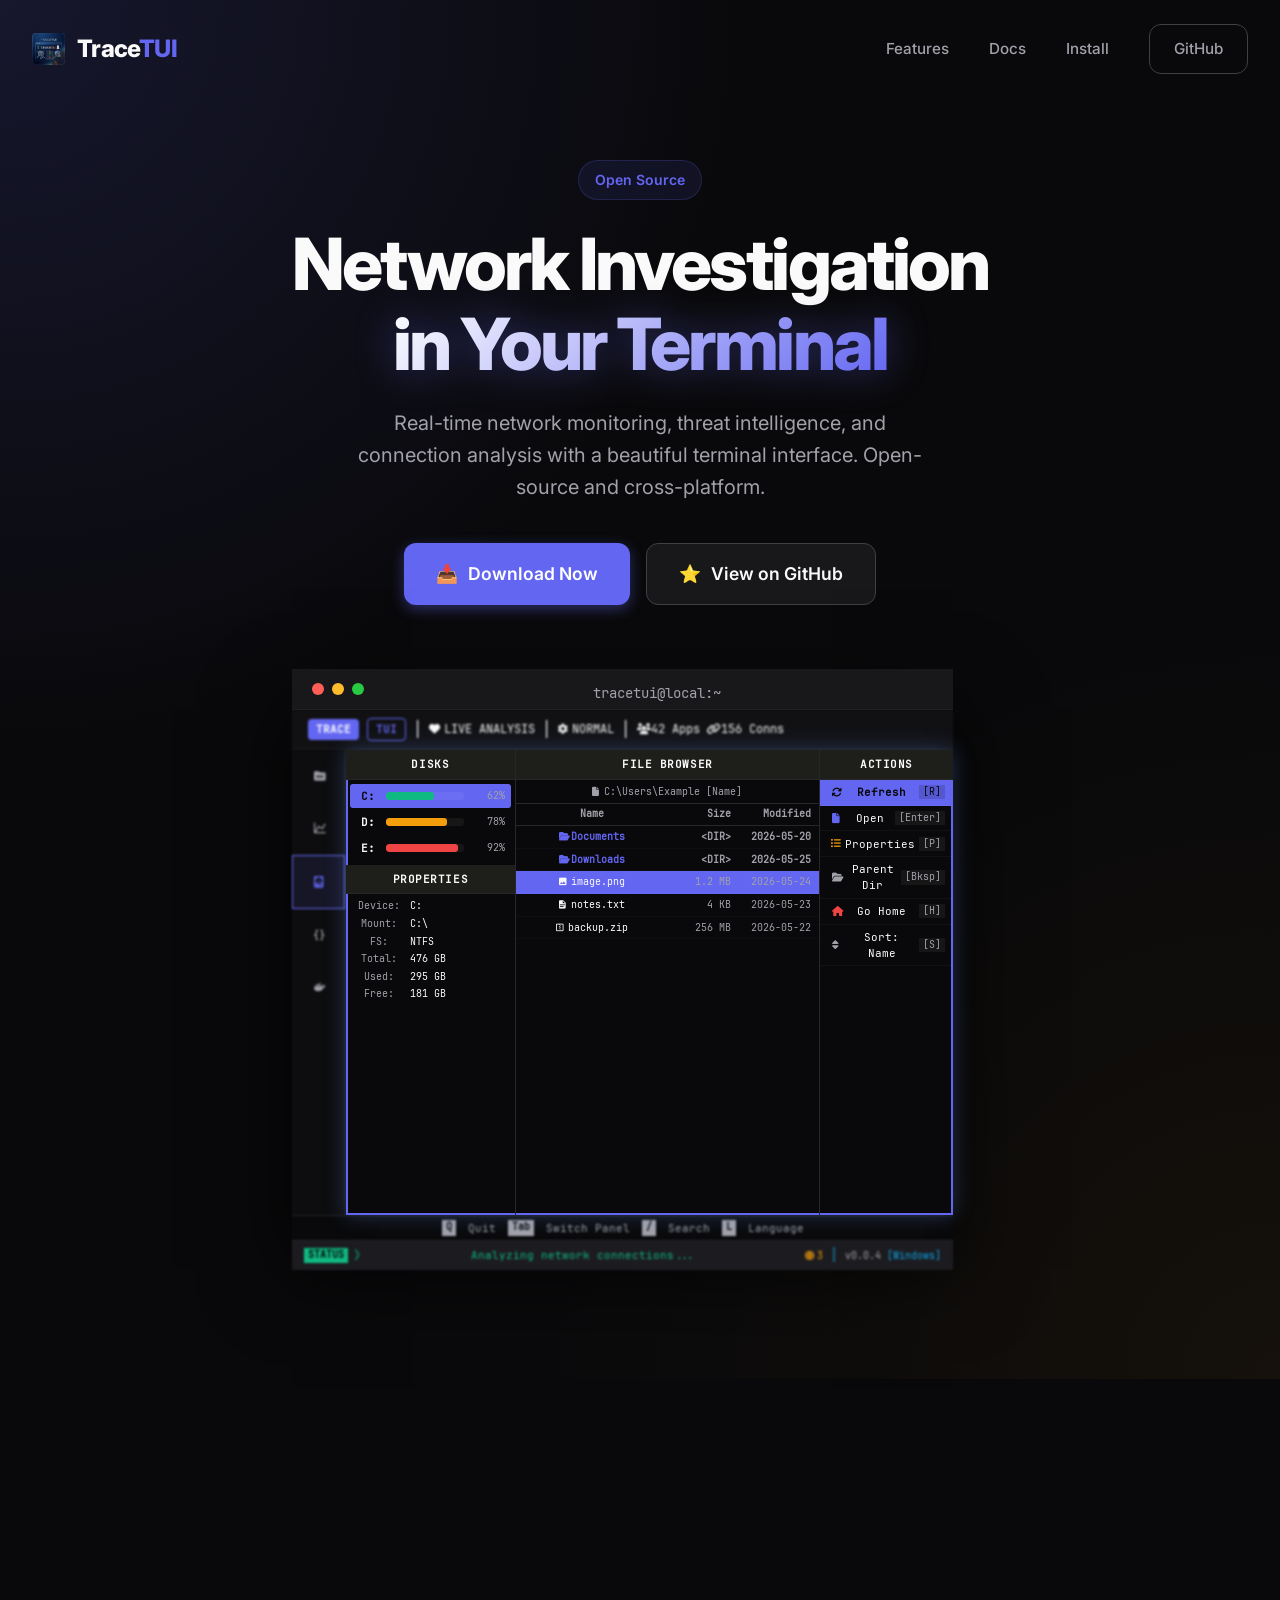
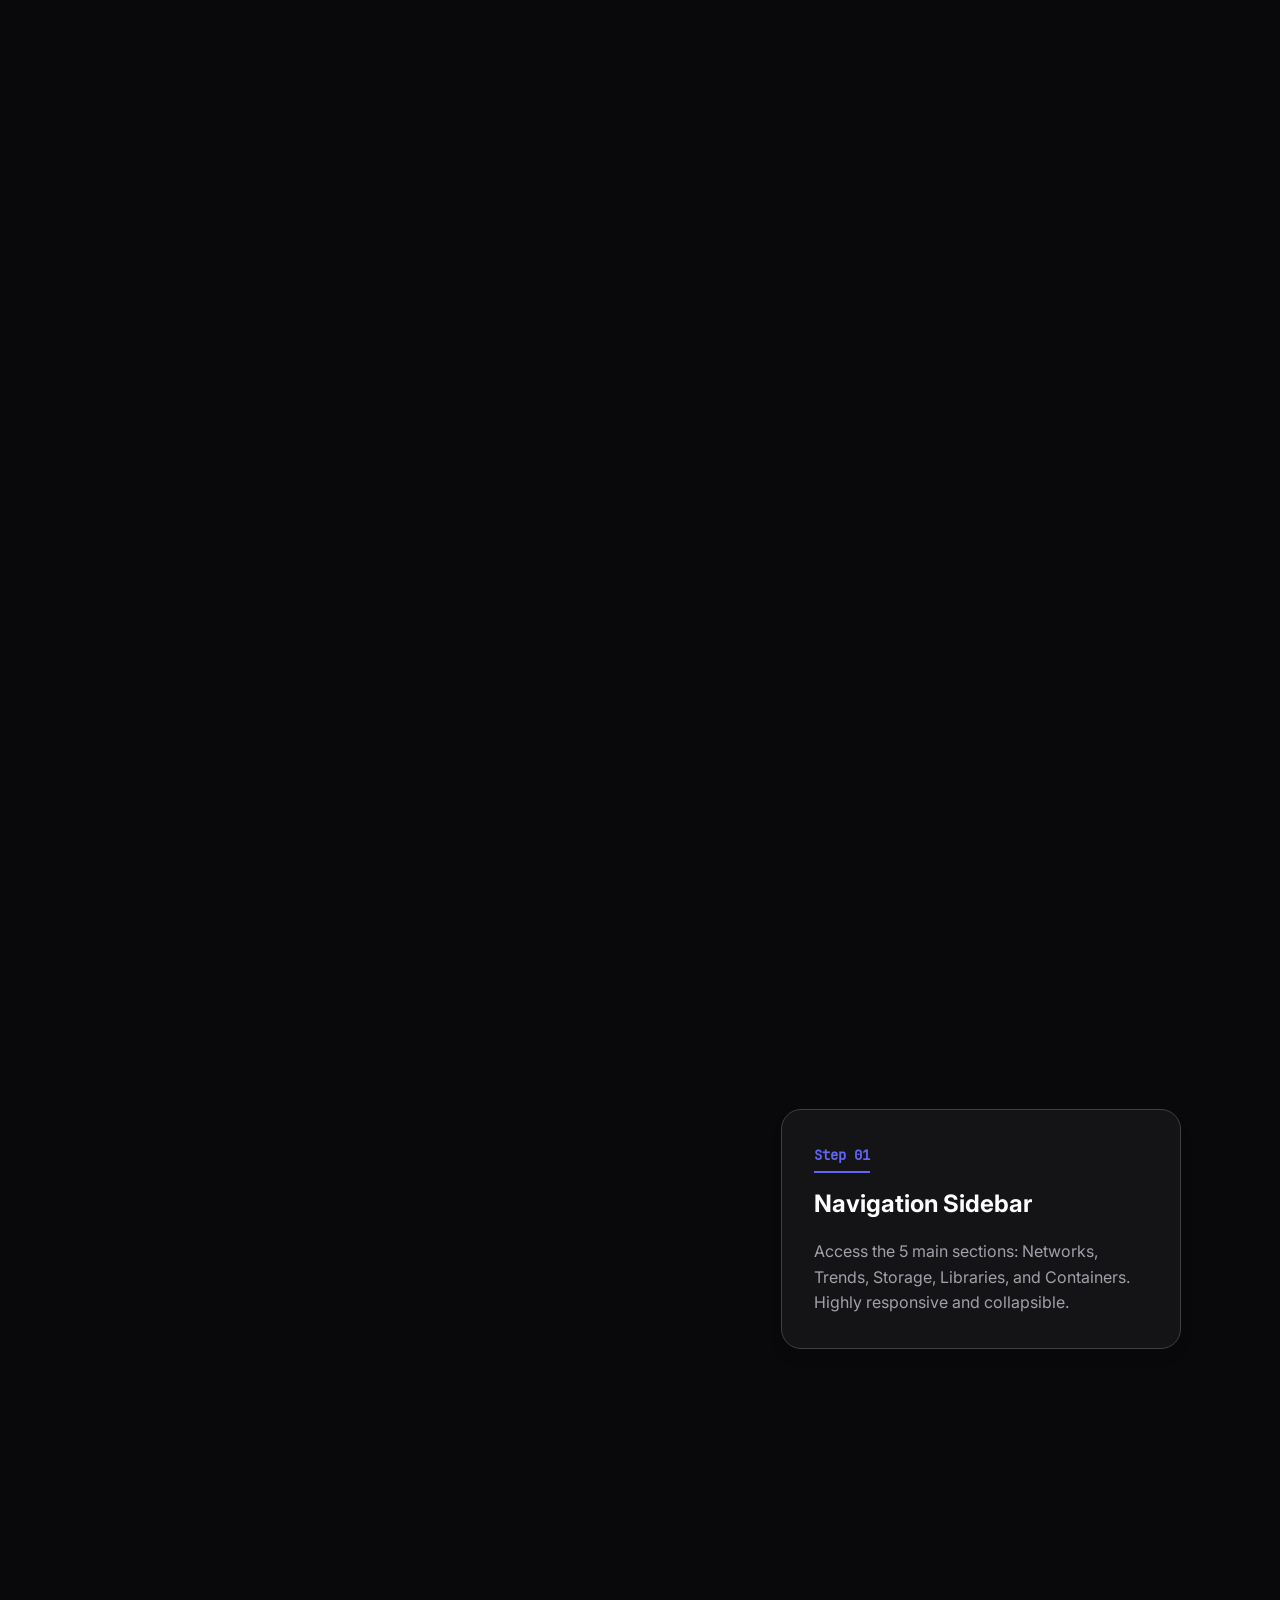
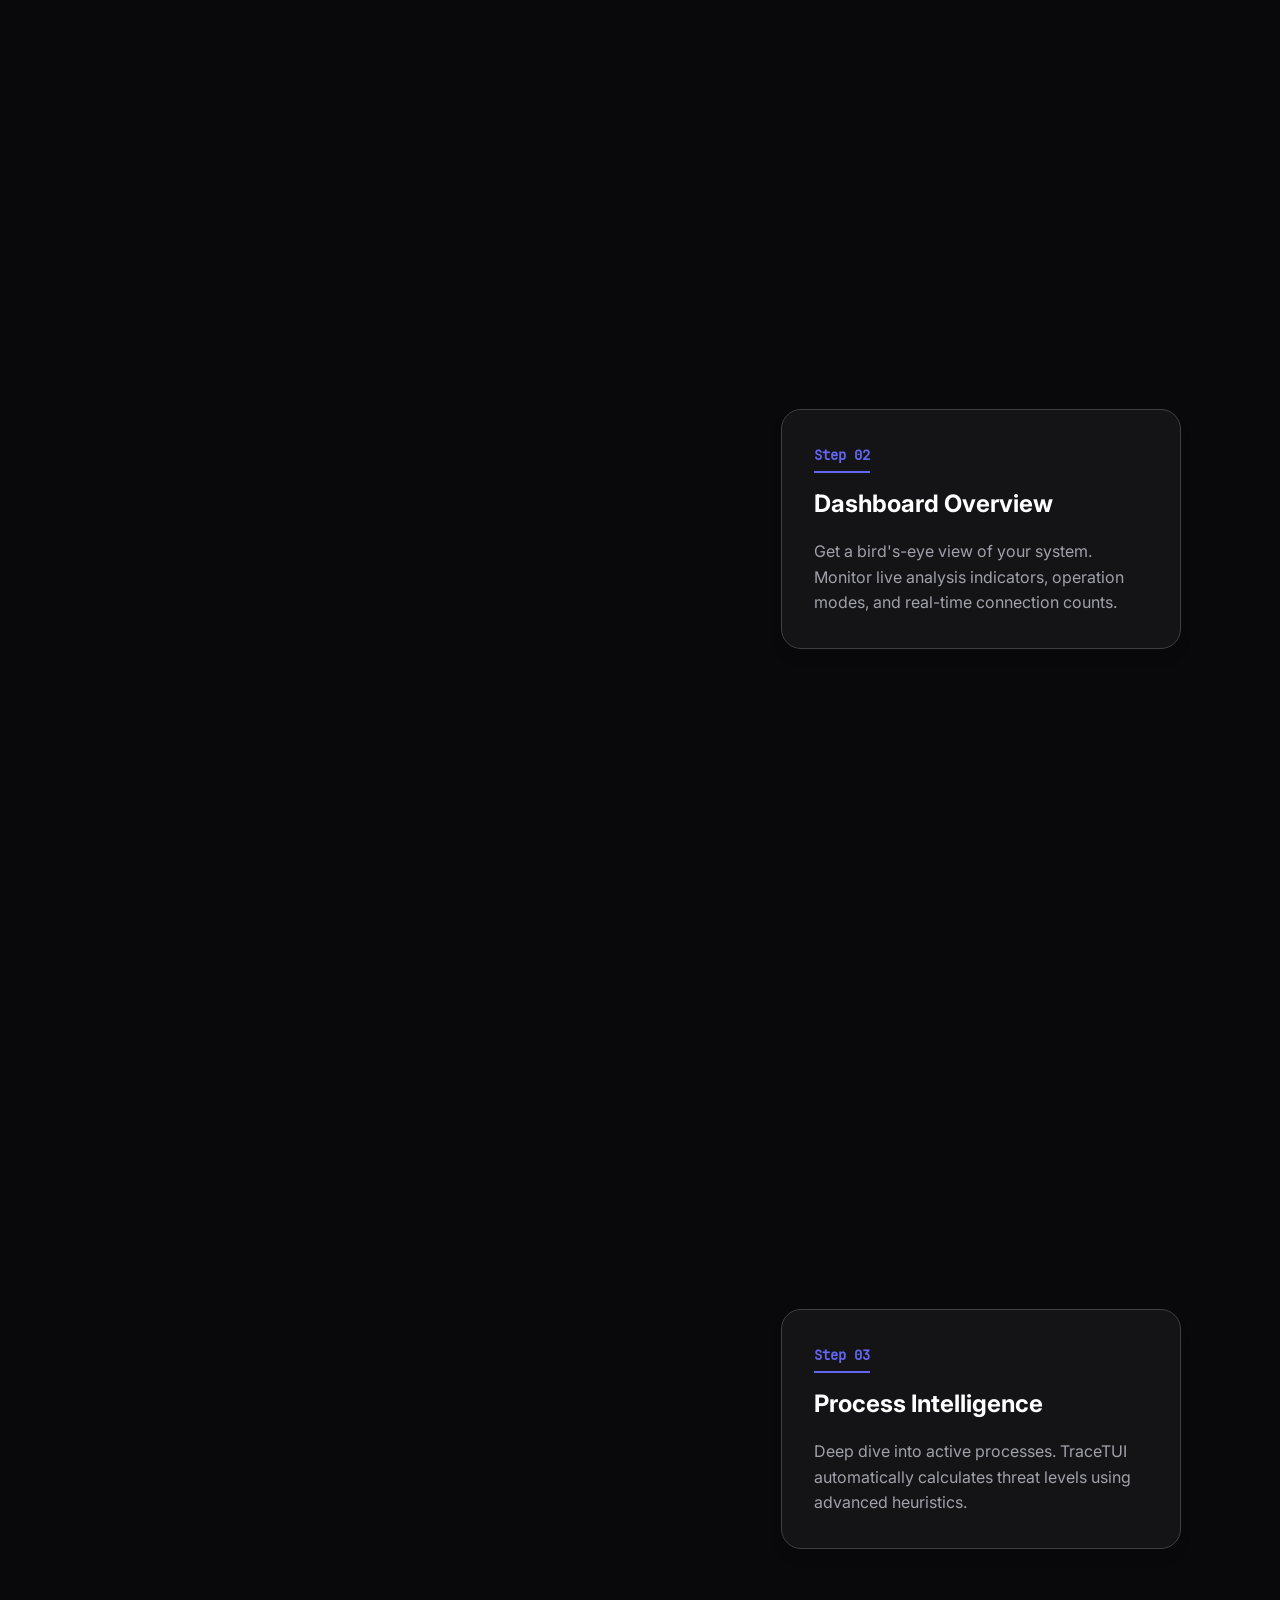
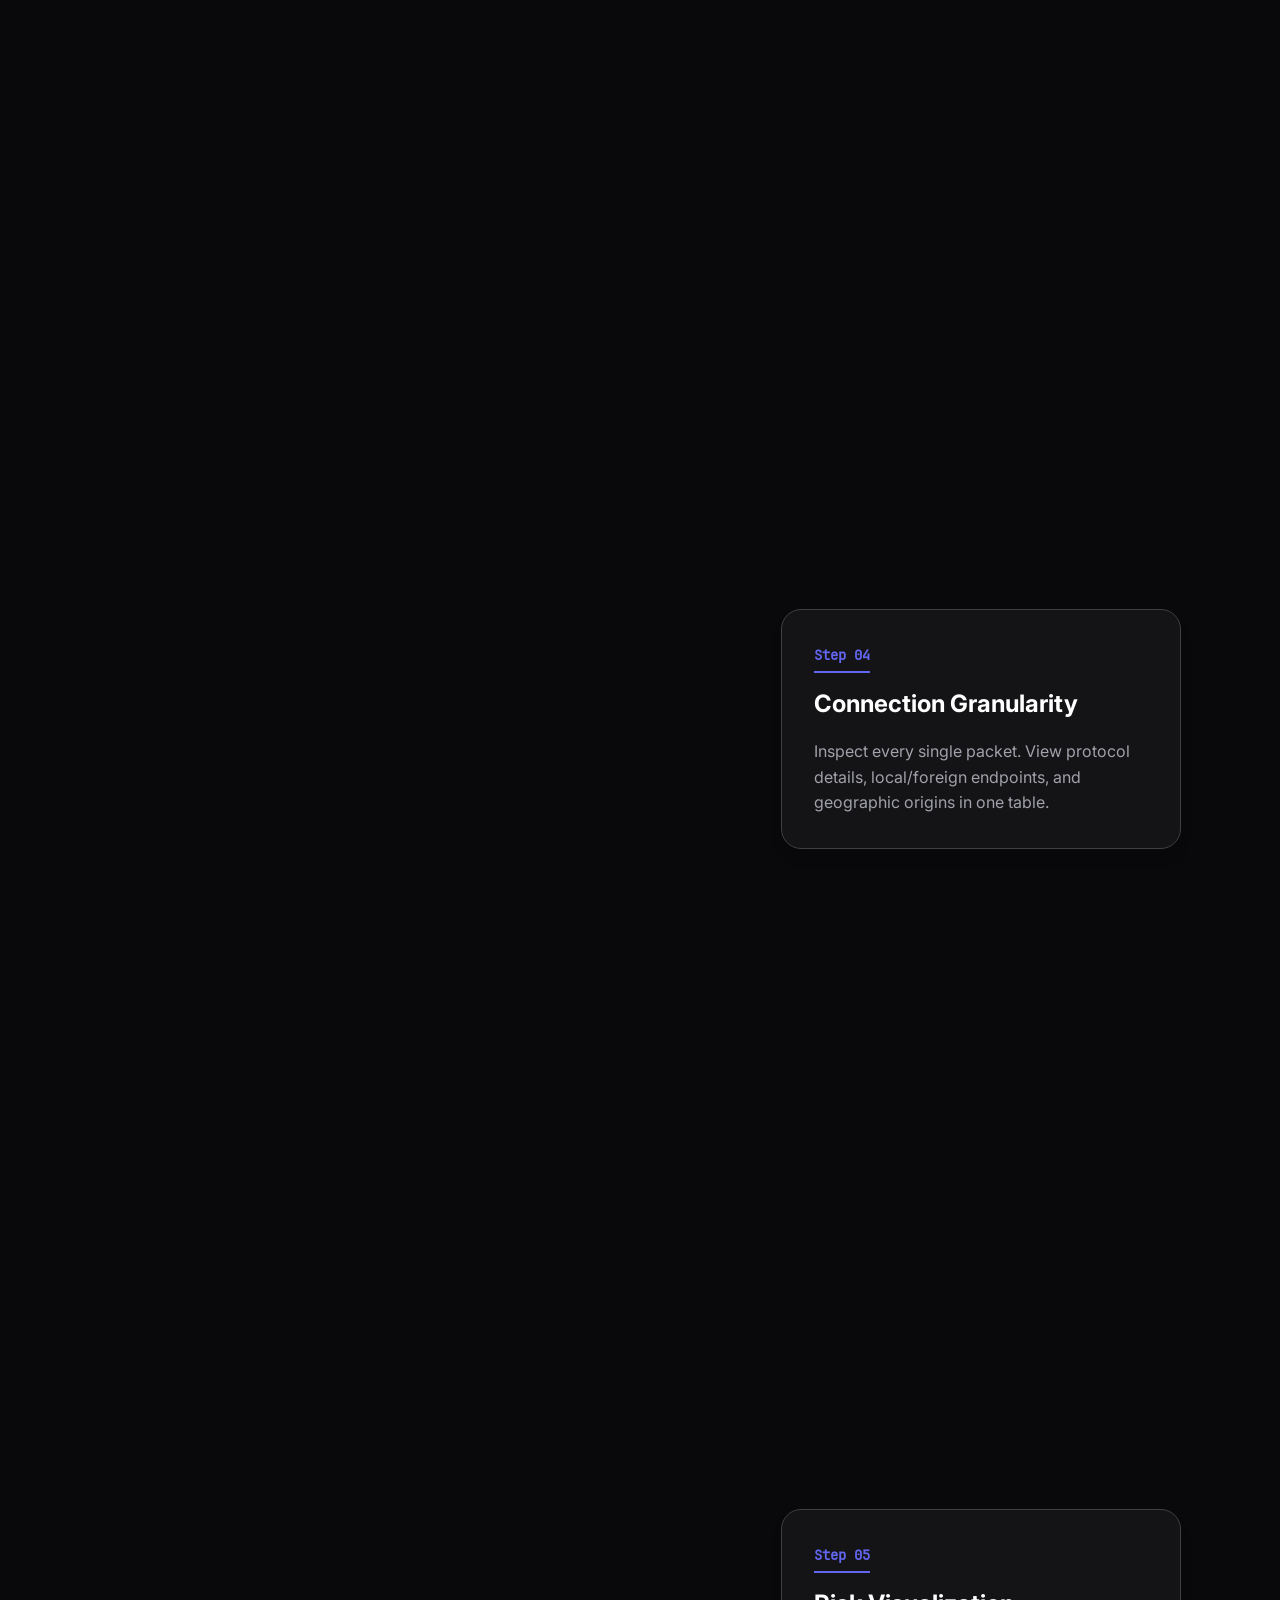
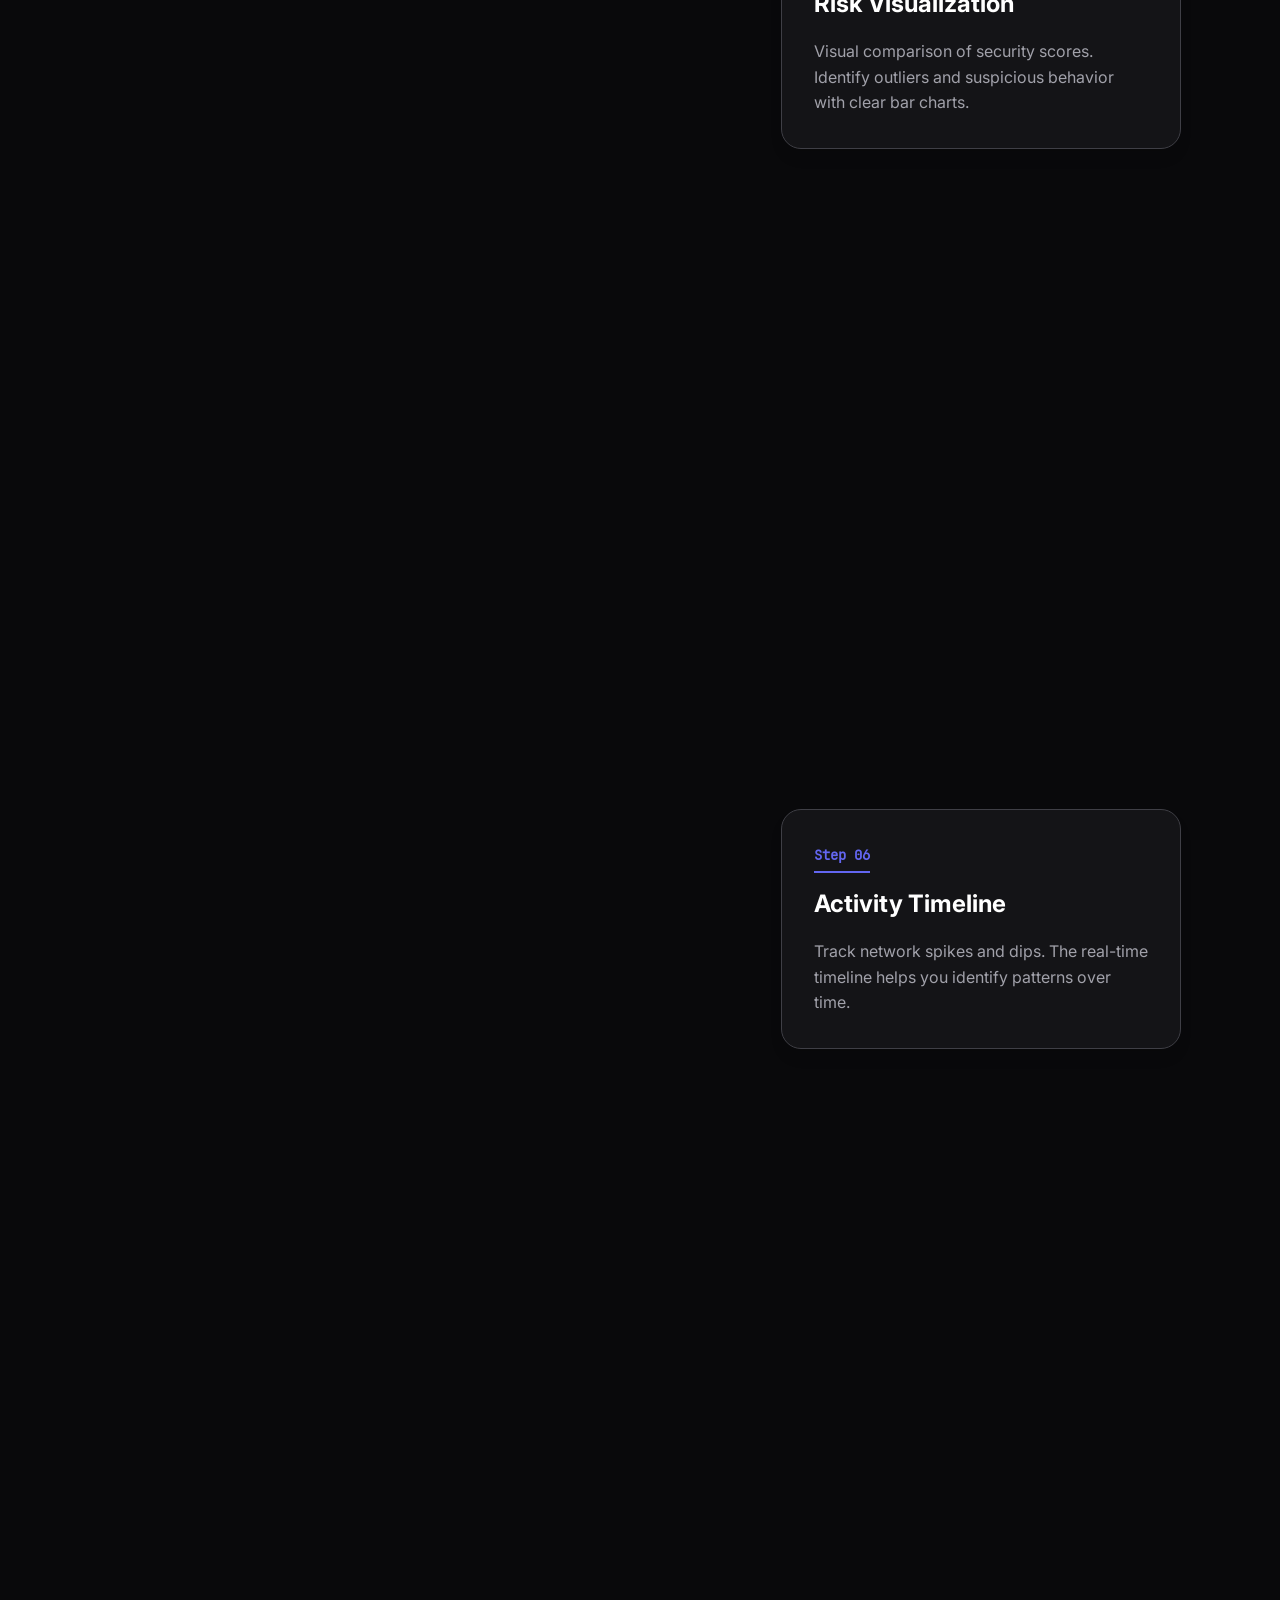
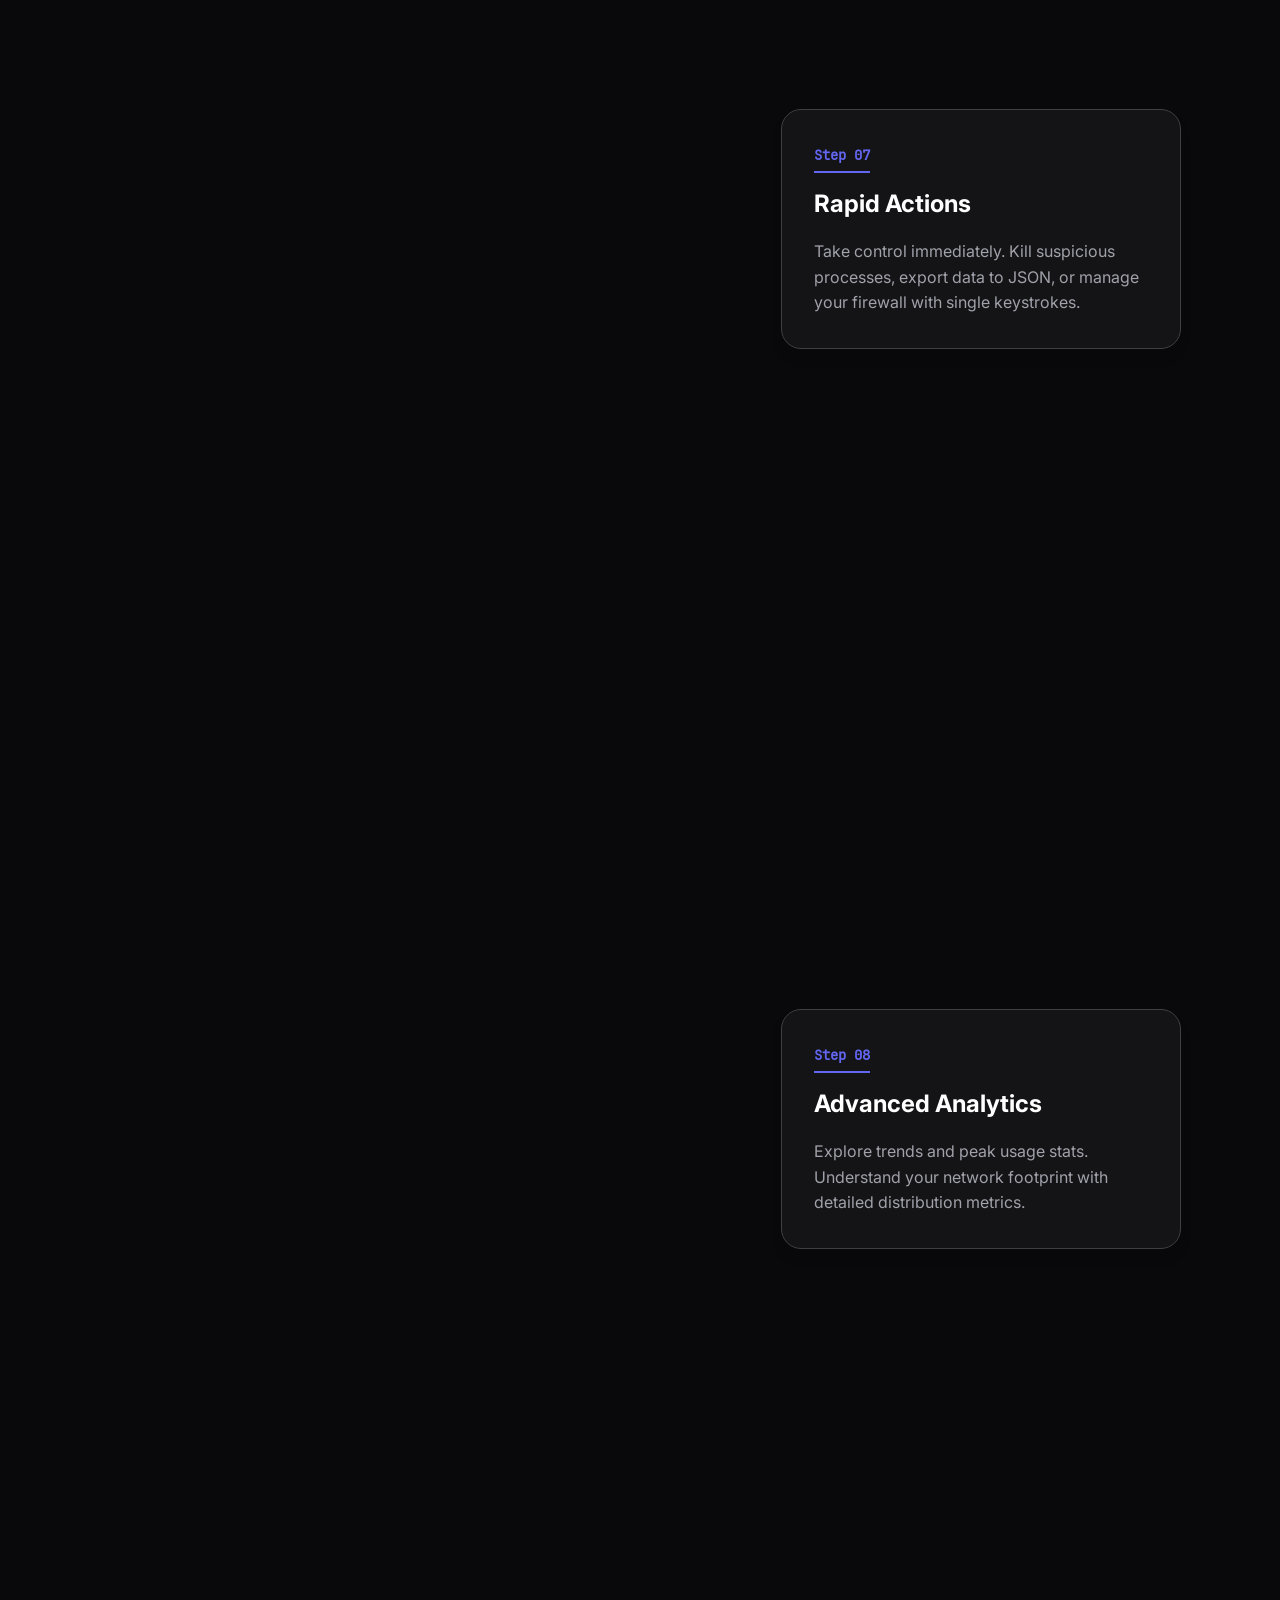
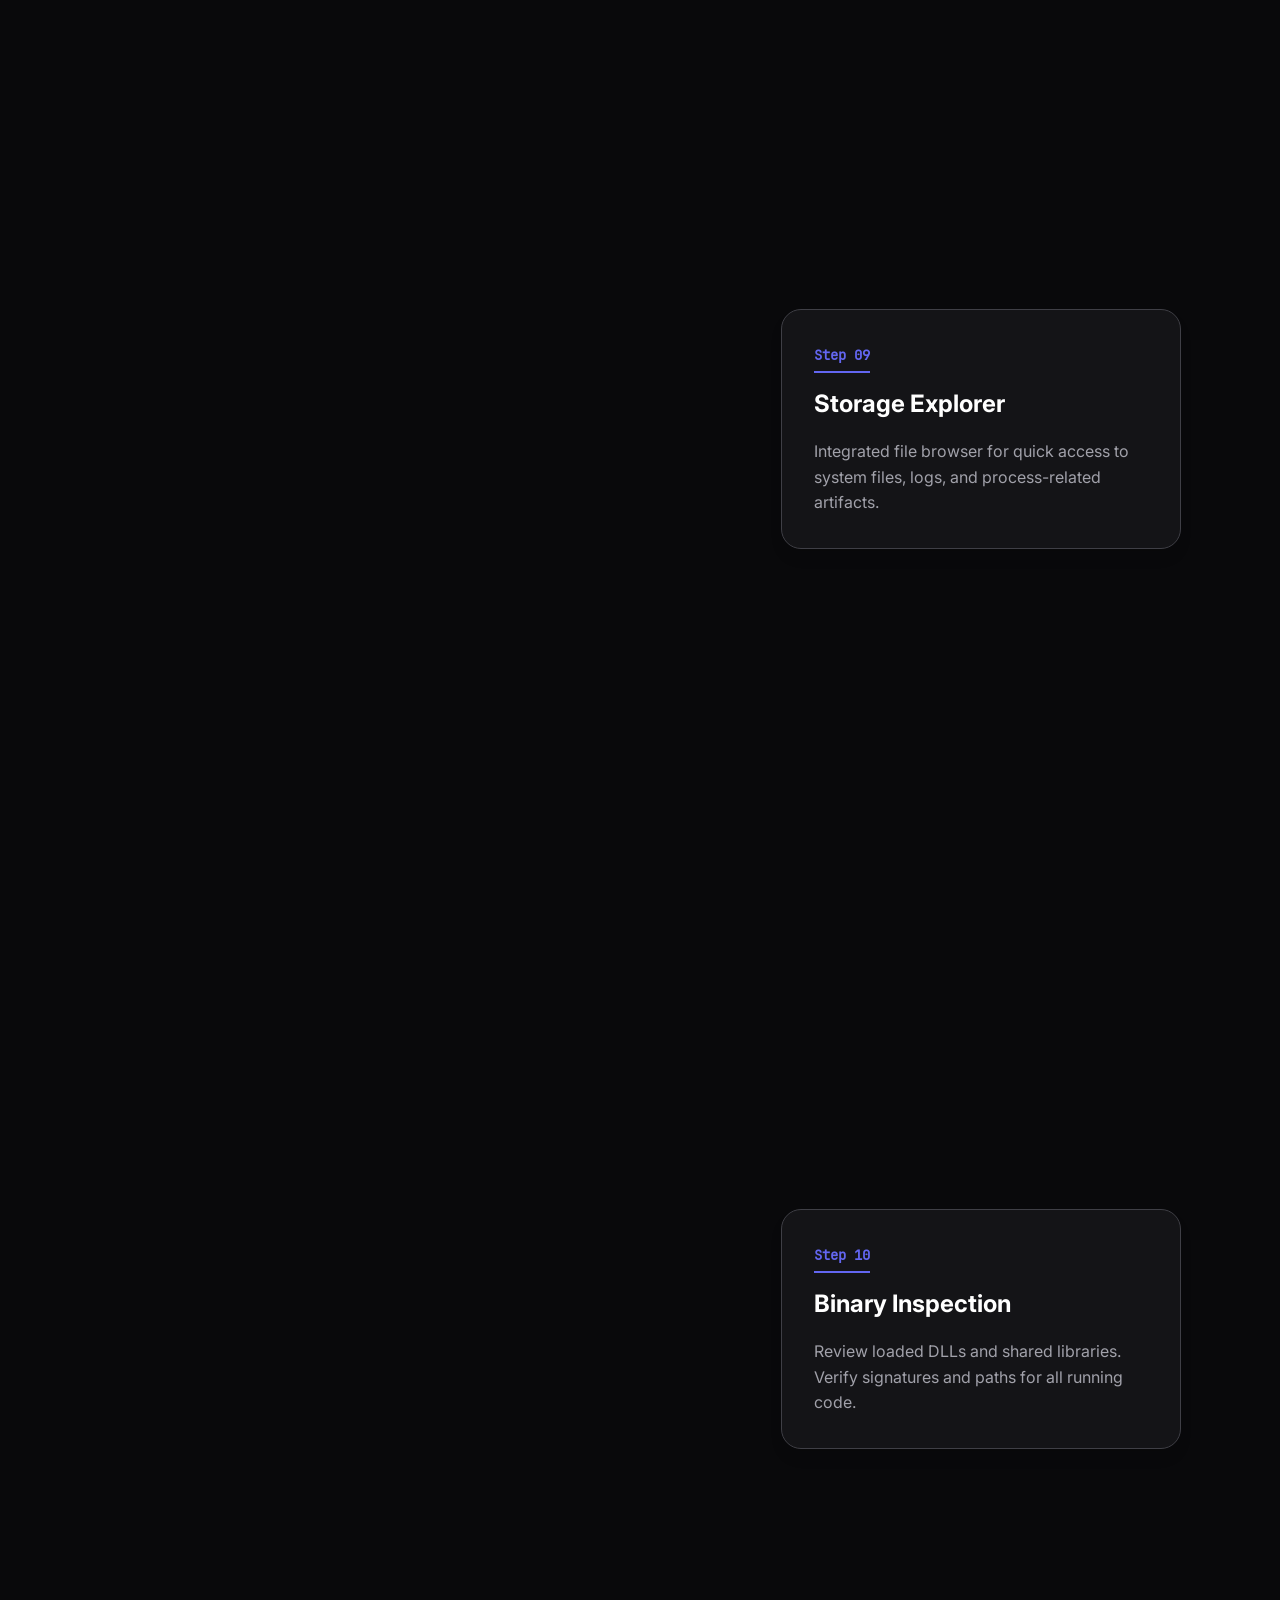
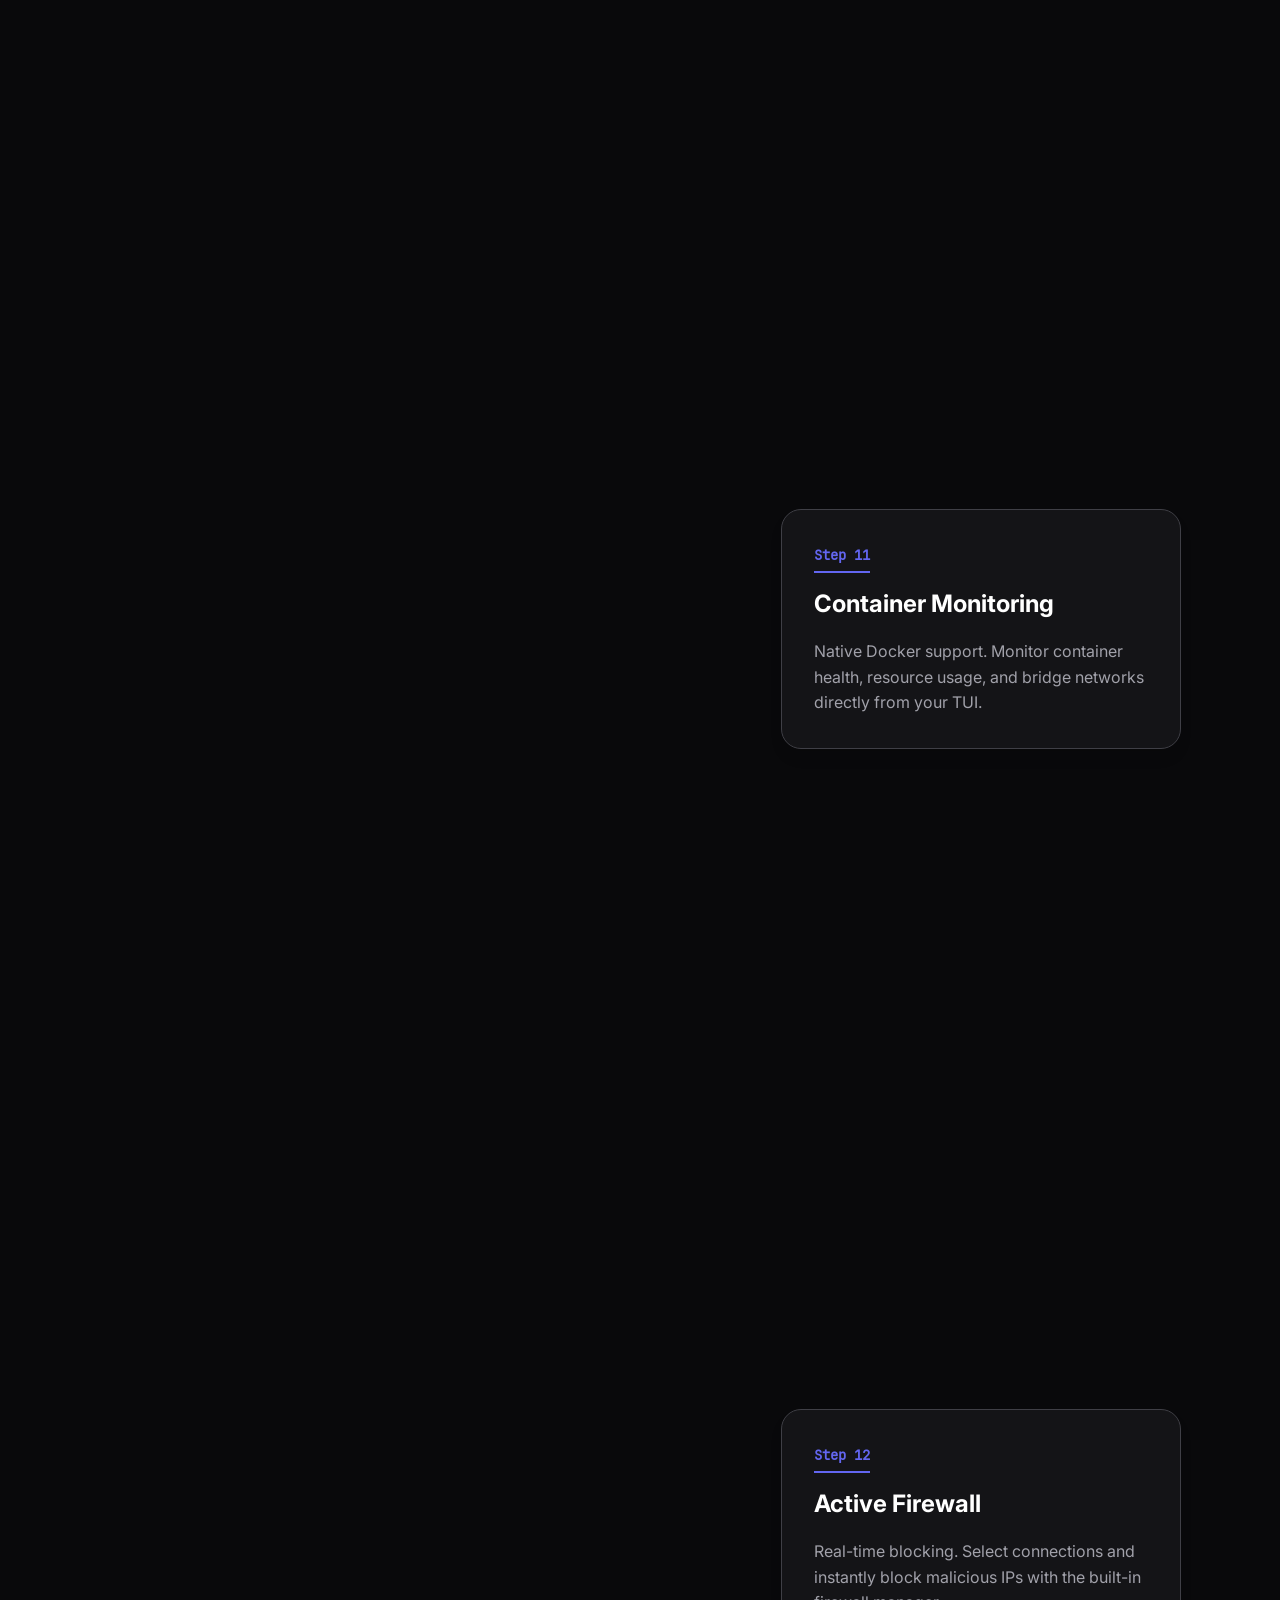
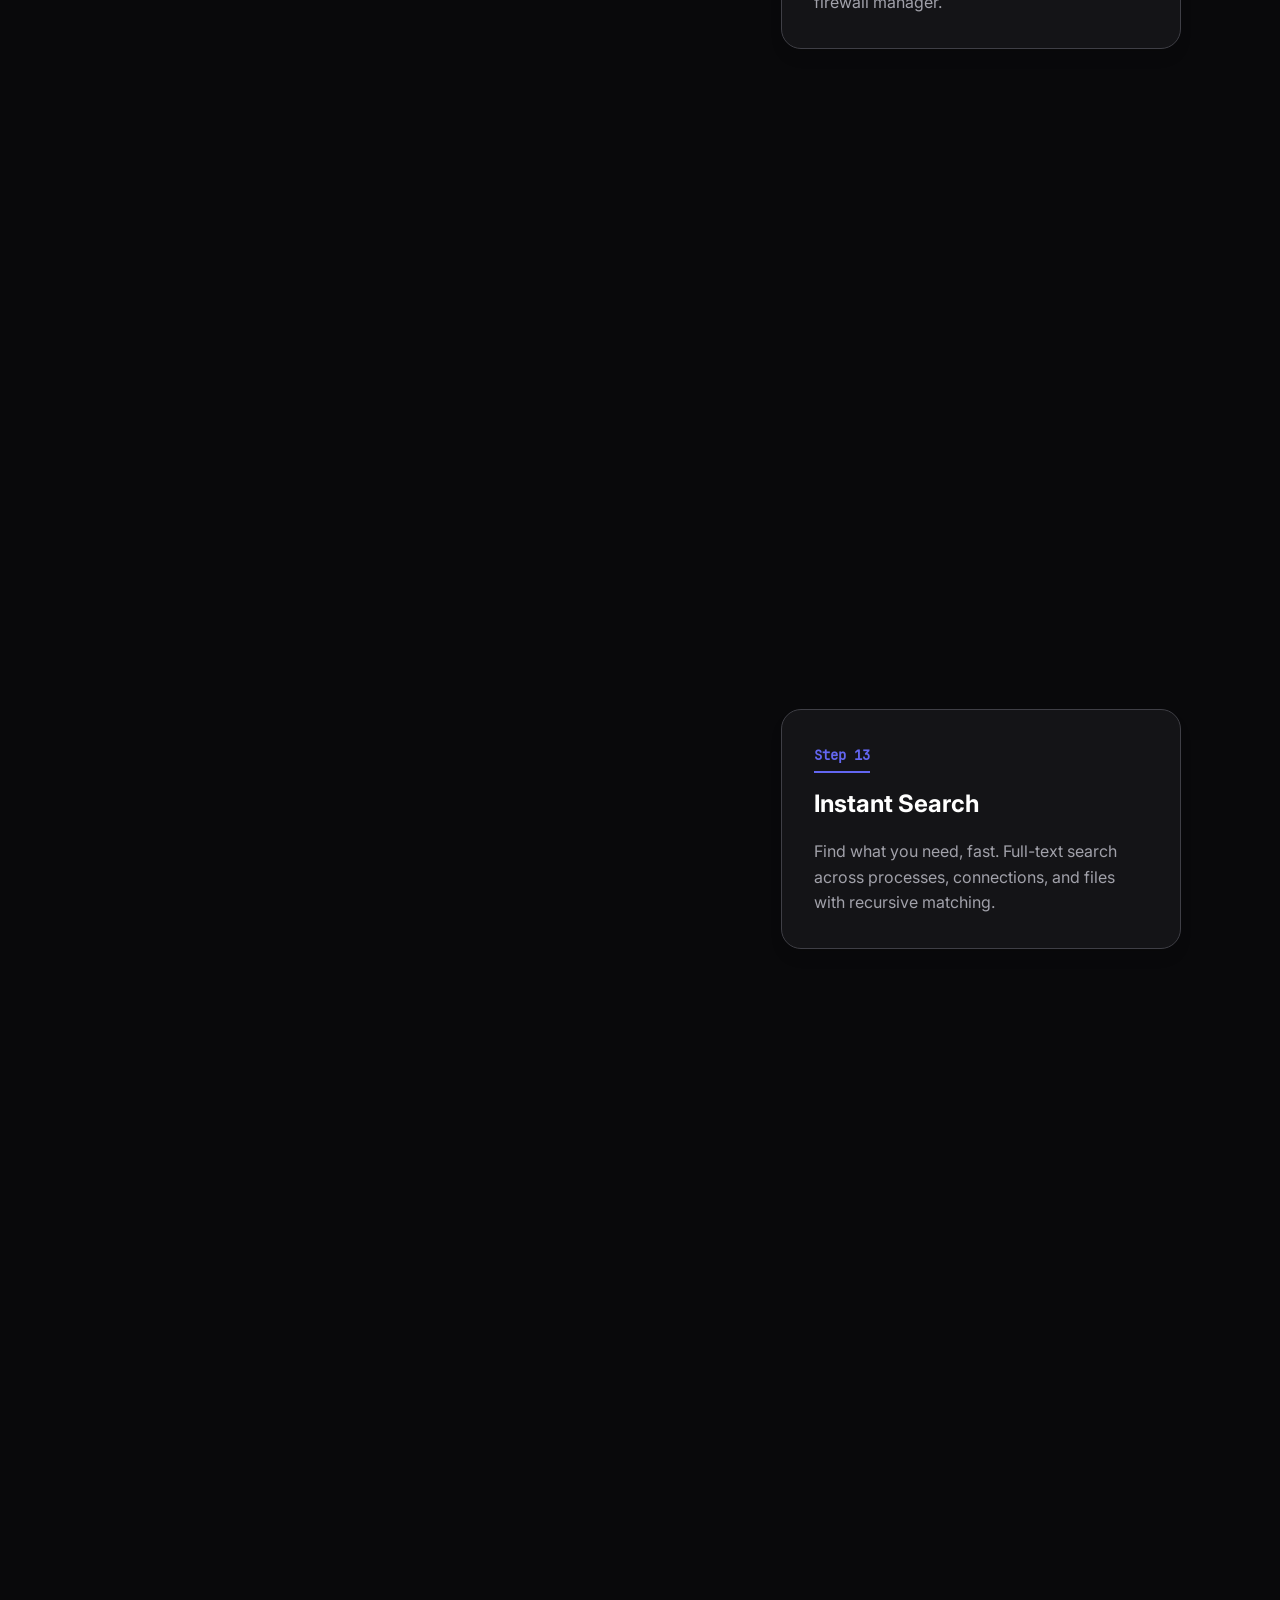
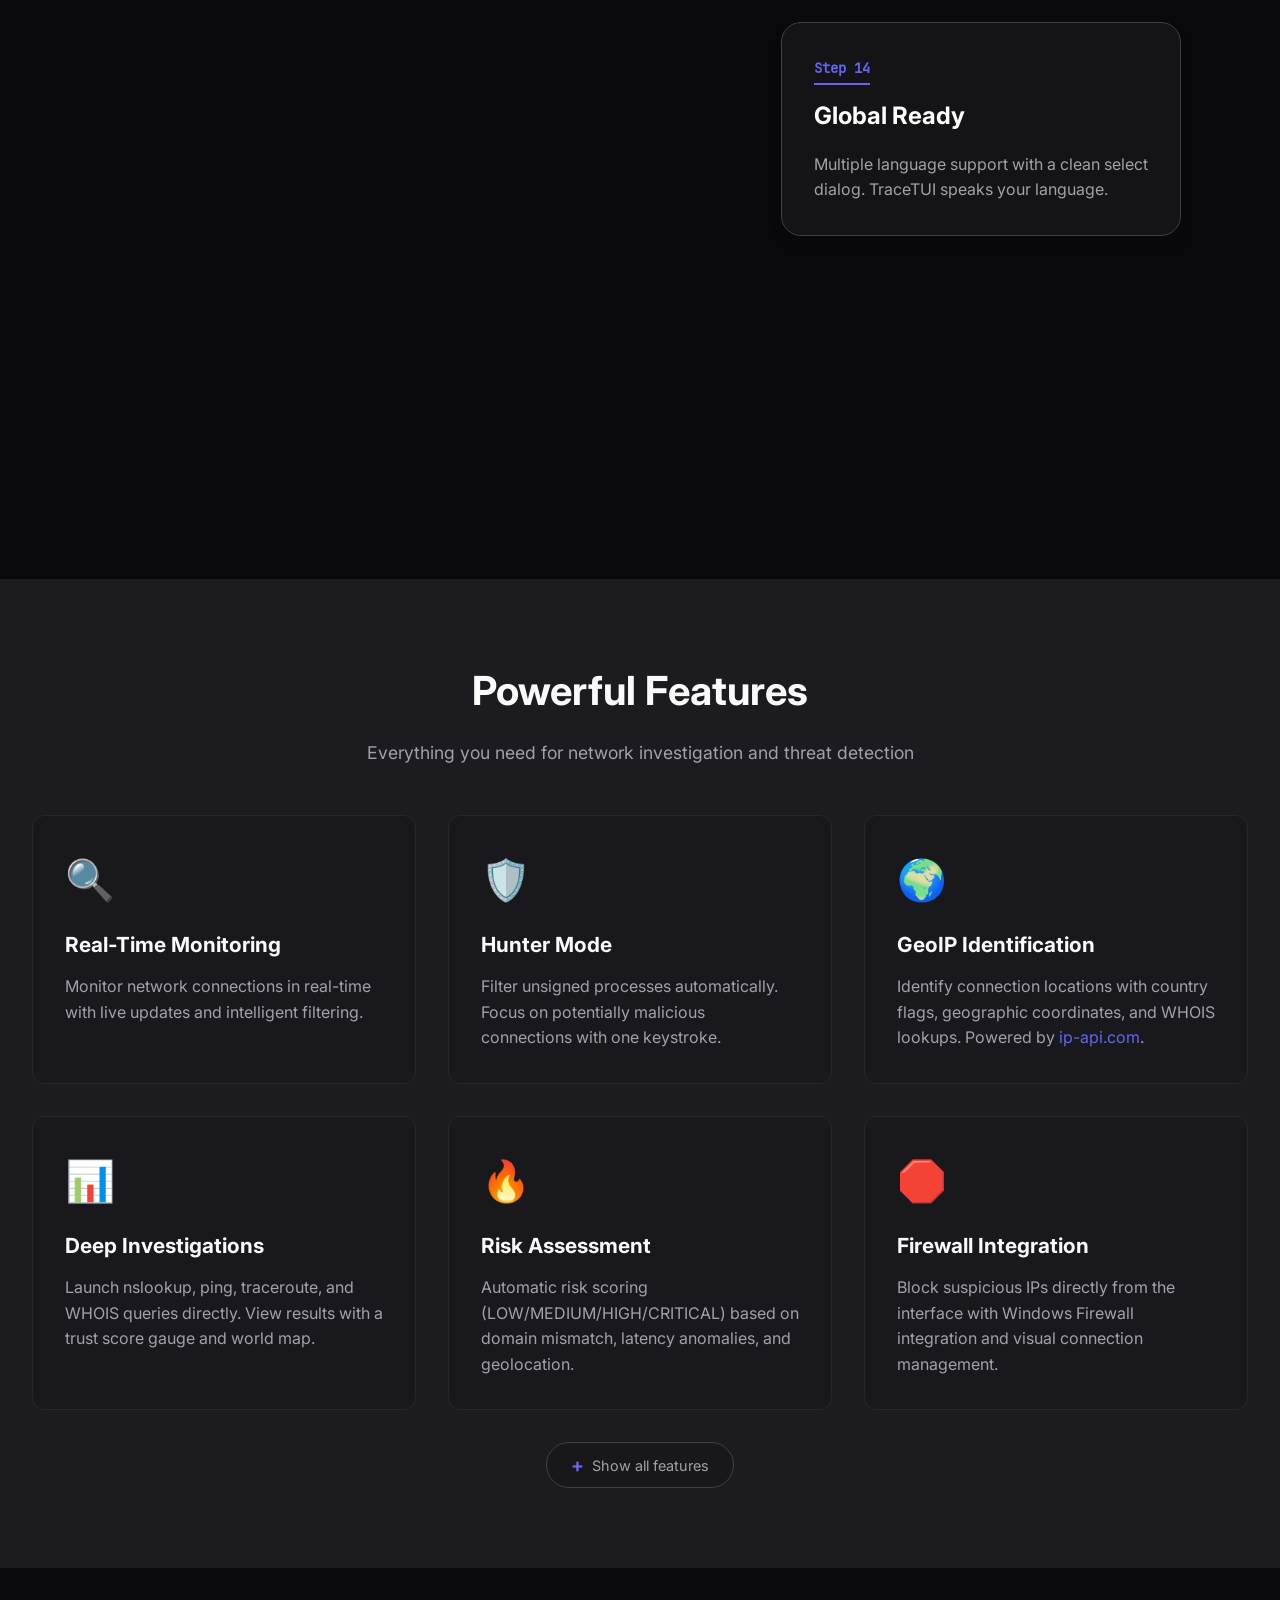
==== docs/index.html @ 441729ab "💄: Updated web" ====
<!DOCTYPE html>
<html lang="en">
<head>
    <meta charset="UTF-8">
    <meta name="viewport" content="width=device-width, initial-scale=1.0">
    <title>TraceTUI - Modern Network Investigation Tool</title>
    <meta name="description" content="TraceTUI: Open-source terminal-based network monitoring and threat investigation tool with real-time analysis">
    <link rel="icon" type="image/png" href="assets/tracetuiicon.png">
    <link rel="preconnect" href="https://fonts.googleapis.com">
    <link rel="preconnect" href="https://fonts.gstatic.com" crossorigin>
    <link href="https://fonts.googleapis.com/css2?family=Inter:wght@400;600;700&family=JetBrains+Mono:wght@400;700&display=swap" rel="stylesheet">
    <link rel="stylesheet" href="css/style.css">
</head>
<body>
    <!-- Navigation -->
    <nav class="navbar" id="navbar">
        <div class="nav-container">
            <div class="logo">
                <img src="assets/tracetuiicon.png" alt="TraceTUI" class="logo-img">
                <span class="logo-text">Trace<span class="accent">TUI</span></span>
            </div>
            <ul class="nav-links">
                <li><a href="#features">Features</a></li>
                <li><a href="#docs">Docs</a></li>
                <li><a href="#install">Install</a></li>
                <li><a href="https://github.com/AcoranGonzalezMoray/TraceTUI" class="btn btn-outline" target="_blank">GitHub</a></li>
            </ul>
            <button class="mobile-menu-btn" id="mobileMenuBtn" aria-label="Toggle menu">
                <span></span>
                <span></span>
                <span></span>
            </button>
        </div>
    </nav>

    <!-- Hero Section -->
    <section class="hero" id="hero">
        <div class="container">
            <div class="hero-text">
                <div class="badge">Open Source</div>
                <h1 class="hero-title">
                    Network Investigation<br>
                    <span class="accent">in Your Terminal</span>
                </h1>
                <p class="hero-subtitle">
                    Real-time network monitoring, threat intelligence, and connection analysis 
                    with a beautiful terminal interface. Open-source and cross-platform.
                </p>
                <div class="hero-buttons">
                    <a href="#install" class="btn btn-primary btn-lg">
                        <span>📥</span> Download Now
                    </a>
                    <a href="https://github.com/AcoranGonzalezMoray/TraceTUI" class="btn btn-secondary btn-lg" target="_blank">
                        <span>⭐</span> View on GitHub
                    </a>
                </div>
            </div>
            <div class="hero-terminal">
                <div class="terminal-window" id="terminalWindow">
                    <div class="terminal-header-dots">
                        <span class="dot-close"></span>
                        <span class="dot-minimize"></span>
                        <span class="dot-maximize"></span>
                        <span class="terminal-title-text">tracetui@local:~</span>
                    </div>
                    <div class="tui-app" id="tuiApp">
                        <div class="step-indicator" id="stepIndicator">
                            <span class="step-num" id="stepNum">01</span>
                            <span class="step-sep">/</span>
                            <span class="step-total">15</span>
                            <span class="step-label" id="stepLabel">Dashboard Overview</span>
                            <div class="step-dots" id="stepDots"></div>
                        </div>
                        <!-- HEADER -->
                        <div class="tui-header" id="tuiHeader" data-paused="false" data-hunter="false">
                            <span class="header-chip header-trace">TRACE</span>
                            <span class="header-chip header-tui">TUI</span>
                            <span class="header-sep">│</span>
                            <span class="header-dot" id="headerDot">&#xf004;</span>
                            <span class="header-live" id="headerLive">LIVE ANALYSIS</span>
                            <span class="header-sep">│</span>
                            <span class="header-mode" id="headerMode">󰒓 NORMAL</span>
                            <span class="header-sep">│</span>
                            <span class="header-counts">&#xf0c0; 42 Apps  &#xf0c1; 156 Conns</span>
                        </div>
                        <!-- SEARCH BAR - between header and body (matches Rust TUI) -->
                        <div class="search-overlay" id="searchOverlay">
                            <div class="search-bar">
                                <span class="search-chip">◎ SEARCH</span>
                                <span class="search-query">firefox</span>
                                <span class="search-cursor">█</span>
                                <span class="search-count">(3 matches)</span>
                            </div>
                        </div>
                        <!-- MAIN 3-COLUMN LAYOUT -->
                        <div class="tui-body" id="tuiBody" data-active-nav="main">
                            <!-- NAV SIDEBAR (collapsible with M key) -->
                            <div class="tui-nav-sidebar" id="tuiNavSidebar">
                                <div class="nav-item nav-selected" data-nav="main">
                                    <span class="nav-icon nf nf-oct-hub"></span>
                                    <span class="nav-label">Main</span>
                                </div>
                                <div class="nav-item" data-nav="trends">
                                    <span class="nav-icon nf nf-md-chart_areaspline"></span>
                                    <span class="nav-label">Trends</span>
                                </div>
                                <div class="nav-item" data-nav="storage">
                                    <span class="nav-icon nf nf-fa-hdd_o"></span>
                                    <span class="nav-label">Storage</span>
                                </div>
                                <div class="nav-item" data-nav="libraries">
                                    <span class="nav-icon nf nf-cod-library"></span>
                                    <span class="nav-label">Libraries</span>
                                </div>
                                <div class="nav-item" data-nav="containers">
                                    <span class="nav-icon nf nf-md-docker"></span>
                                    <span class="nav-label">Containers</span>
                                </div>
                            </div>
                            <div class="tui-content-area">
                                <!-- ===== MAIN VIEW (3-panel IDE layout) ===== -->
                                <div class="nav-view nav-view-main">
                                    <div class="tui-panel tui-left" id="tuiLeft">
                                        <div class="panel-titlebar">󰲚 PROCESSES (5)</div>
                                    <div class="proc-list">
                                        <div class="proc-loading">
                                            <div class="proc-empty-icon">󱈸</div>
                                            <div class="proc-empty-msg">No active connections</div>
                                            <div class="proc-empty-hint">Press <span class="proc-empty-key">R</span> to refresh</div>
                                        </div>
                                        <div class="proc-items">
                                            <div class="proc-item selected-proc">
                                                <span class="proc-sel">▎</span>
                                                <span class="proc-name">myapp.exe</span>
                                                <div class="proc-sub">
                                                    <span class="proc-conns">12 conns</span>
                                                    <span class="proc-sep">│</span>
                                                    <span class="proc-risk-icon risk-low">󰄬</span>
                                                    <span class="proc-risk-badge risk-low-bg">LOW</span>
                                                </div>
                                            </div>
                                            <div class="proc-item">
                                                <span class="proc-sel">  </span>
                                                <span class="proc-name">browser.exe</span>
                                                <div class="proc-sub">
                                                    <span class="proc-conns">24 conns</span>
                                                    <span class="proc-sep">│</span>
                                                    <span class="proc-risk-icon risk-med">󰒓</span>
                                                    <span class="proc-risk-badge risk-med-bg">MEDIUM</span>
                                                </div>
                                            </div>
                                            <div class="proc-item">
                                                <span class="proc-sel">  </span>
                                                <span class="proc-name">svchost.exe</span>
                                                <div class="proc-sub">
                                                    <span class="proc-conns">8 conns</span>
                                                    <span class="proc-sep">│</span>
                                                    <span class="proc-risk-icon risk-critical">󰈸</span>
                                                    <span class="proc-risk-badge risk-critical-bg">CRITICAL</span>
                                                </div>
                                            </div>
                                            <div class="proc-item">
                                                <span class="proc-sel">  </span>
                                                <span class="proc-name">chat.exe</span>
                                                <div class="proc-sub">
                                                    <span class="proc-conns">6 conns</span>
                                                    <span class="proc-sep">│</span>
                                                    <span class="proc-risk-icon risk-high">󰀪</span>
                                                    <span class="proc-risk-badge risk-high-bg">HIGH</span>
                                                </div>
                                            </div>
                                            <div class="proc-item">
                                                <span class="proc-sel">  </span>
                                                <span class="proc-name">player.exe</span>
                                                <div class="proc-sub">
                                                    <span class="proc-conns">3 conns</span>
                                                    <span class="proc-sep">│</span>
                                                    <span class="proc-risk-icon risk-low">󰄬</span>
                                                    <span class="proc-risk-badge risk-low-bg">LOW</span>
                                                </div>
                                            </div>
                                        </div>
                                    </div>
                                    </div>
                                    <div class="tui-panel tui-center" id="tuiCenter">
                                        <div class="panel-titlebar">󰰍 PROCESS INFO</div>
                                        <div class="center-loading">
                                            <div class="center-loading-line"><span class="center-loading-spinner">⠋</span> <span class="center-loading-msg">Analyzing network connections...</span></div>
                                            <div class="center-loading-sub">   Please wait, this may take a few seconds.</div>
                                        </div>
                                        <div class="center-info">
                                            <div class="info-grid">
                                                <div class="info-left">
                                                    <div class="info-row"><span class="info-lbl">󰙅 Process:</span><span class="info-val">myapp.exe</span></div>
                                                    <div class="info-row"><span class="info-lbl">󱔗 PID:</span><span class="info-val">1243</span></div>
                                                    <div class="info-row"><span class="info-lbl"> Risk:</span><span class="proc-risk-badge risk-low-bg">LOW</span></div>
                                                    <div class="info-row"><span class="info-lbl">󰄬 Signature:</span><span class="info-val sig-ok">󰄬 Signed</span></div>
                                                </div>
                                                <div class="info-right">
                                                    <div class="gauge-row">
                                                        <span class="gauge-lbl">CPU 12.4%</span>
                                                        <div class="gauge-track"><div class="gauge-fill gauge-cpu" style="width:12%"></div></div>
                                                    </div>
                                                    <div class="gauge-row">
                                                        <span class="gauge-lbl">MEM 256.0 MB</span>
                                                        <div class="gauge-track"><div class="gauge-fill gauge-mem" style="width:26%"></div></div>
                                                    </div>
                                                    <div class="sparkline-row">
                                                        <span class="gauge-lbl">CPU HISTORY</span>
                                                        <div class="sparkline-track">
                                                            <span class="spark-bar" style="height:20%"></span>
                                                            <span class="spark-bar" style="height:45%"></span>
                                                            <span class="spark-bar" style="height:12%"></span>
                                                            <span class="spark-bar" style="height:60%"></span>
                                                            <span class="spark-bar" style="height:30%"></span>
                                                            <span class="spark-bar" style="height:80%"></span>
                                                            <span class="spark-bar" style="height:55%"></span>
                                                            <span class="spark-bar" style="height:25%"></span>
                                                            <span class="spark-bar" style="height:40%"></span>
                                                            <span class="spark-bar" style="height:10%"></span>
                                                        </div>
                                                    </div>
                                                </div>
                                            </div>
                                            <div class="info-path">
                                                <span class="info-lbl">󰉋 Path:</span>
                                                <span class="info-val path-val">C:\Program Files\Example\myapp.exe</span>
                                            </div>
                                        </div>
                                        <div class="center-tabs" id="centerTabs">
                                            <span class="tab tab-active" data-tab="1">▎[1] Connections</span>
                                            <span class="tab" data-tab="2">[2] Risk Overview</span>
                                            <span class="tab" data-tab="3">[3] Timeline</span>
                                        </div>
                                        <div class="conn-table term-view" data-view="connections">
                                            <div class="conn-header-row">
                                                <span class="conn-c-ind"></span>
                                                <span class="conn-c-proto">Proto</span>
                                                <span class="conn-c-local">Local</span>
                                                <span class="conn-c-foreign">Foreign</span>
                                                <span class="conn-c-state">State</span>
                                                <span class="conn-c-location">Location</span>
                                            </div>
                                            <div class="conn-row conn-selected">
                                                <span class="conn-c-ind"><span class="conn-enter">ENTER ↵</span></span>
                                                <span class="conn-c-proto"><span class="conn-proto-badge proto-tcp">TCP</span></span>
                                                <span class="conn-c-local"><span class="addr-local">127.0.0.1:8080</span></span>
                                                <span class="conn-c-foreign"><span class="addr-foreign">203.0.113.10:443</span></span>
                                                <span class="conn-c-state"><span class="state-est">ESTABLISHED</span></span>
                                                <span class="conn-c-location"><span class="addr-loc">Mountain View, US</span></span>
                                            </div>
                                            <div class="conn-row">
                                                <span class="conn-c-ind"></span>
                                                <span class="conn-c-proto"><span class="conn-proto-badge proto-udp">UDP</span></span>
                                                <span class="conn-c-local"><span class="addr-local">192.168.1.15:54321</span></span>
                                                <span class="conn-c-foreign"><span class="addr-foreign">203.0.113.53:53</span></span>
                                                <span class="conn-c-state"><span class="state-idle">IDLE</span></span>
                                                <span class="conn-c-location"><span class="addr-loc">Northbrook, US</span></span>
                                            </div>
                                            <div class="conn-row">
                                                <span class="conn-c-ind"></span>
                                                <span class="conn-c-proto"><span class="conn-proto-badge proto-tcp">TCP</span></span>
                                                <span class="conn-c-local"><span class="addr-local">0.0.0.0:80</span></span>
                                                <span class="conn-c-foreign"><span class="addr-foreign">203.0.113.50:443</span></span>
                                                <span class="conn-c-state"><span class="state-est">ESTABLISHED</span></span>
                                                <span class="conn-c-location"><span class="addr-loc">Unknown</span></span>
                                            </div>
                                        </div>
                                        <div class="term-view risk-view" data-view="risk">
                                            <div class="risk-chart-border">
                                                <div class="risk-chart-title"> RISK OVERVIEW </div>
                                                <div class="risk-chart-inner">
                                                    <div class="risk-col">
                                                        <div class="risk-col-bars">
                                                            <div class="risk-bar-seg fill-low"></div>
                                                        </div>
                                                        <span class="risk-col-lbl">myapp.exe</span>
                                                        <span class="risk-col-val risk-col-val-low">LOW</span>
                                                    </div>
                                                    <div class="risk-col">
                                                        <div class="risk-col-bars">
                                                            <div class="risk-bar-seg fill-med"></div>
                                                            <div class="risk-bar-seg fill-med"></div>
                                                        </div>
                                                        <span class="risk-col-lbl">browser.exe</span>
                                                        <span class="risk-col-val risk-col-val-med">MEDIUM</span>
                                                    </div>
                                                    <div class="risk-col">
                                                        <div class="risk-col-bars">
                                                            <div class="risk-bar-seg fill-critical"></div>
                                                            <div class="risk-bar-seg fill-critical"></div>
                                                            <div class="risk-bar-seg fill-critical"></div>
                                                            <div class="risk-bar-seg fill-critical"></div>
                                                        </div>
                                                        <span class="risk-col-lbl">svchost.exe</span>
                                                        <span class="risk-col-val risk-col-val-critical">CRITICAL</span>
                                                    </div>
                                                    <div class="risk-col">
                                                        <div class="risk-col-bars">
                                                            <div class="risk-bar-seg fill-high"></div>
                                                            <div class="risk-bar-seg fill-high"></div>
                                                            <div class="risk-bar-seg fill-high"></div>
                                                        </div>
                                                        <span class="risk-col-lbl">chat.exe</span>
                                                        <span class="risk-col-val risk-col-val-high">HIGH</span>
                                                    </div>
                                                    <div class="risk-col">
                                                        <div class="risk-col-bars">
                                                            <div class="risk-bar-seg fill-low"></div>
                                                        </div>
                                                        <span class="risk-col-lbl">player.exe</span>
                                                        <span class="risk-col-val risk-col-val-low">LOW</span>
                                                    </div>
                                                </div>
                                            </div>
                                        </div>
                                        <div class="term-view timeline-view" data-view="timeline">
                                            <div class="timeline-title"> CONNECTION TIMELINE </div>
                                            <div class="timeline-chart">
                                                <svg viewBox="0 0 200 80" class="timeline-svg">
                                                    <polyline points="0,70 10,65 20,60 30,40 40,35 50,50 60,30 70,25 80,20 90,15 100,30 110,25 120,35 130,20 140,10 150,15 160,25 170,30 180,20 190,10 200,5"
                                                        fill="none" stroke="#6495ed" stroke-width="1.5" vector-effect="non-scaling-stroke"/>
                                                    <polyline points="0,70 10,68 20,65 30,55 40,50 50,60 60,45 70,40 80,35 90,30 100,45 110,40 120,50 130,35 140,25 150,30 160,40 170,45 180,35 190,25 200,20"
                                                        fill="none" stroke="#32cd32" stroke-width="1" vector-effect="non-scaling-stroke" opacity="0.6"/>
                                                </svg>
                                                <div class="timeline-labels">
                                                    <span>0s</span><span>30s</span><span>60s</span><span>90s</span><span>120s</span>
                                                </div>
                                            </div>
                                        </div>
                                    </div>
                                    <div class="tui-panel tui-right" id="tuiRight">
                                        <div class="panel-titlebar">󰬒 ACTIONS</div>
                                        <div class="action-list">
                                            <div class="action-item action-selected">
                                                <span class="act-icon act-primary">󰑐</span>
                                                <span class="act-label">Pause/Resume</span>
                                                <span class="act-key">[R]</span>
                                            </div>
                                            <div class="action-item">
                                                <span class="act-icon act-danger">󰆐</span>
                                                <span class="act-label">Kill Process</span>
                                                <span class="act-key">[X]</span>
                                            </div>
                                            <div class="action-item">
                                                <span class="act-icon act-danger">󰱝</span>
                                                <span class="act-label">Kill All Conns</span>
                                                <span class="act-key">[-]</span>
                                            </div>
                                            <div class="action-item">
                                                <span class="act-icon act-dim">󰖟</span>
                                                <span class="act-label">Search Online</span>
                                                <span class="act-key">[G]</span>
                                            </div>
                                            <div class="action-item">
                                                <span class="act-icon act-dim">󰅍</span>
                                                <span class="act-label">Copy Path</span>
                                                <span class="act-key">[C]</span>
                                            </div>
                                            <div class="action-item">
                                                <span class="act-icon act-dim">󰒈</span>
                                                <span class="act-label">Export JSON</span>
                                                <span class="act-key">[S]</span>
                                            </div>
                                            <div class="action-item">
                                                <span class="act-icon act-warn">󰈸</span>
                                                <span class="act-label">Filter High Risk</span>
                                                <span class="act-key">[F]</span>
                                            </div>
                                            <div class="action-item">
                                                <span class="act-icon act-success">󰒓</span>
                                                <span class="act-label">Hunter Mode</span>
                                                <span class="act-key">[H]</span>
                                            </div>
                                            <div class="action-item">
                                                <span class="act-icon act-danger">󰒘</span>
                                                <span class="act-label">Firewall Manager</span>
                                                <span class="act-key">[B]</span>
                                            </div>
                                            <div class="action-item">
                                                <span class="act-icon act-dim">󰗎</span>
                                                <span class="act-label">Language</span>
                                                <span class="act-key">[L]</span>
                                            </div>
                                        </div>
                                        <div class="icon-section">
                                            <div class="panel-titlebar">ℹ APP ICON</div>
                                            <div class="icon-display">🦊</div>
                                        </div>
                                    </div>
                                </div>
                                <!-- ===== TRENDS VIEW ===== -->
                                <div class="nav-view nav-view-trends" id="navViewTrends">
                                    <div class="panel-titlebar">󰄪 TRENDS &amp; ANALYTICS</div>
                                    <div class="trends-kpi-row">
                                        <div class="kpi-card"><span class="kpi-icon kpi-primary">▲</span><span class="kpi-val">156</span><span class="kpi-lbl">Connections</span></div>
                                        <div class="kpi-card"><span class="kpi-icon kpi-success">◆</span><span class="kpi-val">312</span><span class="kpi-lbl">Peak</span></div>
                                        <div class="kpi-card"><span class="kpi-icon kpi-warning">◈</span><span class="kpi-val">24.5%</span><span class="kpi-lbl">CPU</span></div>
                                        <div class="kpi-card"><span class="kpi-icon kpi-dim">▣</span><span class="kpi-val">1,024 MB</span><span class="kpi-lbl">Memory</span></div>
                                        <div class="kpi-card"><span class="kpi-icon kpi-danger">⚠</span><span class="kpi-val">3</span><span class="kpi-lbl">High Risk</span></div>
                                    </div>
                                    <div class="trends-sparkline-row">
                                        <div class="trends-spark-col"><div class="panel-titlebar">CPU HISTORY ─ 24.5%</div><div class="spark-stats"><span>Min: 2.1%</span><span>Avg: 18.7%</span><span>Max: 89.3%</span></div><div class="sparkline-track"><span class="spark-bar" style="height:10%"></span><span class="spark-bar" style="height:30%"></span><span class="spark-bar" style="height:60%"></span><span class="spark-bar" style="height:20%"></span><span class="spark-bar" style="height:80%"></span><span class="spark-bar" style="height:45%"></span><span class="spark-bar" style="height:25%"></span><span class="spark-bar" style="height:90%"></span><span class="spark-bar" style="height:35%"></span><span class="spark-bar" style="height:40%"></span></div></div>
                                        <div class="trends-spark-col"><div class="panel-titlebar">CONN COUNT ─ 156 active</div><div class="spark-stats"><span>Min: 45</span><span>Avg: 142</span><span>Max: 312</span></div><div class="sparkline-track"><span class="spark-bar" style="height:20%"></span><span class="spark-bar" style="height:50%"></span><span class="spark-bar" style="height:80%"></span><span class="spark-bar" style="height:60%"></span><span class="spark-bar" style="height:100%"></span><span class="spark-bar" style="height:40%"></span><span class="spark-bar" style="height:70%"></span><span class="spark-bar" style="height:90%"></span><span class="spark-bar" style="height:55%"></span><span class="spark-bar" style="height:30%"></span></div></div>
                                    </div>
                                    <div class="trends-mid-row">
                                        <div class="trends-dist-col"><div class="panel-titlebar">RISK DISTRIBUTION</div><div class="dist-list"><div class="dist-row"><span class="dist-lbl risk-critical">Critical</span><div class="dist-bar-track"><div class="dist-bar dist-danger" style="width:10%"></div></div><span class="dist-pct">10% (1)</span></div><div class="dist-row"><span class="dist-lbl risk-high">High</span><div class="dist-bar-track"><div class="dist-bar dist-danger" style="width:20%"></div></div><span class="dist-pct">20% (2)</span></div><div class="dist-row"><span class="dist-lbl risk-med">Medium</span><div class="dist-bar-track"><div class="dist-bar dist-warning" style="width:30%"></div></div><span class="dist-pct">30% (3)</span></div><div class="dist-row"><span class="dist-lbl risk-low">Low</span><div class="dist-bar-track"><div class="dist-bar dist-success" style="width:40%"></div></div><span class="dist-pct">40% (4)</span></div><div class="dist-row"><span class="dist-lbl risk-low">Safe</span><div class="dist-bar-track"><div class="dist-bar dist-primary" style="width:0%"></div></div><span class="dist-pct">0% (0)</span></div></div></div>
                                        <div class="trends-top-col"><div class="panel-titlebar">TOP PROCESSES (CPU)</div><div class="top-list"><div class="top-row"><span class="top-name">svchost.exe</span><div class="top-bar-track"><div class="top-bar" style="width:100%"></div></div><span class="top-pct">89.3%</span></div><div class="top-row"><span class="top-name">browser.exe</span><div class="top-bar-track"><div class="top-bar" style="width:65%"></div></div><span class="top-pct">58.1%</span></div><div class="top-row"><span class="top-name">myapp.exe</span><div class="top-bar-track"><div class="top-bar" style="width:14%"></div></div><span class="top-pct">12.4%</span></div></div></div>
                                        <div class="trends-top-col"><div class="panel-titlebar">TOP PROCESSES (MEM)</div><div class="top-list"><div class="top-row"><span class="top-name">browser.exe</span><div class="top-bar-track"><div class="top-bar" style="width:100%"></div></div><span class="top-pct">512 MB</span></div><div class="top-row"><span class="top-name">svchost.exe</span><div class="top-bar-track"><div class="top-bar" style="width:60%"></div></div><span class="top-pct">256 MB</span></div><div class="top-row"><span class="top-name">myapp.exe</span><div class="top-bar-track"><div class="top-bar" style="width:15%"></div></div><span class="top-pct">64 MB</span></div></div></div>
                                    </div>
                                    <div class="trends-bottom-row">
                                        <div class="trends-protocol-col"><div class="panel-titlebar">PROTOCOLS</div><div class="dist-list"><div class="dist-row"><span class="dist-lbl">TCP</span><div class="dist-bar-track"><div class="dist-bar dist-success" style="width:70%"></div></div><span class="dist-pct">109</span></div><div class="dist-row"><span class="dist-lbl">UDP</span><div class="dist-bar-track"><div class="dist-bar dist-warning" style="width:30%"></div></div><span class="dist-pct">47</span></div></div></div>
                                        <div class="trends-country-col"><div class="panel-titlebar">DESTINATIONS (Top 5)</div><div class="dist-list"><div class="dist-row"><span class="dist-lbl">US</span><div class="dist-bar-track"><div class="dist-bar dist-warning" style="width:100%"></div></div><span class="dist-pct">64</span></div><div class="dist-row"><span class="dist-lbl">DE</span><div class="dist-bar-track"><div class="dist-bar dist-warning" style="width:35%"></div></div><span class="dist-pct">22</span></div><div class="dist-row"><span class="dist-lbl">Unknown</span><div class="dist-bar-track"><div class="dist-bar dist-dim" style="width:25%"></div></div><span class="dist-pct">16</span></div><div class="dist-row"><span class="dist-lbl">JP</span><div class="dist-bar-track"><div class="dist-bar dist-warning" style="width:20%"></div></div><span class="dist-pct">13</span></div><div class="dist-row"><span class="dist-lbl">GB</span><div class="dist-bar-track"><div class="dist-bar dist-warning" style="width:18%"></div></div><span class="dist-pct">11</span></div></div></div>
                                    </div>
                                </div>
                                <!-- ===== STORAGE VIEW ===== -->
                                <div class="nav-view nav-view-storage" id="navViewStorage">
                                    <div class="storage-col storage-disks-col">
                                        <div class="panel-titlebar">DISKS</div>
                                        <div class="disk-list">
                                            <div class="disk-item disk-selected"><span class="disk-dev">C:</span><div class="disk-bar-track"><div class="disk-bar-fill disk-ok" style="width:62%"></div></div><span class="disk-pct">62%</span></div>
                                            <div class="disk-item"><span class="disk-dev">D:</span><div class="disk-bar-track"><div class="disk-bar-fill disk-warn" style="width:78%"></div></div><span class="disk-pct">78%</span></div>
                                            <div class="disk-item"><span class="disk-dev">E:</span><div class="disk-bar-track"><div class="disk-bar-fill disk-danger" style="width:92%"></div></div><span class="disk-pct">92%</span></div>
                                        </div>
                                        <div class="panel-titlebar">PROPERTIES</div>
                                        <div class="disk-props">
                                            <div class="prop-row"><span class="prop-lbl">Device:</span><span class="prop-val">C:</span></div>
                                            <div class="prop-row"><span class="prop-lbl">Mount:</span><span class="prop-val">C:\</span></div>
                                            <div class="prop-row"><span class="prop-lbl">FS:</span><span class="prop-val">NTFS</span></div>
                                            <div class="prop-row"><span class="prop-lbl">Total:</span><span class="prop-val">476 GB</span></div>
                                            <div class="prop-row"><span class="prop-lbl">Used:</span><span class="prop-val">295 GB</span></div>
                                            <div class="prop-row"><span class="prop-lbl">Free:</span><span class="prop-val">181 GB</span></div>
                                        </div>
                                    </div>
                                    <div class="storage-col storage-browser-col">
                                        <div class="panel-titlebar">FILE BROWSER</div>
                                        <div class="fb-header">&#xf15b; C:\Users\Example [Name]</div>
                                        <div class="fb-table">
                                            <div class="fb-header-row"><span class="fb-c-name">Name</span><span class="fb-c-size">Size</span><span class="fb-c-mod">Modified</span></div>
                                            <div class="fb-row fb-dir"><span class="fb-c-name">&#xf07c; Documents</span><span class="fb-c-size">&lt;DIR&gt;</span><span class="fb-c-mod">2026-05-20</span></div>
                                            <div class="fb-row fb-dir"><span class="fb-c-name">&#xf07c; Downloads</span><span class="fb-c-size">&lt;DIR&gt;</span><span class="fb-c-mod">2026-05-25</span></div>
                                            <div class="fb-row fb-file fb-selected"><span class="fb-c-name">&#xf02e9; image.png</span><span class="fb-c-size">1.2 MB</span><span class="fb-c-mod">2026-05-24</span></div>
                                            <div class="fb-row fb-file"><span class="fb-c-name">&#xf0219; notes.txt</span><span class="fb-c-size">4 KB</span><span class="fb-c-mod">2026-05-23</span></div>
                                            <div class="fb-row fb-file"><span class="fb-c-name">&#xf0ffa; backup.zip</span><span class="fb-c-size">256 MB</span><span class="fb-c-mod">2026-05-22</span></div>
                                        </div>
                                    </div>
                                    <div class="storage-col storage-actions-col">
                                        <div class="panel-titlebar">ACTIONS</div>
                                        <div class="action-list">
                                            <div class="action-item action-selected"><span class="act-icon act-success">&#xf021;</span><span class="act-label">Refresh</span><span class="act-key">[R]</span></div>
                                            <div class="action-item"><span class="act-icon act-primary">&#xf15b;</span><span class="act-label">Open</span><span class="act-key">[Enter]</span></div>
                                            <div class="action-item"><span class="act-icon act-warn">&#xf0ca;</span><span class="act-label">Properties</span><span class="act-key">[P]</span></div>
                                            <div class="action-item"><span class="act-icon act-dim">&#xf07c;</span><span class="act-label">Parent Dir</span><span class="act-key">[Bksp]</span></div>
                                            <div class="action-item"><span class="act-icon act-danger">&#xf015;</span><span class="act-label">Go Home</span><span class="act-key">[H]</span></div>
                                            <div class="action-item"><span class="act-icon act-dim">&#xf0dc;</span><span class="act-label">Sort: Name</span><span class="act-key">[S]</span></div>
                                        </div>
                                    </div>
                                </div>
                                <!-- ===== LIBRARIES VIEW ===== -->
                                <div class="nav-view nav-view-libraries" id="navViewLibraries">
                                    <div class="lib-col lib-proc-col">
                                        <div class="panel-titlebar">PROCESSES</div>
                                        <div class="lib-proc-list">
                                            <div class="lib-proc lib-selected"><span class="lib-proc-name">myapp.exe</span><span class="lib-proc-cnt">14</span><span class="lib-proc-threat">0</span></div>
                                            <div class="lib-proc"><span class="lib-proc-name">browser.exe</span><span class="lib-proc-cnt">32</span><span class="lib-proc-threat">2</span></div>
                                            <div class="lib-proc"><span class="lib-proc-name">svchost.exe</span><span class="lib-proc-cnt">28</span><span class="lib-proc-threat">1</span></div>
                                            <div class="lib-proc"><span class="lib-proc-name">chat.exe</span><span class="lib-proc-cnt">8</span><span class="lib-proc-threat">0</span></div>
                                        </div>
                                    </div>
                                    <div class="lib-col lib-table-col">
                                        <div class="panel-titlebar">LOADED LIBRARIES</div>
                                        <div class="lib-tbl">
                                            <div class="lib-tbl-hdr"><span style="flex:1">Name</span><span style="width:60px">Size</span><span style="width:72px">Origin</span><span style="width:64px">Sign</span><span style="width:88px">Risk</span></div>
                                            <div class="lib-tbl-row" style="background:var(--primary);color:var(--background);font-weight:700"><span style="flex:1">▶ ntdll.dll</span><span style="width:60px">1.8MB</span><span style="width:72px">System</span><span style="width:64px">✔Signed</span><span style="width:88px">Safe</span></div>
                                            <div class="lib-tbl-row"><span style="flex:1">kernel32.dll</span><span style="width:60px">1.2MB</span><span style="width:72px">System</span><span style="width:64px">✔Signed</span><span style="width:88px">Safe</span></div>
                                            <div class="lib-tbl-row"><span style="flex:1">ws2_32.dll</span><span style="width:60px">0.6MB</span><span style="width:72px">System</span><span style="width:64px">✔Signed</span><span style="width:88px">Safe</span></div>
                                            <div class="lib-tbl-row"><span style="flex:1">libcurl.dll</span><span style="width:60px">4.2MB</span><span style="width:72px">ProgramFiles</span><span style="width:64px">✔Signed</span><span style="width:88px">Safe</span></div>
                                            <div class="lib-tbl-row"><span style="flex:1">unstable.dll</span><span style="width:60px">0.8MB</span><span style="width:72px">UserSpace</span><span style="width:64px">✗Unsign</span><span style="width:88px;color:var(--warning)">Suspicious</span></div>
                                        </div>
                                    </div>
                                    <div class="lib-col lib-actions-col">
                                        <div class="panel-titlebar">ACTIONS</div>
                                        <div class="action-list">
                                            <div class="action-item action-selected"><span class="act-icon act-primary">&#xf0350;</span><span class="act-label">Refresh</span><span class="act-key">[R]</span></div>
                                            <div class="action-item"><span class="act-icon act-warn">&#xf0493;</span><span class="act-label">Filter Risk</span><span class="act-key">[F]</span></div>
                                            <div class="action-item"><span class="act-icon act-dim">&#xf014d;</span><span class="act-label">Copy Path</span><span class="act-key">[Enter]</span></div>
                                            <div class="action-item"><span class="act-icon act-dim">&#xf0488;</span><span class="act-label">Export JSON</span><span class="act-key">[J]</span></div>
                                            <div class="action-item"><span class="act-icon act-dim">&#xf0238;</span><span class="act-label">Export CSV</span><span class="act-key">[C]</span></div>
                                            <div class="action-item"><span class="act-icon act-dim">&#xf0109;</span><span class="act-label">Hash Info</span><span class="act-key">[H]</span></div>
                                            <div class="action-item"><span class="act-icon act-primary">&#xf0214;</span><span class="act-label">View Binary</span><span class="act-key">[V]</span></div>
                                        </div>
                                    </div>
                                </div>
                                <!-- ===== CONTAINERS VIEW ===== -->
                                <div class="nav-view nav-view-containers" id="navViewContainers">
                                    <div class="lib-col lib-proc-col" style="width:34%">
                                        <div class="panel-titlebar">CONTAINERS (4)</div>
                                        <div style="padding:3px 8px;font-size:0.65rem;">▶ <span style="color:var(--success);font-weight:700">2</span>  ■ <span style="color:var(--danger);font-weight:700">1</span>  ⏸ <span style="color:var(--warning);font-weight:700">1</span>  / 4 total</div>
                                        <div style="display:flex;padding:3px 8px;font-size:0.6rem;color:var(--text-dim);font-weight:600;border-bottom:1px solid var(--border)">
                                            <span style="width:72px">State</span><span style="flex:1">Name</span><span style="width:90px">Image</span>
                                        </div>
                                        <div style="display:flex;padding:4px 8px;font-size:0.65rem;background:var(--primary);color:var(--background);font-weight:700">
                                            <span style="width:72px"><span style="color:var(--success)">▶</span> RUN  </span><span style="flex:1"><span style="color:var(--success)">●</span> web-app</span><span style="width:90px">nginx:latest</span>
                                        </div>
                                        <div style="display:flex;padding:4px 8px;font-size:0.65rem;">
                                            <span style="width:72px"><span style="color:var(--success)">▶</span> RUN  </span><span style="flex:1"><span style="color:var(--warning)">●</span> api-server</span><span style="width:90px">node:18</span>
                                        </div>
                                        <div style="display:flex;padding:4px 8px;font-size:0.65rem;">
                                            <span style="width:72px"><span style="color:var(--warning)">⏸</span> PAUSE </span><span style="flex:1"><span style="color:var(--success)">●</span> cache-db</span><span style="width:90px">redis:7</span>
                                        </div>
                                        <div style="display:flex;padding:4px 8px;font-size:0.65rem;">
                                            <span style="width:72px"><span style="color:var(--danger)">■</span> STOP </span><span style="flex:1"><span style="color:var(--text-dim)">○</span> old-service</span><span style="width:90px">ubuntu:22</span>
                                        </div>
                                    </div>
                                    <div class="lib-col lib-table-col" style="width:43%">
                                        <div class="panel-titlebar">DETAILS</div>
                                        <div style="padding:4px 8px;font-size:0.65rem;border-bottom:1px solid var(--border)">
                                            <div><span style="color:var(--success);font-weight:700">▶ RUN</span></div>
                                            <div><span style="color:var(--text-dim)">Name:</span> <span style="font-weight:700">web-app</span></div>
                                            <div><span style="color:var(--text-dim)">ID:</span> <span style="color:var(--text-dim)">a1b2c3d4e5f6</span></div>
                                            <div><span style="color:var(--text-dim)">Image:</span> <span style="color:var(--secondary)">nginx:latest</span></div>
                                            <div><span style="color:var(--text-dim)">Ports:</span> <span style="color:var(--primary)">0.0.0.0:80->80/tcp</span></div>
                                            <div><span style="color:var(--text-dim)">Networks:</span> bridge</div>
                                        </div>
                                        <div style="display:flex;padding:4px 8px;gap:4px;border-bottom:1px solid var(--border)">
                                            <div style="flex:1;border:1px solid var(--border);border-radius:4px;padding:2px">
                                                <div style="font-size:0.6rem;color:var(--danger)">CPU</div>
                                                <div style="font-size:0.7rem;font-weight:700">23.5%</div>
                                                <div class="gauge-track" style="margin-top:2px"><div class="gauge-fill gauge-cpu" style="width:24%"></div></div>
                                            </div>
                                            <div style="flex:1;border:1px solid var(--border);border-radius:4px;padding:2px">
                                                <div style="font-size:0.6rem;color:var(--primary)">MEM</div>
                                                <div style="font-size:0.7rem;font-weight:700">45.2% (256MB)</div>
                                                <div class="gauge-track" style="margin-top:2px"><div class="gauge-fill gauge-mem" style="width:45%"></div></div>
                                            </div>
                                        </div>
                                        <div style="padding:4px 8px;font-size:0.65rem">
                                            <div><span style="color:var(--text-dim)">Running for:</span> <span style="color:var(--primary);font-weight:700">3 days 12h</span></div>
                                            <div><span style="color:var(--text-dim)">Created:</span> 2026-05-22</div>
                                            <div><span style="color:var(--text-dim)">Net I/O:</span> 1.2GB / 45MB</div>
                                            <div><span style="color:var(--text-dim)">Block I/O:</span> 256MB / 128MB</div>
                                            <div><span style="color:var(--text-dim)">PIDs:</span> 12</div>
                                        </div>
                                    </div>
                                    <div class="lib-col lib-actions-col" style="width:23%">
                                        <div class="panel-titlebar">ACTIONS</div>
                                        <div class="action-list">
                                            <div class="action-item action-selected"><span class="act-icon act-dim">&#xf021;</span><span class="act-label">Refresh</span><span class="act-key">[R]</span></div>
                                            <div class="action-item"><span class="act-icon act-dim">&#xf022;</span><span class="act-label">Logs</span><span class="act-key">[V]</span></div>
                                            <div class="action-item"><span class="act-icon act-dim">&#xe795;</span><span class="act-label">Console</span><span class="act-key">[C]</span></div>
                                            <div class="action-item"><span class="act-icon act-success">&#xf04b;</span><span class="act-label">Start</span><span class="act-key">[S]</span></div>
                                            <div class="action-item"><span class="act-icon act-danger">&#xf04d;</span><span class="act-label">Stop</span><span class="act-key">[T]</span></div>
                                            <div class="action-item"><span class="act-icon act-warn">&#xf021;</span><span class="act-label">Restart</span><span class="act-key">[E]</span></div>
                                            <div class="action-item"><span class="act-icon act-primary">&#xf04c;</span><span class="act-label">Pause</span><span class="act-key">[P]</span></div>
                                        </div>
                                        <div style="border-top:1px solid var(--border);margin-top:4px">
                                            <div class="panel-titlebar" style="font-size:0.65rem">DOCKER <span style="color:var(--success);font-weight:700">● ON</span></div>
                                            <div class="action-list">
                                                <div class="action-item"><span class="act-icon act-success">&#xf011;</span><span class="act-label">Start Docker</span><span class="act-key">[N]</span></div>
                                                <div class="action-item"><span class="act-icon act-danger">&#xf04d;</span><span class="act-label">Stop Docker</span><span class="act-key">[O]</span></div>
                                                <div class="action-item"><span class="act-icon act-dim">&#xe28b;</span><span class="act-label">Hub Search</span><span class="act-key">[H]</span></div>
                                            </div>
                                        </div>
                                    </div>
                                </div>
                            </div>
                        </div>
                        <!-- FIREWALL MODE LAYOUT (replaces tui-body) -->
                        <div class="firewall-layout" id="firewallLayout">
                            <div class="fw-col fw-col-left">
                                <div class="panel-titlebar">◈ myapp.exe CONNS (12)</div>
                                <div class="fw-list">
                                    <div class="fw-item fw-selected"><span class="fw-cb fw-checked">[x]</span><span class="fw-addr">203.0.113.10:443</span><div class="fw-sub"><span class="fw-proto">TCP</span><span class="fw-state">ESTABLISHED</span></div></div>
                                    <div class="fw-item"><span class="fw-cb">[ ]</span><span class="fw-addr">203.0.113.53:53</span><div class="fw-sub"><span class="fw-proto">UDP</span><span class="fw-state">IDLE</span></div></div>
                                    <div class="fw-item"><span class="fw-cb">[ ]</span><span class="fw-addr">203.0.113.50:443</span><div class="fw-sub"><span class="fw-proto">TCP</span><span class="fw-state">ESTABLISHED</span></div></div>
                                </div>
                                <div class="fw-hint">1 checked  [Enter/Space]</div>
                            </div>
                            <div class="fw-col fw-col-mid">
                                <div class="panel-titlebar">⚡ BLOCKED IPS (2)</div>
                                <div class="fw-list">
                                    <div class="fw-item fw-selected fw-blocked"><span class="fw-cb">[ ]</span><span class="fw-addr fw-danger-ip">203.0.113.50</span></div>
                                    <div class="fw-item fw-blocked"><span class="fw-cb">[x]</span><span class="fw-addr fw-danger-ip">203.0.113.99</span></div>
                                </div>
                                <div class="fw-hint">1 blocked</div>
                            </div>
                            <div class="fw-col fw-col-right">
                                <div class="panel-titlebar">⚙ FIREWALL</div>
                                <div class="fw-actions">
                                    <div class="fw-act"><span class="act-icon act-primary">&#xf012d;</span><span class="act-label">Select/Deselect</span><span class="act-key">[Space]</span></div>
                                    <div class="fw-act fw-act-sel"><span class="act-icon act-danger">&#xf0498;</span><span class="act-label">Block Connection(s)</span><span class="act-key">[B]</span></div>
                                    <div class="fw-act"><span class="act-icon act-success">&#xf0141;</span><span class="act-label">Unblock IP(s)</span><span class="act-key">[U]</span></div>
                                    <div class="fw-act"><span class="act-icon act-dim">&#xf0a48;</span><span class="act-label">Exit Firewall</span><span class="act-key">[Esc]</span></div>
                                </div>
                            </div>
                        </div>
                        <!-- LANGUAGE DIALOG -->
                        <div class="lang-overlay" id="langOverlay">
                            <div class="lang-dialog">
                                <div class="lang-title">ℹ SELECT LANGUAGE</div>
                                <div class="lang-list">
                                    <div class="lang-item lang-sel"><span class="lang-sel-ind">▎</span><span class="lang-flag">🇬🇧</span><span>English</span><span class="lang-check">✓</span></div>
                                    <div class="lang-item"><span class="lang-flag">🇪🇸</span><span>Español</span></div>
                                    <div class="lang-item"><span class="lang-flag">🇫🇷</span><span>Français</span></div>
                                    <div class="lang-item"><span class="lang-flag">🇩🇪</span><span>Deutsch</span></div>
                                    <div class="lang-item"><span class="lang-flag">🇮🇹</span><span>Italiano</span></div>
                                </div>
                                <div class="lang-hint"><span class="hint-key">↑</span><span class="hint-key">↓</span><span> Navigate  </span><span class="hint-key">Enter</span><span> Select  </span><span class="hint-key">Esc</span><span> Close</span></div>
                            </div>
                        </div>
                        <!-- INVESTIGATION VIEW - full-body connection analysis (press Enter on a connection) -->
                        <div class="investigation-view" id="investigationView">
                            <div class="inv-grid">
                                <div class="inv-left">
                                    <div class="panel-titlebar">󰩠 203.0.113.10:443</div>
                                    <div class="inv-scroll">
                                        <div class="inv-row"><span class="inv-lbl">Domain:</span><span class="inv-val">example.com</span></div>
                                        <div class="inv-row"><span class="inv-lbl">IP:</span><span class="inv-val">203.0.113.10</span></div>
                                        <div class="inv-row"><span class="inv-lbl">Port:</span><span class="inv-val">443</span></div>
                                        <div class="inv-row"><span class="inv-lbl">Org:</span><span class="inv-val">Example Corp</span></div>
                                        <div class="inv-row"><span class="inv-lbl">ISP:</span><span class="inv-val">Example ISP</span></div>
                                        <div class="inv-row"><span class="inv-lbl">Location:</span><span class="inv-val">🇺🇸 Mountain View, US</span></div>
                                        <div class="inv-row"><span class="inv-lbl">Latency:</span><span class="inv-val">12 ms</span></div>
                                        <div class="inv-row"><span class="inv-lbl">Region:</span><span class="inv-val">California</span></div>
                                        <div class="inv-row"><span class="inv-lbl">ZIP:</span><span class="inv-val">94043</span></div>
                                        <div class="inv-row"><span class="inv-lbl">Timezone:</span><span class="inv-val">America/Los_Angeles</span></div>
                                        <div class="inv-row"><span class="inv-lbl">AS:</span><span class="inv-val">AS15169 Example Corp</span></div>
                                        <div class="inv-divider"></div>
                                        <div class="panel-titlebar">◈ WHOIS OWNERSHIP</div>
                                        <div class="inv-whois">Registrar: MarkMonitor Inc.
Created: 1997-09-15
Expires: 2028-09-14
Org: Example Corp
Nameservers: ns1.example.com
ns2.example.com
ns3.example.com
Domain: example.com
Status: clientDeleteProhibited</div>
                                    </div>
                                </div>
                                <div class="inv-center">
                                    <div class="panel-titlebar">◈ TRUST SCORE (HIGHER IS RISKIER)</div>
                                    <div class="trust-section">
                                        <div class="trust-gauge-wrap">
                                            <svg viewBox="0 0 120 120" class="trust-gauge-svg">
                                                <circle cx="60" cy="60" r="50" fill="none" stroke="rgba(255,255,255,0.05)" stroke-width="10"/>
                                                <circle cx="60" cy="60" r="50" fill="none" stroke="#32cd32" stroke-width="10" stroke-dasharray="314" stroke-dashoffset="283" stroke-linecap="round" transform="rotate(-90 60 60)"/>
                                                <text x="60" y="55" text-anchor="middle" fill="#f0f8ff" font-size="22" font-weight="700" font-family="JetBrains Mono, monospace">10%</text>
                                                <text x="60" y="72" text-anchor="middle" fill="#32cd32" font-size="8" font-weight="600" font-family="JetBrains Mono, monospace">LOW RISK</text>
                                            </svg>
                                        </div>
                                        <div class="sec-remarks">
                                            <div class="panel-titlebar">⚠ SECURITY REMARKS</div>
                                            <div class="sec-item sec-good"><span class="sec-icon">✓</span> Domain matches certificate</div>
                                            <div class="sec-item sec-good"><span class="sec-icon">✓</span> Known legitimate service</div>
                                            <div class="sec-item sec-good"><span class="sec-icon">✓</span> Direct connection</div>
                                            <div class="sec-item sec-good"><span class="sec-icon">✓</span> Low latency (12ms)</div>
                                        </div>
                                    </div>
                                    <div class="inv-divider"></div>
                                    <div class="panel-titlebar">◈ NETWORK ROUTE</div>
                                    <div class="route-list">
                                        <div class="route-item"><span class="route-hop-num">1</span><span class="route-ip">192.168.1.1</span><span class="route-loc">Local Gateway</span><span class="route-ms">1ms</span></div>
                                        <div class="route-item"><span class="route-hop-num">2</span><span class="route-ip">72.14.237.1</span><span class="route-loc">ISP Edge</span><span class="route-ms">8ms</span></div>
                                        <div class="route-item"><span class="route-hop-num">3</span><span class="route-ip">108.170.242.1</span><span class="route-loc">Google Backbone</span><span class="route-ms">11ms</span></div>
                                        <div class="route-item route-dest"><span class="route-hop-num">4</span><span class="route-ip">203.0.113.10</span><span class="route-loc">Destination</span><span class="route-ms">12ms</span></div>
                                    </div>
                                </div>
                                <div class="inv-right">
                                    <div class="panel-titlebar">󰬒 ACTIONS</div>
                                    <div class="action-list">
                                        <div class="action-item action-selected">
                                            <span class="act-icon act-primary">📍</span>
                                            <span class="act-label">Locate on Map</span>
                                            <span class="act-key">[Enter]</span>
                                        </div>
                                        <div class="action-item">
                                            <span class="act-icon act-dim">󰩈</span>
                                            <span class="act-label">Close Report</span>
                                            <span class="act-key">[Esc/Q]</span>
                                        </div>
                                    </div>
                                    <div class="icon-section">
                                        <div class="panel-titlebar">󰰍 APP ICON</div>
                                        <div class="icon-display">🦊</div>
                                    </div>
                                </div>
                            </div>
                            <div class="inv-hintbar">
                                <span class="hint-key">Esc/Q</span><span class="hint-label"> Close  </span>
                                <span class="hint-key">Enter</span><span class="hint-label"> View Map  </span>
                                <span class="hint-key">Tab</span><span class="hint-label"> Switch Section</span>
                            </div>
                        </div>
                        <!-- MAP VIEW - network route map overlay -->
                        <div class="map-view" id="mapView">
                            <div class="panel-titlebar">◈ NETWORK ROUTE MAP</div>
                            <div class="map-body">
                                <svg viewBox="-180 -90 360 180" class="map-svg">
                                    <line x1="-180" y1="0" x2="180" y2="0" stroke="rgba(255,255,255,0.04)" stroke-width="0.3"/>
                                    <line x1="0" y1="-90" x2="0" y2="90" stroke="rgba(255,255,255,0.04)" stroke-width="0.3"/>
                                    <path d="M-130,20 Q-120,10 -100,15 Q-80,20 -75,30 Q-70,40 -80,45 Q-95,50 -110,45 Q-125,40 -130,30 Z" fill="rgba(100,149,237,0.15)" stroke="rgba(100,149,237,0.4)" stroke-width="0.3"/>
                                    <path d="M-85,10 Q-70,5 -50,8 Q-40,10 -35,20 Q-30,30 -40,35 Q-55,38 -70,35 Q-80,30 -85,20 Z" fill="rgba(100,149,237,0.15)" stroke="rgba(100,149,237,0.4)" stroke-width="0.3"/>
                                    <path d="M-10,35 Q0,30 15,32 Q25,35 30,45 Q25,55 10,55 Q0,55 -5,45 Z" fill="rgba(100,149,237,0.15)" stroke="rgba(100,149,237,0.4)" stroke-width="0.3"/>
                                    <path d="M15,-10 Q25,-20 40,-25 Q55,-28 65,-22 Q70,-15 60,-5 Q45,0 30,-2 Z" fill="rgba(100,149,237,0.15)" stroke="rgba(100,149,237,0.4)" stroke-width="0.3"/>
                                    <path d="M60,10 Q70,5 85,8 Q95,12 100,20 Q95,30 85,30 Q70,28 60,20 Z" fill="rgba(100,149,237,0.15)" stroke="rgba(100,149,237,0.4)" stroke-width="0.3"/>
                                    <path d="M100,-20 Q110,-30 125,-35 Q140,-38 150,-30 Q155,-20 145,-10 Q130,-5 115,-8 Z" fill="rgba(100,149,237,0.15)" stroke="rgba(100,149,237,0.4)" stroke-width="0.3"/>
                                    <path d="M130,10 Q140,8 155,12 Q165,18 160,25 Q150,30 140,28 Q130,22 130,15 Z" fill="rgba(100,149,237,0.15)" stroke="rgba(100,149,237,0.4)" stroke-width="0.3"/>
                                    <path d="M-80,-25 Q-70,-30 -55,-32 Q-40,-30 -35,-22 Q-38,-15 -50,-12 Q-65,-14 -75,-18 Z" fill="rgba(100,149,237,0.15)" stroke="rgba(100,149,237,0.4)" stroke-width="0.3"/>
                                    <!-- Route: from user (~ -80,40) through hop (~ -50,25) to destination (~ 20,45) -->
                                    <polyline points="-80,40 -50,25 20,45" fill="none" stroke="#ffa500" stroke-width="1.2" stroke-dasharray="3,2" vector-effect="non-scaling-stroke"/>
                                    <!-- Lat/Lon labels -->
                                    <text x="-175" y="-82" fill="rgba(255,255,255,0.15)" font-size="4" font-family="JetBrains Mono, monospace">90°N</text>
                                    <text x="-175" y="85" fill="rgba(255,255,255,0.15)" font-size="4" font-family="JetBrains Mono, monospace">90°S</text>
                                    <text x="-175" y="3" fill="rgba(255,255,255,0.15)" font-size="4" font-family="JetBrains Mono, monospace">0°</text>
                                </svg>
                            </div>
                            <div class="map-legend">
                                <span class="legend-dot dot-you"></span> You
                                <span class="legend-sep">│</span>
                                <span class="legend-dot dot-hop"></span> Hop
                                <span class="legend-sep">│</span>
                                <span class="legend-dot dot-dest"></span> Destination
                            </div>
                            <div class="inv-hintbar">
                                <span class="hint-key">Esc/Q</span><span class="hint-label"> Close  </span>
                                <span class="hint-key">←</span><span class="hint-key">→</span><span class="hint-label"> Pan</span>
                            </div>
                        </div>
                        <!-- HINT BAR -->
                        <div class="tui-hintbar" id="tuiHintbar">
                            <span class="hint-key">Q</span><span class="hint-label"> Quit</span>
                            <span class="hint-key">Tab</span><span class="hint-label"> Switch Panel</span>
                            <span class="hint-key">/</span><span class="hint-label"> Search</span>
                            <span class="hint-key">L</span><span class="hint-label"> Language</span>
                        </div>
                        <!-- HINT BAR (firewall mode) -->
                        <div class="tui-hintbar fw-hintbar" id="fwHintbar">
                            <span class="hint-key">Esc/Q</span><span class="hint-label"> Exit  </span>
                            <span class="hint-key">Tab</span><span class="hint-label"> Switch  </span>
                            <span class="hint-key">Enter</span><span class="hint-label"> Execute</span>
                        </div>
                        <!-- STATUS BAR -->
                        <div class="tui-statusbar" id="tuiStatusbar">
                            <span class="status-chip">STATUS</span>
                            <span class="status-arrow">⟫</span>
                            <span class="status-msg">Analyzing network connections...</span>
                            <span class="status-geo" id="statusGeo">&#xf0ac; 3</span>
                            <span class="status-sep">│</span>
                            <span class="status-version">v0.0.4</span>
                            <span class="status-os">[Windows]</span>
                        </div>
                    </div>
                </div>
            </div>
        </div>
    </section>

    <!-- Scrollytelling Tour Section -->
    <section class="tour-section" id="tourSection">
        <div class="tour-container">
            <!-- Sticky Terminal Container -->
            <div class="sticky-wrapper" id="stickyWrapper">
                <!-- The terminal will be moved here by JS during scroll, or we can clone it. 
                     For a smoother experience, we'll keep the terminal in the hero and let JS handle its movement. -->
            </div>

            <!-- Tour Steps -->
            <div class="tour-steps" id="tourSteps">
                <div class="tour-step" data-step="0">
                    <div class="step-card">
                        <span class="step-num">Step 01</span>
                        <h3>Navigation Sidebar</h3>
                        <p>Access the 5 main sections: Networks, Trends, Storage, Libraries, and Containers. Highly responsive and collapsible.</p>
                    </div>
                </div>
                <div class="tour-step" data-step="1">
                    <div class="step-card">
                        <span class="step-num">Step 02</span>
                        <h3>Dashboard Overview</h3>
                        <p>Get a bird's-eye view of your system. Monitor live analysis indicators, operation modes, and real-time connection counts.</p>
                    </div>
                </div>
                <div class="tour-step" data-step="2">
                    <div class="step-card">
                        <span class="step-num">Step 03</span>
                        <h3>Process Intelligence</h3>
                        <p>Deep dive into active processes. TraceTUI automatically calculates threat levels using advanced heuristics.</p>
                    </div>
                </div>
                <div class="tour-step" data-step="3">
                    <div class="step-card">
                        <span class="step-num">Step 04</span>
                        <h3>Connection Granularity</h3>
                        <p>Inspect every single packet. View protocol details, local/foreign endpoints, and geographic origins in one table.</p>
                    </div>
                </div>
                <div class="tour-step" data-step="4">
                    <div class="step-card">
                        <span class="step-num">Step 05</span>
                        <h3>Risk Visualization</h3>
                        <p>Visual comparison of security scores. Identify outliers and suspicious behavior with clear bar charts.</p>
                    </div>
                </div>
                <div class="tour-step" data-step="5">
                    <div class="step-card">
                        <span class="step-num">Step 06</span>
                        <h3>Activity Timeline</h3>
                        <p>Track network spikes and dips. The real-time timeline helps you identify patterns over time.</p>
                    </div>
                </div>
                <div class="tour-step" data-step="6">
                    <div class="step-card">
                        <span class="step-num">Step 07</span>
                        <h3>Rapid Actions</h3>
                        <p>Take control immediately. Kill suspicious processes, export data to JSON, or manage your firewall with single keystrokes.</p>
                    </div>
                </div>
                <div class="tour-step" data-step="7">
                    <div class="step-card">
                        <span class="step-num">Step 08</span>
                        <h3>Advanced Analytics</h3>
                        <p>Explore trends and peak usage stats. Understand your network footprint with detailed distribution metrics.</p>
                    </div>
                </div>
                <div class="tour-step" data-step="8">
                    <div class="step-card">
                        <span class="step-num">Step 09</span>
                        <h3>Storage Explorer</h3>
                        <p>Integrated file browser for quick access to system files, logs, and process-related artifacts.</p>
                    </div>
                </div>
                <div class="tour-step" data-step="9">
                    <div class="step-card">
                        <span class="step-num">Step 10</span>
                        <h3>Binary Inspection</h3>
                        <p>Review loaded DLLs and shared libraries. Verify signatures and paths for all running code.</p>
                    </div>
                </div>
                <div class="tour-step" data-step="10">
                    <div class="step-card">
                        <span class="step-num">Step 11</span>
                        <h3>Container Monitoring</h3>
                        <p>Native Docker support. Monitor container health, resource usage, and bridge networks directly from your TUI.</p>
                    </div>
                </div>
                <div class="tour-step" data-step="11">
                    <div class="step-card">
                        <span class="step-num">Step 12</span>
                        <h3>Active Firewall</h3>
                        <p>Real-time blocking. Select connections and instantly block malicious IPs with the built-in firewall manager.</p>
                    </div>
                </div>
                <div class="tour-step" data-step="12">
                    <div class="step-card">
                        <span class="step-num">Step 13</span>
                        <h3>Instant Search</h3>
                        <p>Find what you need, fast. Full-text search across processes, connections, and files with recursive matching.</p>
                    </div>
                </div>
                <div class="tour-step" data-step="13">
                    <div class="step-card">
                        <span class="step-num">Step 14</span>
                        <h3>Global Ready</h3>
                        <p>Multiple language support with a clean select dialog. TraceTUI speaks your language.</p>
                    </div>
                </div>
                <div class="tour-step" data-step="15">
                    <div class="step-card">
                        <span class="step-num">Step 16</span>
                        <h3>System Trends</h3>
                        <p>Analyze performance metrics over time. Monitor CPU spikes, memory leaks, and connection peaks with real-time sparklines.</p>
                    </div>
                </div>
                <div class="tour-step" data-step="16">
                    <div class="step-card">
                        <span class="step-num">Step 17</span>
                        <h3>Storage Deep-Dive</h3>
                        <p>Browse system files and logs. Inspect process-related artifacts and configuration files directly from the TUI.</p>
                    </div>
                </div>
                <div class="tour-step" data-step="17">
                    <div class="step-card">
                        <span class="step-num">Step 18</span>
                        <h3>DOCKER Monitoring</h3>
                        <p>Native container support. Check health status, resource allocation, and bridge networks for all local containers.</p>
                    </div>
                </div>
            </div>
        </div>
    </section>

    <!-- Features Section -->
    <section class="features" id="features">
        <div class="container">
            <div class="section-header">
                <h2 class="section-title">Powerful Features</h2>
                <p class="section-subtitle">Everything you need for network investigation and threat detection</p>
            </div>
            <div class="features-grid">
                <div class="feature-card" data-aos="fade-up">
                    <div class="feature-icon">🔍</div>
                    <h3>Real-Time Monitoring</h3>
                    <p>Monitor network connections in real-time with live updates and intelligent filtering.</p>
                </div>
                <div class="feature-card" data-aos="fade-up" data-aos-delay="100">
                    <div class="feature-icon">🛡️</div>
                    <h3>Hunter Mode</h3>
                    <p>Filter unsigned processes automatically. Focus on potentially malicious connections with one keystroke.</p>
                </div>
                <div class="feature-card" data-aos="fade-up" data-aos-delay="200">
                    <div class="feature-icon">🌍</div>
                    <h3>GeoIP Identification</h3>
                    <p>Identify connection locations with country flags, geographic coordinates, and WHOIS lookups. Powered by <a href="https://ip-api.com" target="_blank" style="color:var(--primary)">ip-api.com</a>.</p>
                </div>
                <div class="feature-card" data-aos="fade-up" data-aos-delay="300">
                    <div class="feature-icon">📊</div>
                    <h3>Deep Investigations</h3>
                    <p>Launch nslookup, ping, traceroute, and WHOIS queries directly. View results with a trust score gauge and world map.</p>
                </div>
                <div class="feature-card" data-aos="fade-up" data-aos-delay="400">
                    <div class="feature-icon">🔥</div>
                    <h3>Risk Assessment</h3>
                    <p>Automatic risk scoring (LOW/MEDIUM/HIGH/CRITICAL) based on domain mismatch, latency anomalies, and geolocation.</p>
                </div>
                <div class="feature-card" data-aos="fade-up" data-aos-delay="500">
                    <div class="feature-icon">🛑</div>
                    <h3>Firewall Integration</h3>
                    <p>Block suspicious IPs directly from the interface with Windows Firewall integration and visual connection management.</p>
                </div>
            </div>
            <div class="features-extra" id="featuresExtra">
                <div class="features-grid">
                    <div class="feature-card" data-aos="fade-up">
                        <div class="feature-icon">📈</div>
                        <h3>Trends &amp; Analytics</h3>
                        <p>Track CPU history, connection peaks, and memory usage with real-time sparklines. Visualize risk distribution across all processes.</p>
                    </div>
                    <div class="feature-card" data-aos="fade-up" data-aos-delay="100">
                        <div class="feature-icon">💾</div>
                        <h3>Storage Explorer</h3>
                        <p>Browse disk usage, inspect process-related files, and navigate the file system with an integrated file browser and properties panel.</p>
                    </div>
                    <div class="feature-card" data-aos="fade-up" data-aos-delay="200">
                        <div class="feature-icon">📚</div>
                        <h3>Library Inspection</h3>
                        <p>Review loaded DLLs and shared libraries per process. Verify digital signatures and detect unsigned or suspicious binaries.</p>
                    </div>
                    <div class="feature-card" data-aos="fade-up" data-aos-delay="300">
                        <div class="feature-icon">🐳</div>
                        <h3>Container Monitoring</h3>
                        <p>Native Docker support with health checks, resource usage, and bridge network monitoring directly from the terminal interface.</p>
                    </div>
                </div>
            </div>
            <button class="features-toggle" id="featuresToggle" aria-label="Show more features">
                <span class="toggle-icon" id="toggleIcon">+</span>
                <span class="toggle-text" id="toggleText">Show all features</span>
            </button>
        </div>
    </section>

    <!-- Documentation Section -->
    <section class="docs" id="docs">
        <div class="container">
            <div class="section-header">
                <h2 class="section-title">Documentation</h2>
                <p class="section-subtitle">Everything you need to master TraceTUI</p>
            </div>
            <div class="docs-grid">
                <a href="https://github.com/AcoranGonzalezMoray/TraceTUI" target="_blank" class="doc-card">
                    <div class="doc-icon">📖</div>
                    <h3>Getting Started</h3>
                    <p>Learn how to install and run TraceTUI in minutes.</p>
                    <span class="doc-link">Read →</span>
                </a>
                <a href="https://github.com/AcoranGonzalezMoray/TraceTUI" target="_blank" class="doc-card">
                    <div class="doc-icon">⌨️</div>
                    <h3>Keyboard Shortcuts</h3>
                    <p>Master the keyboard commands for efficient navigation.</p>
                    <span class="doc-link">Read →</span>
                </a>
                <a href="https://github.com/AcoranGonzalezMoray/TraceTUI" target="_blank" class="doc-card">
                    <div class="doc-icon">🔧</div>
                    <h3>Configuration</h3>
                    <p>Customize TraceTUI with themes and settings.</p>
                    <span class="doc-link">Read →</span>
                </a>
                <a href="https://github.com/AcoranGonzalezMoray/TraceTUI" target="_blank" class="doc-card">
                    <div class="doc-icon">🔬</div>
                    <h3>Architecture</h3>
                    <p>Understand the internals and extend TraceTUI.</p>
                    <span class="doc-link">Read →</span>
                </a>
            </div>
        </div>
    </section>

    <!-- Installation Section -->
    <section class="install" id="install">
        <div class="container">
            <div class="section-header">
                <h2 class="section-title">Quick Install</h2>
                <p class="section-subtitle">Get TraceTUI running in seconds</p>
            </div>
            <div class="download-row">
                <a href="download.html?platform=windows" class="dl-btn dl-btn-win">
                    <span class="dl-btn-icon">⊞</span>
                    <span class="dl-btn-title">Download for Windows</span>
                    <span class="dl-btn-sub">tracetui-x86_64-pc-windows-gnu.zip</span>
                </a>
                <a href="download.html?platform=linux" class="dl-btn dl-btn-linux">
                    <span class="dl-btn-icon">🐧</span>
                    <span class="dl-btn-title">Download for Linux</span>
                    <span class="dl-btn-sub">tracetui-x86_64-unknown-linux-gnu.tar.gz</span>
                </a>
            </div>
            <div class="update-note" style="margin-top:1.5rem;max-width:720px;margin-left:auto;margin-right:auto">
                <span class="note-icon">✓</span>
                <div class="note-text">
                    <strong>Already installed?</strong> Just run <code>tracetui</code> in your terminal — it checks for updates automatically on every launch. The install script is only needed for first-time setup.
                </div>
            </div>
        </div>
    </section>

    <!-- CTA Section -->
    <section class="cta">
        <div class="container">
            <div class="cta-content">
                <h2>Ready to Investigate?</h2>
                <p>Join security professionals using TraceTUI for network analysis.</p>
                <div class="cta-buttons">
                    <a href="https://github.com/AcoranGonzalezMoray/TraceTUI" class="btn btn-primary btn-lg" target="_blank">
                        ⭐ Star on GitHub
                    </a>
                    <a href="#install" class="btn btn-secondary btn-lg">
                        📥 Download Now
                    </a>
                </div>
            </div>
        </div>
    </section>

    <!-- Footer -->
    <footer class="footer">
        <div class="container">
            <div class="footer-grid">
                <div class="footer-brand">
                    <div class="logo">
                        <img src="assets/tracetuiicon.png" alt="TraceTUI" class="logo-img">
                        <span class="logo-text">Trace<span class="accent">TUI</span></span>
                    </div>
                    <p>Modern terminal-based network investigation tool. Open-source and cross-platform.</p>
                </div>
                <div class="footer-links">
                    <h4>Product</h4>
                    <ul>
                        <li><a href="#features">Features</a></li>
                        <li><a href="#docs">Documentation</a></li>
                        <li><a href="#install">Download</a></li>
                    </ul>
                </div>
                <div class="footer-links">
                    <h4>Community</h4>
                    <ul>
                        <li><a href="https://github.com/AcoranGonzalezMoray/TraceTUI">GitHub</a></li>
                    </ul>
                </div>
                <div class="footer-links">
                    <h4>Legal</h4>
                    <ul>
                        <li><a href="#">MIT License</a></li>
                    </ul>
                </div>
            </div>
            <div class="footer-bottom">
                <p>&copy; 2026 TraceTUI. Open-source under MIT License.</p>
            </div>
        </div>
    </footer>

    <script src="js/main.js"></script>
</body>
</html>
---- docs/css/style.css ----
/* TraceTUI Landing Page - Exact TUI Match */

:root {
    --primary: #6366f1;
    --primary-glow: rgba(99, 102, 241, 0.5);
    --primary-dark: #4f46e5;
    --secondary: #64748b;
    --primary-glow: rgba(99, 102, 241, 0.4);
    --secondary: #0ea5e9;
    --accent: #f59e0b;
    --success: #10b981;
    --danger: #ef4444;
    --warning: #f59e0b;
    --background: #09090b;
    --background-raised: #18181b;
    --background-light: #1c1c20;
    --terminal-bg: #09090b;
    --card-bg: rgba(24, 24, 27, 0.6);
    --border: #27272a;
    --border-bright: #3f3f46;
    --text-main: #fafafa;
    --text-dim: #a1a1aa;
    --font-sans: 'Inter', system-ui, sans-serif;
    --font-mono: 'NerdFont', 'JetBrains Mono', monospace;
    --transition-fast: 0.2s cubic-bezier(0.16, 1, 0.3, 1);
    --transition-slow: 0.6s cubic-bezier(0.16, 1, 0.3, 1);
    --shadow-lg: 0 10px 15px -3px rgba(0, 0, 0, 0.1), 0 4px 6px -2px rgba(0, 0, 0, 0.05);
    --shadow-2xl: 0 25px 50px -12px rgba(0, 0, 0, 0.25);
    --term-w: min(85vw, 1200px);
}

/* Nerd Font for UI icons */
@font-face {
    font-family: 'NerdFont';
    src: url('../assets/fonts/JetBrainsMonoNerdFont-Regular.ttf') format('truetype');
    font-display: swap;
}

@media (min-width: 1400px) {
    :root { --term-w: 1100px; }
}

* {
    margin: 0;
    padding: 0;
    box-sizing: border-box;
}

html {
    scroll-behavior: smooth;
    scroll-padding-top: 80px;
}

body {
    font-family: var(--font-sans);
    background: var(--background);
    color: var(--text-main);
    line-height: 1.6;
    overflow-x: hidden;
    -webkit-font-smoothing: antialiased;
}

/* Animations */
@keyframes fadeInUp {
    from { opacity: 0; transform: translateY(30px); }
    to { opacity: 1; transform: translateY(0); }
}

@keyframes fadeInRight {
    from { opacity: 0; transform: translateX(30px); }
    to { opacity: 1; transform: translateX(0); }
}

@keyframes float {
    0%, 100% { transform: translateY(0); }
    50% { transform: translateY(-10px); }
}

@keyframes pulse {
    0%, 100% { opacity: 1; transform: scale(1); }
    50% { opacity: 0.5; transform: scale(0.9); }
}

@keyframes glow {
    0%, 100% { box-shadow: 0 0 20px var(--primary-glow); }
    50% { box-shadow: 0 0 40px var(--primary-glow); }
}

/* Navigation */
.navbar {
    position: fixed;
    top: 0;
    left: 0;
    right: 0;
    z-index: 1000;
    padding: 1.5rem 0;
    transition: var(--transition-fast);
}

.navbar.scrolled {
    background: rgba(9, 9, 11, 0.7);
    backdrop-filter: blur(12px);
    border-bottom: 1px solid var(--border);
    padding: 1rem 0;
}

.nav-container {
    max-width: 1280px;
    margin: 0 auto;
    padding: 0 32px;
    display: flex;
    justify-content: space-between;
    align-items: center;
}

.logo {
    display: flex;
    align-items: center;
    gap: 12px;
    font-size: 1.5rem;
    font-weight: 800;
    color: var(--text-main);
    letter-spacing: -0.025em;
}

.logo-img {
    height: 32px;
    width: auto;
}

.logo-text .accent {
    color: var(--primary);
}

.nav-links {
    display: flex;
    list-style: none;
    gap: 2.5rem;
    align-items: center;
}

.nav-links a {
    color: var(--text-dim);
    font-weight: 500;
    font-size: 0.95rem;
    transition: var(--transition-fast);
}

.nav-links a:hover {
    color: var(--text-main);
}

/* Buttons */
.btn {
    display: inline-flex;
    align-items: center;
    justify-content: center;
    gap: 10px;
    padding: 12px 24px;
    border-radius: 12px;
    font-weight: 600;
    cursor: pointer;
    transition: var(--transition-fast);
    border: none;
    font-size: 0.95rem;
    white-space: nowrap;
}

.btn-primary {
    background: var(--primary);
    color: white;
    box-shadow: 0 4px 14px 0 var(--primary-glow);
}

.btn-primary:hover {
    background: var(--primary-dark);
    transform: translateY(-2px);
    box-shadow: 0 6px 20px 0 var(--primary-glow);
}

.btn-secondary {
    background: var(--background-raised);
    color: var(--text-main);
    border: 1px solid var(--border-bright);
}

.btn-secondary:hover {
    background: #27272a;
    border-color: var(--primary);
    transform: translateY(-2px);
}

.btn-outline {
    background: transparent;
    color: var(--text-main);
    border: 1px solid var(--border-bright);
}

.btn-outline:hover {
    border-color: var(--primary);
    background: rgba(99, 102, 241, 0.05);
}

.btn-lg {
    padding: 16px 32px;
    font-size: 1.1rem;
}

/* Hero Section */
.hero {
    min-height: 100vh;
    display: flex;
    align-items: center;
    padding: 160px 0 100px;
    background: 
        radial-gradient(circle at top left, rgba(99, 102, 241, 0.15), transparent 40%),
        radial-gradient(circle at bottom right, rgba(245, 158, 11, 0.05), transparent 40%);
    position: relative;
    z-index: 10;
}

.container {
    max-width: 1280px;
    margin: 0 auto;
    padding: 0 32px;
}

.hero .container {
    display: flex;
    flex-direction: column;
    align-items: center;
    text-align: center;
    gap: 64px;
}

.hero-text {
    max-width: 800px;
    animation: fadeInUp 0.8s ease-out;
}

.badge {
    display: inline-flex;
    align-items: center;
    padding: 8px 16px;
    background: rgba(99, 102, 241, 0.1);
    color: var(--primary);
    border-radius: 9999px;
    font-size: 0.875rem;
    font-weight: 600;
    margin-bottom: 24px;
    border: 1px solid rgba(99, 102, 241, 0.2);
}

.hero-title {
    font-size: 4.5rem;
    font-weight: 800;
    line-height: 1.1;
    margin-bottom: 24px;
    letter-spacing: -0.04em;
}

.hero-title .accent {
    background: linear-gradient(135deg, #fff, var(--primary));
    -webkit-background-clip: text;
    background-clip: text;
    -webkit-text-fill-color: transparent;
    filter: drop-shadow(0 0 20px var(--primary-glow));
}

.hero-subtitle {
    font-size: 1.25rem;
    color: var(--text-dim);
    margin-bottom: 40px;
    max-width: 600px;
    margin-left: auto;
    margin-right: auto;
}

.hero-buttons {
    display: flex;
    gap: 16px;
    justify-content: center;
}

.hero-terminal {
    width: 100%;
    max-width: var(--term-w);
    perspective: 1000px;
}

/* Terminal Window */
.terminal-window {
    width: 95%;
    max-width: 1400px;
    height: 560px;
    margin-bottom: 50px;
    box-shadow: 0 40px 80px rgba(0,0,0,0.8);
    position: relative;
    z-index: 1000;
    animation: fadeInUp 1s cubic-bezier(0.16, 1, 0.3, 1) 0.2s backwards;
    position: relative;
}

.terminal-header-dots {
    background: #18181b;
    padding: 14px 20px;
    display: flex;
    align-items: center;
    gap: 8px;
    border-bottom: 1px solid var(--border);
}

.terminal-header-dots span {
    width: 12px;
    height: 12px;
    border-radius: 50%;
}

.dot-close { background: #ff5f57; }
.dot-minimize { background: #ffbd2e; }
.dot-maximize { background: #28ca42; }

.terminal-title-text {
    color: var(--text-dim);
    font-size: 0.85rem;
    font-family: var(--font-mono);
    margin-left: 8px;
    flex: 1;
}

/* TUI App Mockup - Refined for Premium Feel */
.tui-app {
    font-family: var(--font-mono);
    font-size: 0.75rem;
    line-height: 1.5;
    display: flex;
    flex-direction: column;
    background: var(--terminal-bg);
    position: relative;
    height: 100%;
    border-radius: 0 0 16px 16px;
}

.tui-header {
    display: flex;
    align-items: center;
    padding: 8px 16px;
    gap: 8px;
    background: #111114;
    border-bottom: 1px solid var(--border);
    flex-shrink: 0;
    min-height: 40px;
}

.header-chip {
    font-weight: 700;
    padding: 2px 8px;
    font-size: 0.7rem;
    border-radius: 4px;
}

.header-trace { background: var(--primary); color: white; }
.header-tui { color: var(--primary); border: 1px solid var(--primary); }

.tui-body {
    display: flex;
    flex: 1;
    min-height: 0;
}

.tui-nav-sidebar {
    display: flex;
    flex-direction: column;
    width: 54px;
    border-right: 1px solid var(--border);
    background: #09090b;
    transition: width 0.3s ease;
    overflow: hidden;
}



.nav-item {
    display: flex;
    align-items: center;
    justify-content: center;
    padding: 16px 0;
    cursor: pointer;
    color: var(--text-dim);
    transition: var(--transition-fast);
}

.nav-item .nav-label {
    display: none; /* Hide labels as requested */
}

.nav-icon {
    font-size: 0.85rem;
}

.nav-item:hover { color: var(--text-main); background: rgba(255,255,255,0.03); }
.nav-item.nav-selected { color: var(--primary); background: rgba(99, 102, 241, 0.1); border-left: 2px solid var(--primary); }

.tui-content-area {
    flex: 1;
    display: flex;
    flex-direction: column;
    min-width: 0;
}

.nav-view { display: none; flex: 1; }
.tui-body[data-active-nav="main"] .nav-view-main,
.tui-body[data-active-nav="trends"] .nav-view-trends,
.tui-body[data-active-nav="storage"] .nav-view-storage,
.tui-body[data-active-nav="libraries"] .nav-view-libraries,
.tui-body[data-active-nav="containers"] .nav-view-containers {
    display: flex;
}

.nav-view-main { flex-direction: row; }
.nav-view-main .tui-panel { display: flex; flex-direction: column; border-right: 1px solid var(--border); }
.nav-view-main .tui-left { width: 25%; }
.nav-view-main .tui-center { flex: 1; }
.nav-view-main .tui-right { width: 25%; border-right: none; }

/* New Scrollytelling Tour Styles */
.tour-section {
    position: relative;
    padding: 0;
    margin-top: 100px;
    height: 4000vh; /* Extremely long to avoid any overlap */
}

.tour-container {
    position: relative;
    display: flex;
    flex-direction: column;
    align-items: center;
}

.sticky-wrapper {
    position: sticky;
    top: 50%;
    transform: translateY(-50%);
    width: 100%;
    z-index: 50;
    height: 100vh;
    display: flex;
    align-items: center;
    justify-content: center;
    pointer-events: none;
}

.sticky-wrapper .terminal-window {
    pointer-events: auto;
    transition: var(--transition-slow);
}

.tour-steps {
    width: 100%;
    position: relative;
    z-index: 60;
}

.tour-step {
    height: 100vh;
    display: flex;
    align-items: center;
    justify-content: center;
    padding: 0 20px;
    opacity: 0;
    transition: var(--transition-slow);
    transform: translateY(40px);
    pointer-events: none;
}

.tour-step.active {
    opacity: 1;
    transform: translateY(0);
}

.step-card {
    background: rgba(24, 24, 27, 0.8);
    backdrop-filter: blur(16px);
    border: 1px solid var(--border-bright);
    padding: 32px;
    border-radius: 20px;
    max-width: 400px;
    width: 100%;
    box-shadow: var(--shadow-lg);
    text-align: left;
    /* Position cards to the side on desktop, center on mobile */
    margin-left: 55%; 
}

@media (max-width: 1200px) {
    .step-card {
        margin-left: 0;
        background: rgba(24, 24, 27, 0.9);
        border: 2px solid var(--primary);
    }
}

.step-card .step-num {
    display: inline-block;
    color: var(--primary);
    font-family: var(--font-mono);
    font-weight: 700;
    font-size: 0.875rem;
    margin-bottom: 12px;
    padding-bottom: 4px;
    border-bottom: 2px solid var(--primary);
}

.step-card h3 {
    font-size: 1.5rem;
    font-weight: 700;
    margin-bottom: 16px;
    color: white;
}

.step-card p {
    color: var(--text-dim);
    font-size: 1rem;
    line-height: 1.6;
}

/* Highlighting Utility Classes - Recursive Branch Reset */
.tui-app.guide-active .tui-header,
.tui-app.guide-active .tui-nav-sidebar,
.tui-app.guide-active .tui-content-area,
.tui-app.guide-active .tui-panel,
.tui-app.guide-active .nav-view,
.tui-app.guide-active .tui-left,
.tui-app.guide-active .tui-center,
.tui-app.guide-active .tui-right {
    opacity: 0.15;
    filter: blur(2px) grayscale(80%);
    transition: all 0.5s ease;
    pointer-events: none;
}

/* Branch Reset: Ensure the path to the highlight is visible */
.tui-app.highlight-processes .tui-body,
.tui-app.highlight-processes .tui-content-area,
.tui-app.highlight-processes .nav-view-main,
.tui-app.highlight-center .tui-body,
.tui-app.highlight-center .tui-content-area,
.tui-app.highlight-center .nav-view-main,
.tui-app.highlight-risk .tui-body,
.tui-app.highlight-risk .tui-content-area,
.tui-app.highlight-risk .nav-view-main,
.tui-app.highlight-risk .tui-center,
.tui-app.highlight-timeline .tui-body,
.tui-app.highlight-timeline .tui-content-area,
.tui-app.highlight-timeline .nav-view-main,
.tui-app.highlight-timeline .tui-center,
.tui-app.highlight-actions .tui-body,
.tui-app.highlight-actions .tui-content-area,
.tui-app.highlight-actions .nav-view-main,
.tui-app.highlight-trends .tui-body,
.tui-app.highlight-trends .tui-content-area,
.tui-app.highlight-storage .tui-body,
.tui-app.highlight-storage .tui-content-area,
.tui-app.highlight-libraries .tui-body,
.tui-app.highlight-libraries .tui-content-area,
.tui-app.highlight-containers .tui-body,
.tui-app.highlight-containers .tui-content-area {
    opacity: 1 !important;
    filter: none !important;
}

/* The actual Highlight targets */
.tui-app.highlight-header .tui-header,
.tui-app.highlight-nav-sidebar .tui-nav-sidebar,
.tui-app.highlight-processes .tui-left,
.tui-app.highlight-center .tui-center,
.tui-app.highlight-actions .tui-right,
.tui-app.highlight-trends .nav-view-trends,
.tui-app.highlight-storage .nav-view-storage,
.tui-app.highlight-libraries .nav-view-libraries,
.tui-app.highlight-containers .nav-view-containers {
    opacity: 1 !important;
    filter: none !important;
    z-index: 100;
    box-shadow: 0 0 0 2px var(--primary), 0 0 50px rgba(99, 102, 241, 0.7);
    background: #09090b !important;
    pointer-events: auto;
}

/* Precise highlights for Risk and Timeline within the center area */
.tui-app.highlight-risk .risk-view,
.tui-app.highlight-timeline .timeline-view {
    opacity: 1 !important;
    filter: none !important;
    display: block !important;
    box-shadow: 0 0 20px var(--primary-glow);
    background: rgba(255, 255, 255, 0.02);
    border-radius: 4px;
}

/* Fullscreen Overlays Highlighting */
.tui-app.highlight-search .search-overlay,
.tui-app.highlight-language .lang-overlay,
.tui-app.highlight-investigation .investigation-view {
    opacity: 1 !important;
    filter: none !important;
    display: flex !important;
    z-index: 500;
}

/* Enhanced TUI Panels */
.panel-titlebar {
    background: #1e1e1e;
    color: var(--text-main);
    border-bottom: 1px solid var(--border);
    font-weight: 600;
    padding: 6px 12px;
    font-size: 0.7rem;
    letter-spacing: 0.05em;
}

.tui-nav-sidebar {
    background: #0d0d0f;
}

.nav-item.nav-selected {
    background: rgba(99, 102, 241, 0.1);
    border: 1px solid var(--primary);
}

/* Hide old guide sidebar elements */
.guide-overlay, .guide-sidebar {
    display: none !important;
}

/* Documentation Cards Modernization */
.docs-grid {
    display: grid;
    grid-template-columns: repeat(auto-fit, minmax(280px, 1fr));
    gap: 24px;
    margin-top: 48px;
}

.doc-card {
    background: var(--background-raised);
    border: 1px solid var(--border);
    padding: 32px;
    border-radius: 16px;
    transition: var(--transition-fast);
}

.doc-card:hover {
    border-color: var(--primary);
    transform: translateY(-4px);
    background: #1c1c20;
}

.doc-icon {
    font-size: 2rem;
    margin-bottom: 20px;
}

.doc-card h3 {
    margin-bottom: 12px;
    font-size: 1.25rem;
}

.doc-card p {
    color: var(--text-dim);
    font-size: 0.95rem;
}

/* ============================================
   TRENDS VIEW (NavView::TrendGraphs)
   ============================================ */
.nav-view-trends {
    flex-direction: column;
    padding: 0;
    border-top: none;
}

.trends-kpi-row {
    display: flex;
    gap: 4px;
    padding: 4px;
    border-bottom: 1px solid var(--border);
}

.kpi-card {
    flex: 1;
    display: flex;
    flex-direction: column;
    align-items: center;
    padding: 6px 4px;
    background: var(--card-bg);
    border: 1px solid var(--border);
    border-radius: 6px;
    gap: 2px;
}

.kpi-icon { font-size: 0.9rem; }
.kpi-primary { color: var(--primary); }
.kpi-success { color: var(--success); }
.kpi-warning { color: var(--warning); }
.kpi-danger { color: var(--danger); }
.kpi-dim { color: var(--text-dim); }

.kpi-val {
    font-size: 1rem;
    font-weight: 700;
    color: var(--text-main);
    font-family: var(--font-mono);
}

.kpi-lbl {
    font-size: 0.6rem;
    color: var(--text-dim);
    text-transform: uppercase;
    letter-spacing: 0.5px;
}

.trends-sparkline-row {
    display: flex;
    gap: 4px;
    padding: 4px;
    border-bottom: 1px solid var(--border);
}

.trends-spark-col {
    flex: 1;
    border: 1px solid var(--border);
    border-radius: 4px;
    overflow: hidden;
}

.spark-stats {
    display: flex;
    justify-content: space-between;
    padding: 2px 8px 4px;
    font-size: 0.6rem;
    color: var(--text-dim);
    font-family: var(--font-mono);
}

.trends-mid-row {
    display: flex;
    gap: 4px;
    padding: 4px;
    flex: 1;
    border-bottom: 1px solid var(--border);
}

.trends-dist-col {
    flex: 1;
    border: 1px solid var(--border);
    border-radius: 4px;
    overflow: hidden;
}

.trends-top-col {
    flex: 1;
    border: 1px solid var(--border);
    border-radius: 4px;
    overflow: hidden;
}

.dist-list {
    display: flex;
    flex-direction: column;
    padding: 4px 8px;
    gap: 3px;
}

.dist-row {
    display: flex;
    align-items: center;
    gap: 6px;
    font-size: 0.65rem;
}

.dist-lbl {
    width: 60px;
    color: var(--text-dim);
    flex-shrink: 0;
    font-family: var(--font-mono);
}

.dist-bar-track {
    flex: 1;
    height: 10px;
    background: rgba(255,255,255,0.05);
    border-radius: 3px;
    overflow: hidden;
}

.dist-bar {
    height: 100%;
    border-radius: 3px;
    transition: width 0.3s;
}

.dist-danger { background: var(--danger); }
.dist-warning { background: var(--warning); }
.dist-success { background: var(--success); }
.dist-primary { background: var(--primary); }
.dist-dim { background: var(--text-dim); }

.dist-pct {
    width: 35px;
    text-align: right;
    color: var(--text-dim);
    font-family: var(--font-mono);
    font-size: 0.6rem;
}

.top-list {
    display: flex;
    flex-direction: column;
    padding: 4px 8px;
    gap: 4px;
}

.top-row {
    display: flex;
    align-items: center;
    gap: 6px;
    font-size: 0.65rem;
}

.top-name {
    width: 80px;
    color: var(--text-main);
    overflow: hidden;
    text-overflow: ellipsis;
    white-space: nowrap;
}

.top-bar-track {
    flex: 1;
    height: 8px;
    background: rgba(255,255,255,0.05);
    border-radius: 3px;
    overflow: hidden;
}

.top-bar {
    height: 100%;
    background: var(--primary);
    border-radius: 3px;
    transition: width 0.3s;
}

.top-pct {
    width: 50px;
    text-align: right;
    color: var(--text-dim);
    font-family: var(--font-mono);
    font-size: 0.6rem;
}

.trends-bottom-row {
    display: flex;
    gap: 4px;
    padding: 4px;
}

.trends-protocol-col {
    flex: 1;
    border: 1px solid var(--border);
    border-radius: 4px;
    overflow: hidden;
}

.trends-country-col {
    flex: 1;
    border: 1px solid var(--border);
    border-radius: 4px;
    overflow: hidden;
}

/* ============================================
   STORAGE VIEW (NavView::Storage)
   ============================================ */
.nav-view-storage {
    flex-direction: row;
    border-top: none;
}

.storage-col {
    display: flex;
    flex-direction: column;
    border-right: 1px solid var(--border);
    overflow-y: auto;
}

.storage-disks-col {
    width: 28%;
    min-width: 0;
}

.storage-browser-col {
    flex: 1;
    min-width: 0;
}

.storage-actions-col {
    width: 22%;
    min-width: 0;
    border-right: none;
}

.disk-list {
    display: flex;
    flex-direction: column;
    padding: 4px;
    gap: 2px;
}

.disk-item {
    display: flex;
    align-items: center;
    gap: 6px;
    padding: 4px 6px;
    font-size: 0.68rem;
    cursor: pointer;
    border-radius: 3px;
}

.disk-item.disk-selected {
    background: var(--primary);
    color: var(--background);
}

.disk-dev {
    width: 24px;
    font-weight: 700;
    font-family: var(--font-mono);
}

.disk-bar-track {
    flex: 1;
    height: 8px;
    background: rgba(255,255,255,0.05);
    border-radius: 3px;
    overflow: hidden;
}

.disk-bar-fill {
    height: 100%;
    border-radius: 3px;
}

.disk-ok { background: var(--success); }
.disk-warn { background: var(--warning); }
.disk-danger { background: var(--danger); }

.disk-pct {
    width: 35px;
    text-align: right;
    font-family: var(--font-mono);
    font-size: 0.6rem;
    color: var(--text-dim);
}

.disk-props {
    display: flex;
    flex-direction: column;
    padding: 4px 8px;
    gap: 2px;
    font-size: 0.65rem;
}

.prop-row {
    display: flex;
    gap: 6px;
}

.prop-lbl {
    color: var(--text-dim);
    width: 50px;
    flex-shrink: 0;
}

.prop-val {
    color: var(--text-main);
    font-family: var(--font-mono);
}

.fb-header {
    padding: 4px 8px;
    font-size: 0.65rem;
    color: var(--text-dim);
    border-bottom: 1px solid var(--border);
    font-family: var(--font-mono);
}

.fb-table {
    display: flex;
    flex-direction: column;
    flex: 1;
}

.fb-header-row {
    display: flex;
    padding: 3px 8px;
    font-size: 0.62rem;
    color: var(--text-dim);
    border-bottom: 1px solid var(--border);
    font-weight: 600;
}

.fb-row {
    display: flex;
    padding: 3px 8px;
    font-size: 0.65rem;
    border-bottom: 1px solid rgba(255,255,255,0.02);
    cursor: pointer;
}

.fb-row.fb-selected {
    background: var(--primary);
    color: var(--background);
}

.fb-row.fb-dir { color: var(--primary); font-weight: 600; }
.fb-row.fb-file { color: var(--text-main); }

.fb-c-name { flex: 1; }
.fb-c-size { width: 70px; text-align: right; font-family: var(--font-mono); color: var(--text-dim); }
.fb-c-mod { width: 80px; text-align: right; font-family: var(--font-mono); color: var(--text-dim); }
.fb-icon { margin-right: 4px; }

/* ============================================
   LIBRARIES VIEW (NavView::LibraryInspection)
   ============================================ */
.nav-view-libraries {
    flex-direction: row;
    border-top: none;
}

.lib-col {
    display: flex;
    flex-direction: column;
    border-right: 1px solid var(--border);
    overflow-y: auto;
}

.lib-proc-col {
    width: 22%;
    min-width: 0;
}

.lib-table-col {
    flex: 1;
    min-width: 0;
}

.lib-actions-col {
    width: 22%;
    min-width: 0;
    border-right: none;
}

.lib-proc-list {
    display: flex;
    flex-direction: column;
}

.lib-proc {
    display: flex;
    align-items: center;
    gap: 6px;
    padding: 5px 8px;
    font-size: 0.65rem;
    border-bottom: 1px solid rgba(255,255,255,0.03);
    cursor: pointer;
}

.lib-proc.lib-selected {
    background: var(--primary);
    color: var(--background);
}

.lib-proc-name { flex: 1; font-weight: 600; }
.lib-proc-cnt { color: var(--text-dim); font-family: var(--font-mono); }
.lib-proc-threat { color: var(--danger); font-family: var(--font-mono); }

.lib-tbl {
    display: flex;
    flex-direction: column;
}

.lib-tbl-hdr {
    display: flex;
    padding: 3px 8px;
    font-size: 0.62rem;
    color: var(--text-dim);
    border-bottom: 1px solid var(--border);
    font-weight: 600;
}

.lib-tbl-row {
    display: flex;
    padding: 4px 8px;
    font-size: 0.65rem;
    border-bottom: 1px solid rgba(255,255,255,0.02);
    cursor: pointer;
}

.lib-tbl-row.lib-selected {
    background: var(--primary);
    color: var(--background);
}

.lib-c-name { flex: 2; overflow: hidden; text-overflow: ellipsis; }
.lib-c-size { width: 60px; text-align: right; font-family: var(--font-mono); }
.lib-c-origin { width: 80px; text-align: center; }
.lib-c-sign { width: 70px; text-align: center; }
.lib-c-risk { width: 60px; text-align: center; font-weight: 600; }

.lib-org-system { color: var(--success); }
.lib-org-prog { color: var(--text-main); }
.lib-org-temp { color: var(--danger); font-weight: 700; }

.lib-sig-ok { color: var(--success); }
.lib-sig-warn { color: var(--warning); font-weight: 600; }

.lib-risk-safe { color: var(--success); }
.lib-risk-susp { color: var(--warning); font-weight: 600; }

/* ============================================
   CONTAINERS VIEW (NavView::Containers)
   ============================================ */
.nav-view-containers {
    flex-direction: row;
    border-top: none;
}

.ct-col {
    display: flex;
    flex-direction: column;
    border-right: 1px solid var(--border);
    overflow-y: auto;
}

.ct-list-col {
    width: 30%;
    min-width: 0;
}

.ct-details-col {
    flex: 1;
    min-width: 0;
}

.ct-actions-col {
    width: 22%;
    min-width: 0;
    border-right: none;
}

.ct-summary {
    padding: 3px 8px;
    font-size: 0.62rem;
    color: var(--text-dim);
    font-family: var(--font-mono);
    border-bottom: 1px solid var(--border);
}

.ct-list {
    display: flex;
    flex-direction: column;
}

.ct-item {
    display: flex;
    align-items: center;
    gap: 6px;
    padding: 5px 8px;
    font-size: 0.65rem;
    border-bottom: 1px solid rgba(255,255,255,0.03);
    cursor: pointer;
}

.ct-item.ct-selected {
    background: var(--primary);
    color: var(--background);
}

.ct-state-badge {
    padding: 1px 5px;
    border-radius: 3px;
    font-size: 0.58rem;
    font-weight: 700;
    font-family: var(--font-mono);
    flex-shrink: 0;
}

.ct-running { background: rgba(50,205,50,0.2); color: var(--success); }
.ct-stopped { background: rgba(220,20,60,0.2); color: var(--danger); }
.ct-paused { background: rgba(255,215,0,0.2); color: var(--warning); }

.ct-name {
    flex: 1;
    overflow: hidden;
    text-overflow: ellipsis;
}

.ct-img {
    color: var(--text-dim);
    font-family: var(--font-mono);
    font-size: 0.6rem;
}

.ct-id-grid, .ct-rt-grid {
    display: flex;
    flex-direction: column;
    padding: 4px 8px;
    gap: 2px;
}

.ct-id-row, .ct-rt-row {
    display: flex;
    gap: 6px;
    font-size: 0.65rem;
}

.ct-id-lbl, .ct-rt-lbl {
    color: var(--text-dim);
    width: 60px;
    flex-shrink: 0;
}

.ct-id-val, .ct-rt-val {
    color: var(--text-main);
    font-family: var(--font-mono);
}

.ct-usage {
    padding: 2px 8px;
}

.ct-gauge-row {
    display: flex;
    align-items: center;
    gap: 8px;
    padding: 2px 0;
}

.ct-identity {
    border: 1px solid var(--success);
    border-radius: 4px;
    margin: 3px;
}
.panel-titlebar {
    background: #1e1e1b;
    color: var(--text-main);
    border-bottom: 1px solid var(--border);
    font-weight: 600;
    padding: 6px 12px;
    font-size: 0.7rem;
    letter-spacing: 0.05em;
    flex-shrink: 0;
}

/* Process List */
.proc-list {
    flex: 1;
    overflow-y: auto;
}

.proc-item {
    padding: 4px 8px;
    border-bottom: 1px solid rgba(255, 255, 255, 0.03);
    cursor: default;
}

.proc-item.selected-proc {
    background: var(--primary);
    color: var(--background);
}

.proc-sel {
    color: var(--primary);
    margin-right: 2px;
    font-size: 0.7rem;
}

.proc-item.selected-proc .proc-sel {
    color: var(--background);
}

.proc-name {
    color: var(--text-main);
    font-weight: 500;
    font-size: 0.72rem;
}

.proc-item.selected-proc .proc-name {
    color: var(--background);
    font-weight: 700;
}

.proc-sub {
    padding-left: 14px;
    font-size: 0.62rem;
    margin-top: 1px;
    display: flex;
    align-items: center;
    gap: 3px;
}

.proc-conns {
    color: var(--text-dim);
}

.proc-item.selected-proc .proc-conns {
    color: var(--background);
    opacity: 0.7;
}

.proc-sep {
    color: var(--secondary);
    font-size: 0.55rem;
}

.proc-item.selected-proc .proc-sep {
    color: var(--background);
    opacity: 0.5;
}

.proc-risk-icon {
    margin-right: 1px;
    font-size: 0.65rem;
}

.risk-low { color: var(--success); }
.risk-med { color: var(--warning); }
.risk-high { color: var(--danger); }
.risk-critical { color: var(--danger); }

.proc-item.selected-proc .proc-risk-icon {
    color: var(--background);
}

.proc-risk-badge {
    font-weight: 700;
    padding: 0 4px;
    font-size: 0.58rem;
    letter-spacing: 0.3px;
}

.risk-low-bg {
    color: var(--background);
    background: var(--success);
}

.risk-med-bg {
    color: var(--background);
    background: var(--warning);
}

.risk-high-bg {
    color: var(--background);
    background: var(--danger);
}

.risk-critical-bg {
    color: var(--background);
    background: var(--danger);
}

.proc-item.selected-proc .proc-risk-badge {
    color: var(--primary);
    background: var(--background);
}

/* Center Panel - Process Info */
.center-info {
    padding: 6px 8px;
    border-bottom: 1px solid var(--border);
    flex-shrink: 0;
}

.info-grid {
    display: grid;
    grid-template-columns: 55% 45%;
    gap: 4px;
}

.info-row {
    display: flex;
    align-items: center;
    gap: 4px;
    margin-bottom: 2px;
}

.info-lbl {
    color: var(--primary);
    font-weight: 700;
    font-size: 0.68rem;
    min-width: 40px;
}

.info-val {
    color: var(--text-main);
    font-size: 0.68rem;
}

.sig-ok {
    color: var(--success);
}

.gauge-row {
    display: flex;
    align-items: center;
    gap: 6px;
    margin-bottom: 4px;
}

.gauge-lbl {
    color: var(--text-dim);
    font-size: 0.62rem;
    min-width: 72px;
    flex-shrink: 0;
}

.gauge-track {
    flex: 1;
    height: 7px;
    background: rgba(255, 255, 255, 0.05);
    border-radius: 2px;
    overflow: hidden;
}

.gauge-fill {
    display: block;
    height: 100%;
    border-radius: 2px;
    transition: width 0.5s ease;
}

.gauge-cpu { background: var(--success); }
.gauge-mem { background: var(--primary); }

.sparkline-row {
    display: flex;
    align-items: center;
    gap: 6px;
    margin-bottom: 2px;
}

.sparkline-track {
    flex: 1;
    height: 24px;
    display: flex;
    align-items: flex-end;
    gap: 2px;
    background: rgba(255, 255, 255, 0.03);
    padding: 2px 0;
}

.spark-bar {
    flex: 1;
    background: var(--success);
    min-height: 2px;
    border-radius: 1px;
}

.info-path {
    padding: 4px 8px;
    border-top: 1px solid var(--border);
    display: flex;
    gap: 4px;
    align-items: center;
}

.path-val {
    color: var(--text-dim);
    font-size: 0.62rem;
    overflow: hidden;
    text-overflow: ellipsis;
    white-space: nowrap;
}

/* Tabs */
.center-tabs {
    display: flex;
    padding: 4px 8px;
    gap: 4px;
    background: var(--background-alt);
    border-bottom: 1px solid var(--border);
    flex-shrink: 0;
}

.tab {
    padding: 2px 6px;
    font-size: 0.62rem;
    color: var(--text-dim);
    cursor: default;
}

.tab-active {
    background: var(--primary);
    color: var(--background);
    font-weight: 700;
}

/* Connections Table */
.conn-table {
    flex: 1;
    padding: 2px 0;
    overflow-y: auto;
}

.conn-header-row {
    display: flex;
    padding: 2px 8px;
    font-size: 0.62rem;
    color: var(--secondary);
    font-weight: 600;
    border-bottom: 1px solid var(--border);
}

.conn-row {
    display: flex;
    padding: 3px 8px;
    font-size: 0.62rem;
    align-items: center;
}

.conn-selected {
    background: var(--primary);
}

.conn-c-ind {
    width: 48px;
    flex-shrink: 0;
}

.conn-enter {
    color: var(--background);
    font-weight: 700;
}

.conn-c-proto {
    width: 36px;
    flex-shrink: 0;
}

.conn-proto-badge {
    font-weight: 700;
    padding: 0 3px;
    font-size: 0.58rem;
}

.proto-tcp {
    background: var(--success);
    color: var(--background);
}

.proto-udp {
    background: var(--warning);
    color: var(--background);
}

.c-c-local,
.conn-c-local {
    flex: 1;
    min-width: 0;
    padding: 0 4px;
}

.addr-local {
    color: var(--primary);
    font-weight: 700;
    font-size: 0.62rem;
}

.conn-selected .addr-local {
    color: var(--background);
}

.conn-c-foreign {
    flex: 1;
    min-width: 0;
    padding: 0 4px;
}

.addr-foreign {
    color: var(--accent);
    font-size: 0.62rem;
}

.conn-selected .addr-foreign {
    color: var(--background);
}

.conn-c-state {
    width: 65px;
    flex-shrink: 0;
}

.conn-c-location {
    flex: 2;
    min-width: 0;
    padding: 0 4px;
}

.addr-loc {
    color: var(--text-dim);
    font-size: 0.58rem;
}

.conn-selected .addr-loc {
    color: var(--background);
    opacity: 0.8;
}

.state-est {
    color: var(--success);
    font-weight: 600;
}

.state-idle {
    color: var(--text-dim);
}

.conn-selected .state-est,
.conn-selected .state-idle {
    color: var(--background);
}

/* Right Panel - Actions */
.action-list {
    flex: 1;
    overflow-y: auto;
}

.action-item {
    display: flex;
    align-items: center;
    padding: 4px 8px;
    gap: 4px;
    border-bottom: 1px solid rgba(255, 255, 255, 0.03);
}

.action-item.action-selected {
    background: var(--primary);
    color: var(--background);
}

.act-icon {
    width: 16px;
    text-align: center;
    font-size: 0.7rem;
}

.act-primary { color: var(--primary); }
.act-danger { color: var(--danger); }
.act-dim { color: var(--text-dim); }
.act-warn { color: var(--warning); }
.act-success { color: var(--success); }
.act-accent { color: var(--accent); }

.action-item.action-selected .act-icon {
    color: var(--background);
}

.act-label {
    flex: 1;
    color: var(--text-main);
    font-size: 0.68rem;
}

.action-item.action-selected .act-label {
    color: var(--background);
    font-weight: 700;
}

.act-key {
    color: var(--text-dim);
    font-size: 0.6rem;
    background: rgba(255, 255, 255, 0.05);
    padding: 0 4px;
}

.action-item.action-selected .act-key {
    color: var(--background);
    background: rgba(0, 0, 0, 0.15);
}

/* Icon Section */
.icon-section {
    border-top: 1px solid var(--border);
}

.icon-display {
    padding: 8px;
    text-align: center;
    font-size: 2rem;
}

.nf, .nav-icon, .act-icon, .kpi-icon, .proc-risk-icon, .proc-empty-icon {
    font-family: 'NerdFont', 'JetBrains Mono', monospace !important;
    display: inline-block;
}

/* Fallback icons matching the actual TraceTUI app */
.nav-icon.nf-oct-hub::before { content: "\f0fb6"; } /* nf-mdi-home */
.nav-icon.nf-md-chart_areaspline::before { content: "\f012a"; } /* nf-mdi-chart_line */
.nav-icon.nf-fa-hdd_o::before { content: "\f02ca"; } /* nf-mdi-harddisk */
.nav-icon.nf-cod-library::before { content: "\f0169"; } /* nf-mdi-library */
.nav-icon.nf-md-docker::before { content: "\f0868"; } /* nf-mdi-docker */

/* Base Styles */
:root {
    --primary: #6366f1;
    --primary-dark: #4f46e5;
    --primary-glow: rgba(99, 102, 241, 0.4);
    --secondary: #0ea5e9;
    --accent: #f59e0b;
    --success: #10b981;
    --danger: #ef4444;
    --warning: #f59e0b;
    --background: #09090b;
    --background-raised: #18181b;
    --background-light: #1c1c20;
    --terminal-bg: #09090b;
    --card-bg: rgba(24, 24, 27, 0.6);
    --border: #27272a;
    --border-bright: #3f3f46;
    --text-main: #fafafa;
    --text-dim: #a1a1aa;
    --font-sans: 'Inter', system-ui, sans-serif;
    --font-mono: 'NerdFont', 'JetBrains Mono', monospace;
    --transition-fast: 0.2s cubic-bezier(0.16, 1, 0.3, 1);
    --transition-slow: 0.6s cubic-bezier(0.16, 1, 0.3, 1);
    --shadow-lg: 0 10px 15px -3px rgba(0, 0, 0, 0.1), 0 4px 6px -2px rgba(0, 0, 0, 0.05);
    --shadow-2xl: 0 25px 50px -12px rgba(0, 0, 0, 0.25);
}

/* Hint Bar */
.tui-hintbar {
    padding: 4px 15px;
    background: var(--background-alt);
    font-size: 0.68rem;
    color: var(--text-dim);
    display: flex;
    justify-content: center;
    gap: 12px;
    border-top: 1px solid var(--border);
    flex-shrink: 0;
    flex-wrap: wrap;
}

.hint-key {
    background: var(--text-dim);
    color: var(--background);
    padding: 0 4px;
    font-weight: 700;
    font-size: 0.62rem;
}

/* Status Bar */
.tui-statusbar {
    background: var(--background-light);
    padding: 5px 12px;
    display: flex;
    align-items: center;
    gap: 6px;
    border-top: 1px solid var(--border);
    flex-shrink: 0;
    min-height: 30px;
    flex-wrap: wrap;
}

.status-chip {
    background: var(--success);
    color: var(--background);
    font-weight: 700;
    padding: 0 4px;
    font-size: 0.62rem;
}

.status-arrow {
    color: var(--success);
    font-size: 0.7rem;
}

.status-msg {
    color: var(--success);
    flex: 1;
    font-size: 0.68rem;
    min-width: 80px;
}

.status-geo {
    color: var(--warning);
    font-size: 0.65rem;
}

.status-sep {
    color: var(--secondary);
    font-size: 0.6rem;
    margin: 0 2px;
}

.status-version {
    color: var(--text-dim);
    font-size: 0.65rem;
}

.status-os {
    color: var(--secondary);
    font-size: 0.65rem;
}

/* ============ TOUR SECTION ============ */
.tour-section {
    position: relative;
    height: 1500vh; /* Dramatically increased to prevent overlap */
    background: var(--background);
    pointer-events: none;
}

/* Guide Overlay - fixed on screen with terminal */
.guide-overlay {
    position: fixed;
    top: 0;
    left: 0;
    right: 0;
    bottom: 0;
    pointer-events: none;
    z-index: 200;
}

/* Sidebar with tour steps on the RIGHT of terminal */
.guide-sidebar {
    position: absolute;
    left: calc(50% + var(--term-w) / 2 + 6px);
    top: 50%;
    transform: translateY(-50%);
    width: 200px;
    z-index: 250;
    pointer-events: auto;
}

/* Narrower terminal at laptop widths so guide cards + sidebar fit alongside */
@media (min-width: 1300px) and (max-width: 1852px) {
    .guide-card,
    .guide-sidebar {
        display: block !important;
    }
    .guide-overlay {
        pointer-events: auto;
    }
}

/* Below 1300px: hide guide cards + sidebar */
@media (max-width: 1299px) {
    .guide-card,
    .guide-sidebar {
        display: none !important;
    }
    .guide-overlay {
        pointer-events: none;
    }
}

/* Step-indicator visible when guide is active and full guide is hidden */
@media (min-width: 969px) and (max-width: 1299px) {
    .guide-overlay.guide-visible .step-indicator {
        display: flex;
    }
}

/* Below 968px: hide guide overlay, terminal, and tour section (mobile) */
@media (max-width: 968px) {
    .guide-overlay {
        display: none !important;
    }
    .hero-terminal {
        display: none !important;
    }
    .tour-section {
        display: none !important;
    }
}

.guide-step-item {
    background: rgba(28, 28, 36, 0.75);
    backdrop-filter: blur(12px);
    -webkit-backdrop-filter: blur(12px);
    border: 1px solid var(--border);
    border-radius: 8px;
    padding: 8px 10px;
    margin-bottom: 6px;
    transition: all 0.4s ease;
    opacity: 0.35;
    position: relative;
    padding-left: 32px;
    cursor: default;
}

.guide-step-item.active-step {
    opacity: 1;
    border-color: var(--primary);
    box-shadow: 0 0 15px rgba(100, 149, 237, 0.2);
    background: rgba(28, 28, 36, 0.92);
}

.guide-step-dot {
    position: absolute;
    left: 8px;
    top: 10px;
    width: 8px;
    height: 8px;
    border-radius: 50%;
    background: var(--text-dim);
    transition: all 0.4s ease;
}

.guide-step-item.active-step .guide-step-dot {
    background: var(--primary);
    box-shadow: 0 0 6px var(--primary-glow);
}

.guide-step-num {
    font-family: var(--font-mono);
    font-size: 0.6rem;
    font-weight: 700;
    color: var(--text-dim);
    margin-bottom: 1px;
    letter-spacing: 1px;
}

.guide-step-item.active-step .guide-step-num {
    color: var(--primary);
}

.guide-step-label {
    font-size: 0.72rem;
    font-weight: 600;
    color: var(--text-dim);
    margin-bottom: 1px;
}

.guide-step-item.active-step .guide-step-label {
    color: var(--text-main);
}

.guide-step-desc {
    font-size: 0.62rem;
    color: var(--text-dim);
    line-height: 1.4;
    display: none;
}

.guide-step-item.active-step .guide-step-desc {
    display: block;
    margin-top: 3px;
}

/* Completed steps (before active) */
.guide-step-item.completed-step {
    opacity: 0.6;
}

.guide-step-item.completed-step .guide-step-dot {
    background: var(--success);
    box-shadow: 0 0 6px rgba(50, 205, 50, 0.3);
}

.guide-step-item.completed-step .guide-step-num {
    color: var(--success);
}

/* Guide cards pointing to terminal sections */
.guide-card {
    position: absolute;
    opacity: 0;
    transition: opacity 0.5s ease, transform 0.5s ease;
    max-width: 230px;
    pointer-events: auto;
    width: 210px;
}

.guide-card.active {
    opacity: 1;
}

/* Cards positioned with margin from terminal */
/* All left-side cards stacked at the same centered position */
.guide-card[data-guide="0"],
.guide-card[data-guide="1"],
.guide-card[data-guide="2"],
.guide-card[data-guide="3"],
.guide-card[data-guide="4"],
.guide-card[data-guide="5"],
.guide-card[data-guide="6"],
.guide-card[data-guide="7"],
.guide-card[data-guide="9"],
.guide-card[data-guide="10"] {
    top: 50%;
    left: max(16px, calc((100vw - var(--term-w)) / 2 - 218px));
    transform: translateY(calc(-50% - 6px));
}

.guide-card[data-guide="0"].active,
.guide-card[data-guide="1"].active,
.guide-card[data-guide="2"].active,
.guide-card[data-guide="3"].active,
.guide-card[data-guide="4"].active,
.guide-card[data-guide="5"].active,
.guide-card[data-guide="6"].active,
.guide-card[data-guide="7"].active,
.guide-card[data-guide="9"].active,
.guide-card[data-guide="10"].active {
    transform: translateY(-50%);
}

/* Centered below terminal with margin */
.guide-card[data-guide="8"] {
    bottom: 1.5vh;
    left: 50%;
    transform: translate(-50%, 10px);
}

.guide-card[data-guide="8"].active {
    transform: translate(-50%, 0);
}

.guide-arrow {
    position: absolute;
    width: 12px;
    height: 12px;
    background: var(--primary);
    border: 1px solid var(--primary);
    transform: rotate(45deg);
}

.guide-arrow-top {
    top: -6px;
    left: 50%;
    margin-left: -6px;
    border-right: none;
    border-bottom: none;
}

.guide-arrow-left {
    left: -6px;
    top: 50%;
    margin-top: -6px;
    border-right: none;
    border-bottom: none;
}

.guide-arrow-right {
    right: -8px;
    top: 50%;
    margin-top: -8px;
    width: 16px;
    height: 16px;
    border-left: none;
    border-top: none;
}

.guide-arrow-bottom {
    bottom: -6px;
    left: 50%;
    margin-left: -6px;
    border-left: none;
    border-top: none;
}

.guide-content {
    background: var(--card-bg);
    border: 1px solid var(--border);
    border-radius: 10px;
    padding: 1.2rem;
    backdrop-filter: blur(16px);
    -webkit-backdrop-filter: blur(16px);
    box-shadow: var(--shadow-lg);
}

.guide-title {
    font-family: var(--font-mono);
    font-size: 0.85rem;
    font-weight: 700;
    color: var(--primary);
    margin-bottom: 0.5rem;
}

.guide-desc {
    font-size: 0.82rem;
    color: var(--text-dim);
    line-height: 1.6;
}

.guide-key {
    display: inline-block;
    background: var(--text-dim);
    color: var(--background);
    padding: 0 4px;
    font-weight: 700;
    font-size: 0.7rem;
    font-family: var(--font-mono);
    margin: 0 1px;
}

/* Step indicator - compact overlay for small laptop screens */
.step-indicator {
    display: none;
    position: absolute;
    bottom: 30px;
    right: 8px;
    z-index: 300;
    background: var(--background-light);
    border: 1px solid var(--primary);
    border-radius: 6px;
    padding: 2px 10px;
    font-family: var(--font-mono);
    font-size: 0.65rem;
    color: var(--text-main);
    align-items: center;
    gap: 6px;
    box-shadow: 0 0 12px rgba(100, 149, 237, 0.2);
    pointer-events: none;
    white-space: nowrap;
}

.step-num {
    color: var(--primary);
    font-weight: 700;
}

.step-sep {
    color: var(--secondary);
}

.step-total {
    color: var(--text-dim);
}

.step-label {
    color: var(--text-main);
    font-weight: 600;
    margin-left: 4px;
}

.step-dots {
    display: inline-flex;
    gap: 3px;
    margin-left: 6px;
}

.step-dot {
    width: 5px;
    height: 5px;
    border-radius: 50%;
    background: var(--text-dim);
    transition: background 0.3s ease;
}

.step-dot.active {
    background: var(--primary);
    box-shadow: 0 0 4px var(--primary-glow);
}

.step-dot.done {
    background: var(--success);
}

/* Fixed terminal state (via JS inline styles, fallback CSS) */
.hero-terminal.fixed-mode .terminal-window {
    position: fixed;
    top: 50%;
    left: 50%;
    transform: translate(-50%, -50%);
    z-index: 150;
    width: var(--term-w);
    transition: all 0.8s cubic-bezier(0.16, 1, 0.3, 1);
    box-shadow:
        0 0 40px rgba(100, 149, 237, 0.15),
        var(--shadow-lg);
}

/* Highlight sections during guide */
.tui-app.highlight-header .tui-header {
    box-shadow: inset 0 0 0 2px var(--primary), 0 0 20px rgba(100, 149, 237, 0.3);
    position: relative;
    z-index: 2;
}

.tui-app.highlight-processes .tui-left {
    box-shadow: inset 2px 0 0 0 var(--primary), inset -2px 0 0 0 var(--primary);
    position: relative;
    z-index: 2;
}

.tui-app.highlight-center .tui-center {
    box-shadow: inset 2px 0 0 0 var(--primary), inset -2px 0 0 0 var(--primary);
    position: relative;
    z-index: 2;
}

.tui-app.highlight-actions .tui-right {
    box-shadow: inset 2px 0 0 0 var(--primary), inset -2px 0 0 0 var(--primary);
    position: relative;
    z-index: 2;
}

.tui-app.highlight-nav-sidebar .tui-nav-sidebar {
    box-shadow: inset 2px 0 0 0 var(--primary), 2px 0 10px rgba(100, 149, 237, 0.3);
    position: relative;
    z-index: 2;
}

.tui-app.highlight-trends .nav-view-trends {
    box-shadow: inset 0 0 0 2px var(--primary), 0 0 20px rgba(100, 149, 237, 0.3);
    position: relative;
    z-index: 2;
}

.tui-app.highlight-storage .nav-view-storage {
    box-shadow: inset 0 0 0 2px var(--primary), 0 0 20px rgba(100, 149, 237, 0.3);
    position: relative;
    z-index: 2;
}

.tui-app.highlight-libraries .nav-view-libraries {
    box-shadow: inset 0 0 0 2px var(--primary), 0 0 20px rgba(100, 149, 237, 0.3);
    position: relative;
    z-index: 2;
}

.tui-app.highlight-containers .nav-view-containers {
    box-shadow: inset 0 0 0 2px var(--primary), 0 0 20px rgba(100, 149, 237, 0.3);
    position: relative;
    z-index: 2;
}

.tui-app.highlight-status .tui-statusbar {
    box-shadow: inset 0 -2px 0 0 var(--primary), 0 0 20px rgba(100, 149, 237, 0.3);
    position: relative;
    z-index: 2;
}

/* Dim non-highlighted sections during guide */
.tui-app.guide-active .tui-panel,
.tui-app.guide-active .tui-header,
.tui-app.guide-active .tui-hintbar,
.tui-app.guide-active .tui-statusbar {
    transition: opacity 0.4s ease, filter 0.4s ease;
}

.tui-app.guide-active.dim-others .tui-panel:not(.highlighted),
.tui-app.guide-active.dim-others .tui-header:not(.highlighted),
.tui-app.guide-active.dim-others .tui-hintbar:not(.highlighted),
.tui-app.guide-active.dim-others .tui-statusbar:not(.highlighted),
.tui-app.guide-active.dim-others .tui-nav-sidebar:not(.highlighted),
.tui-app.guide-active.dim-others .nav-view:not(.highlighted) {
    opacity: 0.2;
    filter: blur(1px);
}

/* Hero transition class */
.hero-terminal.transitioning .terminal-window {
    transition: all 0.8s cubic-bezier(0.16, 1, 0.3, 1);
}

/* ============ MISSING TUI STATE CLASSES ============ */

/* Default hidden: overlays, alternative layouts, and loading placeholders */
.firewall-layout,
.search-overlay,
.lang-overlay,
.investigation-view,
.map-view,
.fw-hintbar,
.inv-hintbar,
.proc-loading,
.center-loading {
    display: none;
}

/* Loading state: show loading, hide content */
.tui-app[data-term-state="loading"] .proc-loading { display: flex; }
.tui-app[data-term-state="loading"] .proc-items { display: none; }
.tui-app[data-term-state="loading"] .center-loading { display: flex; }
.tui-app[data-term-state="loading"] .center-info { display: none; }
.tui-app[data-term-state="loading"] .center-tabs { display: none; }
.tui-app[data-term-state="loading"] .conn-table,
.tui-app[data-term-state="loading"] .term-view { display: none !important; }
.tui-app[data-term-state="loading"] .action-list { opacity: 0.3; pointer-events: none; 
}

.proc-loading {
    flex: 1;
    flex-direction: column;
    align-items: center;
    justify-content: center;
    text-align: center;
    gap: 4px;
    min-height: 200px;
}

.proc-empty-icon {
    font-size: 1rem;
    color: var(--warning);
}

.proc-empty-msg {
    color: var(--text-dim);
    font-size: 0.72rem;
}

.proc-empty-hint {
    color: var(--text-dim);
    font-size: 0.68rem;
    margin-top: 2px;
}

.proc-empty-key {
    background: var(--warning);
    color: var(--background);
    font-weight: 700;
    padding: 0 4px;
}

.center-loading {
    flex: 1;
    flex-direction: column;
    align-items: center;
    justify-content: center;
    min-height: 200px;
}

.center-loading-line {
    font-size: 0.85rem;
}

.center-loading-spinner {
    color: var(--warning);
    font-weight: 700;
    animation: pulse 1.2s infinite;
}

.center-loading-msg {
    color: var(--warning);
    font-weight: 700;
}

.center-loading-sub {
    color: var(--text-dim);
    font-style: italic;
    font-size: 0.7rem;
    margin-top: 4px;
}

/* Risk bar fill colors */
.fill-low { background: var(--success); }
.fill-med { background: var(--warning); }
.fill-high { background: var(--danger); }
.fill-critical { background: var(--danger); }

/* Alternate views hidden by default */
.term-view[data-view="risk"],
.term-view[data-view="timeline"] {
    display: none;
}

/* Risk Overview — vertical bar chart matching Rust TUI BarChart */
.risk-chart-border {
    border: 1px solid var(--border);
    margin: 4px;
    flex: 1;
    display: flex;
    flex-direction: column;
}

.risk-chart-title {
    text-align: center;
    font-weight: 700;
    color: var(--primary);
    font-size: 0.62rem;
    padding: 2px 0;
    border-bottom: 1px solid var(--border);
    letter-spacing: 1px;
}

.risk-chart-inner {
    flex: 1;
    display: flex;
    align-items: flex-end;
    justify-content: space-around;
    padding: 6px 4px 4px;
    gap: 3px;
    min-height: 100px;
}

.risk-col {
    flex: 1;
    display: flex;
    flex-direction: column;
    align-items: center;
    min-width: 0;
    max-width: 60px;
}

.risk-col-bars {
    display: flex;
    flex-direction: column-reverse;
    align-items: center;
    width: 100%;
    gap: 1px;
    flex: 1;
    justify-content: flex-start;
    min-height: 60px;
}

.risk-bar-seg {
    width: 70%;
    min-height: 12px;
    border-radius: 1px;
    flex-shrink: 0;
}

.risk-col-lbl {
    font-size: 0.5rem;
    color: var(--text-dim);
    margin-top: 3px;
    text-align: center;
    overflow: hidden;
    text-overflow: ellipsis;
    max-width: 100%;
    white-space: nowrap;
    line-height: 1.2;
}

.risk-col-val {
    font-size: 0.5rem;
    font-weight: 700;
    padding: 0 3px;
    margin-top: 1px;
    line-height: 1.2;
}

.risk-col-val-low { color: var(--success); }
.risk-col-val-med { color: var(--warning); }
.risk-col-val-high { color: var(--danger); }
.risk-col-val-critical { color: var(--danger); }

/* State-based visibility toggling via data-term-state */
.tui-app[data-term-state="risk"] .term-view { display: none !important; }
.tui-app[data-term-state="risk"] .term-view[data-view="risk"] { display: block !important; }
.tui-app[data-term-state="timeline"] .term-view { display: none !important; }
.tui-app[data-term-state="timeline"] .term-view[data-view="timeline"] { display: block !important; }
.tui-app[data-term-state="firewall"] .firewall-layout { display: grid; }
.tui-app[data-term-state="firewall"] .tui-body { display: none; }
.tui-app[data-term-state="firewall"] .tui-hintbar { display: none; }
.tui-app[data-term-state="firewall"] .fw-hintbar { display: flex; }
.tui-app[data-term-state="search"] .search-overlay { display: flex; }
.tui-app[data-term-state="language"] .lang-overlay { display: flex; }
.tui-app[data-term-state="investigation"] .investigation-view { display: block; }
.tui-app[data-term-state="investigation"] .tui-body { display: none; }
.tui-app[data-term-state="investigation"] .tui-hintbar { display: none; }
.tui-app[data-term-state="investigation"] .inv-hintbar { display: flex; }
.tui-app[data-term-state="map"] .map-view { display: flex; }
.tui-app[data-term-state="map"] .tui-body { display: none; }
.tui-app[data-term-state="map"] .tui-hintbar { display: none; }
.tui-app[data-term-state="map"] .inv-hintbar { display: flex; }

/* Firewall Layout */
.firewall-layout {
    grid-template-columns: 1fr 1fr 1fr;
    min-height: 380px;
    border-top: 1px solid var(--border);
}

.fw-col {
    display: flex;
    flex-direction: column;
    border-right: 1px solid var(--border);
}

.fw-col:last-child { border-right: none; }

.fw-list {
    flex: 1;
    overflow-y: auto;
}

.fw-item {
    display: flex;
    flex-direction: column;
    padding: 3px 8px;
    font-size: 0.62rem;
    border-bottom: 1px solid rgba(255, 255, 255, 0.03);
}

.fw-item.fw-selected {
    background: var(--primary);
    color: var(--background);
}

.fw-cb {
    font-size: 0.6rem;
    color: var(--text-dim);
    margin-right: 4px;
}

.fw-item.fw-selected .fw-cb { color: var(--background); }
.fw-item.fw-selected .fw-addr { color: var(--background); }
.fw-item.fw-selected .fw-sub { color: var(--background); opacity: 0.7; }

.fw-cb.fw-checked { color: var(--success); }
.fw-item.fw-selected .fw-cb.fw-checked { color: var(--background); }

.fw-addr {
    color: var(--text-main);
    font-weight: 500;
}

.fw-addr.fw-danger-ip {
    color: var(--danger);
    font-weight: 700;
}

.fw-item.fw-selected .fw-addr.fw-danger-ip { color: var(--background); }

.fw-item.fw-blocked {
    border-left: 2px solid var(--danger);
}

.fw-sub {
    display: flex;
    gap: 6px;
    font-size: 0.58rem;
    color: var(--text-dim);
    padding-left: 14px;
    margin-top: 1px;
}

.fw-proto {
    padding: 0 3px;
    font-weight: 700;
    background: var(--text-dim);
    color: var(--background);
}

.fw-state {
    color: var(--text-dim);
}

.fw-hint {
    font-size: 0.6rem;
    color: var(--secondary);
    padding: 4px 8px;
    border-top: 1px solid var(--border);
}

/* Firewall actions column */
.fw-actions {
    flex: 1;
    display: flex;
    flex-direction: column;
}

.fw-act {
    display: flex;
    align-items: center;
    padding: 5px 8px;
    gap: 4px;
    border-bottom: 1px solid rgba(255, 255, 255, 0.03);
}

.fw-act.fw-act-sel {
    background: var(--primary);
    color: var(--background);
}

.fw-act .act-label {
    flex: 1;
    font-size: 0.68rem;
}

.fw-act .act-key {
    color: var(--text-dim);
    font-size: 0.6rem;
    background: rgba(255, 255, 255, 0.05);
    padding: 0 4px;
}

.fw-act.fw-act-sel .act-key {
    color: var(--background);
    background: rgba(0, 0, 0, 0.15);
}

/* Search Overlay - between header and body, centered 40% width (matches Rust TUI) */
.search-overlay {
    display: none;
    align-items: center;
    justify-content: center;
    padding: 2px 0;
    border-bottom: 1px solid var(--border);
    height: 22px;
    flex-shrink: 0;
}

.search-bar {
    display: flex;
    align-items: center;
    gap: 6px;
    border: 1px solid var(--primary);
    border-radius: 4px;
    padding: 0 8px;
    height: 18px;
    width: 40%;
    min-width: 160px;
    max-width: 360px;
    font-size: 0.65rem;
}

.search-chip {
    background: var(--primary);
    color: var(--background);
    font-weight: 700;
    padding: 0 3px;
    font-size: 0.6rem;
    flex-shrink: 0;
}

.search-query {
    color: var(--text-main);
    flex: 1;
    font-weight: 600;
}

.search-cursor {
    color: var(--text-main);
    animation: pulse 1s infinite;
}

.search-count {
    color: var(--success);
    font-size: 0.58rem;
    flex-shrink: 0;
}

/* Language Dialog - centered popup with gold border (matches Rust TUI) */
.lang-overlay {
    position: absolute;
    display: none;
    align-items: center;
    justify-content: center;
    inset: 0;
    z-index: 50;
}

.lang-dialog {
    background: var(--terminal-bg);
    border: 2px solid var(--warning);
    min-width: 200px;
    width: 40%;
    max-width: 380px;
    box-shadow: var(--shadow-lg);
}

.lang-title {
    color: var(--warning);
    font-weight: 700;
    padding: 4px 10px 2px;
    font-size: 0.7rem;
    border-bottom: 1px solid var(--warning);
    text-align: center;
}

.lang-list {
    display: flex;
    flex-direction: column;
    padding: 2px 0;
}

.lang-item {
    display: flex;
    align-items: center;
    gap: 6px;
    padding: 3px 10px;
    font-size: 0.68rem;
}

.lang-item.lang-sel {
    background: var(--primary);
    color: var(--background);
}

.lang-item .lang-sel-ind {
    display: none;
}

.lang-item.lang-sel .lang-sel-ind {
    display: inline;
    color: var(--background);
    margin-right: 2px;
}

.lang-flag {
    font-size: 0.85rem;
}

.lang-check {
    margin-left: auto;
    color: var(--success);
}

.lang-item.lang-sel .lang-check { color: var(--background); }

.lang-hint {
    padding: 4px 10px;
    font-size: 0.6rem;
    color: var(--text-dim);
    display: flex;
    gap: 4px;
    align-items: center;
    justify-content: center;
    border-top: 1px solid var(--border);
}

/* Investigation View — full-body connection analysis overlay */
.investigation-view {
    flex-direction: column;
    border-top: 1px solid var(--border);
    min-height: 520px;
}

.inv-grid {
    display: grid;
    grid-template-columns: 25% 50% 25%;
    flex: 1;
    min-height: 0;
}

.inv-left,
.inv-center,
.inv-right {
    display: flex;
    flex-direction: column;
    overflow: hidden;
}

.inv-left {
    border-right: 1px solid var(--border);
}

.inv-center {
    border-right: 1px solid var(--border);
}

.inv-scroll {
    flex: 1;
    overflow-y: auto;
    padding: 4px 0;
}

.inv-row {
    display: flex;
    align-items: center;
    gap: 6px;
    padding: 3px 8px;
    font-size: 0.65rem;
    border-bottom: 1px solid rgba(255, 255, 255, 0.03);
}

.inv-lbl {
    color: var(--primary);
    font-weight: 700;
    min-width: 80px;
    flex-shrink: 0;
    font-size: 0.62rem;
}

.inv-val {
    color: var(--text-main);
}

.inv-whois {
    padding: 6px 8px;
    font-size: 0.6rem;
    color: var(--text-dim);
    font-family: var(--font-mono);
    line-height: 1.6;
    white-space: pre-wrap;
    overflow-y: auto;
    flex: 1;
}

.inv-divider {
    height: 0;
    border-top: 1px solid var(--border);
    margin: 2px 0;
}

/* Trust score section */
.trust-section {
    flex: 1;
    display: flex;
    flex-direction: column;
    padding: 4px 0;
}

.trust-gauge-wrap {
    display: flex;
    align-items: center;
    justify-content: center;
    padding: 4px 0;
}

.trust-gauge-svg {
    width: 80px;
    height: 80px;
}

.sec-remarks {
    border-top: 1px solid var(--border);
    margin-top: auto;
}

.sec-item {
    display: flex;
    align-items: center;
    gap: 4px;
    padding: 2px 8px;
    font-size: 0.6rem;
    border-bottom: 1px solid rgba(255, 255, 255, 0.03);
}

.sec-icon {
    width: 12px;
    flex-shrink: 0;
    font-weight: 700;
}

.sec-good { color: var(--success); }
.sec-warn { color: var(--warning); }

/* Route list */
.route-list {
    flex: 1;
    overflow-y: auto;
    padding: 2px 0;
}

.route-item {
    display: flex;
    align-items: center;
    gap: 4px;
    padding: 3px 8px;
    font-size: 0.62rem;
    border-bottom: 1px solid rgba(255, 255, 255, 0.03);
}

.route-hop-num {
    color: var(--secondary);
    font-weight: 700;
    width: 12px;
    flex-shrink: 0;
    font-size: 0.58rem;
}

.route-ip {
    color: var(--accent);
    font-weight: 600;
    flex: 1;
    min-width: 0;
    font-family: var(--font-mono);
    font-size: 0.6rem;
}

.route-loc {
    color: var(--text-dim);
    font-size: 0.58rem;
    flex: 1;
    min-width: 0;
}

.route-ms {
    color: var(--success);
    font-size: 0.55rem;
    font-family: var(--font-mono);
    width: 28px;
    text-align: right;
    flex-shrink: 0;
}

.route-dest .route-ip {
    color: var(--success);
    font-weight: 700;
}

.route-dest .route-ms {
    color: var(--primary);
    font-weight: 700;
}

/* Investigation hint bar */
.inv-hintbar {
    display: none;
    padding: 4px 15px;
    background: var(--background-alt);
    font-size: 0.68rem;
    color: var(--text-dim);
    justify-content: center;
    gap: 12px;
    border-top: 1px solid var(--border);
    flex-shrink: 0;
    flex-wrap: wrap;
}

/* Map View — full-body network route map overlay */
.map-view {
    flex-direction: column;
    border-top: 1px solid var(--border);
    min-height: 380px;
}

.map-body {
    flex: 1;
    padding: 2px;
    min-height: 200px;
}

.map-svg {
    width: 100%;
    height: 100%;
    min-height: 200px;
}

.map-legend {
    display: flex;
    align-items: center;
    justify-content: center;
    gap: 8px;
    padding: 3px 8px;
    font-size: 0.6rem;
    color: var(--text-dim);
    border-top: 1px solid var(--border);
    font-family: var(--font-mono);
}

.legend-dot {
    display: inline-block;
    width: 6px;
    height: 6px;
    border-radius: 50%;
}

.dot-you { background: var(--success); }
.dot-hop { background: var(--accent); }
.dot-dest { background: var(--danger); }

.legend-sep {
    color: var(--secondary);
    font-size: 0.55rem;
}

/* Additional highlight classes for guide steps 3-10 */
.tui-app.highlight-risk .term-view[data-view="risk"] {
    box-shadow: inset 0 0 0 2px var(--primary), 0 0 20px rgba(100, 149, 237, 0.3);
    position: relative;
    z-index: 2;
}

.tui-app.highlight-timeline .term-view[data-view="timeline"] {
    box-shadow: inset 0 0 0 2px var(--primary), 0 0 20px rgba(100, 149, 237, 0.3);
    position: relative;
    z-index: 2;
}

.tui-app.highlight-firewall .firewall-layout {
    opacity: 1 !important;
    filter: none !important;
    box-shadow: inset 0 0 0 2px var(--primary), 0 0 20px rgba(100, 149, 237, 0.3);
    position: relative;
    z-index: 2;
}

.tui-app.highlight-search .search-overlay {
    box-shadow: inset 0 0 0 2px var(--primary), 0 0 20px rgba(100, 149, 237, 0.3);
}

.tui-app.highlight-language .lang-overlay {
    box-shadow: inset 0 0 0 2px var(--primary), 0 0 20px rgba(100, 149, 237, 0.3);
}

/* Ensure lang-overlay.overlay has higher z-index to not be blurred */
.tui-app.highlight-language .lang-dialog {
    box-shadow: inset 0 0 0 2px var(--primary), 0 0 20px rgba(100, 149, 237, 0.3), var(--shadow-lg);
}

.tui-app.highlight-investigation .investigation-view {
    box-shadow: inset 0 0 0 2px var(--primary), 0 0 20px rgba(100, 149, 237, 0.3);
    position: relative;
    z-index: 2;
}

.tui-app.highlight-map .map-view {
    box-shadow: inset 0 0 0 2px var(--primary), 0 0 20px rgba(100, 149, 237, 0.3);
    position: relative;
    z-index: 2;
}

/* Extend dim-others to new overlays */
.tui-app.guide-active.dim-others .firewall-layout:not(.highlighted),
.tui-app.guide-active.dim-others .search-overlay:not(.highlighted),
.tui-app.guide-active.dim-others .lang-overlay:not(.highlighted),
.tui-app.guide-active.dim-others .investigation-view:not(.highlighted),
.tui-app.guide-active.dim-others .map-view:not(.highlighted) {
    opacity: 0.2;
    filter: blur(1px);
    transition: opacity 0.4s ease, filter 0.4s ease;
}

/* ============ SECTIONS ============ */
section {
    padding: 80px 0;
}

.section-header {
    text-align: center;
    margin-bottom: 3rem;
}

.section-title {
    font-size: 2.5rem;
    font-weight: 700;
    margin-bottom: 1rem;
}

.section-subtitle {
    font-size: 1.1rem;
    color: var(--text-dim);
    max-width: 600px;
    margin: 0 auto;
}

a {
    text-decoration: none;
}

.mobile-menu-btn {
    display: none;
    flex-direction: column;
    gap: 5px;
    background: none;
    border: none;
    cursor: pointer;
    padding: 8px;
    z-index: 1001;
}

.mobile-menu-btn span {
    display: block;
    width: 24px;
    height: 2px;
    background: var(--text-main);
    border-radius: 2px;
    transition: var(--transition-fast);
}

.mobile-menu-btn.active span:nth-child(1) {
    transform: rotate(45deg) translate(5px, 5px);
}
.mobile-menu-btn.active span:nth-child(2) {
    opacity: 0;
}
.mobile-menu-btn.active span:nth-child(3) {
    transform: rotate(-45deg) translate(5px, -5px);
}

.features {
    background: var(--background-light);
}

.features-grid {
    grid-template-columns: repeat(auto-fit, minmax(300px, 1fr));
    gap: 2rem;
}

.features-extra {
    max-height: 0;
    overflow: hidden;
    transition: max-height 0.5s ease, opacity 0.4s ease;
    opacity: 0;
}

.features-extra.expanded {
    max-height: 800px;
    opacity: 1;
}

.features-extra .features-grid {
    margin-top: 2rem;
}

.features-toggle {
    display: flex;
    width: fit-content;
    align-items: center;
    justify-content: center;
    gap: 8px;
    margin: 2rem auto 0;
    padding: 10px 24px;
    background: var(--background-raised);
    border: 1px solid var(--border-bright);
    border-radius: 9999px;
    color: var(--text-dim);
    font-size: 0.9rem;
    cursor: pointer;
    transition: var(--transition-fast);
    font-family: var(--font-sans);
}

.features-toggle:hover {
    border-color: var(--primary);
    color: var(--text-main);
    background: rgba(99, 102, 241, 0.08);
}

.toggle-icon {
    font-size: 1.2rem;
    font-weight: 700;
    color: var(--primary);
    transition: transform 0.3s ease;
}

.features-toggle.expanded .toggle-icon {
    transform: rotate(45deg);
}

.feature-card {
    background: var(--card-bg);
    padding: 2rem;
    border-radius: 12px;
    border: 1px solid var(--border);
    transition: var(--transition);
    animation: fadeInUp 0.6s ease;
}

.feature-card:hover {
    transform: translateY(-5px);
    box-shadow: var(--shadow-lg);
    border-color: var(--primary);
}

.feature-icon {
    font-size: 2.5rem;
    margin-bottom: 1rem;
}

.feature-card h3 {
    font-size: 1.3rem;
    margin-bottom: 0.8rem;
    color: var(--text-main);
}

.feature-card p {
    color: var(--text-dim);
    line-height: 1.6;
}

.features-grid {
    display: grid;
    grid-template-columns: repeat(auto-fit, minmax(300px, 1fr));
    gap: 2rem;
}

.feature-card {
    background: var(--card-bg);
    padding: 2rem;
    border-radius: 12px;
    border: 1px solid var(--border);
    transition: var(--transition);
    animation: fadeInUp 0.6s ease;
}

.feature-card:hover {
    transform: translateY(-5px);
    box-shadow: var(--shadow-lg);
    border-color: var(--primary);
}

.feature-icon {
    font-size: 2.5rem;
    margin-bottom: 1rem;
}

.feature-card h3 {
    font-size: 1.3rem;
    margin-bottom: 0.8rem;
    color: var(--text-main);
}

.feature-card p {
    color: var(--text-dim);
    line-height: 1.6;
}

.docs-grid {
    display: grid;
    grid-template-columns: repeat(auto-fit, minmax(250px, 1fr));
    gap: 2rem;
}

.doc-card {
    background: var(--card-bg);
    padding: 2rem;
    border-radius: 12px;
    border: 1px solid var(--border);
    transition: var(--transition);
    display: block;
}

.doc-card:hover {
    transform: translateY(-5px);
    box-shadow: var(--shadow);
    border-color: var(--primary);
}

.doc-icon {
    font-size: 2rem;
    margin-bottom: 1rem;
}

.doc-card h3 {
    font-size: 1.2rem;
    margin-bottom: 0.8rem;
    color: var(--text-main);
}

.doc-card p {
    color: var(--text-dim);
    margin-bottom: 1rem;
    font-size: 0.95rem;
}

.doc-link {
    color: var(--primary);
    font-weight: 600;
    font-size: 0.9rem;
}

.install {
    background: var(--background-light);
}

.install-options {
    display: grid;
    grid-template-columns: repeat(auto-fit, minmax(300px, 1fr));
    gap: 2rem;
}

.install-card {
    background: var(--card-bg);
    padding: 2rem;
    border-radius: 12px;
    border: 1px solid var(--border);
}

.install-card h3 {
    font-size: 1.3rem;
    margin-bottom: 1rem;
    color: var(--text-main);
}

.code-block {
    background: var(--terminal-bg);
    border-radius: 8px;
    overflow: hidden;
    margin-top: 1rem;
    border: 1px solid var(--border);
}

.code-header {
    background: var(--background-light);
    padding: 8px 15px;
    display: flex;
    justify-content: space-between;
    align-items: center;
    border-bottom: 1px solid var(--border);
    font-family: var(--font-mono);
    font-size: 0.85rem;
    color: var(--text-dim);
}

.copy-btn {
    background: transparent;
    border: 1px solid var(--border);
    color: var(--text-dim);
    padding: 4px 10px;
    border-radius: 4px;
    cursor: pointer;
    font-size: 0.8rem;
    transition: var(--transition);
}

.copy-btn:hover {
    border-color: var(--primary);
    color: var(--primary);
}

.code-block pre {
    padding: 15px;
    margin: 0;
    font-family: var(--font-mono);
    font-size: 0.9rem;
    color: var(--success);
    overflow-x: auto;
}

.platform-badges {
    display: flex;
    gap: 10px;
    margin-top: 1rem;
    flex-wrap: wrap;
}

.badge-platform {
    display: inline-block;
    padding: 8px 16px;
    background: var(--terminal-bg);
    border: 1px solid var(--border);
    border-radius: 6px;
    color: var(--text-dim);
    font-size: 0.9rem;
    transition: var(--transition);
}

.badge-platform:hover {
    border-color: var(--primary);
    color: var(--primary);
}

/* CTA Section */
.cta {
    background: linear-gradient(135deg, rgba(100, 101, 237, 0.2) 0%, rgba(255, 165, 0, 0.1) 100%);
    text-align: center;
    padding: 100px 0;
}

.cta-content h2 {
    font-size: 2.5rem;
    margin-bottom: 1rem;
}

.cta-content p {
    font-size: 1.1rem;
    color: var(--text-dim);
    margin-bottom: 2rem;
}

.cta-buttons {
    display: flex;
    gap: 1rem;
    justify-content: center;
}

/* Footer */
.footer {
    background: var(--background-light);
    padding: 60px 0 30px;
    border-top: 1px solid var(--border);
}

.footer-grid {
    display: grid;
    grid-template-columns: 2fr 1fr 1fr 1fr;
    gap: 3rem;
    margin-bottom: 3rem;
}

.footer-brand p {
    color: var(--text-dim);
    margin-top: 1rem;
    font-size: 0.95rem;
}

.footer-links h4 {
    color: var(--text-main);
    margin-bottom: 1rem;
    font-size: 1rem;
}

.footer-links ul {
    list-style: none;
}

.footer-links li {
    margin-bottom: 8px;
}

.footer-links a {
    color: var(--text-dim);
    font-size: 0.9rem;
}

.footer-links a:hover {
    color: var(--primary);
}

.footer-bottom {
    text-align: center;
    padding-top: 2rem;
    border-top: 1px solid var(--border);
    color: var(--text-dim);
    font-size: 0.9rem;
}

/* Animations */
@keyframes fadeInUp {
    from {
        opacity: 0;
        transform: translateY(30px);
    }
    to {
        opacity: 1;
        transform: translateY(0);
    }
}

@keyframes fadeInRight {
    from {
        opacity: 0;
        transform: translateX(30px);
    }
    to {
        opacity: 1;
        transform: translateX(0);
    }
}

.fade-in {
    animation: fadeInUp 0.8s ease;
}

[data-aos] {
    opacity: 0;
    transition: opacity 0.6s ease, transform 0.6s ease;
}

[data-aos="fade-up"].aos-animate {
    opacity: 1;
    transform: translateY(0);
}

[data-aos="fade-up"] {
    transform: translateY(30px);
}

/* Responsive */
@media (max-width: 968px) {
    .hero .container {
        grid-template-columns: 1fr;
        text-align: center;
    }

    .hero-text {
        order: 2;
    }

    .hero-terminal {
        order: 1;
    }

    .hero-buttons {
        justify-content: center;
    }

    .tui-body {
        grid-template-columns: 1fr;
    }

    .tui-panel {
        border-right: none !important;
        border-bottom: 1px solid var(--border);
    }

    .footer-grid {
        grid-template-columns: repeat(2, 1fr);
    }

    .guide-card {
        max-width: 200px;
    }
}

/* Download buttons on landing page */
.download-row {
    display: flex;
    gap: 1.5rem;
    justify-content: center;
    margin-bottom: 3rem;
    flex-wrap: wrap;
}

.dl-btn {
    display: flex;
    flex-direction: column;
    align-items: center;
    gap: 6px;
    padding: 1.5rem 2.5rem;
    border-radius: 14px;
    background: var(--card-bg);
    border: 1px solid var(--border);
    transition: var(--transition);
    text-decoration: none;
    min-width: 260px;
    backdrop-filter: blur(12px);
}

.dl-btn:hover {
    transform: translateY(-4px);
    box-shadow: var(--shadow-lg);
}

.dl-btn-win:hover {
    border-color: var(--primary);
    box-shadow: 0 0 30px rgba(100, 149, 237, 0.2), var(--shadow-lg);
}

.dl-btn-linux:hover {
    border-color: var(--accent);
    box-shadow: 0 0 30px rgba(255, 165, 0, 0.2), var(--shadow-lg);
}

.dl-btn-icon {
    font-size: 2rem;
    line-height: 1;
}

.dl-btn-win .dl-btn-icon { color: var(--primary); }
.dl-btn-linux .dl-btn-icon { color: var(--accent); }

.dl-btn-title {
    font-size: 1.1rem;
    font-weight: 700;
    color: var(--text-main);
}

.dl-btn-sub {
    font-size: 0.75rem;
    color: var(--text-dim);
    font-family: var(--font-mono);
}

@media (max-width: 600px) {
    .dl-btn {
        min-width: 100%;
        padding: 1.2rem 1.5rem;
    }
}

/* Download page styles */
.download-hero {
    min-height: 100vh;
    display: flex;
    align-items: center;
    justify-content: center;
    padding: 120px 20px 80px;
    background:
        radial-gradient(circle at 30% 30%, rgba(100, 149, 237, 0.12) 0%, transparent 50%),
        var(--background);
}

.download-container {
    max-width: 720px;
    width: 100%;
    text-align: center;
}

.download-badge {
    display: inline-flex;
    align-items: center;
    gap: 8px;
    padding: 8px 18px;
    background: rgba(100, 149, 237, 0.15);
    border: 1px solid rgba(100, 149, 237, 0.3);
    border-radius: 20px;
    font-family: var(--font-mono);
    font-size: 0.85rem;
    color: var(--primary);
    margin-bottom: 1.5rem;
}

.download-title {
    font-size: 2.2rem;
    font-weight: 700;
    margin-bottom: 0.8rem;
    line-height: 1.3;
}

.download-subtitle {
    color: var(--text-dim);
    font-size: 1.05rem;
    margin-bottom: 2rem;
}

.download-countdown {
    display: flex;
    align-items: center;
    justify-content: center;
    gap: 12px;
    margin-bottom: 2.5rem;
    font-family: var(--font-mono);
}

.countdown-ring {
    width: 48px;
    height: 48px;
    border: 3px solid var(--border);
    border-top-color: var(--primary);
    border-radius: 50%;
    animation: spin 1s linear infinite;
}

@keyframes spin {
    to { transform: rotate(360deg); }
}

.countdown-text {
    font-size: 1.2rem;
    color: var(--text-dim);
}

.countdown-text strong {
    color: var(--primary);
    font-size: 1.4rem;
}

.download-link-fallback {
    margin-top: -1.5rem;
    margin-bottom: 3rem;
    font-size: 0.85rem;
    color: var(--text-dim);
}

.download-link-fallback a {
    color: var(--primary);
}

.download-card {
    background: var(--card-bg);
    border: 1px solid var(--border);
    border-radius: 12px;
    padding: 2rem;
    text-align: left;
    margin-bottom: 1.5rem;
    backdrop-filter: blur(12px);
}

.download-card h3 {
    font-size: 1.1rem;
    font-weight: 700;
    color: var(--text-main);
    margin-bottom: 1rem;
    display: flex;
    align-items: center;
    gap: 8px;
}

.download-card h3 .dl-icon {
    color: var(--primary);
}

.download-card ol {
    padding-left: 1.2rem;
    color: var(--text-dim);
    font-size: 0.95rem;
    line-height: 2;
}

.download-card ol li::marker {
    color: var(--primary);
    font-weight: 700;
}

.download-card code {
    background: var(--background-light);
    padding: 1px 6px;
    border-radius: 4px;
    font-family: var(--font-mono);
    font-size: 0.85rem;
    color: var(--success);
    border: 1px solid var(--border);
}

.download-card .dl-script {
    display: inline-block;
    background: var(--background-alt);
    color: var(--accent);
    padding: 0 6px;
    border-radius: 4px;
    font-family: var(--font-mono);
    font-size: 0.85rem;
    border: 1px solid var(--border);
}

/* CLI installation tab styles */
.cli-tabs {
    display: flex;
    gap: 4px;
    margin-bottom: 1rem;
    border-bottom: 1px solid var(--border);
    padding-bottom: 0;
}

.cli-tab {
    background: transparent;
    border: 1px solid var(--border);
    border-bottom: none;
    color: var(--text-dim);
    padding: 0.5rem 1.2rem;
    border-radius: 8px 8px 0 0;
    cursor: pointer;
    font-family: var(--font-mono);
    font-size: 0.85rem;
    transition: var(--transition);
    position: relative;
    top: 1px;
}

.cli-tab:hover {
    color: var(--text-main);
    background: rgba(100, 149, 237, 0.08);
}

.cli-tab.active {
    color: var(--primary);
    background: var(--card-bg);
    border-color: var(--border-bright);
    font-weight: 600;
}

.cli-code {
    background: var(--background-alt);
    border: 1px solid var(--border);
    border-radius: 0 0 10px 10px;
    padding: 1.2rem;
    position: relative;
}

.cli-code pre {
    margin: 0;
    padding: 0;
    overflow-x: auto;
    font-family: var(--font-mono);
    font-size: 0.82rem;
    line-height: 1.7;
    color: var(--text-main);
    white-space: pre;
}

.cli-code #copyBtn {
    position: absolute;
    top: 0.8rem;
    right: 0.8rem;
}

.download-card .btn-sm {
    padding: 0.3rem 0.8rem;
    font-size: 0.8rem;
    border-radius: 6px;
}

.update-note {
    background: rgba(50, 205, 50, 0.08);
    border: 1px solid rgba(50, 205, 50, 0.25);
    border-radius: 10px;
    padding: 1.2rem 1.5rem;
    display: flex;
    align-items: flex-start;
    gap: 12px;
    text-align: left;
}

.update-note .note-icon {
    font-size: 1.3rem;
    flex-shrink: 0;
    margin-top: 2px;
}

.update-note .note-text {
    color: var(--text-dim);
    font-size: 0.9rem;
    line-height: 1.6;
}

.update-note .note-text strong {
    color: var(--success);
}

@media (max-width: 768px) {
    .nav-links {
        display: none;
        position: absolute;
        top: 100%;
        left: 0;
        right: 0;
        background: var(--background-light);
        flex-direction: column;
        padding: 1rem;
        border-top: 1px solid var(--border);
    }

    .nav-links.active {
        display: flex;
    }

    .mobile-menu-btn {
        display: flex;
    }

    .hero-title {
        font-size: 2.5rem;
    }

    .hero-buttons {
        flex-direction: column;
    }

    .features-grid, .docs-grid, .install-options {
        grid-template-columns: 1fr;
    }

    .footer-grid {
        grid-template-columns: 1fr;
    }

    .cta-buttons {
        flex-direction: column;
        align-items: center;
    }

    .guide-card {
        max-width: 160px;
        font-size: 0.8rem;
    }

    .guide-card[data-guide="0"],
    .guide-card[data-guide="1"],
    .guide-card[data-guide="2"],
    .guide-card[data-guide="3"],
    .guide-card[data-guide="4"],
    .guide-card[data-guide="5"],
    .guide-card[data-guide="6"],
    .guide-card[data-guide="7"],
    .guide-card[data-guide="9"],
    .guide-card[data-guide="10"] { left: 2%; }
    .guide-card[data-guide="8"] { bottom: 3%; }

    .firewall-layout {
        grid-template-columns: 1fr;
    }
}
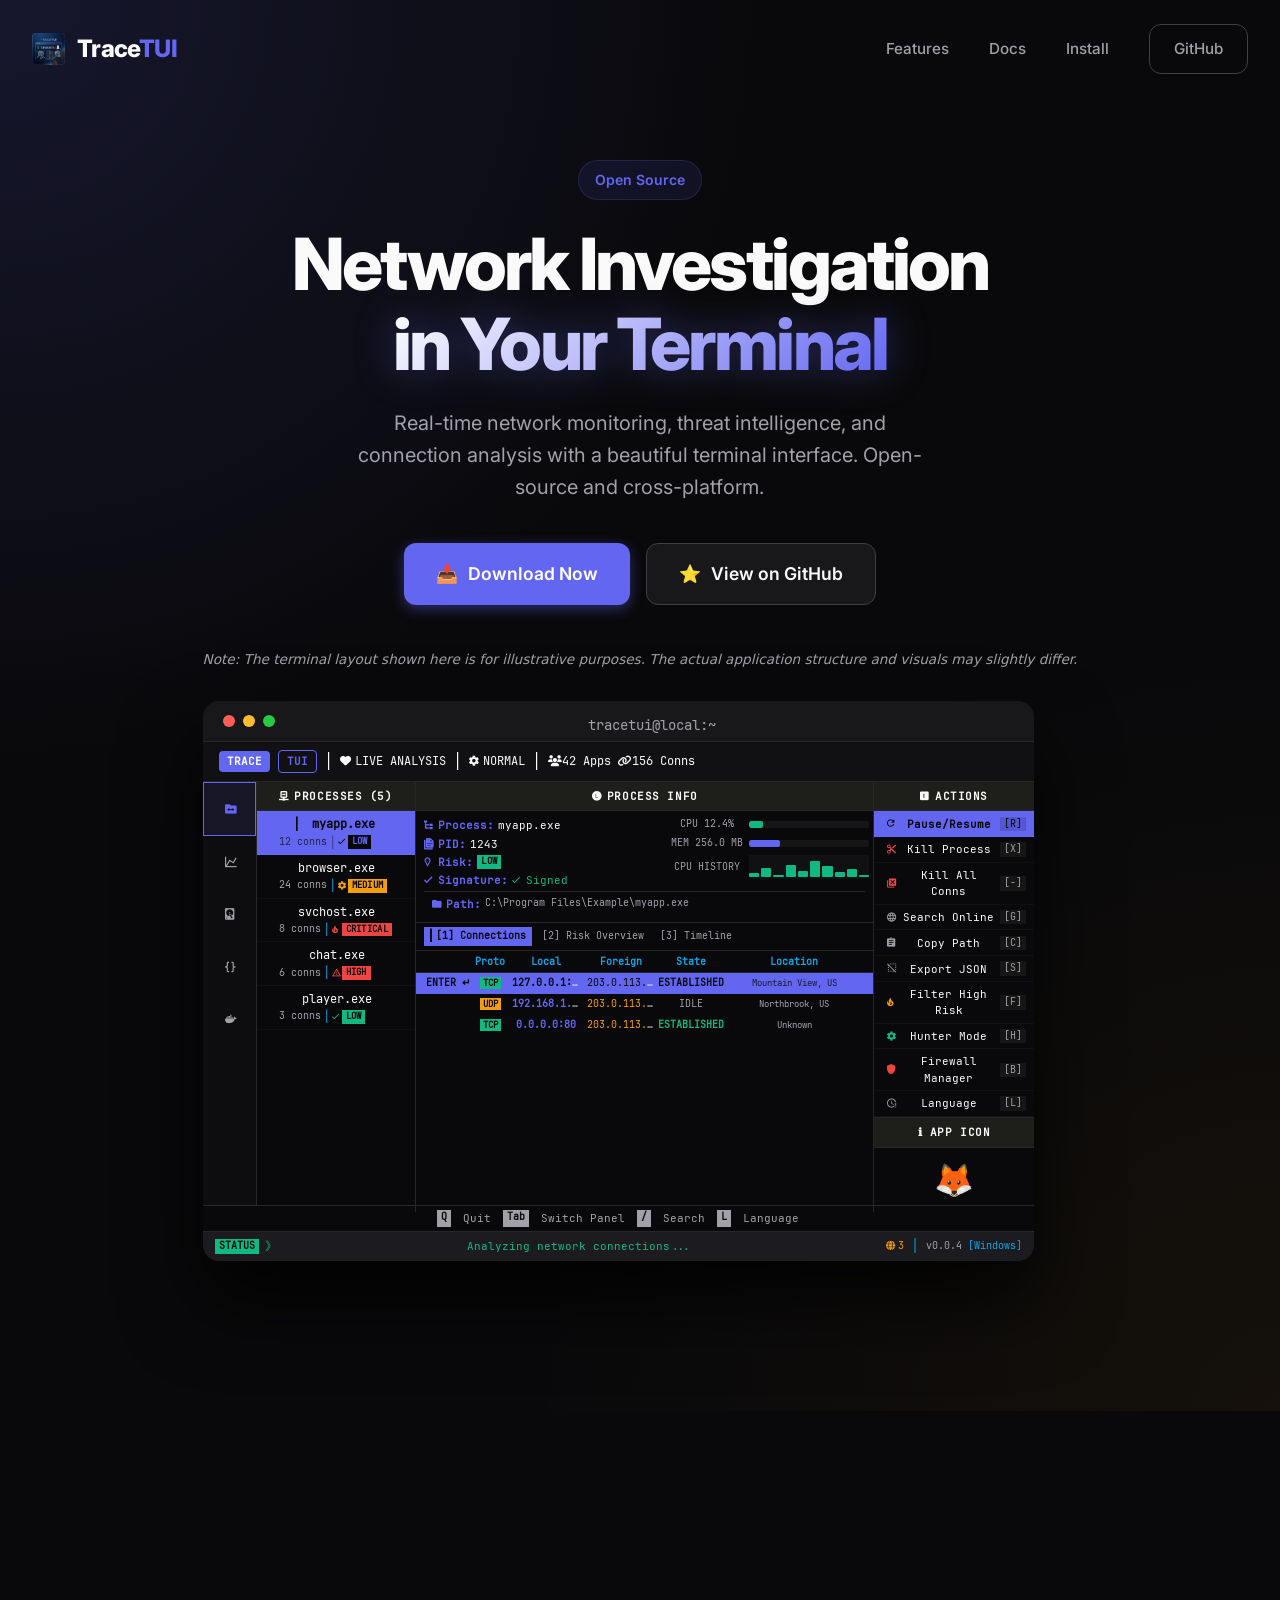
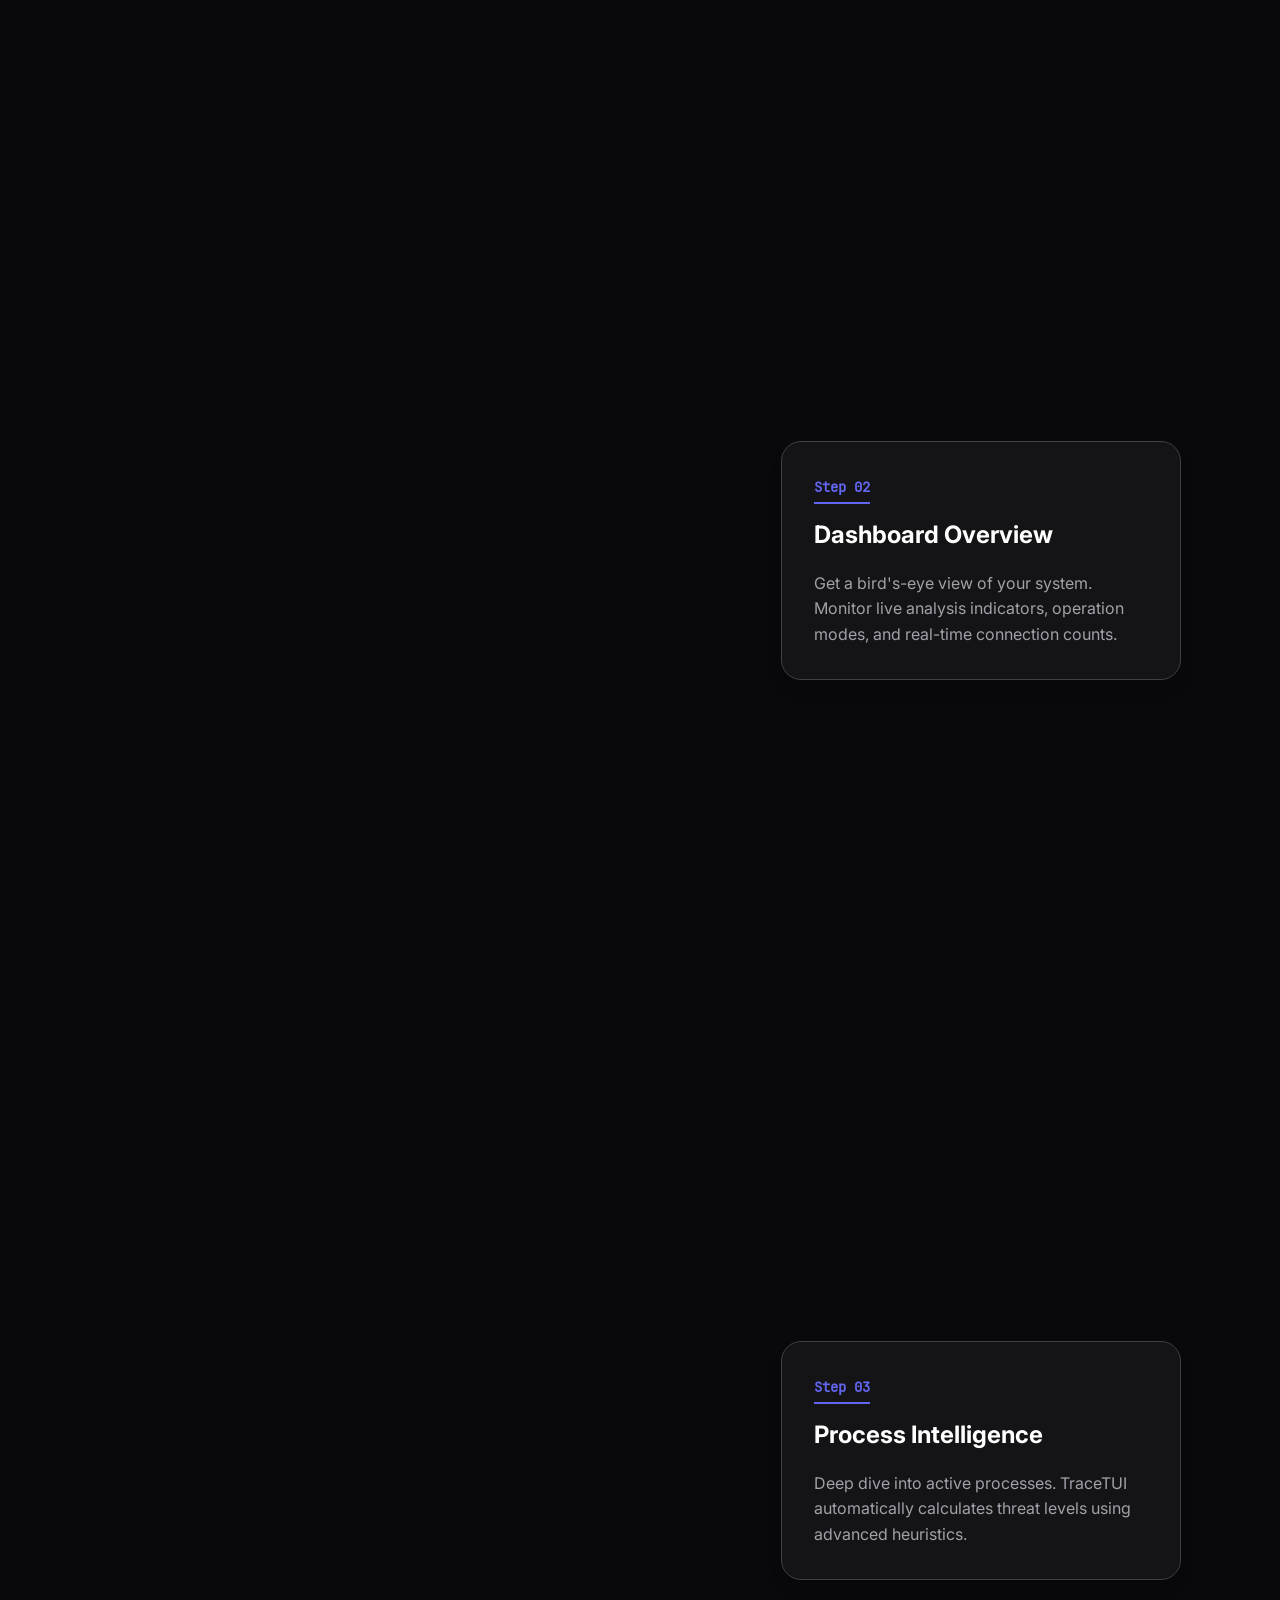
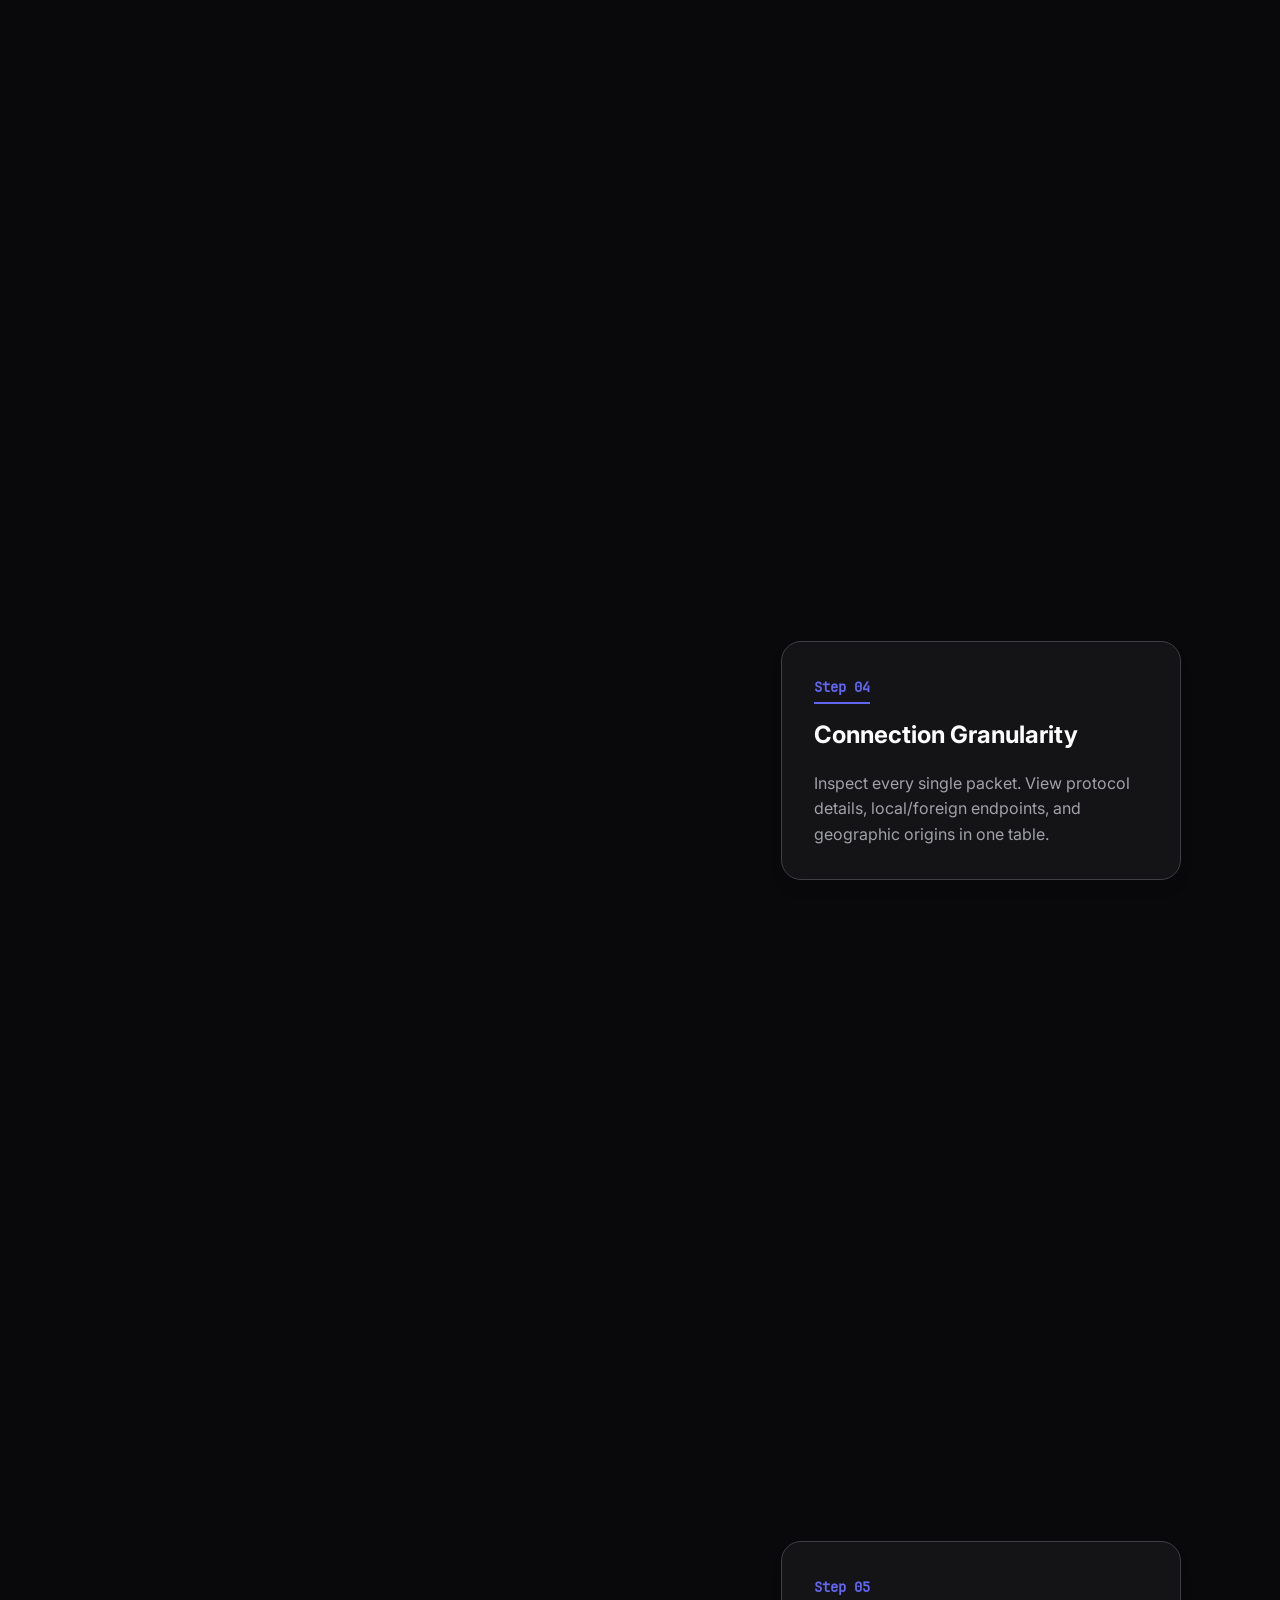
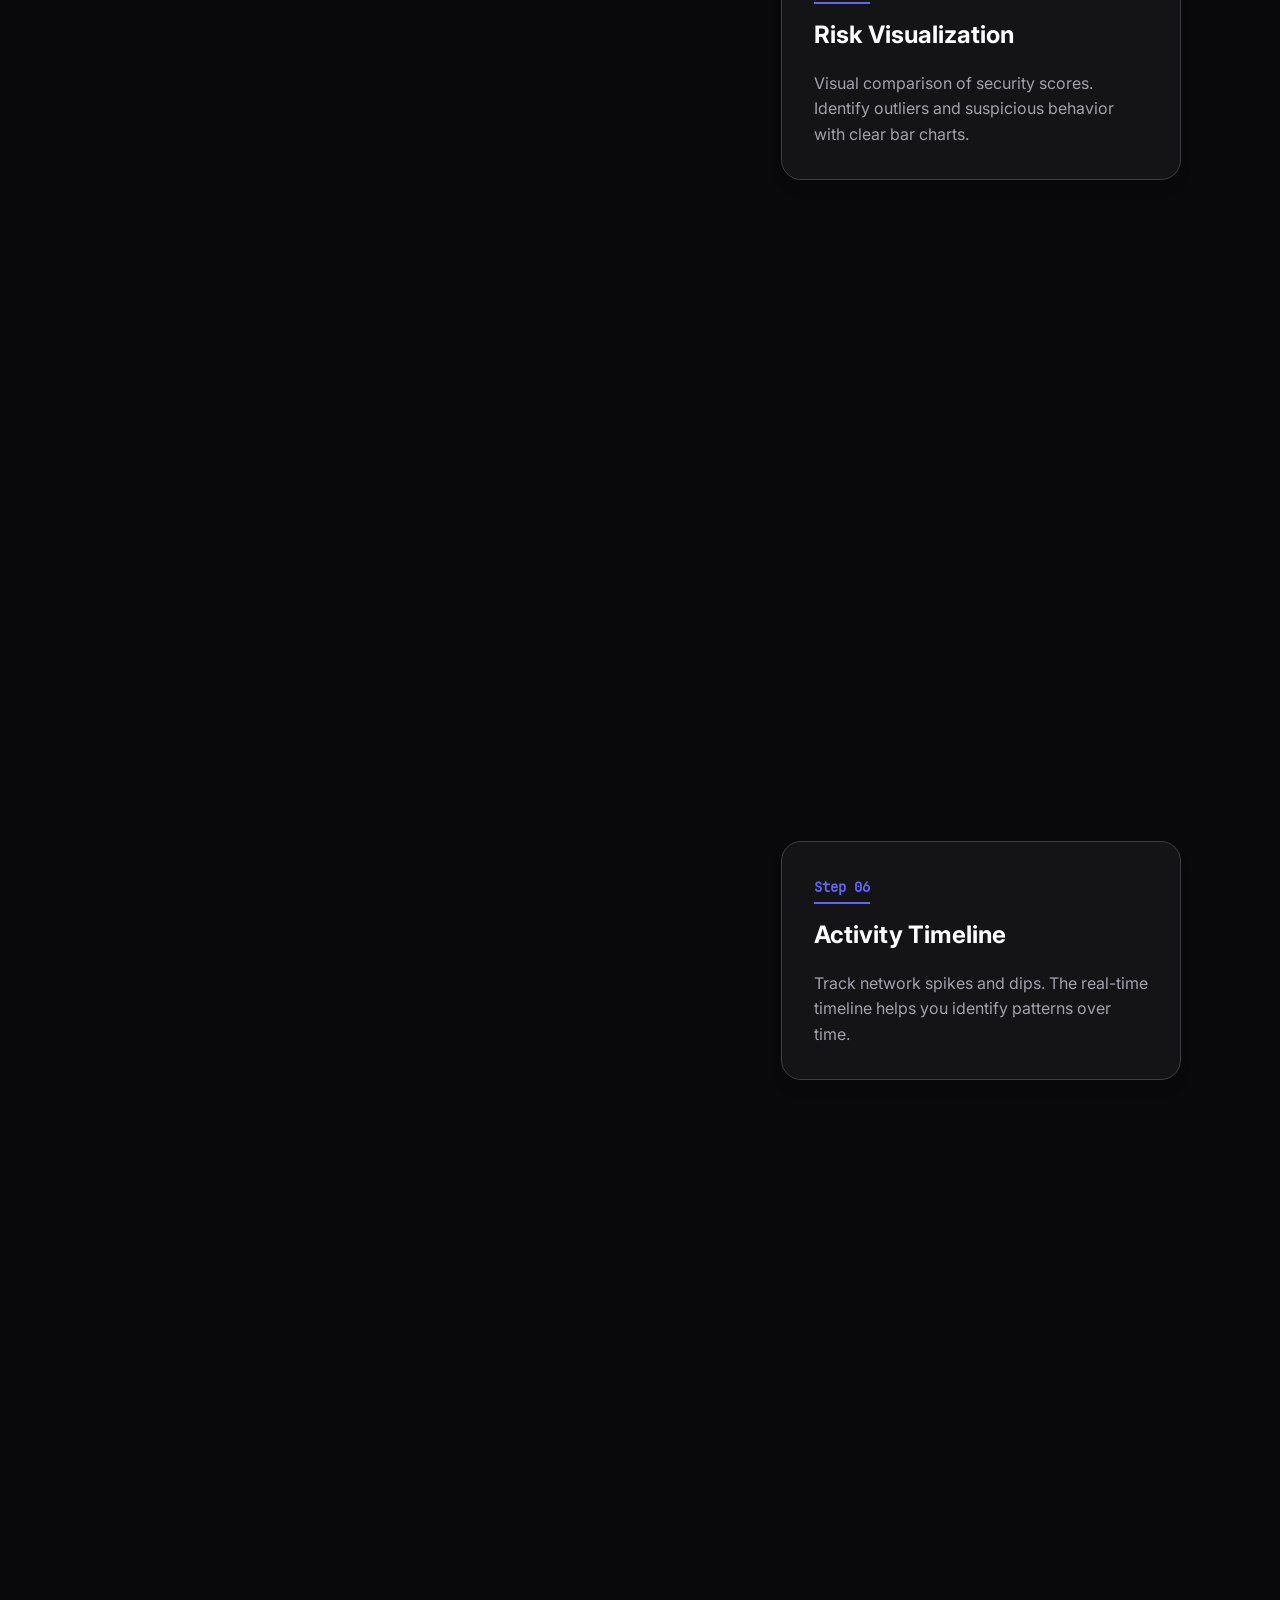
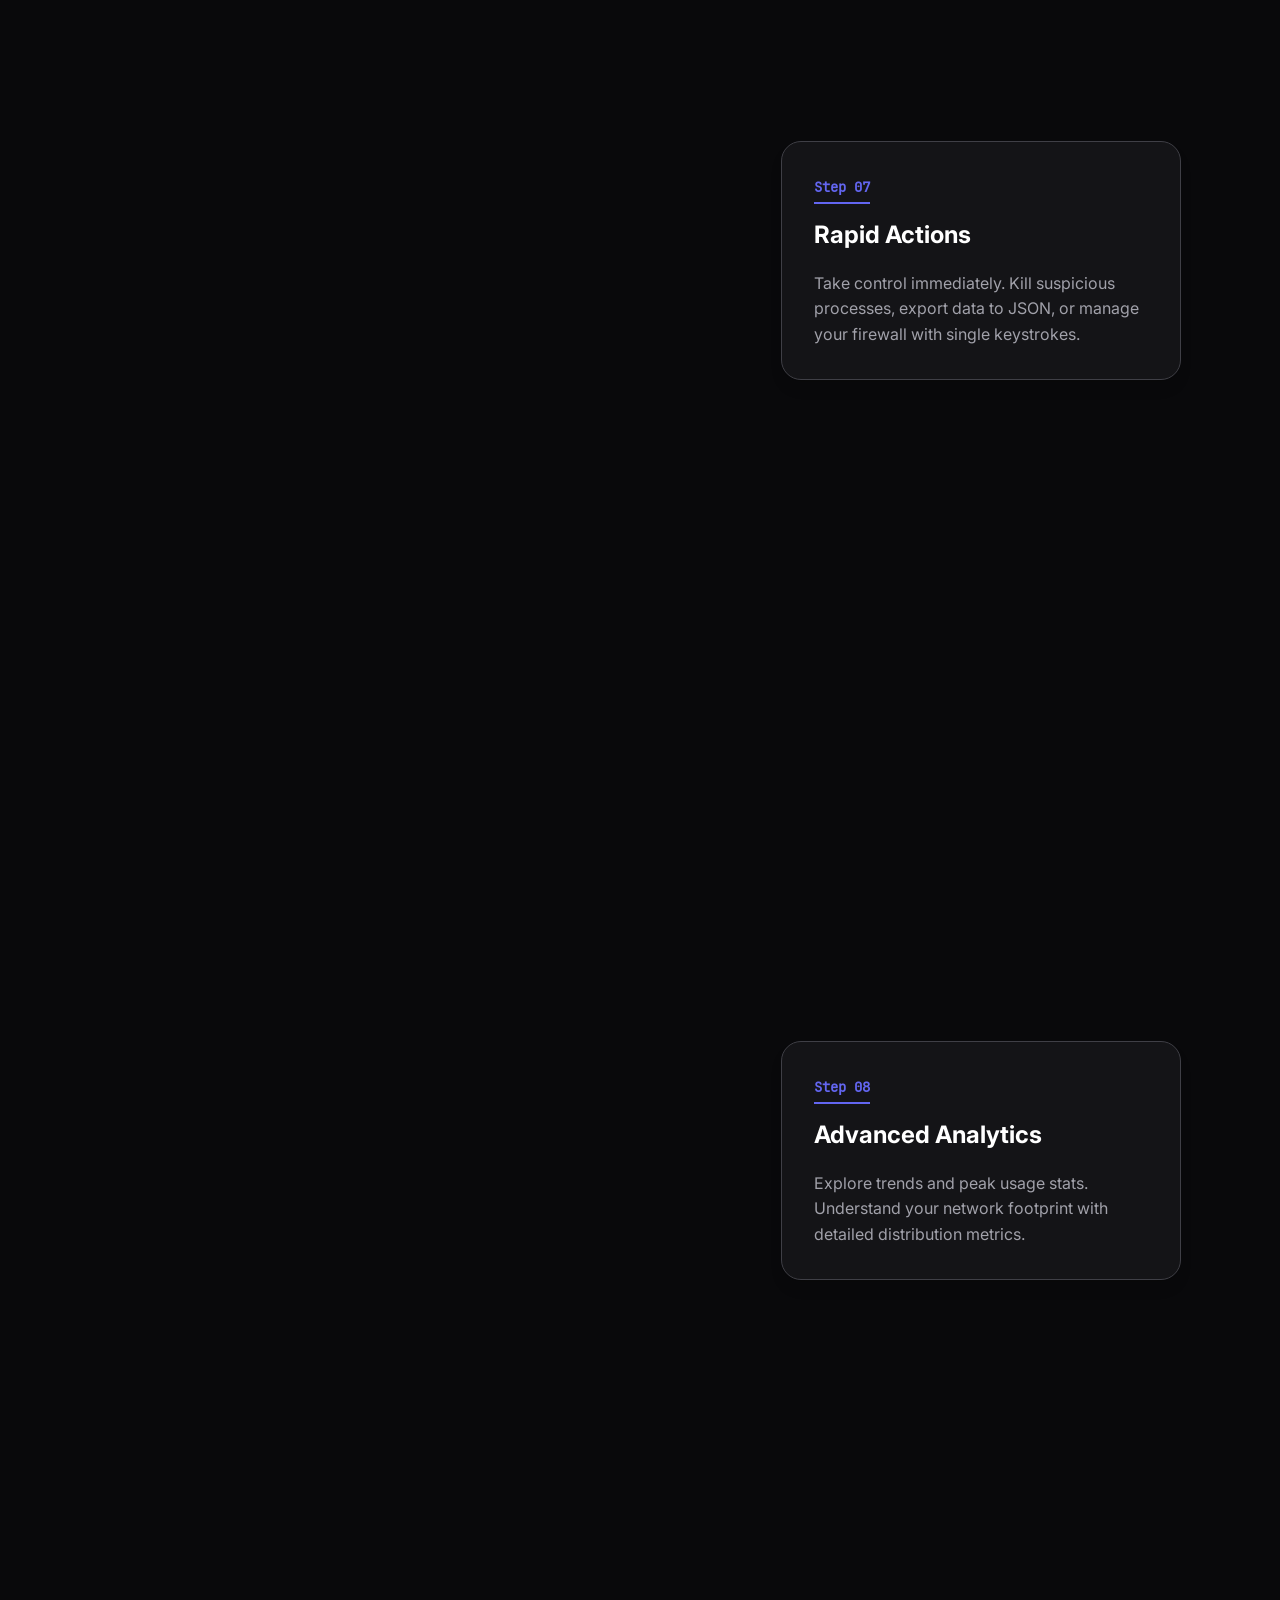
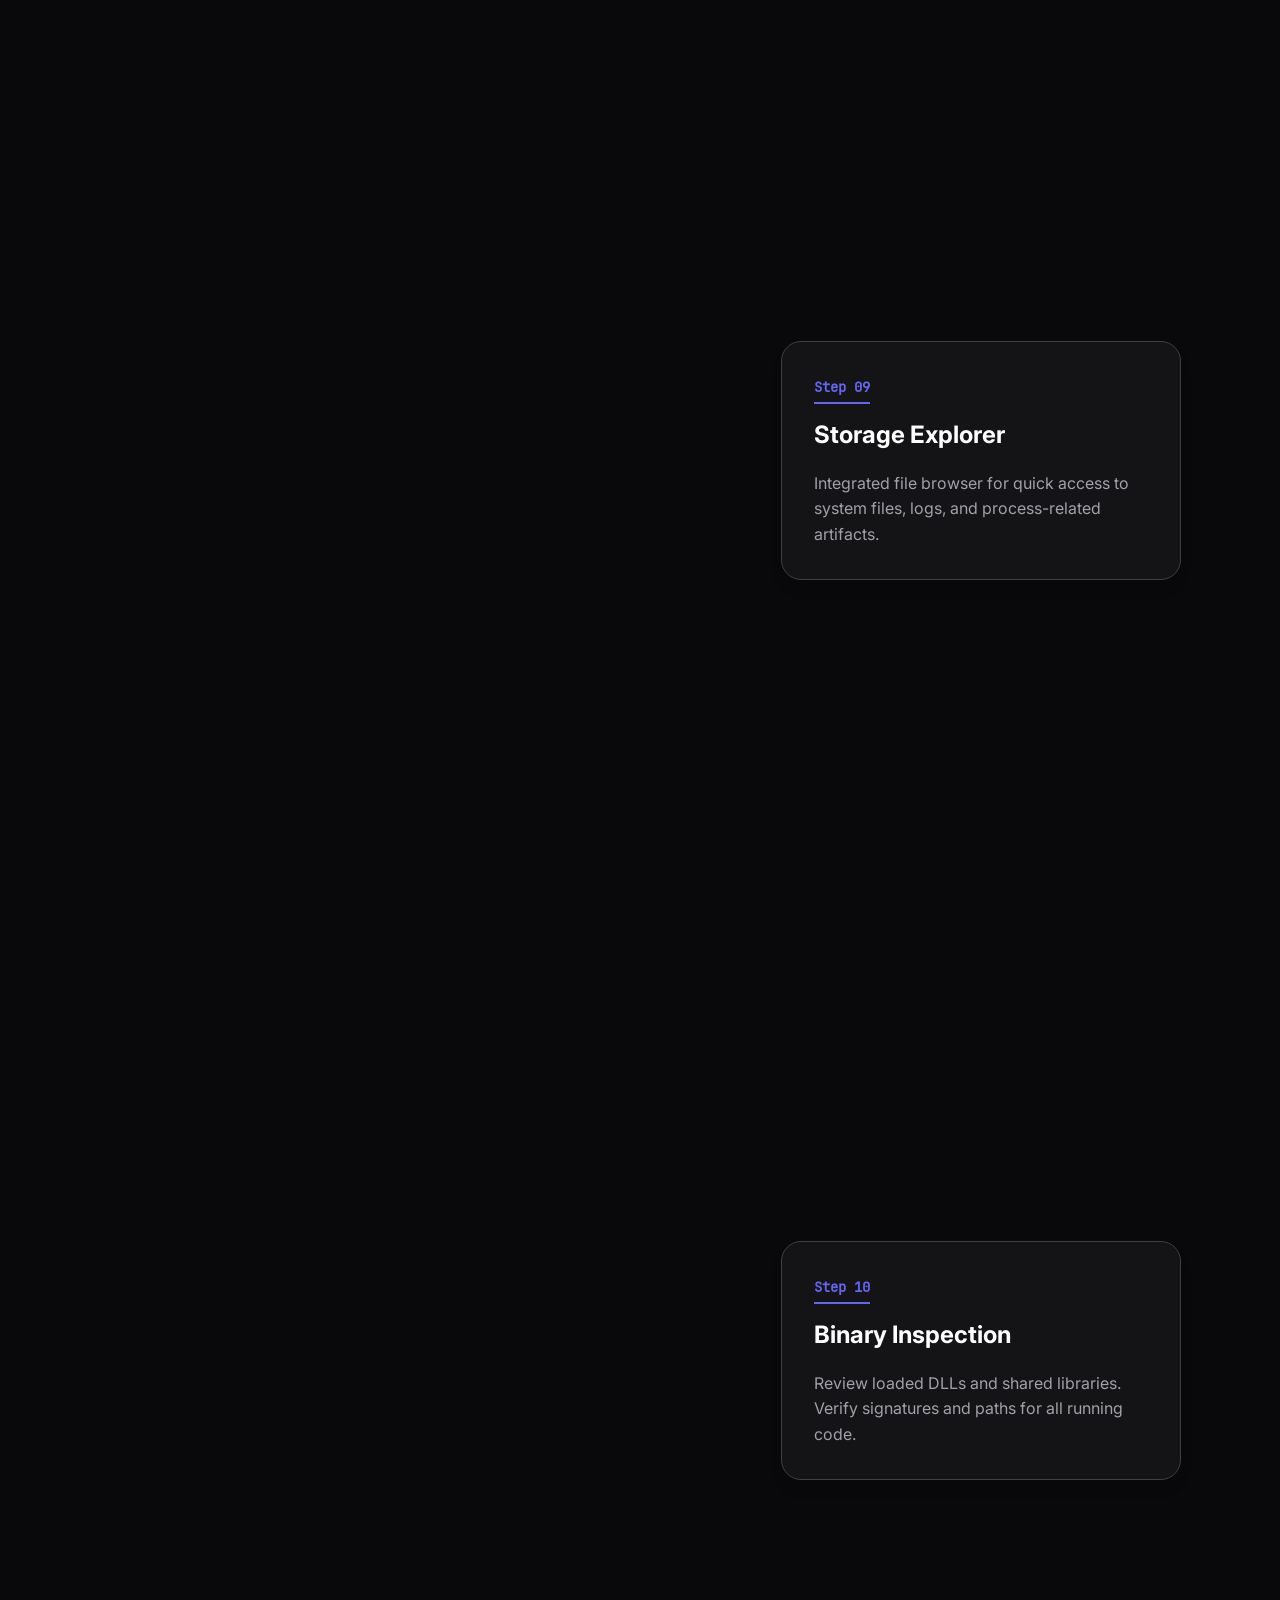
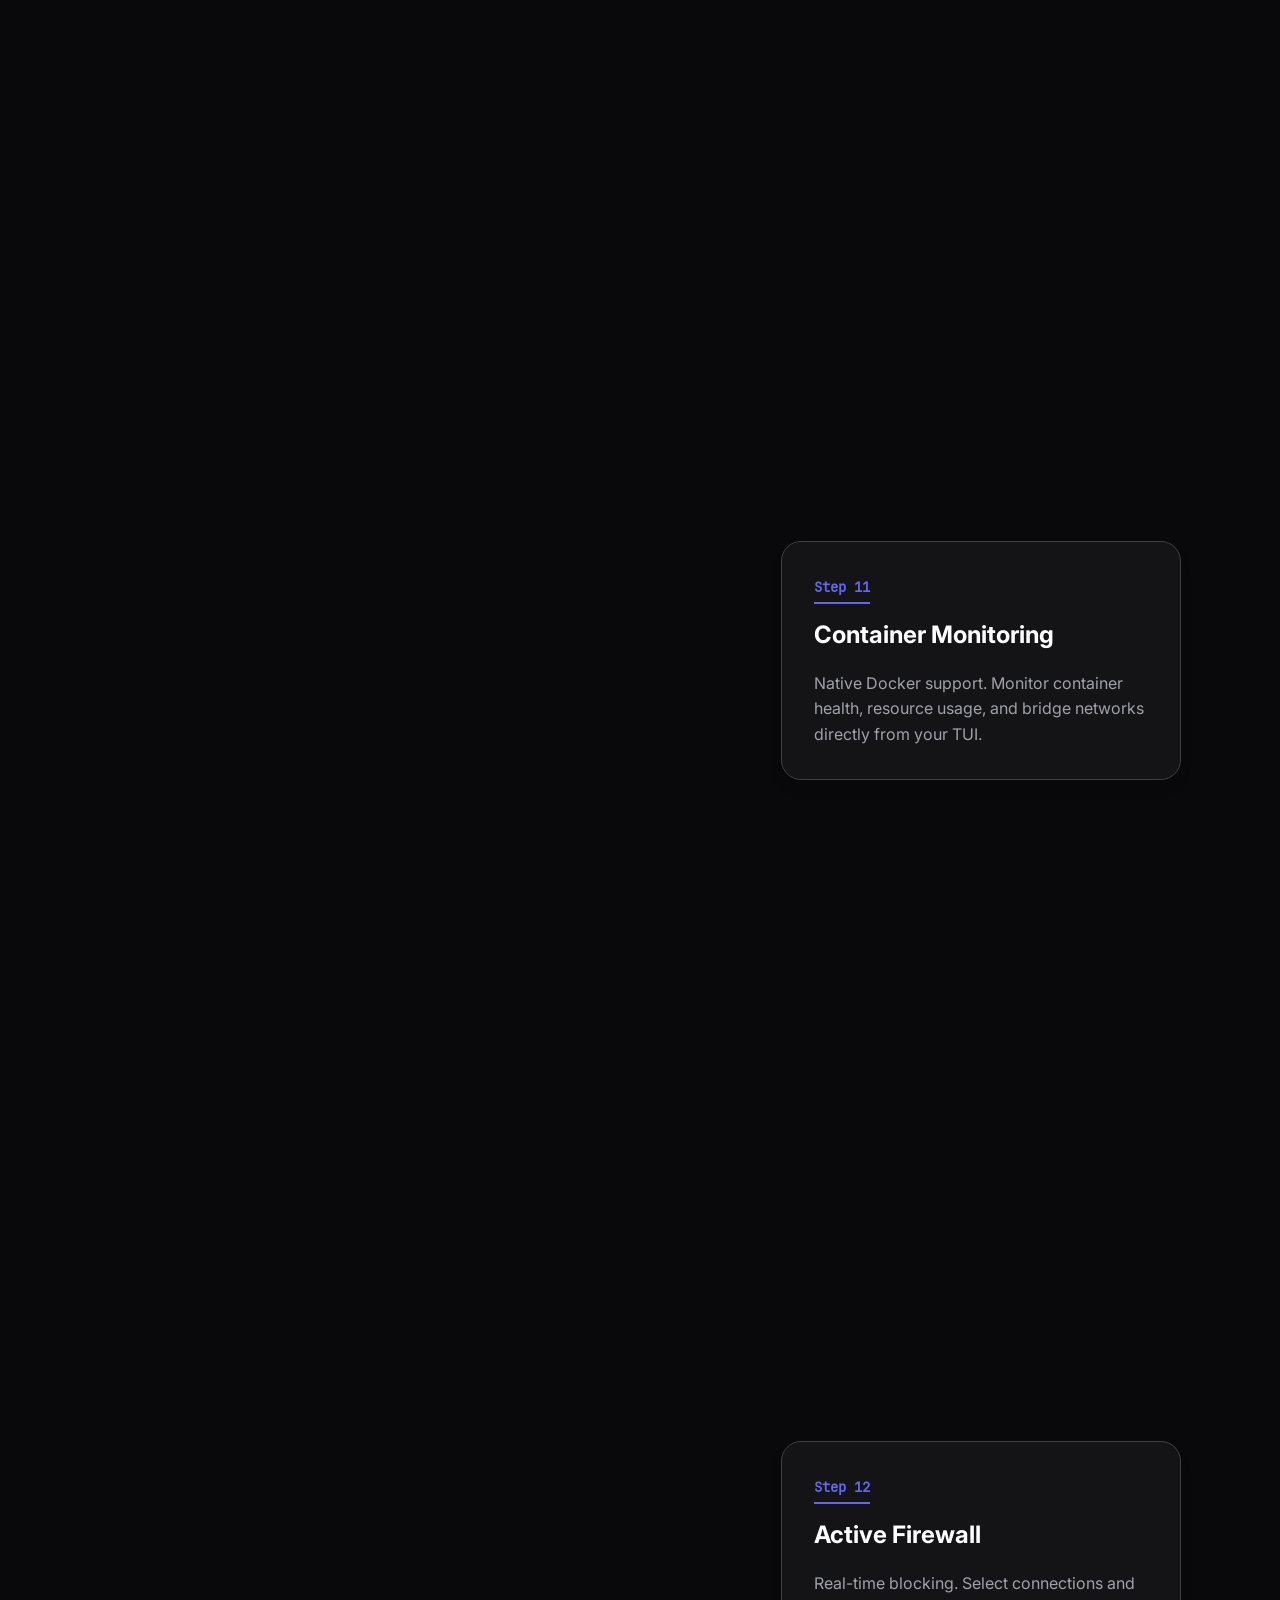
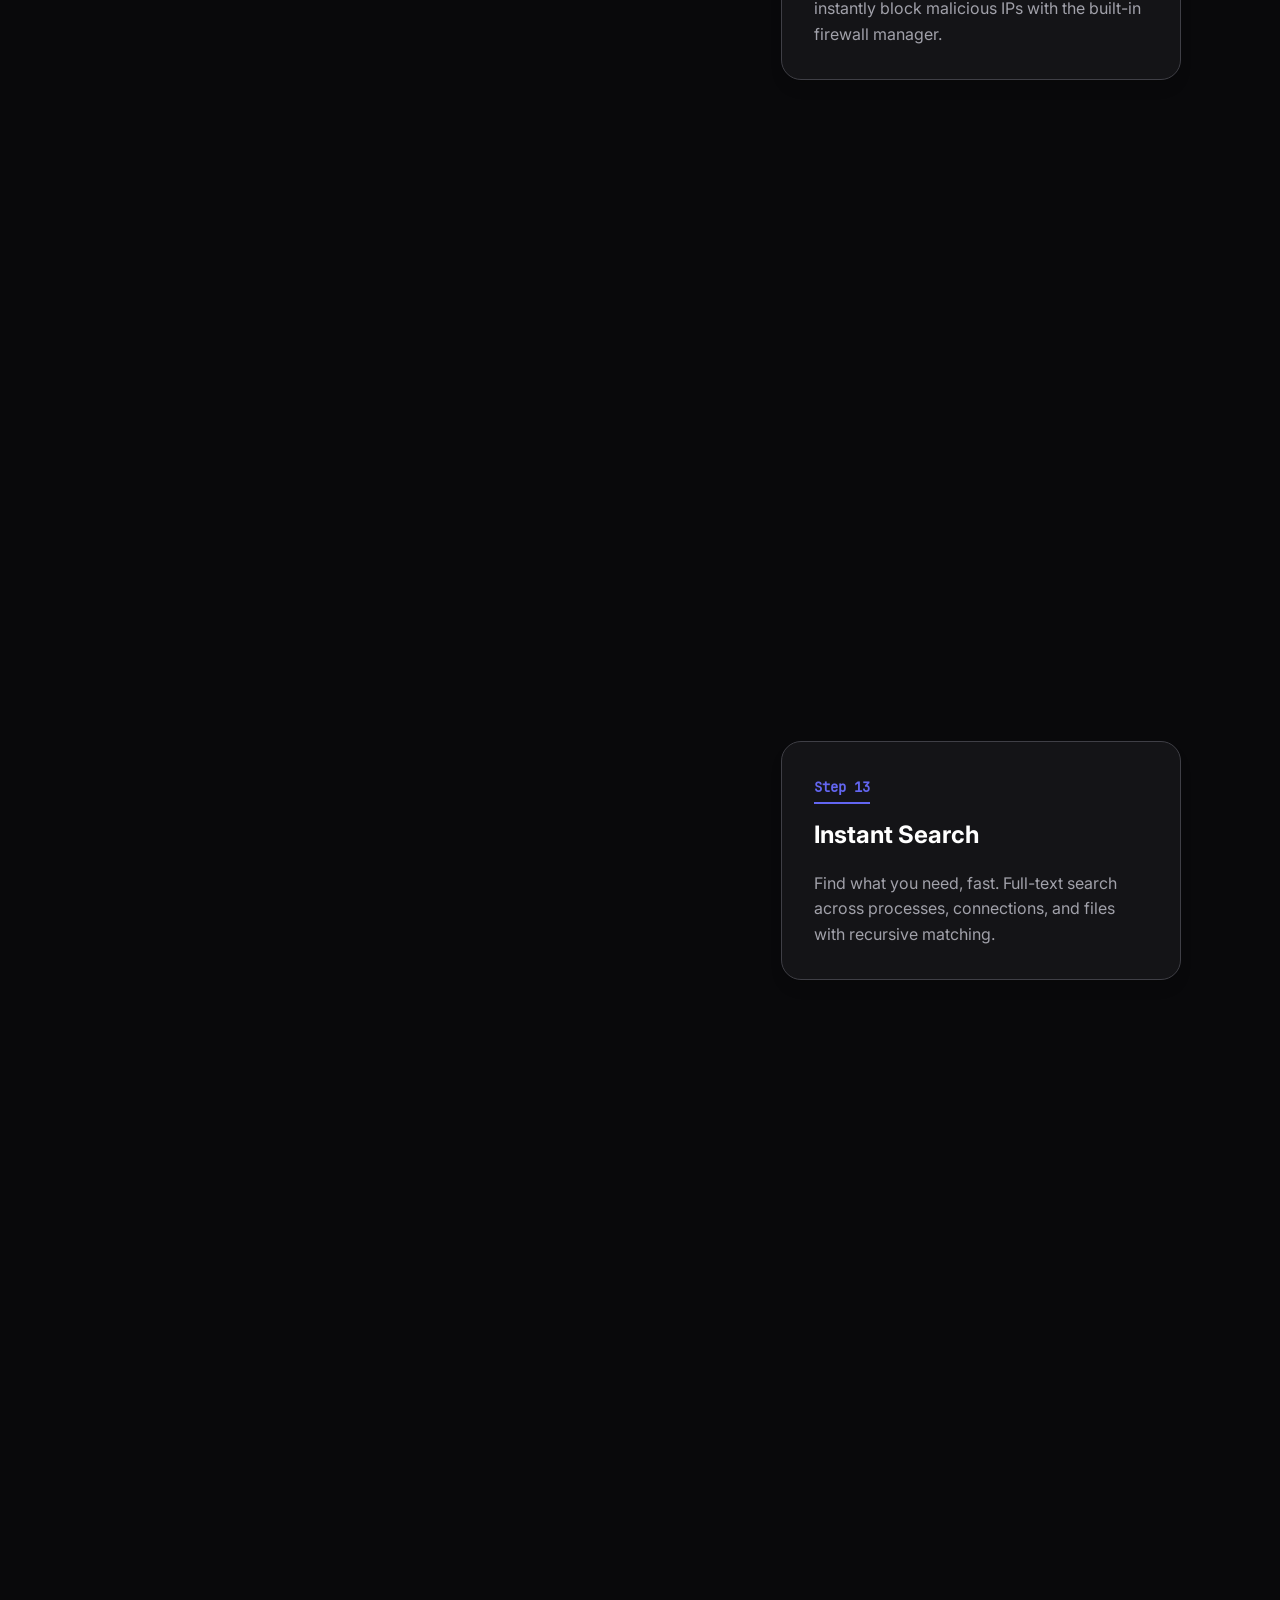
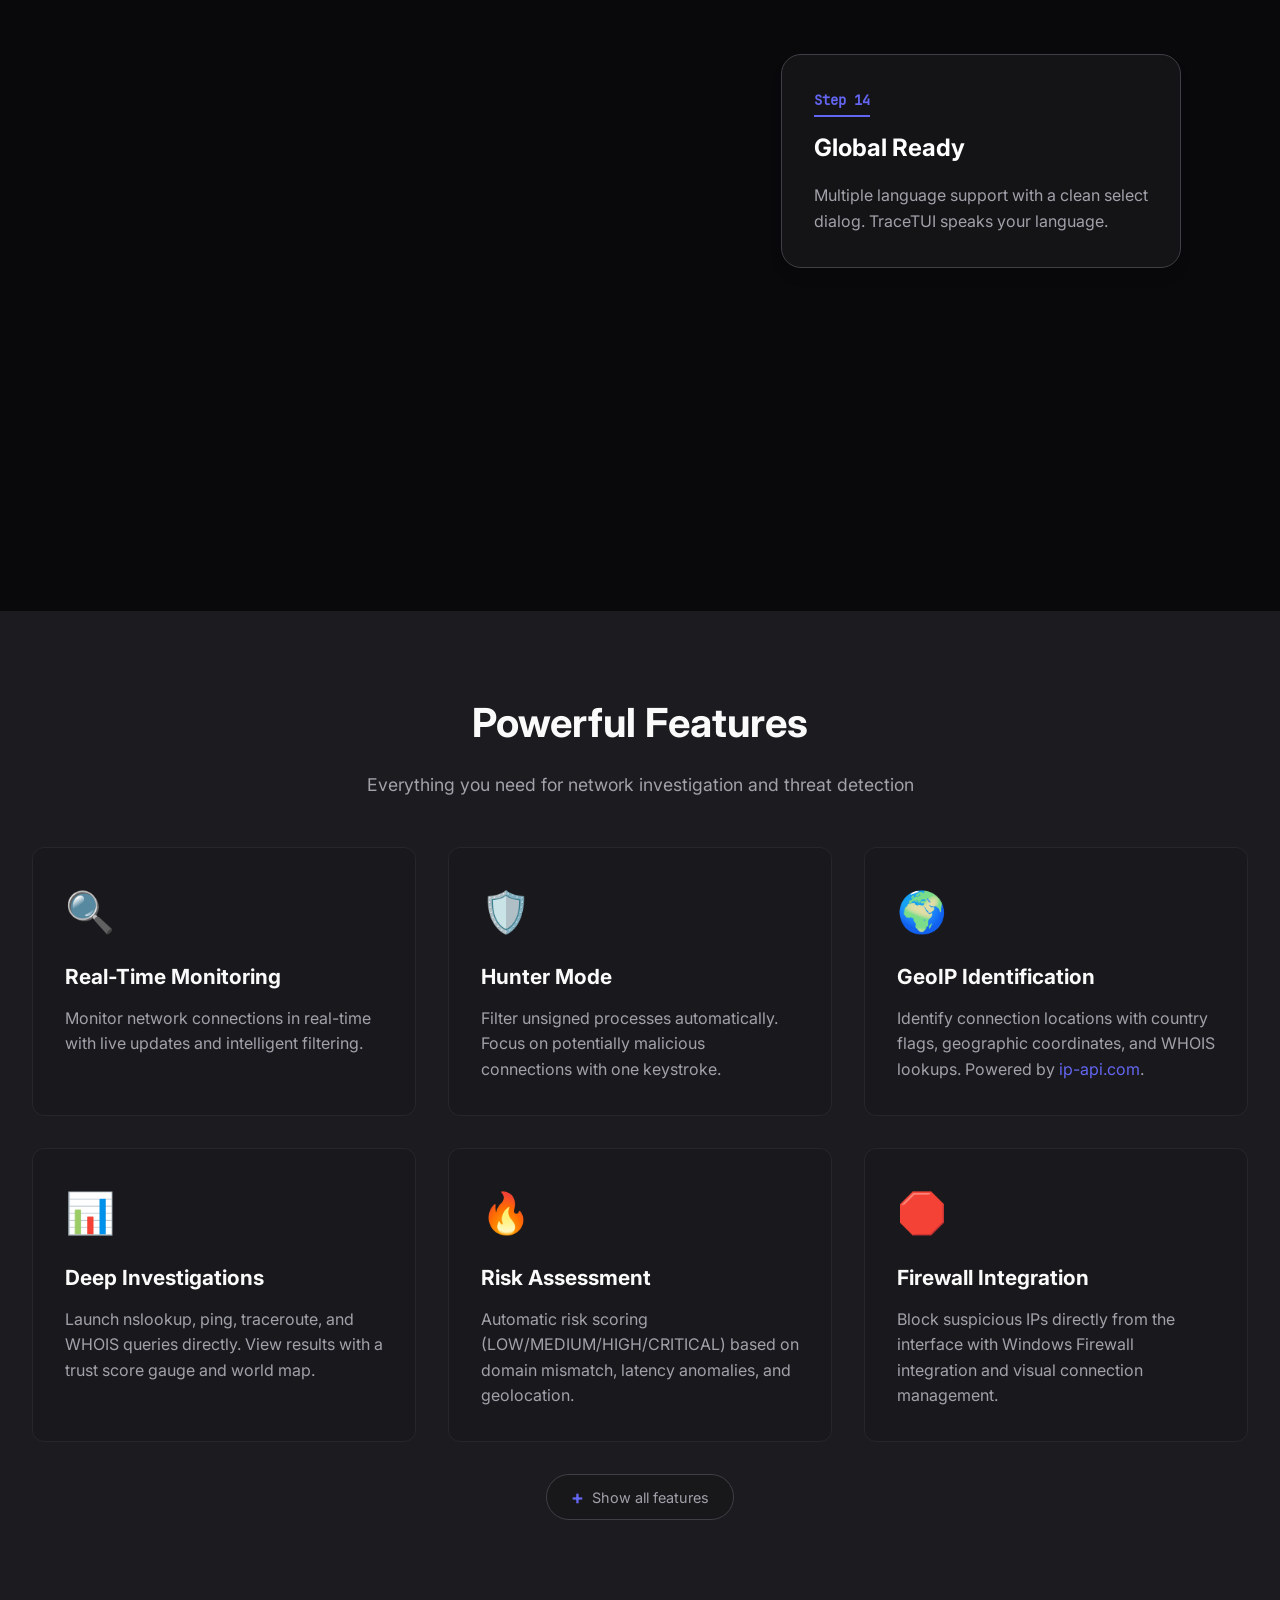
==== commit 9b32aa55: "💄: add landing page documentation and assets with interactive TUI preview" ====
--- a/docs/index.html
+++ b/docs/index.html
@@ -752,6 +752,9 @@
                         </div>
                     </div>
                 </div>
+                <div class="terminal-note" style="font-size: 0.85rem; color: var(--text-dim); text-align: center; margin-top: -20px; margin-bottom: 30px; font-style: italic;">
+                    Note: The terminal layout shown here is for illustrative purposes. The actual application structure and visuals may slightly differ.
+                </div>
             </div>
         </div>
     </section>
@@ -865,28 +868,6 @@
                         <p>Multiple language support with a clean select dialog. TraceTUI speaks your language.</p>
                     </div>
                 </div>
-                <div class="tour-step" data-step="15">
-                    <div class="step-card">
-                        <span class="step-num">Step 16</span>
-                        <h3>System Trends</h3>
-                        <p>Analyze performance metrics over time. Monitor CPU spikes, memory leaks, and connection peaks with real-time sparklines.</p>
-                    </div>
-                </div>
-                <div class="tour-step" data-step="16">
-                    <div class="step-card">
-                        <span class="step-num">Step 17</span>
-                        <h3>Storage Deep-Dive</h3>
-                        <p>Browse system files and logs. Inspect process-related artifacts and configuration files directly from the TUI.</p>
-                    </div>
-                </div>
-                <div class="tour-step" data-step="17">
-                    <div class="step-card">
-                        <span class="step-num">Step 18</span>
-                        <h3>DOCKER Monitoring</h3>
-                        <p>Native container support. Check health status, resource allocation, and bridge networks for all local containers.</p>
-                    </div>
-                </div>
-            </div>
         </div>
     </section>
 
@@ -1005,7 +986,7 @@
             </div>
             <div class="download-row">
                 <a href="download.html?platform=windows" class="dl-btn dl-btn-win">
-                    <span class="dl-btn-icon">⊞</span>
+                    <span class="dl-btn-icon"><svg viewBox="0 0 88 88" fill="currentColor" style="width: 1em; height: 1em; display: inline-block; vertical-align: middle;"><path d="M0 12.4l35.68-4.86v33.91H0V12.4zm0 33.1h35.68v33.9L0 74.55V45.5zM39.69 6.84L88 0v41.45H39.69V6.84zm0 38.61H88V88L39.69 81.16V45.45z"/></svg></span>
                     <span class="dl-btn-title">Download for Windows</span>
                     <span class="dl-btn-sub">tracetui-x86_64-pc-windows-gnu.zip</span>
                 </a>
@@ -1070,7 +1051,7 @@
                 <div class="footer-links">
                     <h4>Legal</h4>
                     <ul>
-                        <li><a href="#">MIT License</a></li>
+                        <li><a href="https://github.com/AcoranGonzalezMoray/TraceTUI/blob/main/LICENSE" target="_blank">MIT License</a></li>
                     </ul>
                 </div>
             </div>
--- a/docs/css/style.css
+++ b/docs/css/style.css
@@ -37,7 +37,9 @@
 }
 
 @media (min-width: 1400px) {
-    :root { --term-w: 1100px; }
+    :root {
+        --term-w: 1100px;
+    }
 }
 
 * {
@@ -62,28 +64,65 @@
 
 /* Animations */
 @keyframes fadeInUp {
-    from { opacity: 0; transform: translateY(30px); }
-    to { opacity: 1; transform: translateY(0); }
+    from {
+        opacity: 0;
+        transform: translateY(30px);
+    }
+
+    to {
+        opacity: 1;
+        transform: translateY(0);
+    }
 }
 
 @keyframes fadeInRight {
-    from { opacity: 0; transform: translateX(30px); }
-    to { opacity: 1; transform: translateX(0); }
+    from {
+        opacity: 0;
+        transform: translateX(30px);
+    }
+
+    to {
+        opacity: 1;
+        transform: translateX(0);
+    }
 }
 
 @keyframes float {
-    0%, 100% { transform: translateY(0); }
-    50% { transform: translateY(-10px); }
+
+    0%,
+    100% {
+        transform: translateY(0);
+    }
+
+    50% {
+        transform: translateY(-10px);
+    }
 }
 
 @keyframes pulse {
-    0%, 100% { opacity: 1; transform: scale(1); }
-    50% { opacity: 0.5; transform: scale(0.9); }
+
+    0%,
+    100% {
+        opacity: 1;
+        transform: scale(1);
+    }
+
+    50% {
+        opacity: 0.5;
+        transform: scale(0.9);
+    }
 }
 
 @keyframes glow {
-    0%, 100% { box-shadow: 0 0 20px var(--primary-glow); }
-    50% { box-shadow: 0 0 40px var(--primary-glow); }
+
+    0%,
+    100% {
+        box-shadow: 0 0 20px var(--primary-glow);
+    }
+
+    50% {
+        box-shadow: 0 0 40px var(--primary-glow);
+    }
 }
 
 /* Navigation */
@@ -212,7 +251,7 @@
     display: flex;
     align-items: center;
     padding: 160px 0 100px;
-    background: 
+    background:
         radial-gradient(circle at top left, rgba(99, 102, 241, 0.15), transparent 40%),
         radial-gradient(circle at bottom right, rgba(245, 158, 11, 0.05), transparent 40%);
     position: relative;
@@ -294,11 +333,14 @@
     max-width: 1400px;
     height: 560px;
     margin-bottom: 50px;
-    box-shadow: 0 40px 80px rgba(0,0,0,0.8);
+    box-shadow: 0 40px 80px rgba(0, 0, 0, 0.8);
     position: relative;
     z-index: 1000;
     animation: fadeInUp 1s cubic-bezier(0.16, 1, 0.3, 1) 0.2s backwards;
-    position: relative;
+    border-radius: 16px;
+    overflow: hidden;
+    display: flex;
+    flex-direction: column;
 }
 
 .terminal-header-dots {
@@ -316,9 +358,17 @@
     border-radius: 50%;
 }
 
-.dot-close { background: #ff5f57; }
-.dot-minimize { background: #ffbd2e; }
-.dot-maximize { background: #28ca42; }
+.dot-close {
+    background: #ff5f57;
+}
+
+.dot-minimize {
+    background: #ffbd2e;
+}
+
+.dot-maximize {
+    background: #28ca42;
+}
 
 .terminal-title-text {
     color: var(--text-dim);
@@ -337,7 +387,8 @@
     flex-direction: column;
     background: var(--terminal-bg);
     position: relative;
-    height: 100%;
+    flex: 1;
+    min-height: 0;
     border-radius: 0 0 16px 16px;
 }
 
@@ -359,8 +410,15 @@
     border-radius: 4px;
 }
 
-.header-trace { background: var(--primary); color: white; }
-.header-tui { color: var(--primary); border: 1px solid var(--primary); }
+.header-trace {
+    background: var(--primary);
+    color: white;
+}
+
+.header-tui {
+    color: var(--primary);
+    border: 1px solid var(--primary);
+}
 
 .tui-body {
     display: flex;
@@ -391,15 +449,24 @@
 }
 
 .nav-item .nav-label {
-    display: none; /* Hide labels as requested */
+    display: none;
+    /* Hide labels as requested */
 }
 
 .nav-icon {
     font-size: 0.85rem;
 }
 
-.nav-item:hover { color: var(--text-main); background: rgba(255,255,255,0.03); }
-.nav-item.nav-selected { color: var(--primary); background: rgba(99, 102, 241, 0.1); border-left: 2px solid var(--primary); }
+.nav-item:hover {
+    color: var(--text-main);
+    background: rgba(255, 255, 255, 0.03);
+}
+
+.nav-item.nav-selected {
+    color: var(--primary);
+    background: rgba(99, 102, 241, 0.1);
+    border-left: 2px solid var(--primary);
+}
 
 .tui-content-area {
     flex: 1;
@@ -408,7 +475,11 @@
     min-width: 0;
 }
 
-.nav-view { display: none; flex: 1; }
+.nav-view {
+    display: none;
+    flex: 1;
+}
+
 .tui-body[data-active-nav="main"] .nav-view-main,
 .tui-body[data-active-nav="trends"] .nav-view-trends,
 .tui-body[data-active-nav="storage"] .nav-view-storage,
@@ -417,18 +488,36 @@
     display: flex;
 }
 
-.nav-view-main { flex-direction: row; }
-.nav-view-main .tui-panel { display: flex; flex-direction: column; border-right: 1px solid var(--border); }
-.nav-view-main .tui-left { width: 25%; }
-.nav-view-main .tui-center { flex: 1; }
-.nav-view-main .tui-right { width: 25%; border-right: none; }
+.nav-view-main {
+    flex-direction: row;
+}
+
+.nav-view-main .tui-panel {
+    display: flex;
+    flex-direction: column;
+    border-right: 1px solid var(--border);
+}
+
+.nav-view-main .tui-left {
+    width: 25%;
+}
+
+.nav-view-main .tui-center {
+    flex: 1;
+}
+
+.nav-view-main .tui-right {
+    width: 25%;
+    border-right: none;
+}
 
 /* New Scrollytelling Tour Styles */
 .tour-section {
     position: relative;
     padding: 0;
     margin-top: 100px;
-    height: 4000vh; /* Extremely long to avoid any overlap */
+    height: 4000vh;
+    /* Extremely long to avoid any overlap */
 }
 
 .tour-container {
@@ -490,7 +579,7 @@
     box-shadow: var(--shadow-lg);
     text-align: left;
     /* Position cards to the side on desktop, center on mobile */
-    margin-left: 55%; 
+    margin-left: 55%;
 }
 
 @media (max-width: 1200px) {
@@ -597,6 +686,13 @@
     box-shadow: 0 0 20px var(--primary-glow);
     background: rgba(255, 255, 255, 0.02);
     border-radius: 4px;
+    height: 100% !important;
+    flex: 1 !important;
+}
+
+.tui-app.highlight-risk .conn-table,
+.tui-app.highlight-timeline .conn-table {
+    display: none !important;
 }
 
 /* Fullscreen Overlays Highlighting */
@@ -630,7 +726,8 @@
 }
 
 /* Hide old guide sidebar elements */
-.guide-overlay, .guide-sidebar {
+.guide-overlay,
+.guide-sidebar {
     display: none !important;
 }
 
@@ -699,12 +796,29 @@
     gap: 2px;
 }
 
-.kpi-icon { font-size: 0.9rem; }
-.kpi-primary { color: var(--primary); }
-.kpi-success { color: var(--success); }
-.kpi-warning { color: var(--warning); }
-.kpi-danger { color: var(--danger); }
-.kpi-dim { color: var(--text-dim); }
+.kpi-icon {
+    font-size: 0.9rem;
+}
+
+.kpi-primary {
+    color: var(--primary);
+}
+
+.kpi-success {
+    color: var(--success);
+}
+
+.kpi-warning {
+    color: var(--warning);
+}
+
+.kpi-danger {
+    color: var(--danger);
+}
+
+.kpi-dim {
+    color: var(--text-dim);
+}
 
 .kpi-val {
     font-size: 1rem;
@@ -762,7 +876,6 @@
     flex: 1;
     border: 1px solid var(--border);
     border-radius: 4px;
-    overflow: hidden;
 }
 
 .dist-list {
@@ -789,7 +902,7 @@
 .dist-bar-track {
     flex: 1;
     height: 10px;
-    background: rgba(255,255,255,0.05);
+    background: rgba(255, 255, 255, 0.05);
     border-radius: 3px;
     overflow: hidden;
 }
@@ -800,11 +913,25 @@
     transition: width 0.3s;
 }
 
-.dist-danger { background: var(--danger); }
-.dist-warning { background: var(--warning); }
-.dist-success { background: var(--success); }
-.dist-primary { background: var(--primary); }
-.dist-dim { background: var(--text-dim); }
+.dist-danger {
+    background: var(--danger);
+}
+
+.dist-warning {
+    background: var(--warning);
+}
+
+.dist-success {
+    background: var(--success);
+}
+
+.dist-primary {
+    background: var(--primary);
+}
+
+.dist-dim {
+    background: var(--text-dim);
+}
 
 .dist-pct {
     width: 35px;
@@ -839,7 +966,7 @@
 .top-bar-track {
     flex: 1;
     height: 8px;
-    background: rgba(255,255,255,0.05);
+    background: rgba(255, 255, 255, 0.05);
     border-radius: 3px;
     overflow: hidden;
 }
@@ -941,7 +1068,7 @@
 .disk-bar-track {
     flex: 1;
     height: 8px;
-    background: rgba(255,255,255,0.05);
+    background: rgba(255, 255, 255, 0.05);
     border-radius: 3px;
     overflow: hidden;
 }
@@ -951,9 +1078,17 @@
     border-radius: 3px;
 }
 
-.disk-ok { background: var(--success); }
-.disk-warn { background: var(--warning); }
-.disk-danger { background: var(--danger); }
+.disk-ok {
+    background: var(--success);
+}
+
+.disk-warn {
+    background: var(--warning);
+}
+
+.disk-danger {
+    background: var(--danger);
+}
 
 .disk-pct {
     width: 35px;
@@ -1014,7 +1149,7 @@
     display: flex;
     padding: 3px 8px;
     font-size: 0.65rem;
-    border-bottom: 1px solid rgba(255,255,255,0.02);
+    border-bottom: 1px solid rgba(255, 255, 255, 0.02);
     cursor: pointer;
 }
 
@@ -1023,13 +1158,36 @@
     color: var(--background);
 }
 
-.fb-row.fb-dir { color: var(--primary); font-weight: 600; }
-.fb-row.fb-file { color: var(--text-main); }
-
-.fb-c-name { flex: 1; }
-.fb-c-size { width: 70px; text-align: right; font-family: var(--font-mono); color: var(--text-dim); }
-.fb-c-mod { width: 80px; text-align: right; font-family: var(--font-mono); color: var(--text-dim); }
-.fb-icon { margin-right: 4px; }
+.fb-row.fb-dir {
+    color: var(--primary);
+    font-weight: 600;
+}
+
+.fb-row.fb-file {
+    color: var(--text-main);
+}
+
+.fb-c-name {
+    flex: 1;
+}
+
+.fb-c-size {
+    width: 70px;
+    text-align: right;
+    font-family: var(--font-mono);
+    color: var(--text-dim);
+}
+
+.fb-c-mod {
+    width: 80px;
+    text-align: right;
+    font-family: var(--font-mono);
+    color: var(--text-dim);
+}
+
+.fb-icon {
+    margin-right: 4px;
+}
 
 /* ============================================
    LIBRARIES VIEW (NavView::LibraryInspection)
@@ -1073,7 +1231,7 @@
     gap: 6px;
     padding: 5px 8px;
     font-size: 0.65rem;
-    border-bottom: 1px solid rgba(255,255,255,0.03);
+    border-bottom: 1px solid rgba(255, 255, 255, 0.03);
     cursor: pointer;
 }
 
@@ -1082,9 +1240,20 @@
     color: var(--background);
 }
 
-.lib-proc-name { flex: 1; font-weight: 600; }
-.lib-proc-cnt { color: var(--text-dim); font-family: var(--font-mono); }
-.lib-proc-threat { color: var(--danger); font-family: var(--font-mono); }
+.lib-proc-name {
+    flex: 1;
+    font-weight: 600;
+}
+
+.lib-proc-cnt {
+    color: var(--text-dim);
+    font-family: var(--font-mono);
+}
+
+.lib-proc-threat {
+    color: var(--danger);
+    font-family: var(--font-mono);
+}
 
 .lib-tbl {
     display: flex;
@@ -1104,7 +1273,7 @@
     display: flex;
     padding: 4px 8px;
     font-size: 0.65rem;
-    border-bottom: 1px solid rgba(255,255,255,0.02);
+    border-bottom: 1px solid rgba(255, 255, 255, 0.02);
     cursor: pointer;
 }
 
@@ -1113,21 +1282,64 @@
     color: var(--background);
 }
 
-.lib-c-name { flex: 2; overflow: hidden; text-overflow: ellipsis; }
-.lib-c-size { width: 60px; text-align: right; font-family: var(--font-mono); }
-.lib-c-origin { width: 80px; text-align: center; }
-.lib-c-sign { width: 70px; text-align: center; }
-.lib-c-risk { width: 60px; text-align: center; font-weight: 600; }
-
-.lib-org-system { color: var(--success); }
-.lib-org-prog { color: var(--text-main); }
-.lib-org-temp { color: var(--danger); font-weight: 700; }
-
-.lib-sig-ok { color: var(--success); }
-.lib-sig-warn { color: var(--warning); font-weight: 600; }
-
-.lib-risk-safe { color: var(--success); }
-.lib-risk-susp { color: var(--warning); font-weight: 600; }
+.lib-c-name {
+    flex: 2;
+    overflow: hidden;
+    text-overflow: ellipsis;
+}
+
+.lib-c-size {
+    width: 60px;
+    text-align: right;
+    font-family: var(--font-mono);
+}
+
+.lib-c-origin {
+    width: 80px;
+    text-align: center;
+}
+
+.lib-c-sign {
+    width: 70px;
+    text-align: center;
+}
+
+.lib-c-risk {
+    width: 60px;
+    text-align: center;
+    font-weight: 600;
+}
+
+.lib-org-system {
+    color: var(--success);
+}
+
+.lib-org-prog {
+    color: var(--text-main);
+}
+
+.lib-org-temp {
+    color: var(--danger);
+    font-weight: 700;
+}
+
+.lib-sig-ok {
+    color: var(--success);
+}
+
+.lib-sig-warn {
+    color: var(--warning);
+    font-weight: 600;
+}
+
+.lib-risk-safe {
+    color: var(--success);
+}
+
+.lib-risk-susp {
+    color: var(--warning);
+    font-weight: 600;
+}
 
 /* ============================================
    CONTAINERS VIEW (NavView::Containers)
@@ -1179,7 +1391,7 @@
     gap: 6px;
     padding: 5px 8px;
     font-size: 0.65rem;
-    border-bottom: 1px solid rgba(255,255,255,0.03);
+    border-bottom: 1px solid rgba(255, 255, 255, 0.03);
     cursor: pointer;
 }
 
@@ -1197,9 +1409,20 @@
     flex-shrink: 0;
 }
 
-.ct-running { background: rgba(50,205,50,0.2); color: var(--success); }
-.ct-stopped { background: rgba(220,20,60,0.2); color: var(--danger); }
-.ct-paused { background: rgba(255,215,0,0.2); color: var(--warning); }
+.ct-running {
+    background: rgba(50, 205, 50, 0.2);
+    color: var(--success);
+}
+
+.ct-stopped {
+    background: rgba(220, 20, 60, 0.2);
+    color: var(--danger);
+}
+
+.ct-paused {
+    background: rgba(255, 215, 0, 0.2);
+    color: var(--warning);
+}
 
 .ct-name {
     flex: 1;
@@ -1213,26 +1436,30 @@
     font-size: 0.6rem;
 }
 
-.ct-id-grid, .ct-rt-grid {
+.ct-id-grid,
+.ct-rt-grid {
     display: flex;
     flex-direction: column;
     padding: 4px 8px;
     gap: 2px;
 }
 
-.ct-id-row, .ct-rt-row {
+.ct-id-row,
+.ct-rt-row {
     display: flex;
     gap: 6px;
     font-size: 0.65rem;
 }
 
-.ct-id-lbl, .ct-rt-lbl {
+.ct-id-lbl,
+.ct-rt-lbl {
     color: var(--text-dim);
     width: 60px;
     flex-shrink: 0;
 }
 
-.ct-id-val, .ct-rt-val {
+.ct-id-val,
+.ct-rt-val {
     color: var(--text-main);
     font-family: var(--font-mono);
 }
@@ -1253,6 +1480,7 @@
     border-radius: 4px;
     margin: 3px;
 }
+
 .panel-titlebar {
     background: #1e1e1b;
     color: var(--text-main);
@@ -1335,10 +1563,21 @@
     font-size: 0.65rem;
 }
 
-.risk-low { color: var(--success); }
-.risk-med { color: var(--warning); }
-.risk-high { color: var(--danger); }
-.risk-critical { color: var(--danger); }
+.risk-low {
+    color: var(--success);
+}
+
+.risk-med {
+    color: var(--warning);
+}
+
+.risk-high {
+    color: var(--danger);
+}
+
+.risk-critical {
+    color: var(--danger);
+}
 
 .proc-item.selected-proc .proc-risk-icon {
     color: var(--background);
@@ -1441,8 +1680,13 @@
     transition: width 0.5s ease;
 }
 
-.gauge-cpu { background: var(--success); }
-.gauge-mem { background: var(--primary); }
+.gauge-cpu {
+    background: var(--success);
+}
+
+.gauge-mem {
+    background: var(--primary);
+}
 
 .sparkline-row {
     display: flex;
@@ -1512,6 +1756,7 @@
     flex: 1;
     padding: 2px 0;
     overflow-y: auto;
+    overflow-x: auto;
 }
 
 .conn-header-row {
@@ -1570,6 +1815,9 @@
     flex: 1;
     min-width: 0;
     padding: 0 4px;
+    white-space: nowrap;
+    overflow: hidden;
+    text-overflow: ellipsis;
 }
 
 .addr-local {
@@ -1586,6 +1834,9 @@
     flex: 1;
     min-width: 0;
     padding: 0 4px;
+    white-space: nowrap;
+    overflow: hidden;
+    text-overflow: ellipsis;
 }
 
 .addr-foreign {
@@ -1606,6 +1857,9 @@
     flex: 2;
     min-width: 0;
     padding: 0 4px;
+    white-space: nowrap;
+    overflow: hidden;
+    text-overflow: ellipsis;
 }
 
 .addr-loc {
@@ -1657,12 +1911,29 @@
     font-size: 0.7rem;
 }
 
-.act-primary { color: var(--primary); }
-.act-danger { color: var(--danger); }
-.act-dim { color: var(--text-dim); }
-.act-warn { color: var(--warning); }
-.act-success { color: var(--success); }
-.act-accent { color: var(--accent); }
+.act-primary {
+    color: var(--primary);
+}
+
+.act-danger {
+    color: var(--danger);
+}
+
+.act-dim {
+    color: var(--text-dim);
+}
+
+.act-warn {
+    color: var(--warning);
+}
+
+.act-success {
+    color: var(--success);
+}
+
+.act-accent {
+    color: var(--accent);
+}
 
 .action-item.action-selected .act-icon {
     color: var(--background);
@@ -1702,17 +1973,42 @@
     font-size: 2rem;
 }
 
-.nf, .nav-icon, .act-icon, .kpi-icon, .proc-risk-icon, .proc-empty-icon {
+.nf,
+.nav-icon,
+.act-icon,
+.kpi-icon,
+.proc-risk-icon,
+.proc-empty-icon {
     font-family: 'NerdFont', 'JetBrains Mono', monospace !important;
     display: inline-block;
 }
 
 /* Fallback icons matching the actual TraceTUI app */
-.nav-icon.nf-oct-hub::before { content: "\f0fb6"; } /* nf-mdi-home */
-.nav-icon.nf-md-chart_areaspline::before { content: "\f012a"; } /* nf-mdi-chart_line */
-.nav-icon.nf-fa-hdd_o::before { content: "\f02ca"; } /* nf-mdi-harddisk */
-.nav-icon.nf-cod-library::before { content: "\f0169"; } /* nf-mdi-library */
-.nav-icon.nf-md-docker::before { content: "\f0868"; } /* nf-mdi-docker */
+.nav-icon.nf-oct-hub::before {
+    content: "\f0fb6";
+}
+
+/* nf-mdi-home */
+.nav-icon.nf-md-chart_areaspline::before {
+    content: "\f012a";
+}
+
+/* nf-mdi-chart_line */
+.nav-icon.nf-fa-hdd_o::before {
+    content: "\f02ca";
+}
+
+/* nf-mdi-harddisk */
+.nav-icon.nf-cod-library::before {
+    content: "\f0169";
+}
+
+/* nf-mdi-library */
+.nav-icon.nf-md-docker::before {
+    content: "\f0868";
+}
+
+/* nf-mdi-docker */
 
 /* Base Styles */
 :root {
@@ -1820,7 +2116,8 @@
 /* ============ TOUR SECTION ============ */
 .tour-section {
     position: relative;
-    height: 1500vh; /* Dramatically increased to prevent overlap */
+    height: 1500vh;
+    /* Dramatically increased to prevent overlap */
     background: var(--background);
     pointer-events: none;
 }
@@ -1849,10 +2146,12 @@
 
 /* Narrower terminal at laptop widths so guide cards + sidebar fit alongside */
 @media (min-width: 1300px) and (max-width: 1852px) {
+
     .guide-card,
     .guide-sidebar {
         display: block !important;
     }
+
     .guide-overlay {
         pointer-events: auto;
     }
@@ -1860,10 +2159,12 @@
 
 /* Below 1300px: hide guide cards + sidebar */
 @media (max-width: 1299px) {
+
     .guide-card,
     .guide-sidebar {
         display: none !important;
     }
+
     .guide-overlay {
         pointer-events: none;
     }
@@ -1881,9 +2182,11 @@
     .guide-overlay {
         display: none !important;
     }
+
     .hero-terminal {
         display: none !important;
     }
+
     .tour-section {
         display: none !important;
     }
@@ -2287,14 +2590,34 @@
 }
 
 /* Loading state: show loading, hide content */
-.tui-app[data-term-state="loading"] .proc-loading { display: flex; }
-.tui-app[data-term-state="loading"] .proc-items { display: none; }
-.tui-app[data-term-state="loading"] .center-loading { display: flex; }
-.tui-app[data-term-state="loading"] .center-info { display: none; }
-.tui-app[data-term-state="loading"] .center-tabs { display: none; }
+.tui-app[data-term-state="loading"] .proc-loading {
+    display: flex;
+}
+
+.tui-app[data-term-state="loading"] .proc-items {
+    display: none;
+}
+
+.tui-app[data-term-state="loading"] .center-loading {
+    display: flex;
+}
+
+.tui-app[data-term-state="loading"] .center-info {
+    display: none;
+}
+
+.tui-app[data-term-state="loading"] .center-tabs {
+    display: none;
+}
+
 .tui-app[data-term-state="loading"] .conn-table,
-.tui-app[data-term-state="loading"] .term-view { display: none !important; }
-.tui-app[data-term-state="loading"] .action-list { opacity: 0.3; pointer-events: none; 
+.tui-app[data-term-state="loading"] .term-view {
+    display: none !important;
+}
+
+.tui-app[data-term-state="loading"] .action-list {
+    opacity: 0.3;
+    pointer-events: none;
 }
 
 .proc-loading {
@@ -2361,10 +2684,21 @@
 }
 
 /* Risk bar fill colors */
-.fill-low { background: var(--success); }
-.fill-med { background: var(--warning); }
-.fill-high { background: var(--danger); }
-.fill-critical { background: var(--danger); }
+.fill-low {
+    background: var(--success);
+}
+
+.fill-med {
+    background: var(--warning);
+}
+
+.fill-high {
+    background: var(--danger);
+}
+
+.fill-critical {
+    background: var(--danger);
+}
 
 /* Alternate views hidden by default */
 .term-view[data-view="risk"],
@@ -2374,6 +2708,7 @@
 
 /* Risk Overview — vertical bar chart matching Rust TUI BarChart */
 .risk-chart-border {
+    height: 100%;
     border: 1px solid var(--border);
     margin: 4px;
     flex: 1;
@@ -2448,30 +2783,94 @@
     line-height: 1.2;
 }
 
-.risk-col-val-low { color: var(--success); }
-.risk-col-val-med { color: var(--warning); }
-.risk-col-val-high { color: var(--danger); }
-.risk-col-val-critical { color: var(--danger); }
+.risk-col-val-low {
+    color: var(--success);
+}
+
+.risk-col-val-med {
+    color: var(--warning);
+}
+
+.risk-col-val-high {
+    color: var(--danger);
+}
+
+.risk-col-val-critical {
+    color: var(--danger);
+}
 
 /* State-based visibility toggling via data-term-state */
-.tui-app[data-term-state="risk"] .term-view { display: none !important; }
-.tui-app[data-term-state="risk"] .term-view[data-view="risk"] { display: block !important; }
-.tui-app[data-term-state="timeline"] .term-view { display: none !important; }
-.tui-app[data-term-state="timeline"] .term-view[data-view="timeline"] { display: block !important; }
-.tui-app[data-term-state="firewall"] .firewall-layout { display: grid; }
-.tui-app[data-term-state="firewall"] .tui-body { display: none; }
-.tui-app[data-term-state="firewall"] .tui-hintbar { display: none; }
-.tui-app[data-term-state="firewall"] .fw-hintbar { display: flex; }
-.tui-app[data-term-state="search"] .search-overlay { display: flex; }
-.tui-app[data-term-state="language"] .lang-overlay { display: flex; }
-.tui-app[data-term-state="investigation"] .investigation-view { display: block; }
-.tui-app[data-term-state="investigation"] .tui-body { display: none; }
-.tui-app[data-term-state="investigation"] .tui-hintbar { display: none; }
-.tui-app[data-term-state="investigation"] .inv-hintbar { display: flex; }
-.tui-app[data-term-state="map"] .map-view { display: flex; }
-.tui-app[data-term-state="map"] .tui-body { display: none; }
-.tui-app[data-term-state="map"] .tui-hintbar { display: none; }
-.tui-app[data-term-state="map"] .inv-hintbar { display: flex; }
+.tui-app[data-term-state="risk"] .term-view {
+    display: none !important;
+}
+
+.tui-app[data-term-state="risk"] .term-view[data-view="risk"] {
+    display: block !important;
+}
+
+.tui-app[data-term-state="timeline"] .term-view {
+    display: none !important;
+}
+
+.tui-app[data-term-state="timeline"] .term-view[data-view="timeline"] {
+    display: block !important;
+}
+
+.tui-app[data-term-state="firewall"] .firewall-layout {
+    display: grid;
+}
+
+.tui-app[data-term-state="firewall"] .tui-body {
+    display: none;
+}
+
+.tui-app[data-term-state="firewall"] .tui-hintbar {
+    display: none;
+}
+
+.tui-app[data-term-state="firewall"] .fw-hintbar {
+    display: flex;
+}
+
+.tui-app[data-term-state="search"] .search-overlay {
+    display: flex;
+}
+
+.tui-app[data-term-state="language"] .lang-overlay {
+    display: flex;
+}
+
+.tui-app[data-term-state="investigation"] .investigation-view {
+    display: block;
+}
+
+.tui-app[data-term-state="investigation"] .tui-body {
+    display: none;
+}
+
+.tui-app[data-term-state="investigation"] .tui-hintbar {
+    display: none;
+}
+
+.tui-app[data-term-state="investigation"] .inv-hintbar {
+    display: flex;
+}
+
+.tui-app[data-term-state="map"] .map-view {
+    display: flex;
+}
+
+.tui-app[data-term-state="map"] .tui-body {
+    display: none;
+}
+
+.tui-app[data-term-state="map"] .tui-hintbar {
+    display: none;
+}
+
+.tui-app[data-term-state="map"] .inv-hintbar {
+    display: flex;
+}
 
 /* Firewall Layout */
 .firewall-layout {
@@ -2486,7 +2885,9 @@
     border-right: 1px solid var(--border);
 }
 
-.fw-col:last-child { border-right: none; }
+.fw-col:last-child {
+    border-right: none;
+}
 
 .fw-list {
     flex: 1;
@@ -2512,12 +2913,26 @@
     margin-right: 4px;
 }
 
-.fw-item.fw-selected .fw-cb { color: var(--background); }
-.fw-item.fw-selected .fw-addr { color: var(--background); }
-.fw-item.fw-selected .fw-sub { color: var(--background); opacity: 0.7; }
-
-.fw-cb.fw-checked { color: var(--success); }
-.fw-item.fw-selected .fw-cb.fw-checked { color: var(--background); }
+.fw-item.fw-selected .fw-cb {
+    color: var(--background);
+}
+
+.fw-item.fw-selected .fw-addr {
+    color: var(--background);
+}
+
+.fw-item.fw-selected .fw-sub {
+    color: var(--background);
+    opacity: 0.7;
+}
+
+.fw-cb.fw-checked {
+    color: var(--success);
+}
+
+.fw-item.fw-selected .fw-cb.fw-checked {
+    color: var(--background);
+}
 
 .fw-addr {
     color: var(--text-main);
@@ -2529,7 +2944,9 @@
     font-weight: 700;
 }
 
-.fw-item.fw-selected .fw-addr.fw-danger-ip { color: var(--background); }
+.fw-item.fw-selected .fw-addr.fw-danger-ip {
+    color: var(--background);
+}
 
 .fw-item.fw-blocked {
     border-left: 2px solid var(--danger);
@@ -2716,7 +3133,9 @@
     color: var(--success);
 }
 
-.lang-item.lang-sel .lang-check { color: var(--background); }
+.lang-item.lang-sel .lang-check {
+    color: var(--background);
+}
 
 .lang-hint {
     padding: 4px 10px;
@@ -2843,8 +3262,13 @@
     font-weight: 700;
 }
 
-.sec-good { color: var(--success); }
-.sec-warn { color: var(--warning); }
+.sec-good {
+    color: var(--success);
+}
+
+.sec-warn {
+    color: var(--warning);
+}
 
 /* Route list */
 .route-list {
@@ -2957,9 +3381,17 @@
     border-radius: 50%;
 }
 
-.dot-you { background: var(--success); }
-.dot-hop { background: var(--accent); }
-.dot-dest { background: var(--danger); }
+.dot-you {
+    background: var(--success);
+}
+
+.dot-hop {
+    background: var(--accent);
+}
+
+.dot-dest {
+    background: var(--danger);
+}
 
 .legend-sep {
     color: var(--secondary);
@@ -3073,9 +3505,11 @@
 .mobile-menu-btn.active span:nth-child(1) {
     transform: rotate(45deg) translate(5px, 5px);
 }
+
 .mobile-menu-btn.active span:nth-child(2) {
     opacity: 0;
 }
+
 .mobile-menu-btn.active span:nth-child(3) {
     transform: rotate(-45deg) translate(5px, -5px);
 }
@@ -3424,6 +3858,7 @@
         opacity: 0;
         transform: translateY(30px);
     }
+
     to {
         opacity: 1;
         transform: translateY(0);
@@ -3435,6 +3870,7 @@
         opacity: 0;
         transform: translateX(30px);
     }
+
     to {
         opacity: 1;
         transform: translateX(0);
@@ -3540,8 +3976,13 @@
     line-height: 1;
 }
 
-.dl-btn-win .dl-btn-icon { color: var(--primary); }
-.dl-btn-linux .dl-btn-icon { color: var(--accent); }
+.dl-btn-win .dl-btn-icon {
+    color: var(--primary);
+}
+
+.dl-btn-linux .dl-btn-icon {
+    color: var(--accent);
+}
 
 .dl-btn-title {
     font-size: 1.1rem;
@@ -3626,7 +4067,9 @@
 }
 
 @keyframes spin {
-    to { transform: rotate(360deg); }
+    to {
+        transform: rotate(360deg);
+    }
 }
 
 .countdown-text {
@@ -3830,7 +4273,9 @@
         flex-direction: column;
     }
 
-    .features-grid, .docs-grid, .install-options {
+    .features-grid,
+    .docs-grid,
+    .install-options {
         grid-template-columns: 1fr;
     }
 
@@ -3857,10 +4302,15 @@
     .guide-card[data-guide="6"],
     .guide-card[data-guide="7"],
     .guide-card[data-guide="9"],
-    .guide-card[data-guide="10"] { left: 2%; }
-    .guide-card[data-guide="8"] { bottom: 3%; }
+    .guide-card[data-guide="10"] {
+        left: 2%;
+    }
+
+    .guide-card[data-guide="8"] {
+        bottom: 3%;
+    }
 
     .firewall-layout {
         grid-template-columns: 1fr;
     }
-}
+}
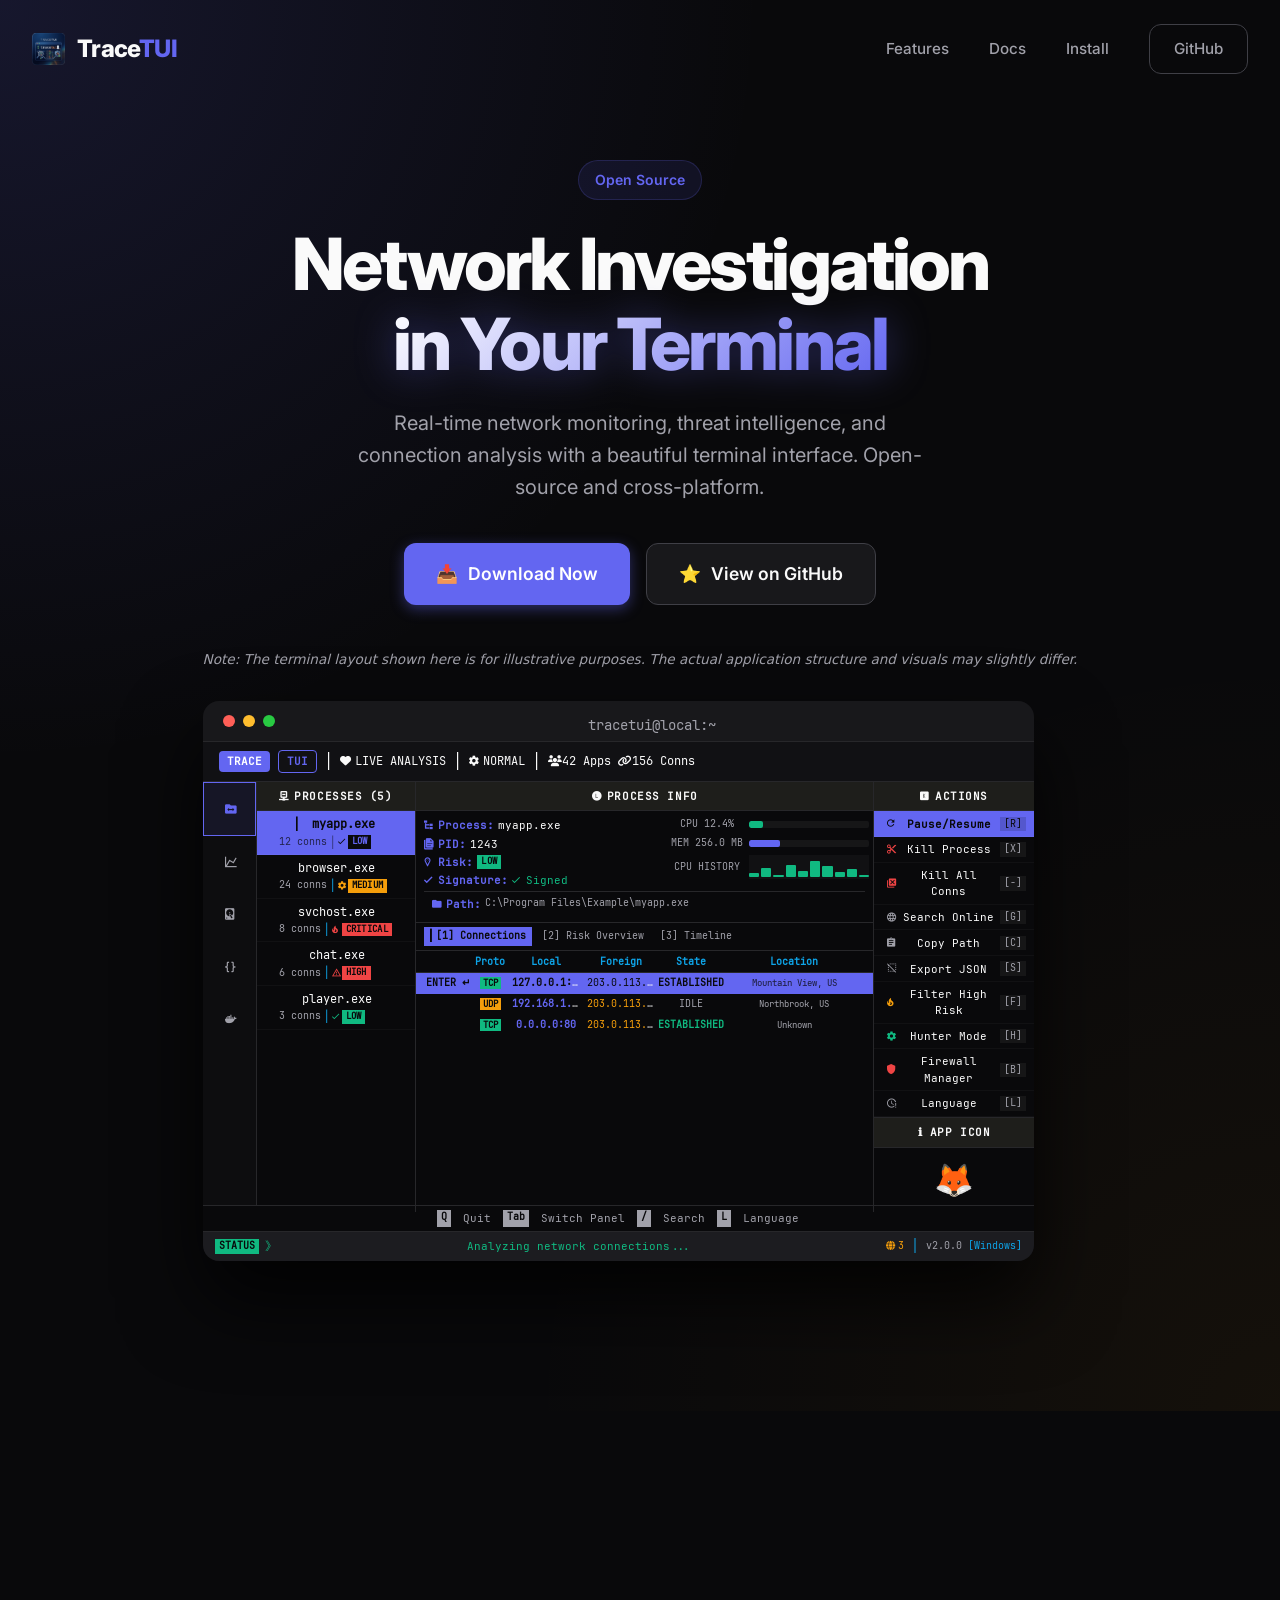
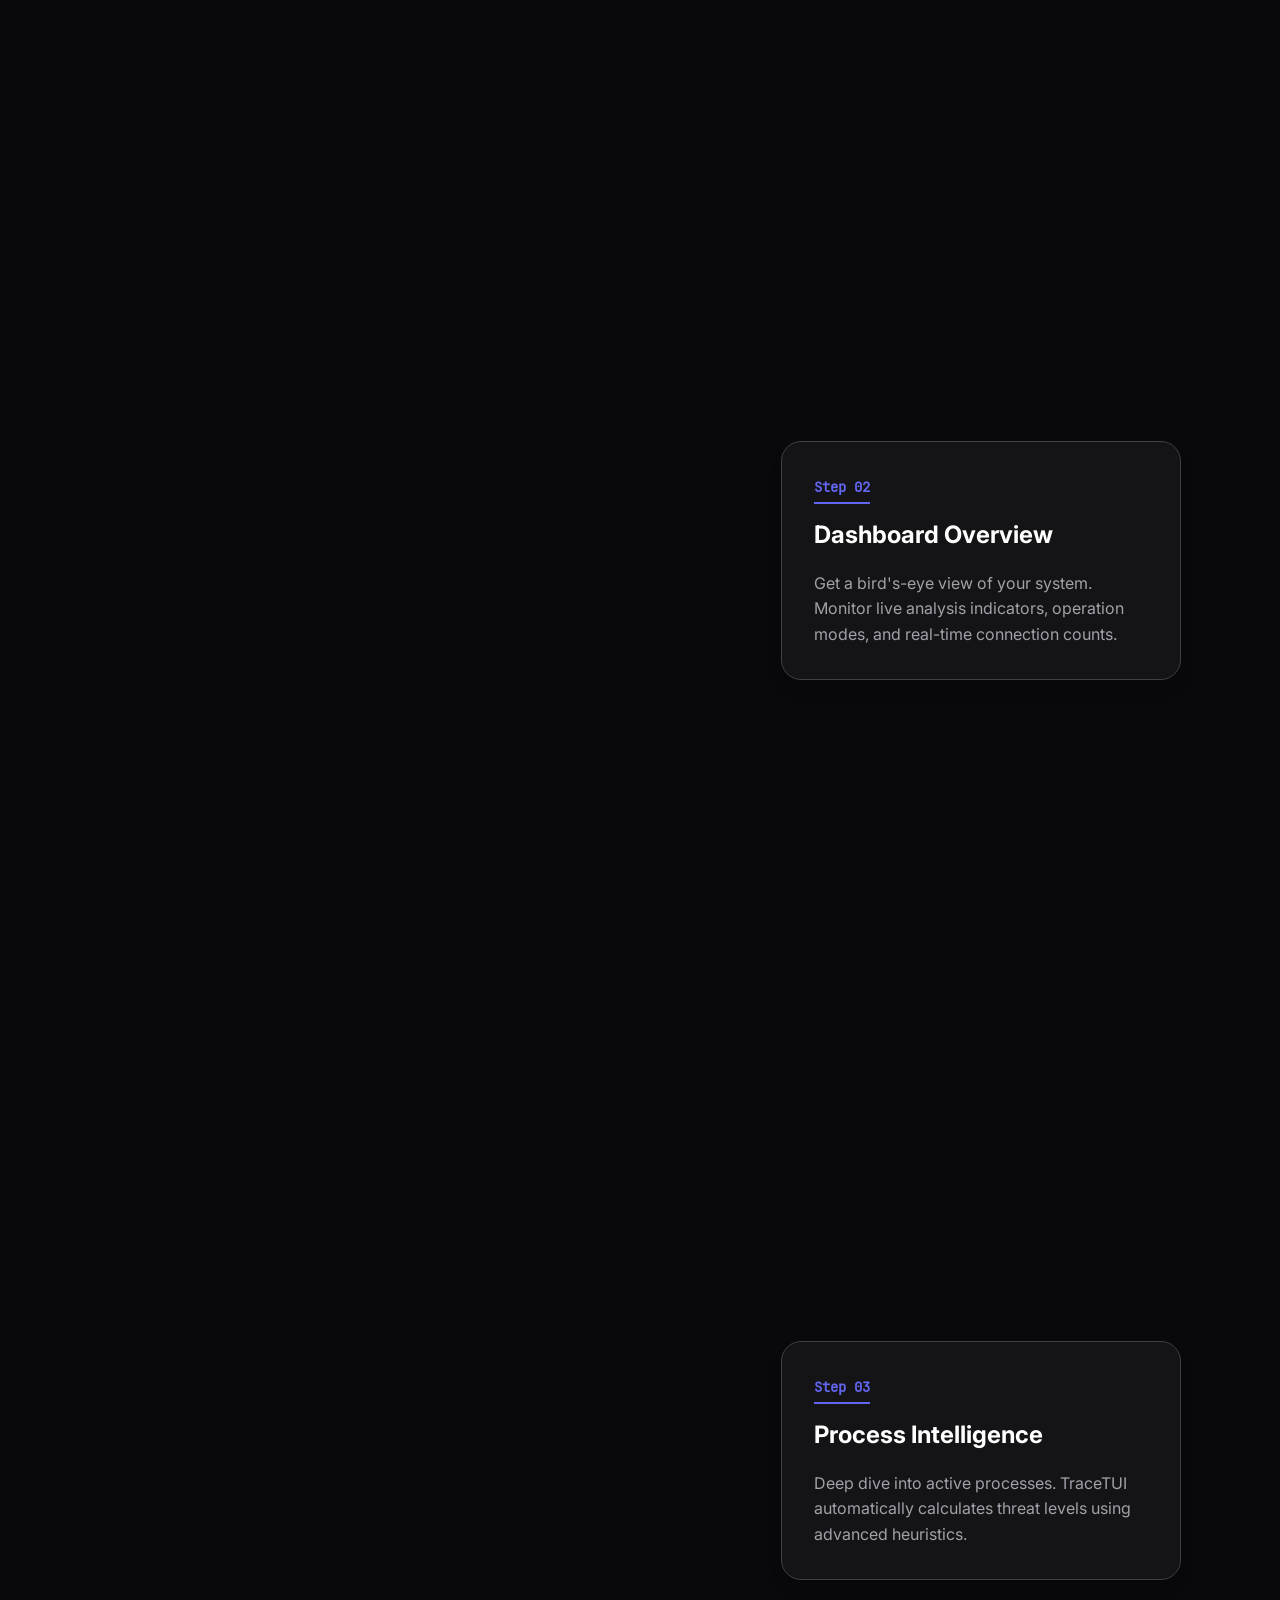
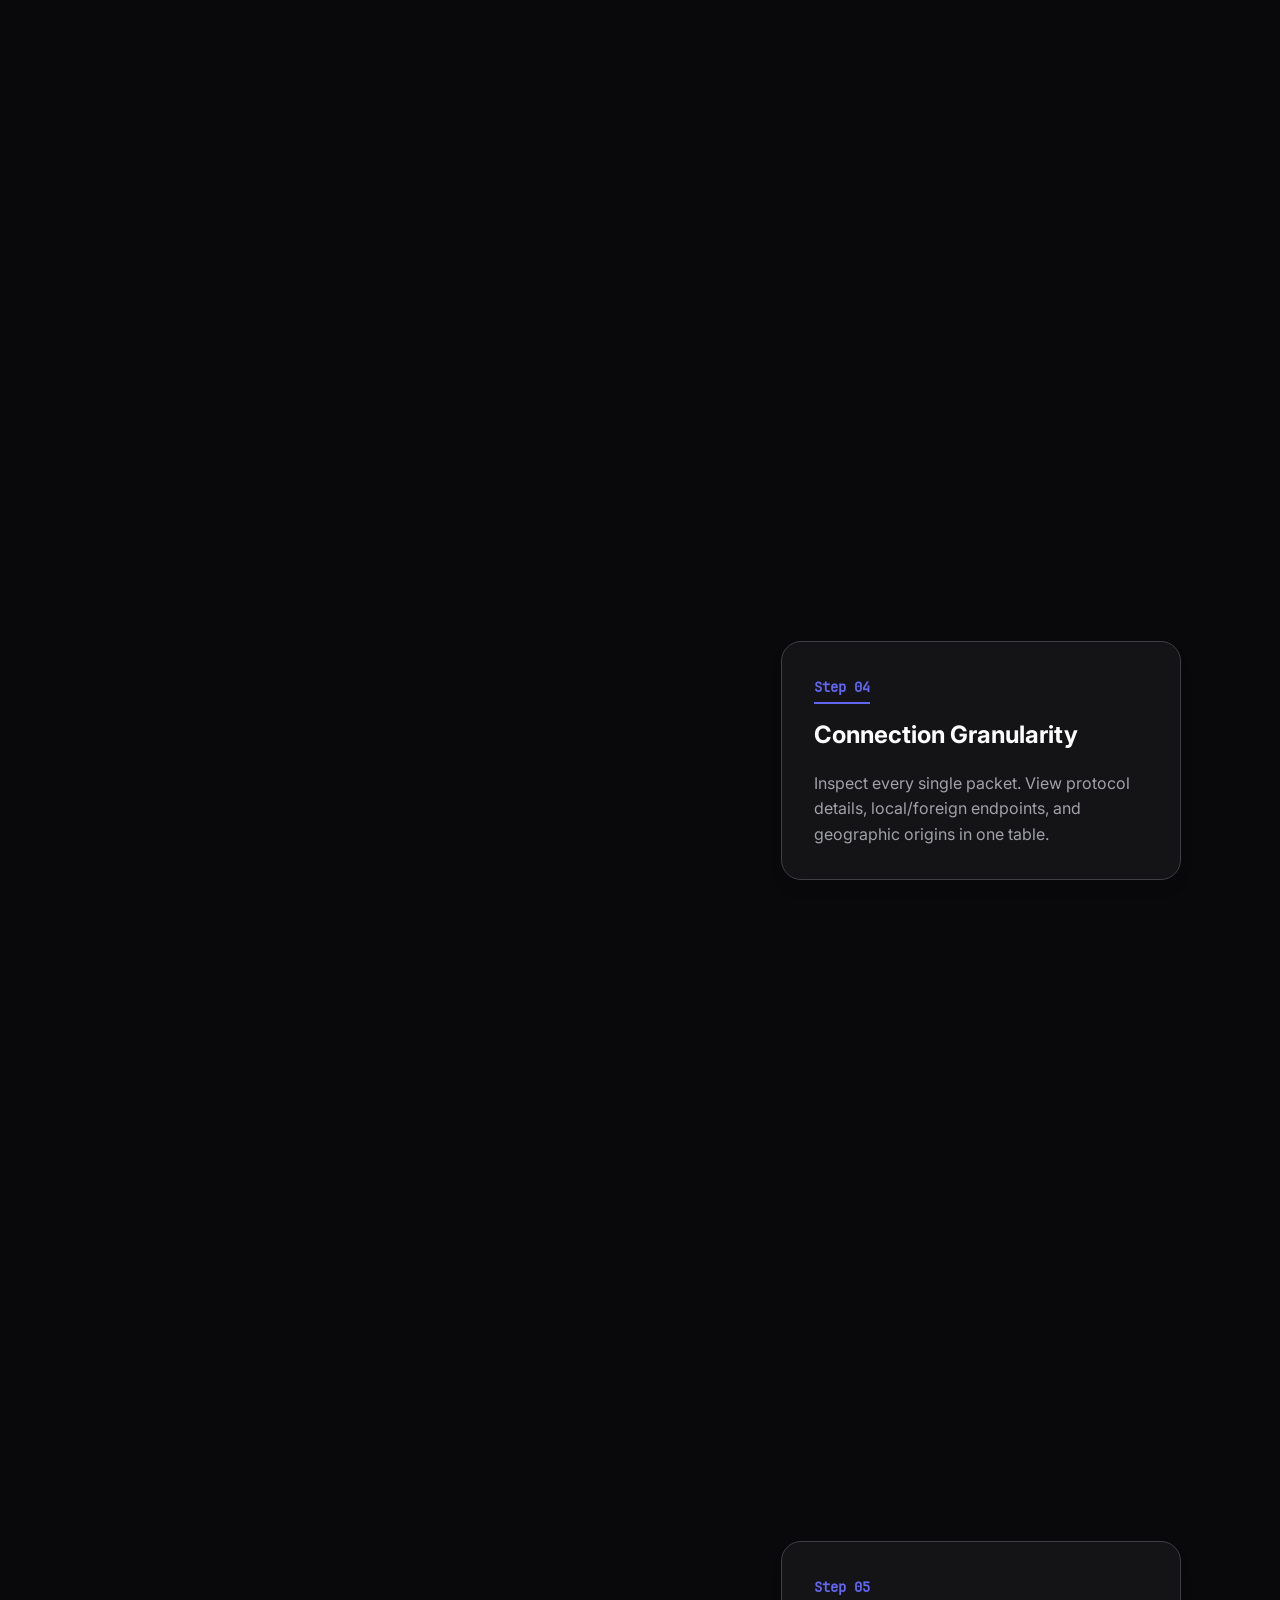
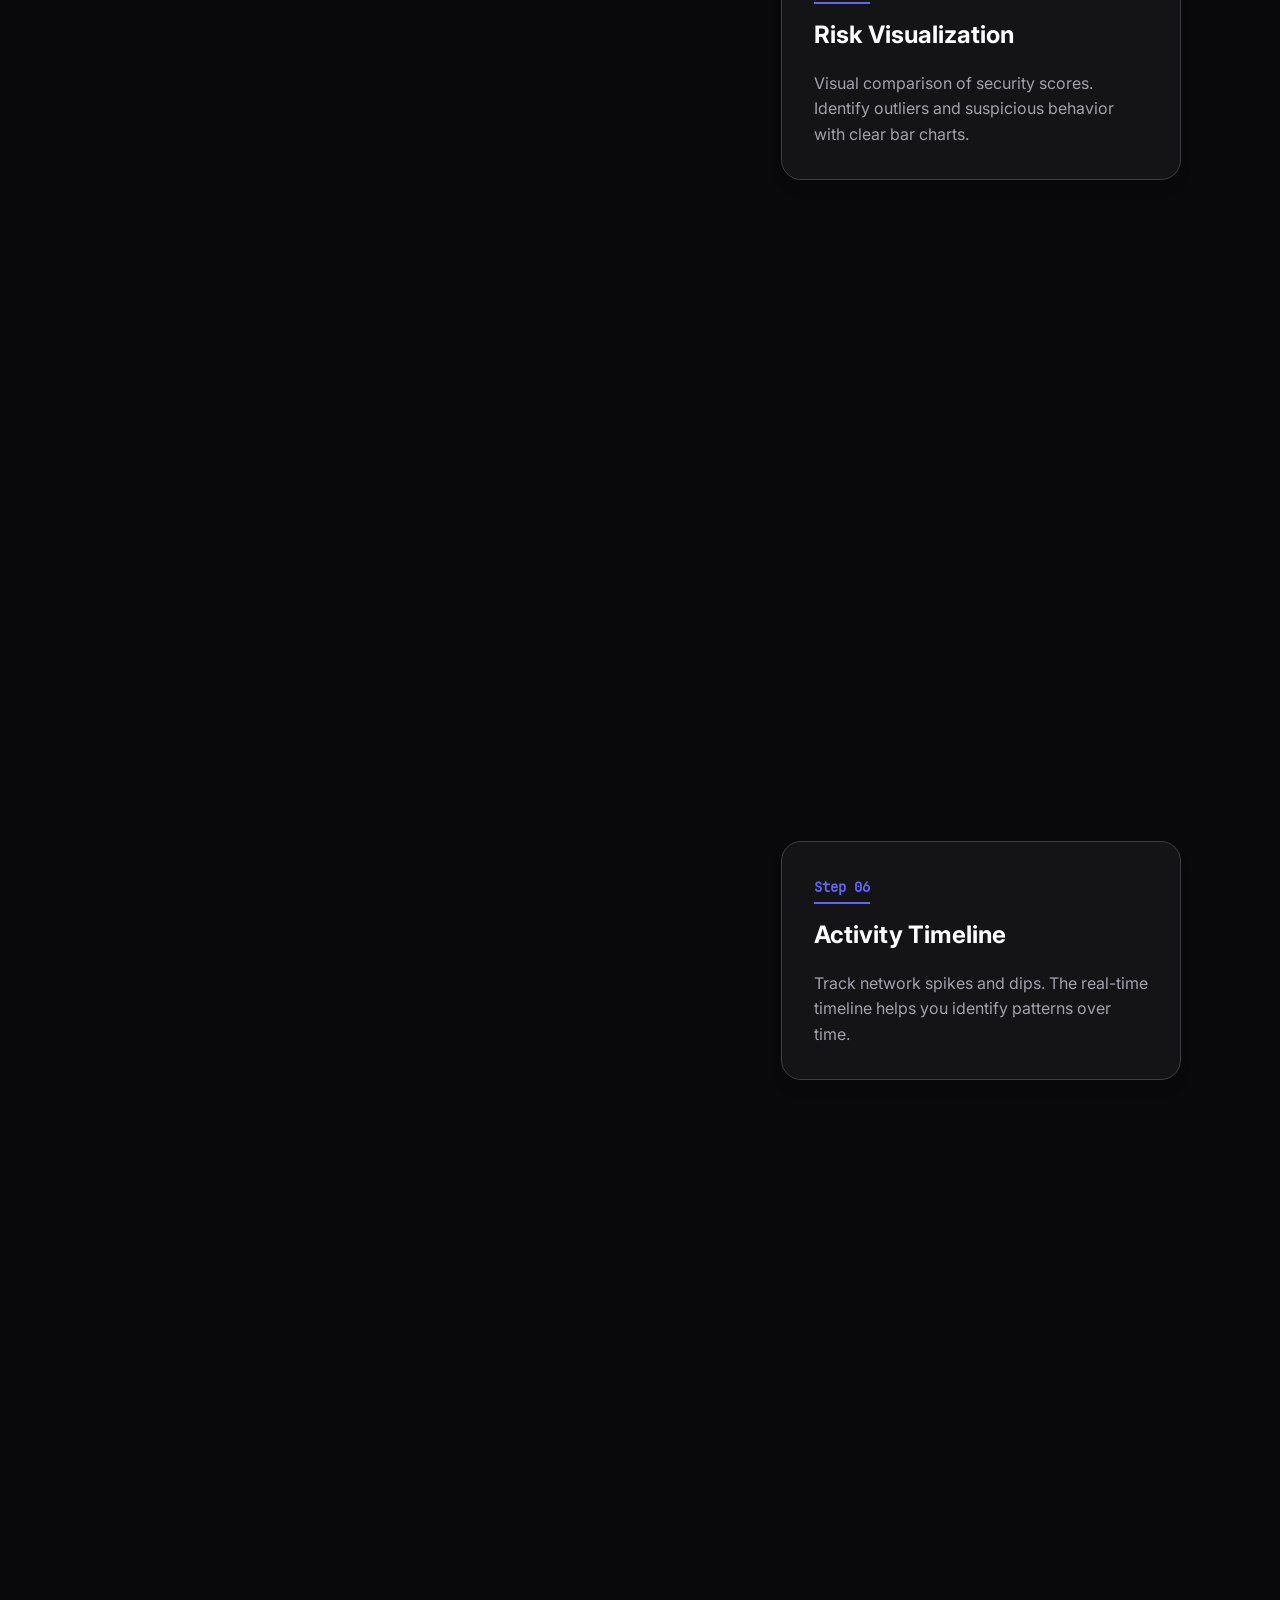
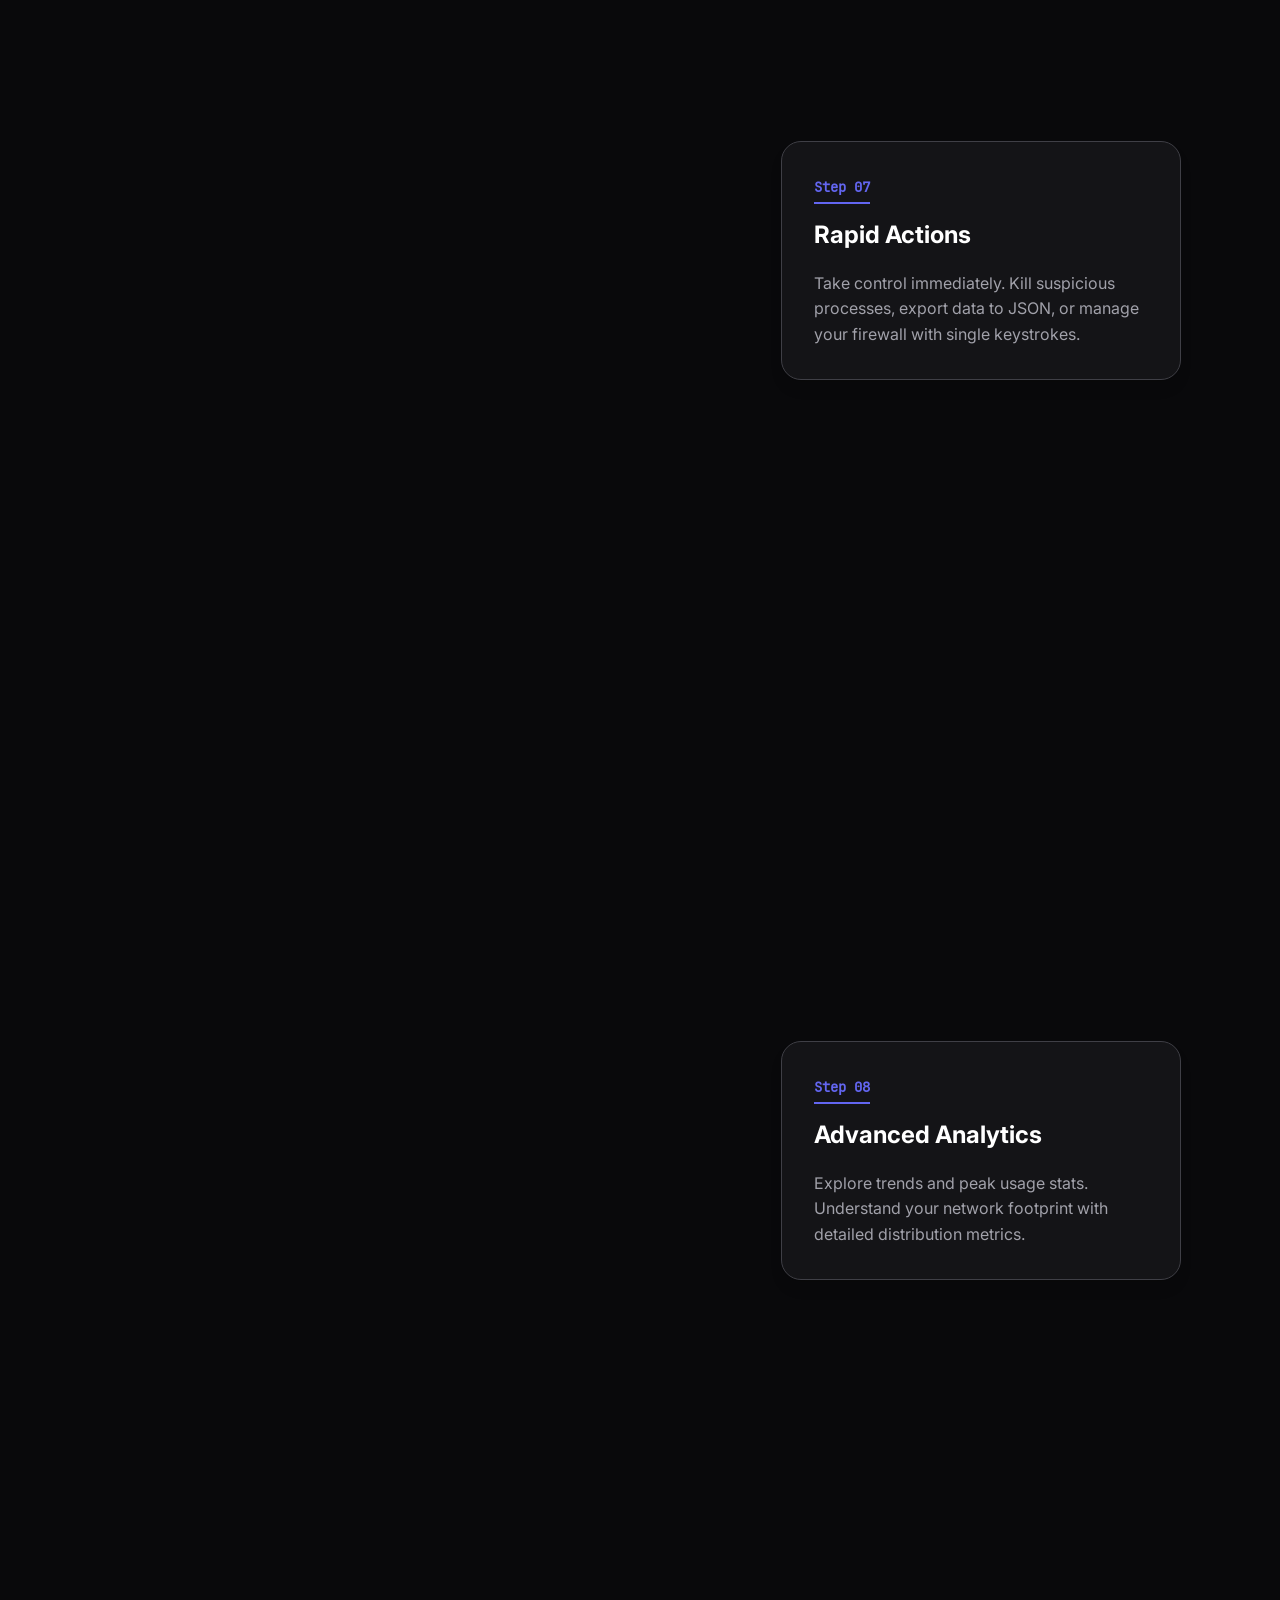
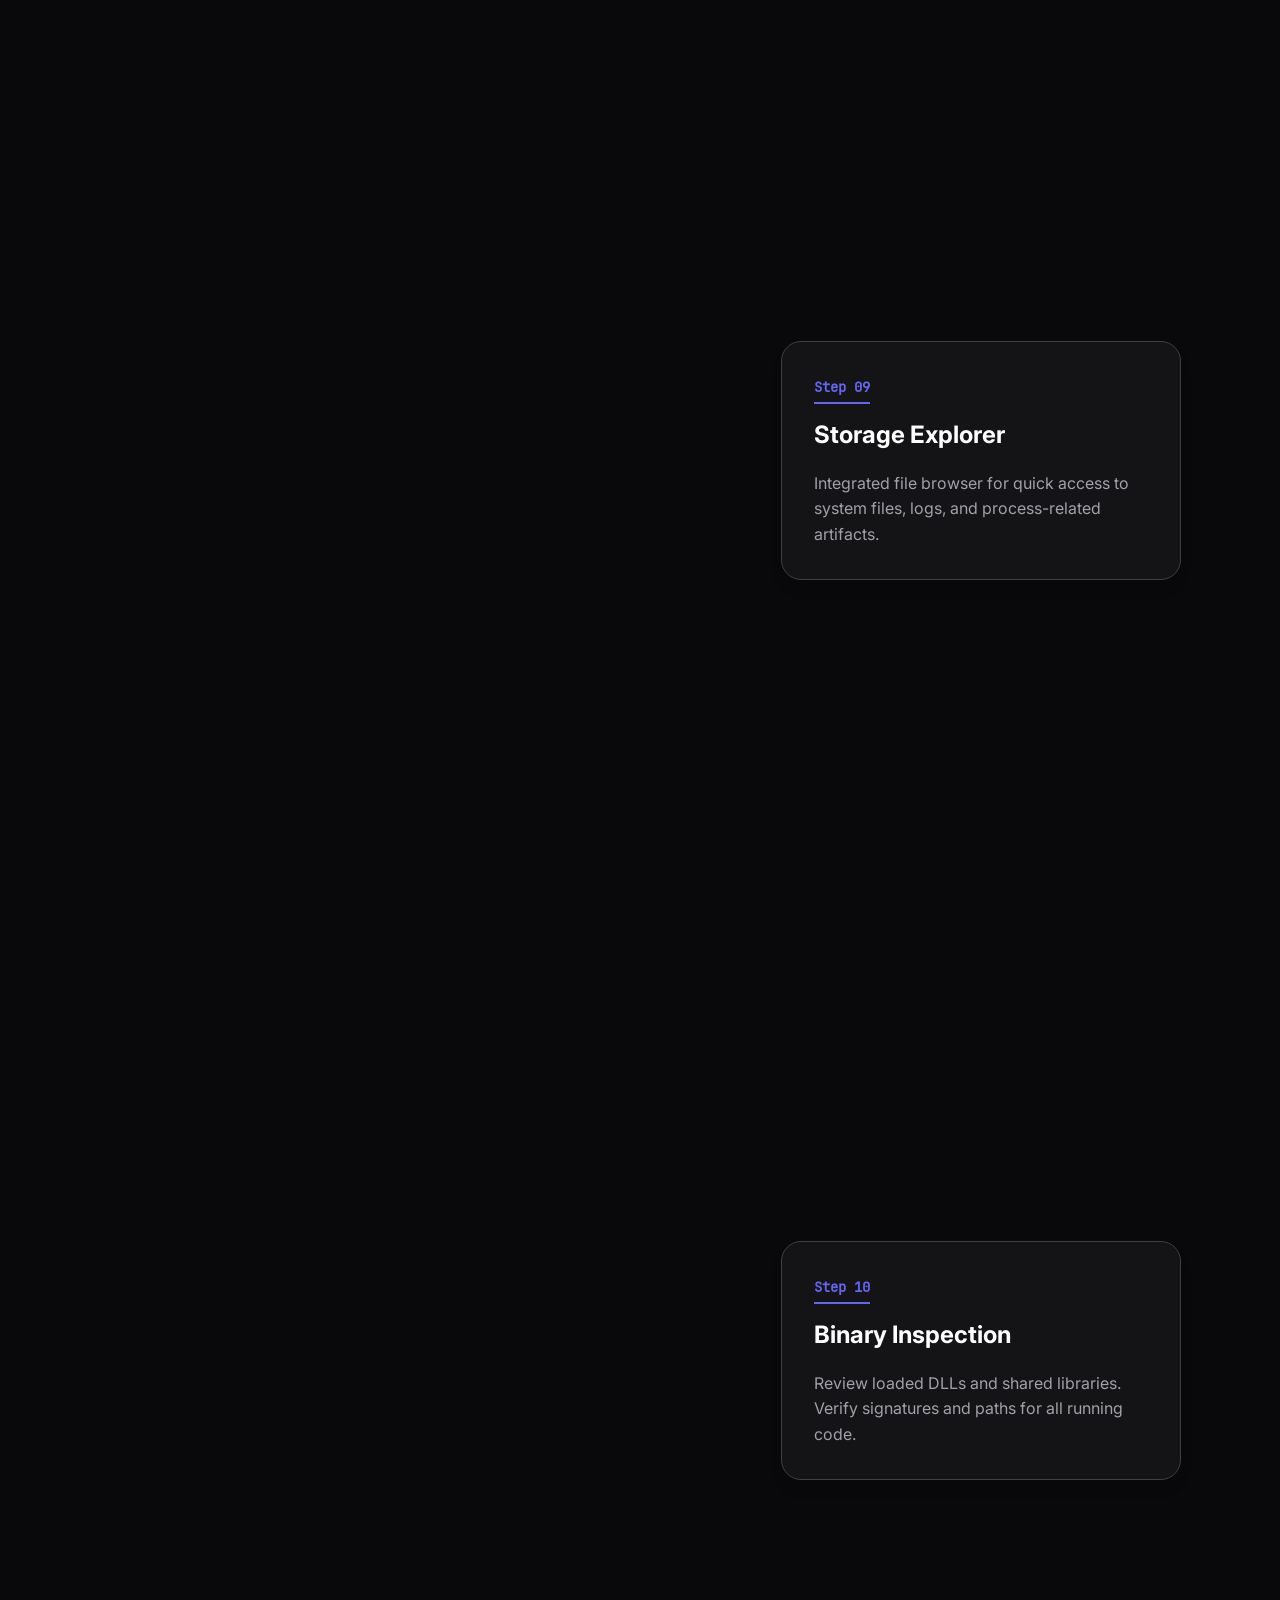
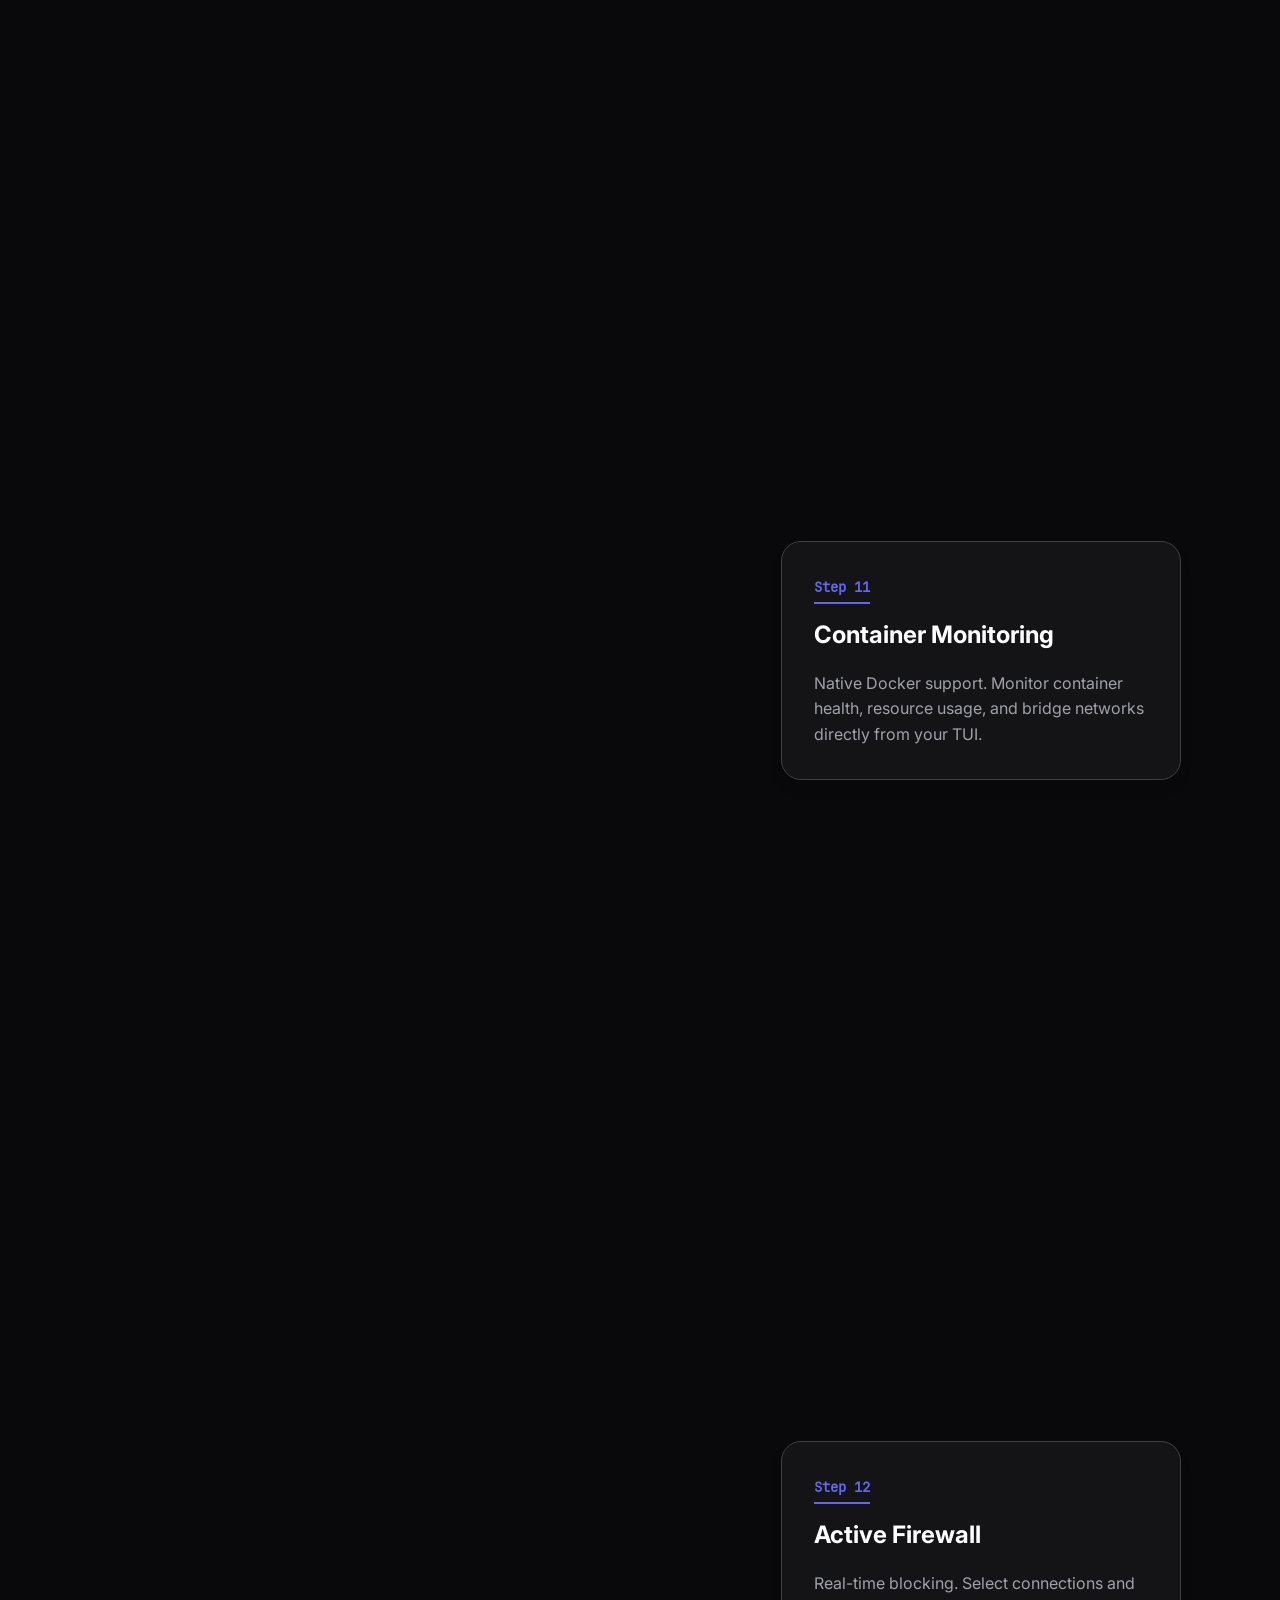
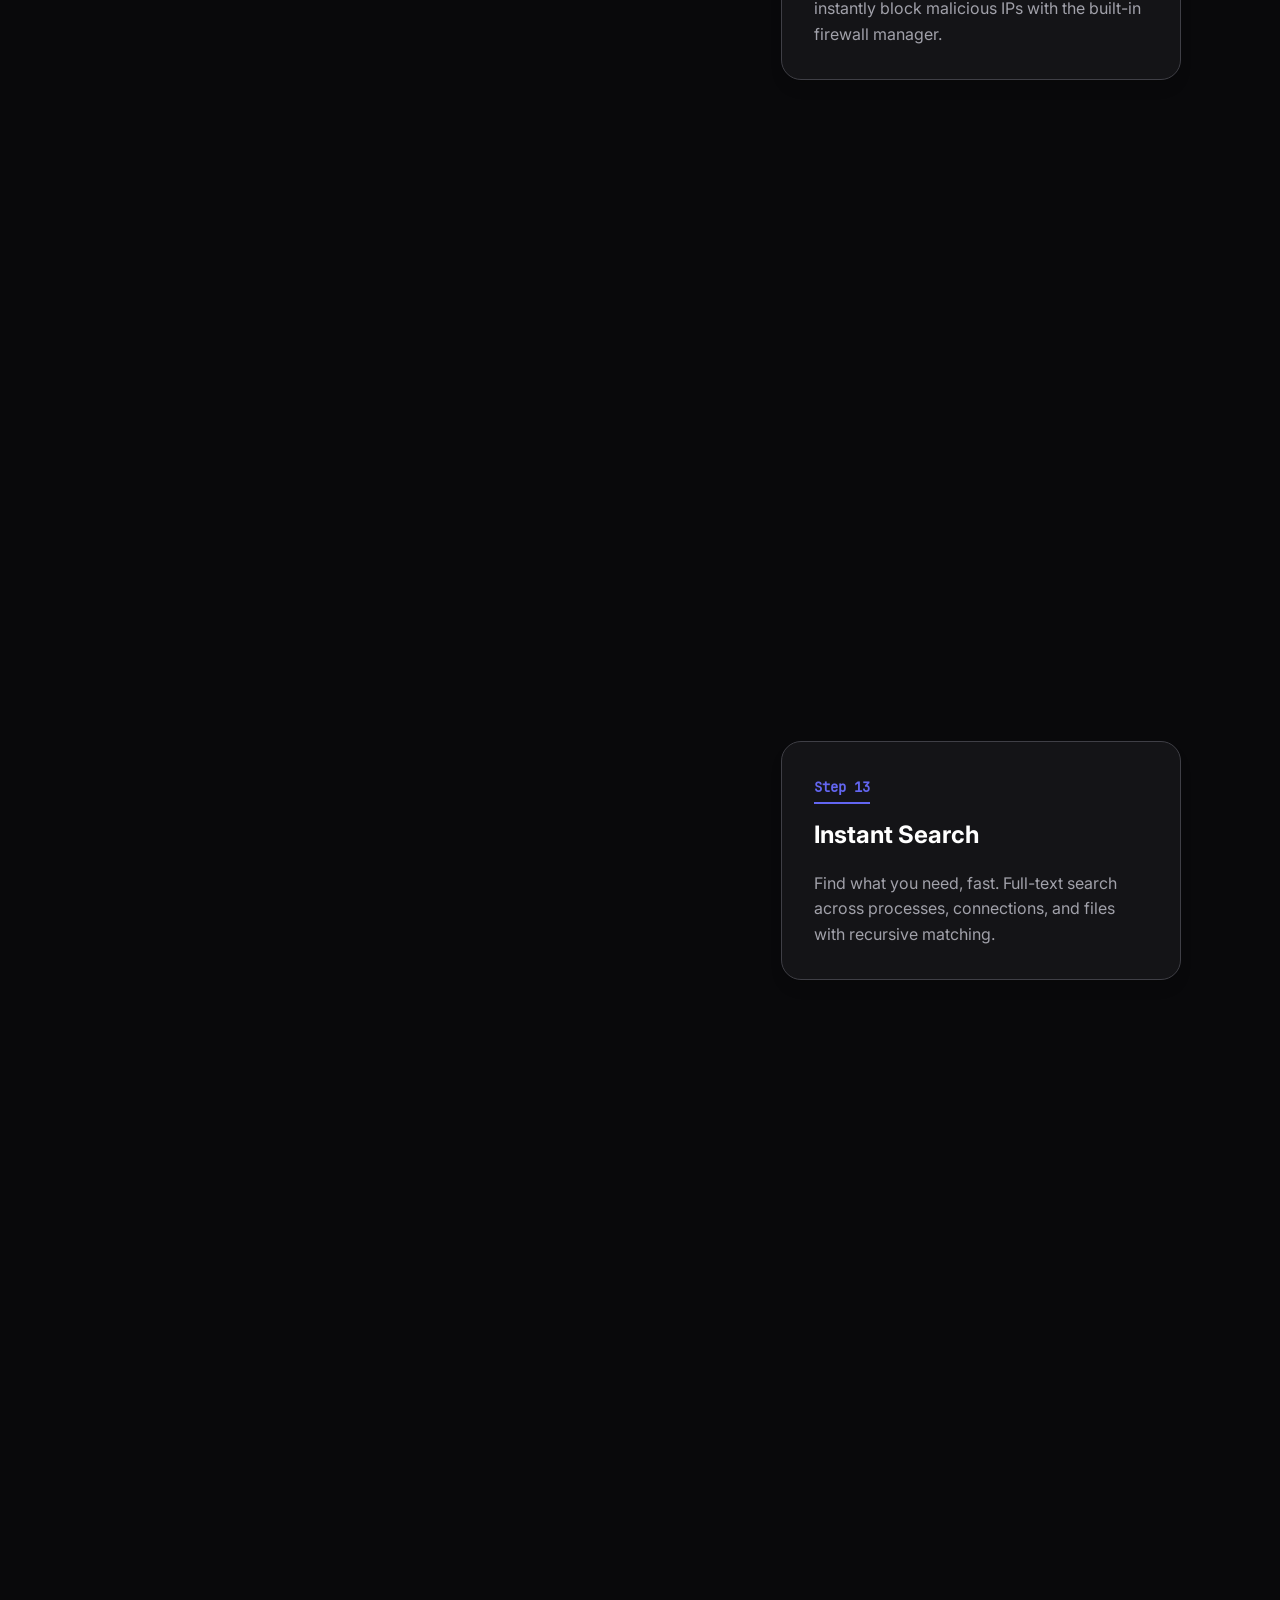
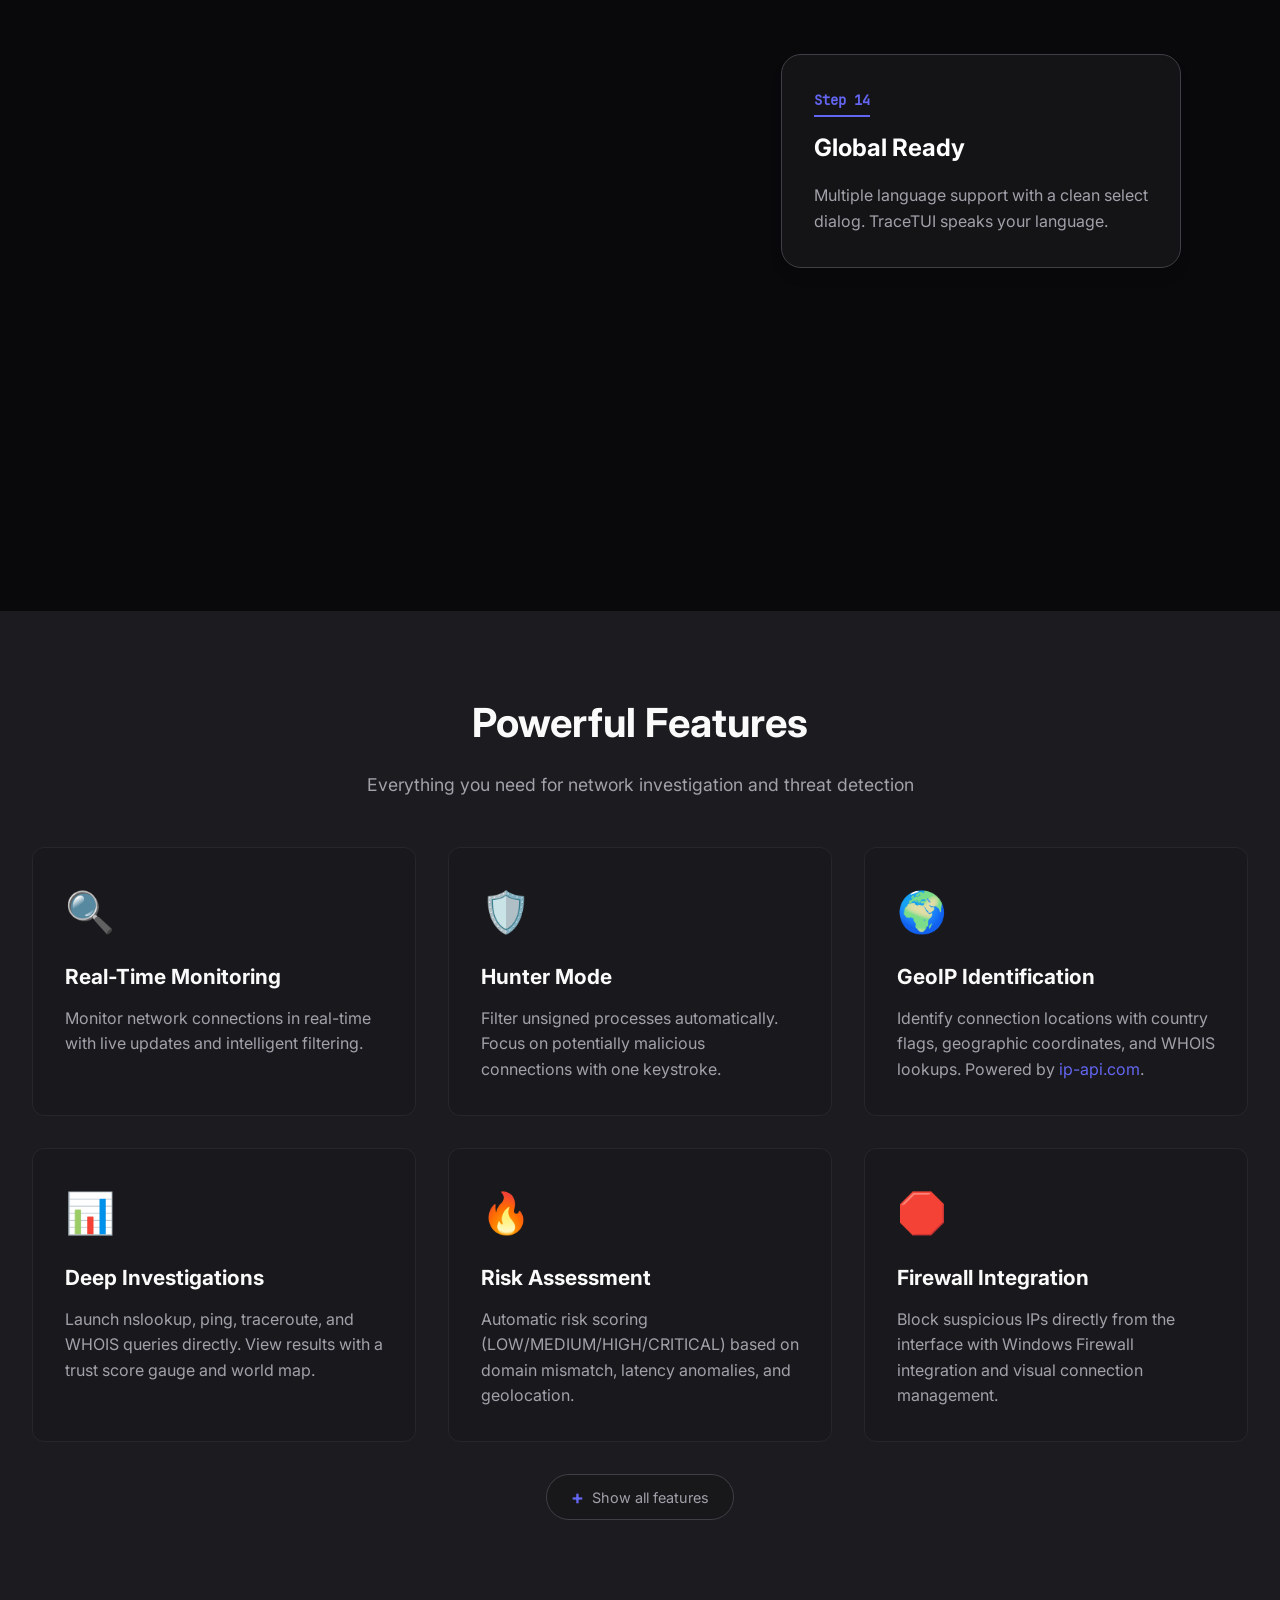
==== commit 20e9fe7f: "🐛: Fixed minors bugs in all sections" ====
--- a/docs/index.html
+++ b/docs/index.html
@@ -747,7 +747,7 @@
                             <span class="status-msg">Analyzing network connections...</span>
                             <span class="status-geo" id="statusGeo">&#xf0ac; 3</span>
                             <span class="status-sep">│</span>
-                            <span class="status-version">v0.0.4</span>
+                            <span class="status-version">v2.0.0</span>
                             <span class="status-os">[Windows]</span>
                         </div>
                     </div>
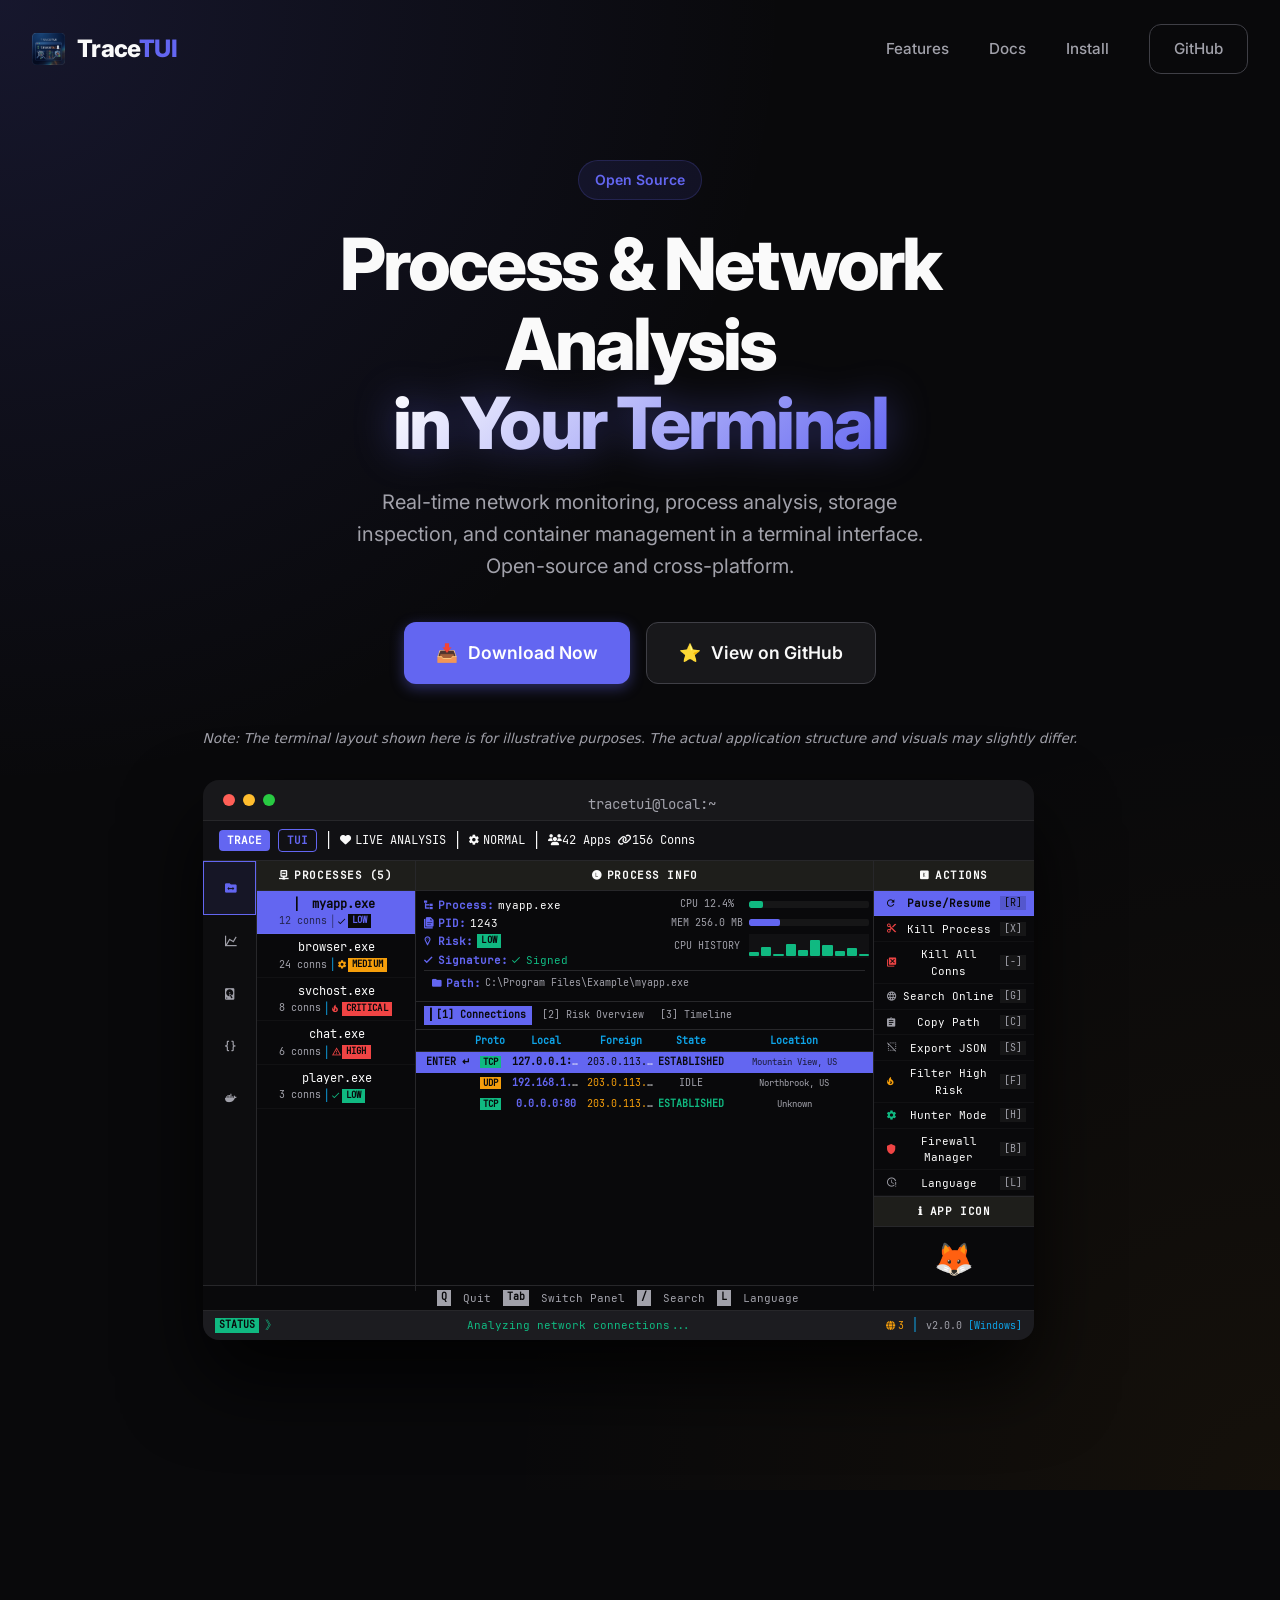
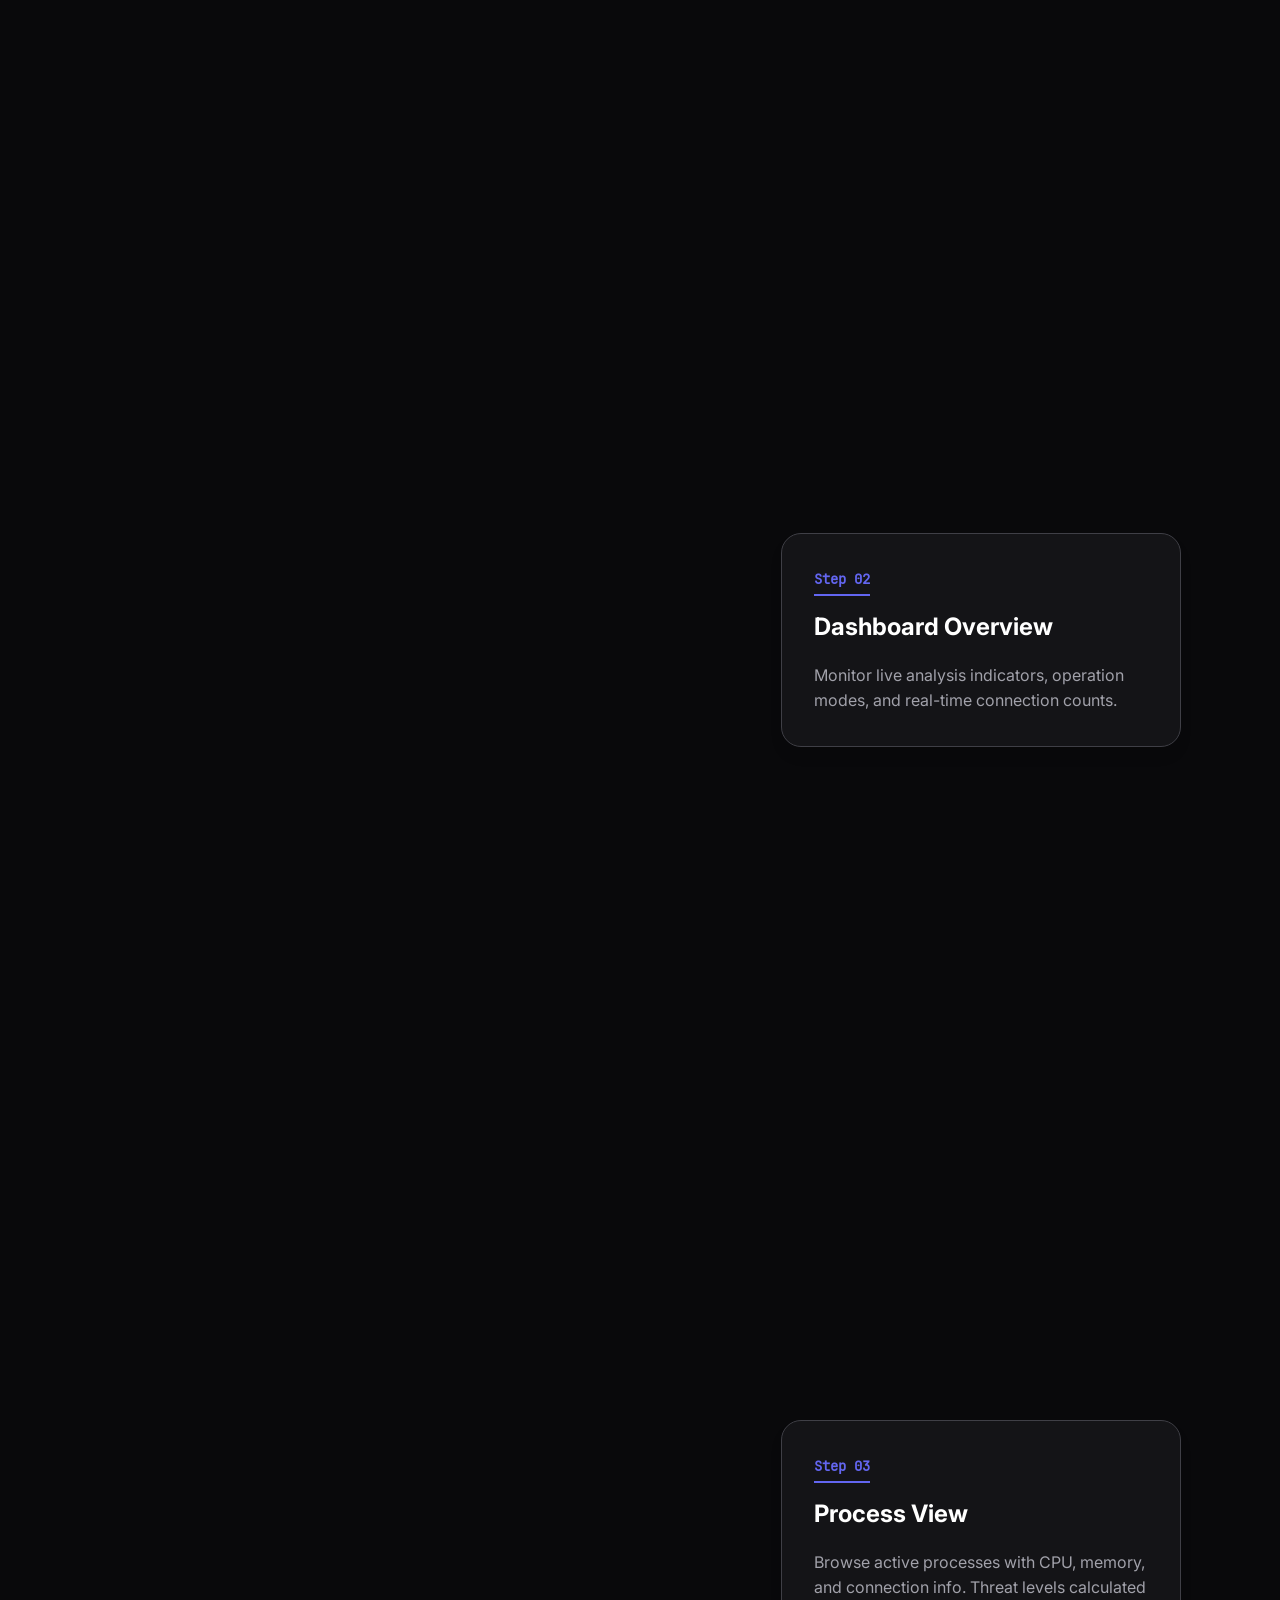
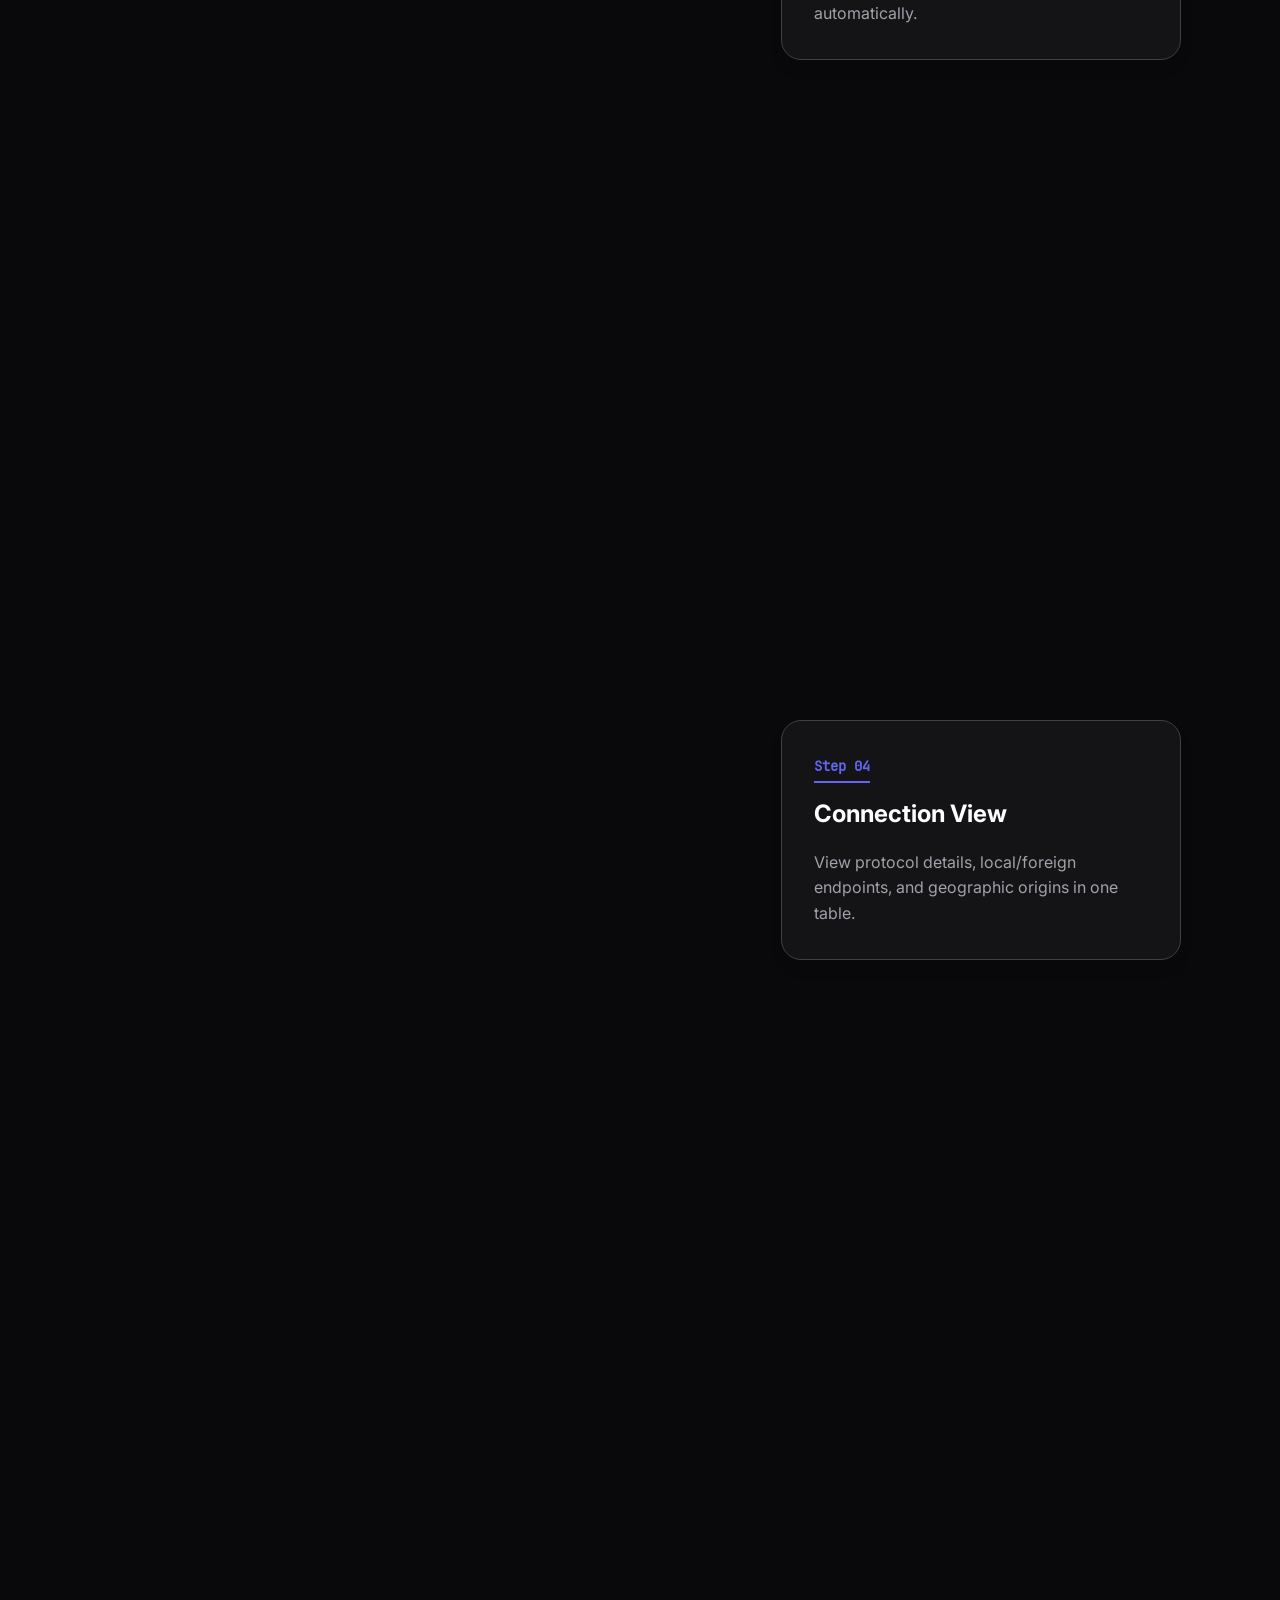
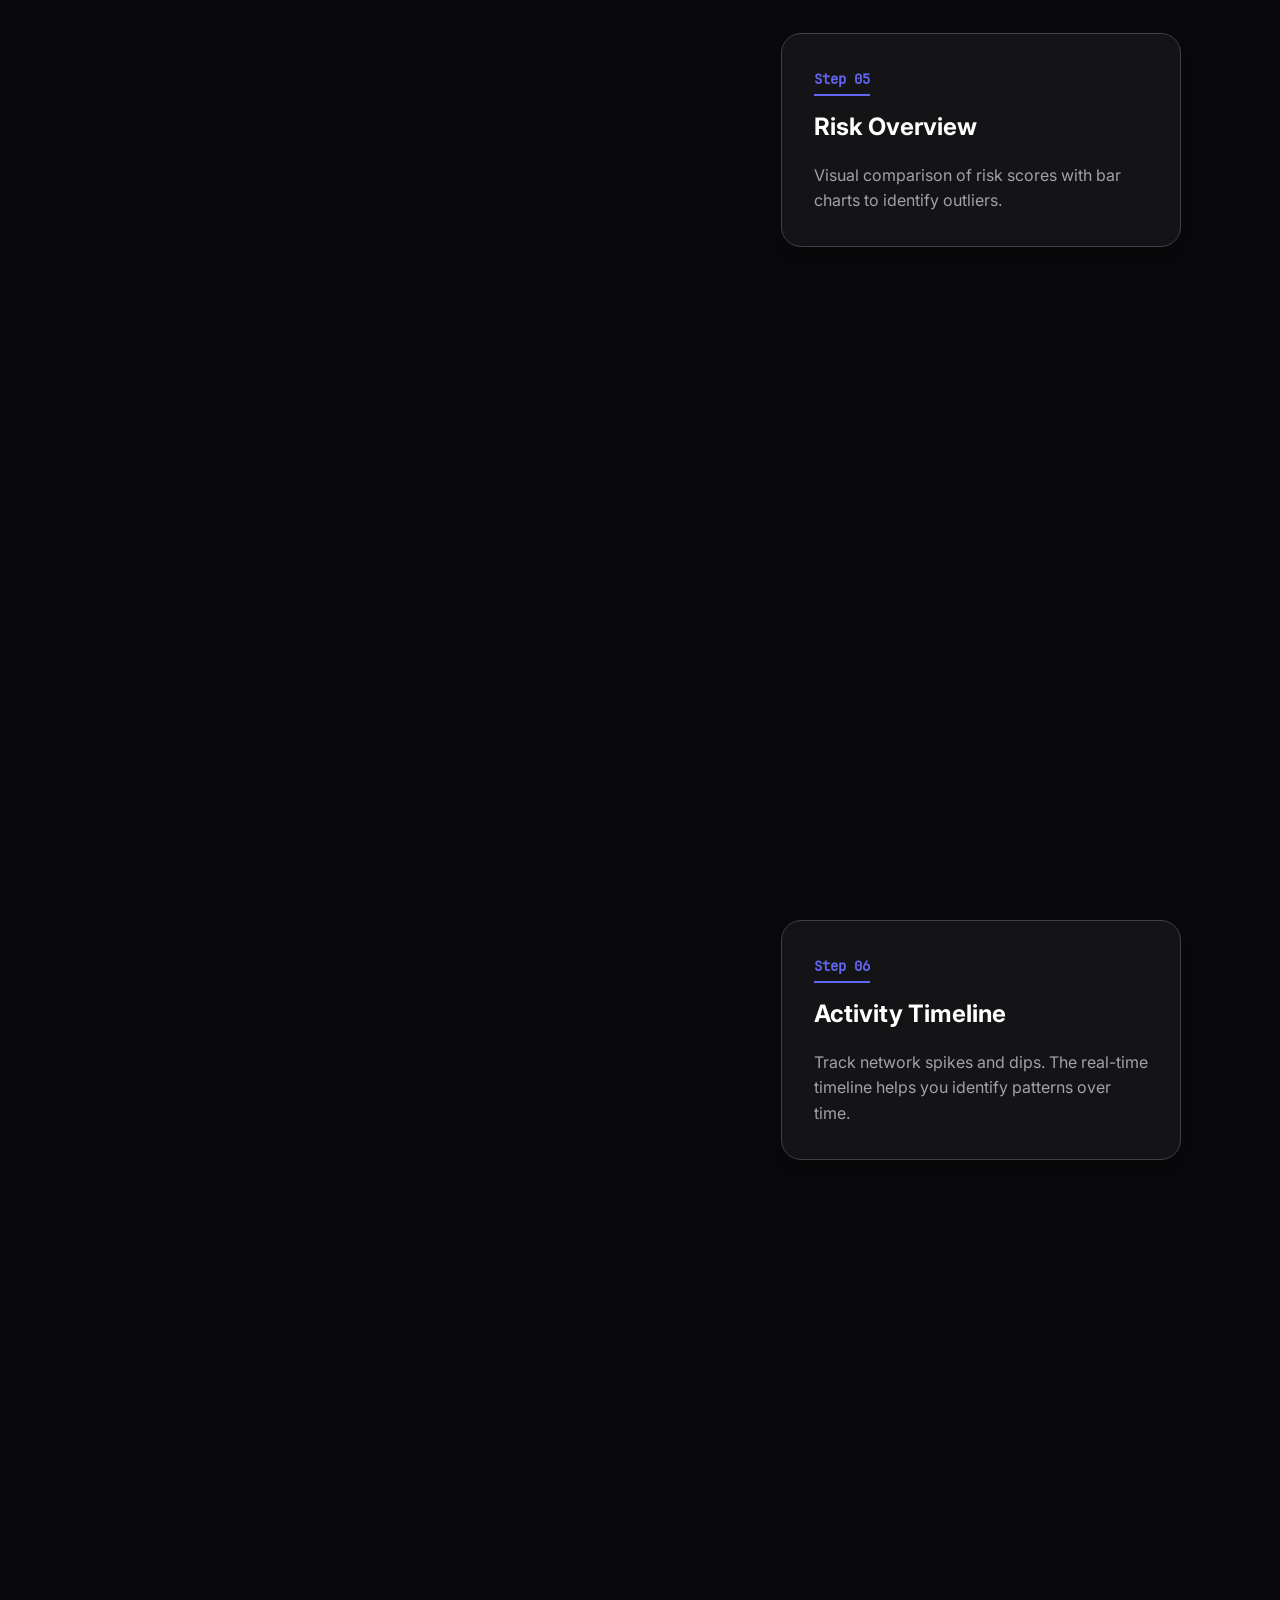
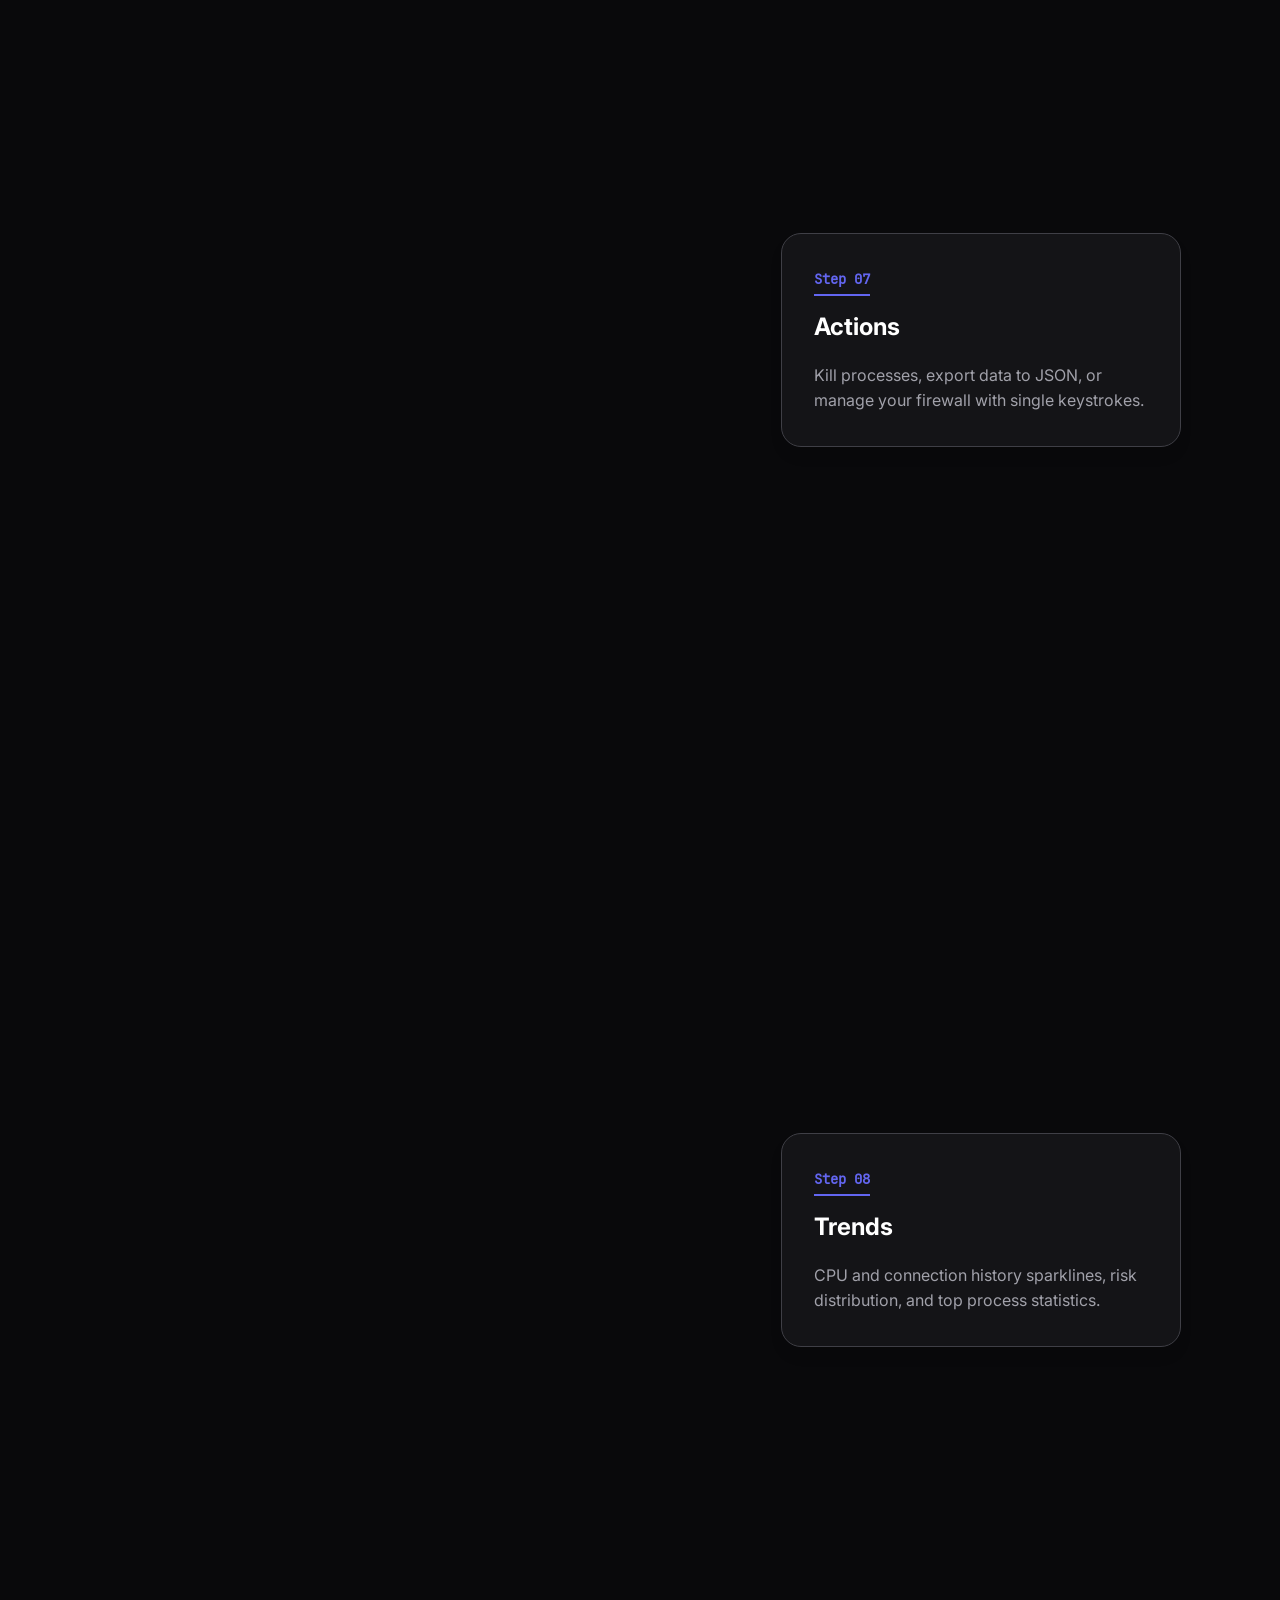
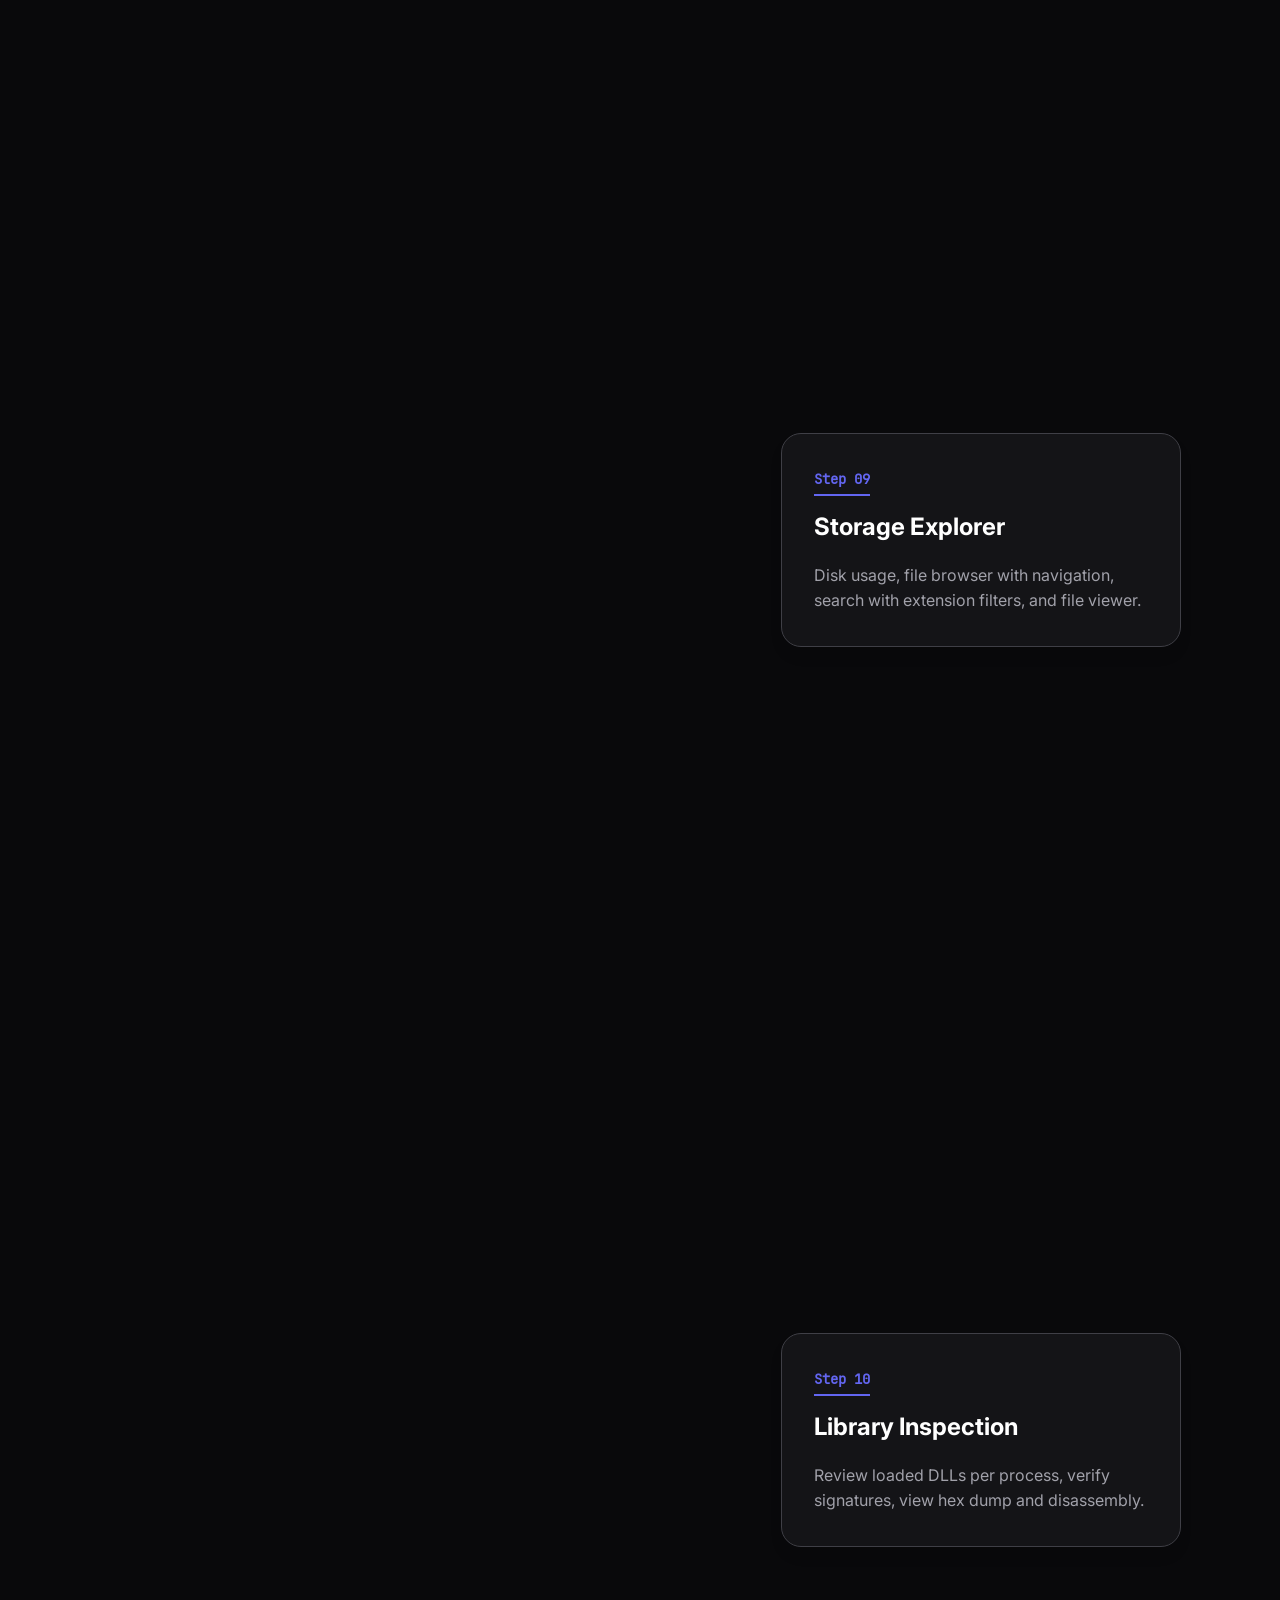
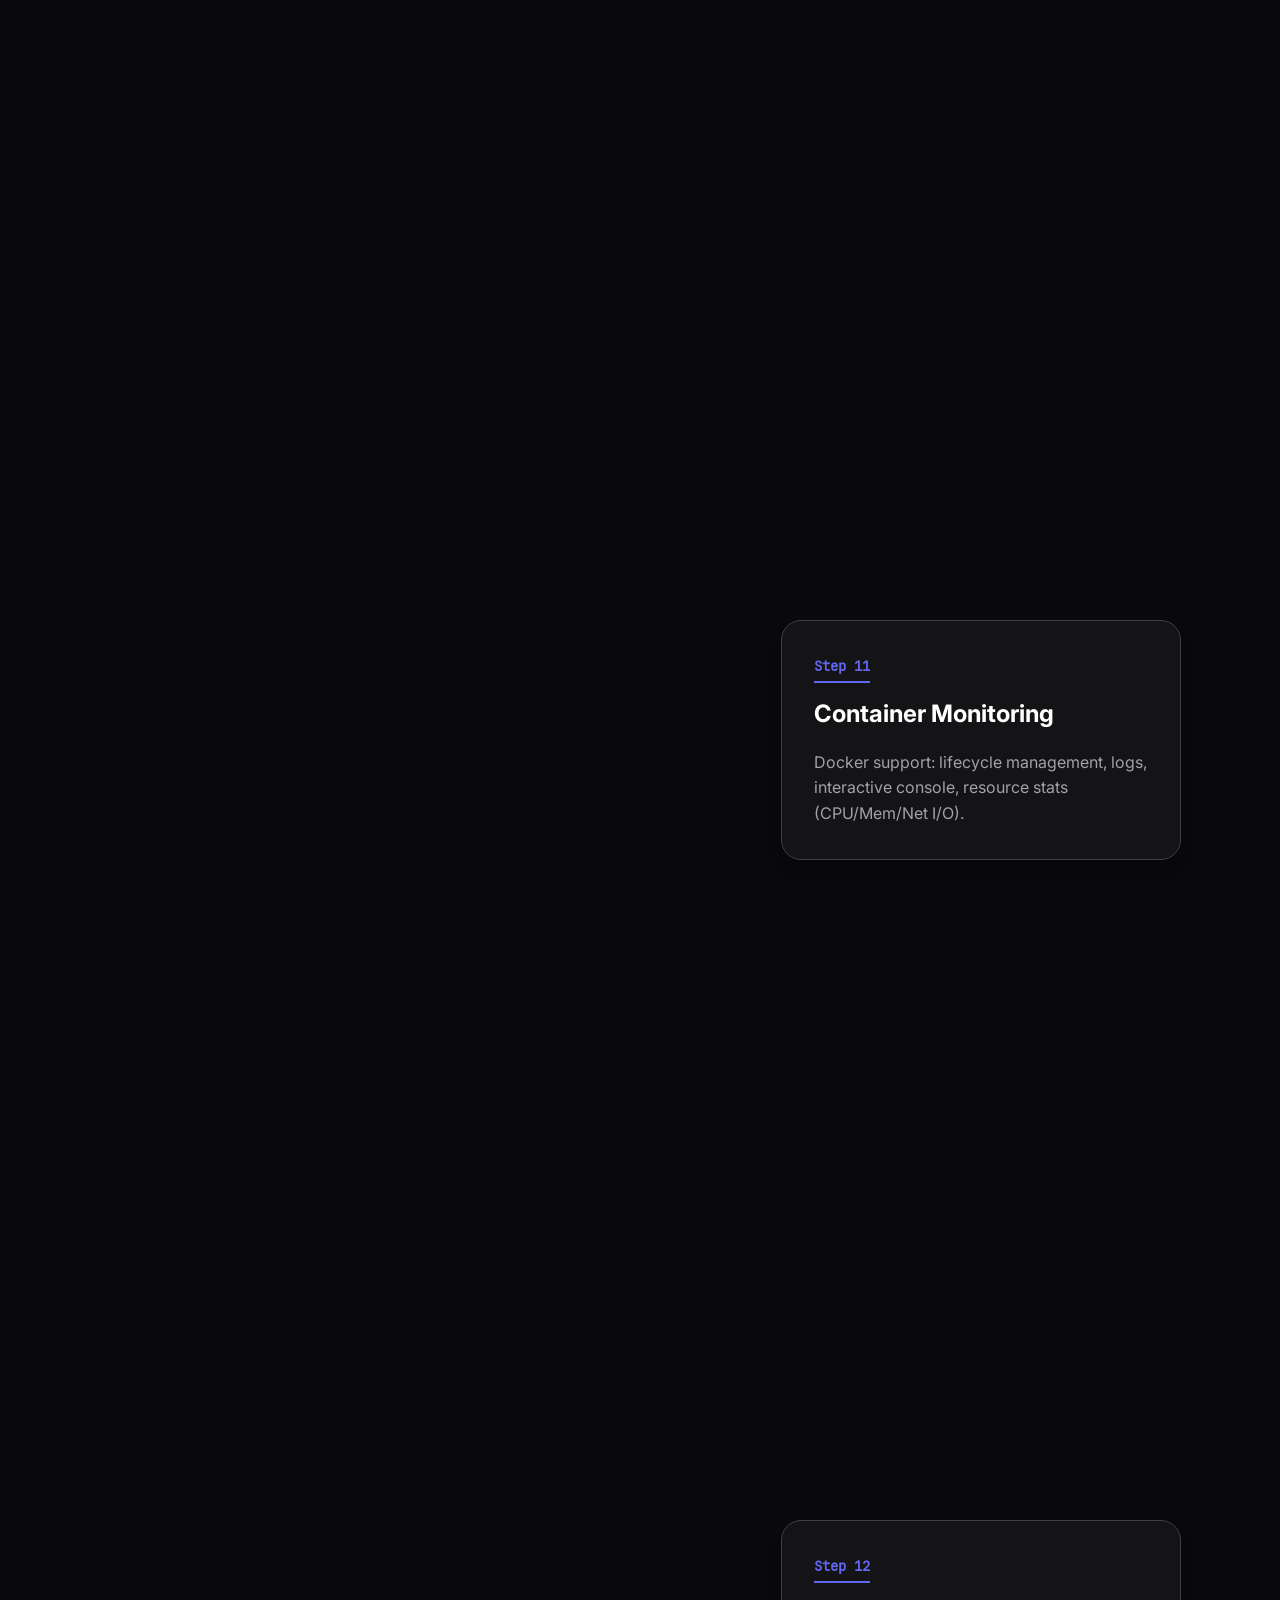
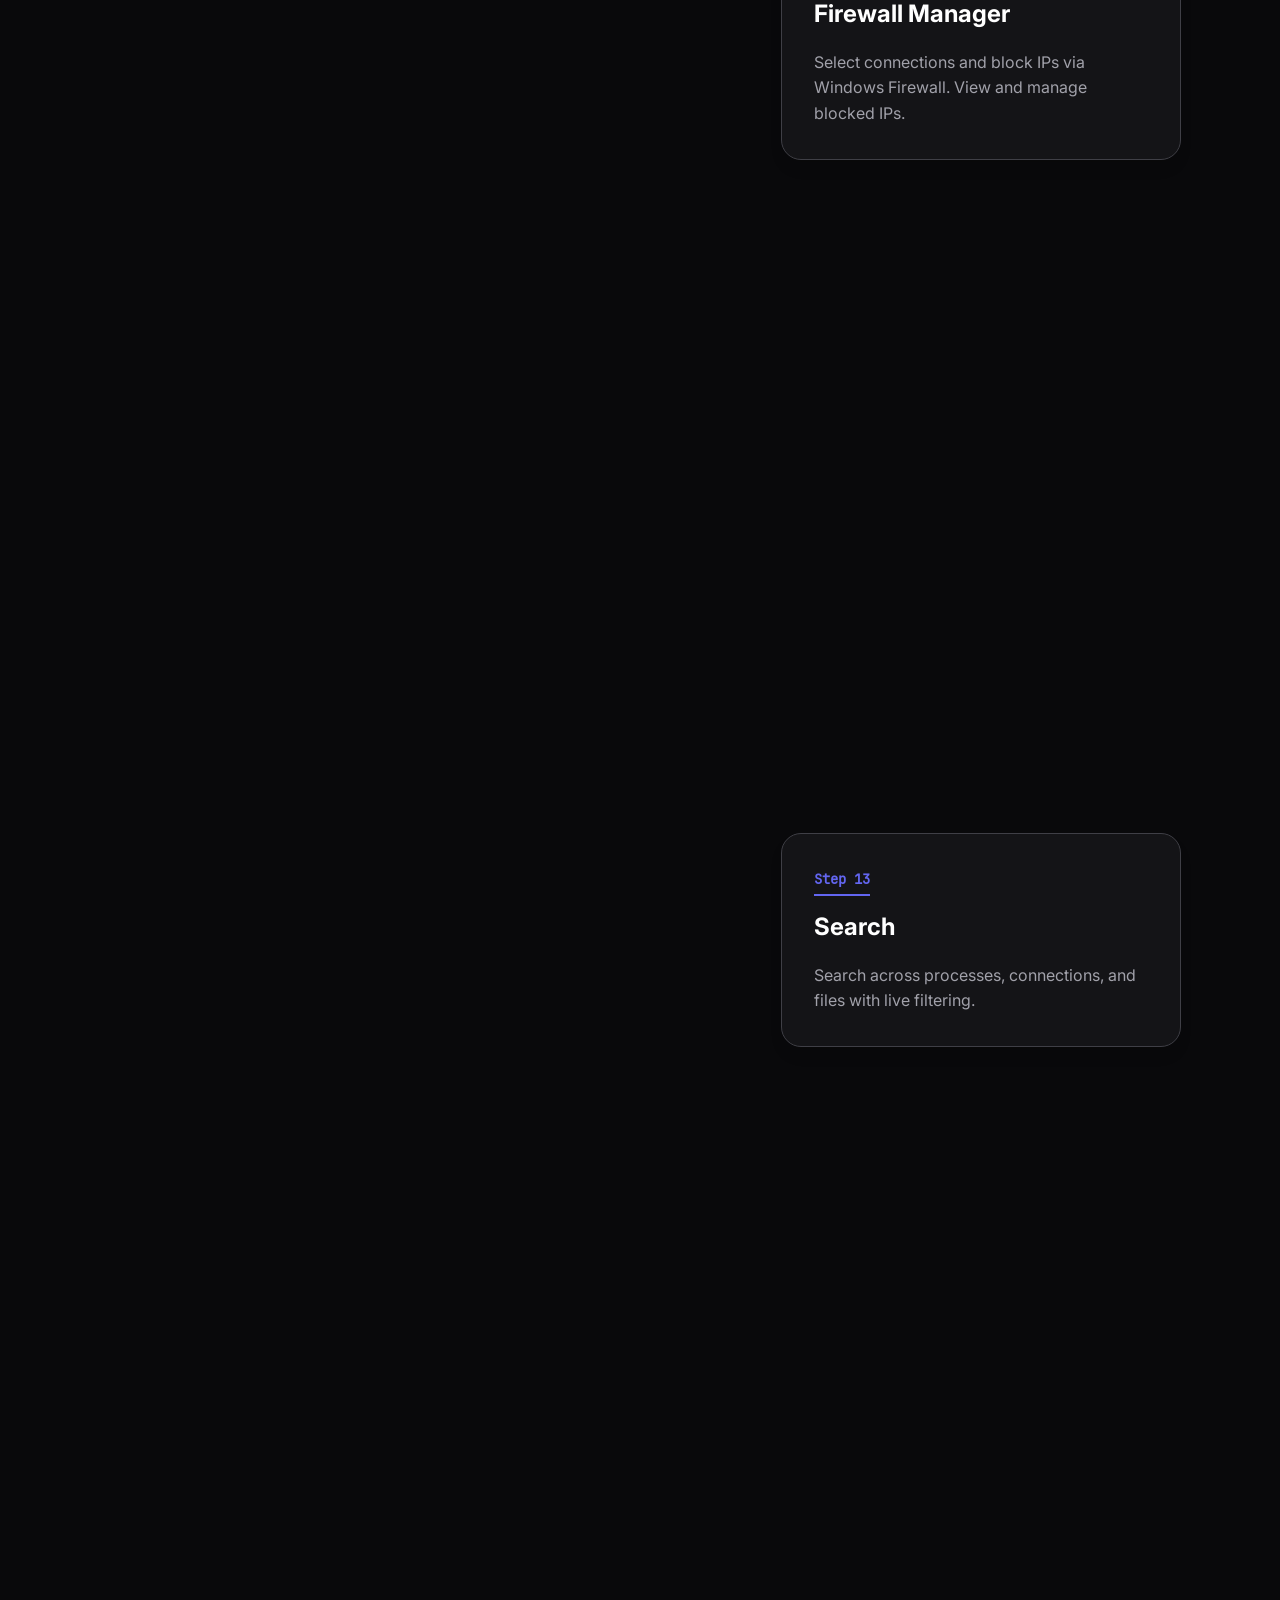
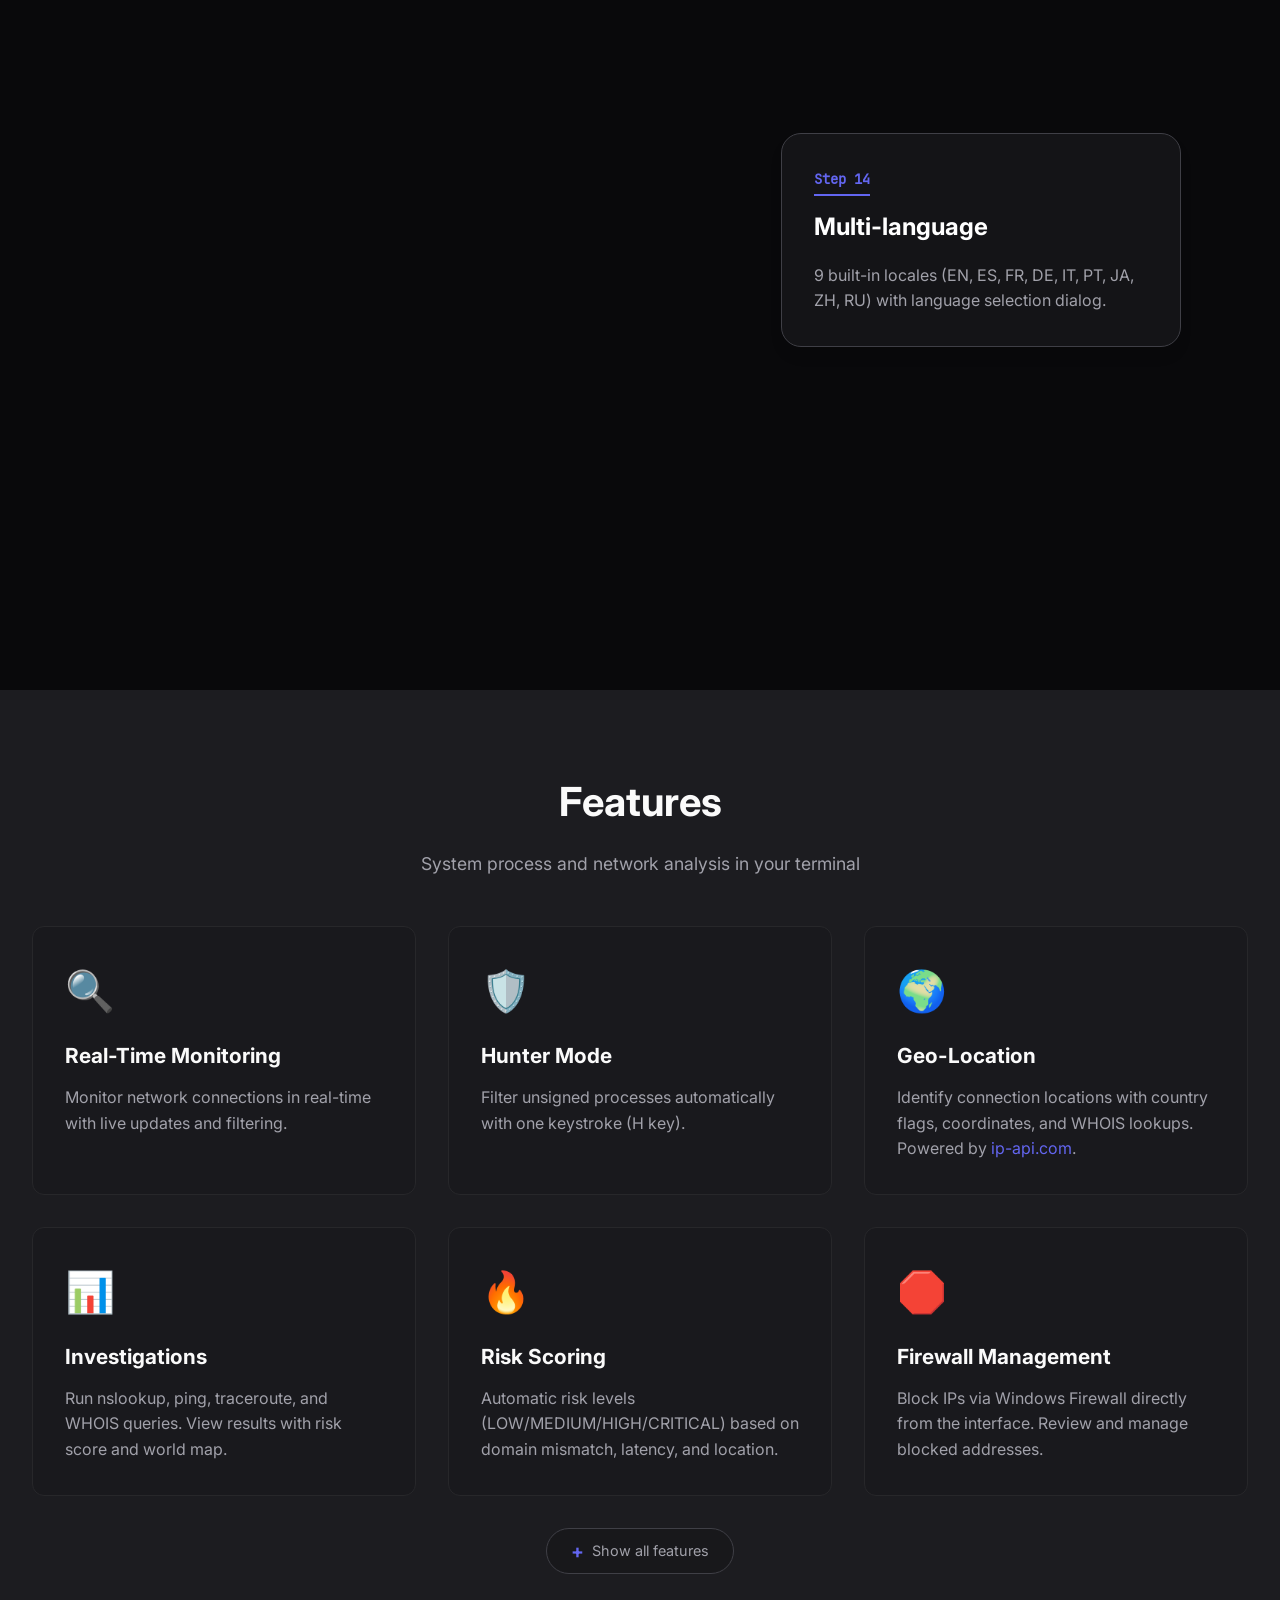
==== commit 7265e16c: "🔧: Updated version info" ====
--- a/docs/index.html
+++ b/docs/index.html
@@ -3,8 +3,8 @@
 <head>
     <meta charset="UTF-8">
     <meta name="viewport" content="width=device-width, initial-scale=1.0">
-    <title>TraceTUI - Modern Network Investigation Tool</title>
-    <meta name="description" content="TraceTUI: Open-source terminal-based network monitoring and threat investigation tool with real-time analysis">
+    <title>TraceTUI - Terminal System Process & Network Analysis</title>
+    <meta name="description" content="TraceTUI: Open-source terminal-based system process and network analysis tool with real-time monitoring">
     <link rel="icon" type="image/png" href="assets/tracetuiicon.png">
     <link rel="preconnect" href="https://fonts.googleapis.com">
     <link rel="preconnect" href="https://fonts.gstatic.com" crossorigin>
@@ -39,12 +39,12 @@
             <div class="hero-text">
                 <div class="badge">Open Source</div>
                 <h1 class="hero-title">
-                    Network Investigation<br>
+                    Process & Network Analysis<br>
                     <span class="accent">in Your Terminal</span>
                 </h1>
                 <p class="hero-subtitle">
-                    Real-time network monitoring, threat intelligence, and connection analysis 
-                    with a beautiful terminal interface. Open-source and cross-platform.
+                    Real-time network monitoring, process analysis, storage inspection, and container management
+                    in a terminal interface. Open-source and cross-platform.
                 </p>
                 <div class="hero-buttons">
                     <a href="#install" class="btn btn-primary btn-lg">
@@ -774,35 +774,35 @@
                     <div class="step-card">
                         <span class="step-num">Step 01</span>
                         <h3>Navigation Sidebar</h3>
-                        <p>Access the 5 main sections: Networks, Trends, Storage, Libraries, and Containers. Highly responsive and collapsible.</p>
+                        <p>Access the 5 sections: Networks, Trends, Storage, Libraries, and Containers. Collapsible with M key.</p>
                     </div>
                 </div>
                 <div class="tour-step" data-step="1">
                     <div class="step-card">
                         <span class="step-num">Step 02</span>
                         <h3>Dashboard Overview</h3>
-                        <p>Get a bird's-eye view of your system. Monitor live analysis indicators, operation modes, and real-time connection counts.</p>
+                        <p>Monitor live analysis indicators, operation modes, and real-time connection counts.</p>
                     </div>
                 </div>
                 <div class="tour-step" data-step="2">
                     <div class="step-card">
                         <span class="step-num">Step 03</span>
-                        <h3>Process Intelligence</h3>
-                        <p>Deep dive into active processes. TraceTUI automatically calculates threat levels using advanced heuristics.</p>
+                        <h3>Process View</h3>
+                        <p>Browse active processes with CPU, memory, and connection info. Threat levels calculated automatically.</p>
                     </div>
                 </div>
                 <div class="tour-step" data-step="3">
                     <div class="step-card">
                         <span class="step-num">Step 04</span>
-                        <h3>Connection Granularity</h3>
-                        <p>Inspect every single packet. View protocol details, local/foreign endpoints, and geographic origins in one table.</p>
+                        <h3>Connection View</h3>
+                        <p>View protocol details, local/foreign endpoints, and geographic origins in one table.</p>
                     </div>
                 </div>
                 <div class="tour-step" data-step="4">
                     <div class="step-card">
                         <span class="step-num">Step 05</span>
-                        <h3>Risk Visualization</h3>
-                        <p>Visual comparison of security scores. Identify outliers and suspicious behavior with clear bar charts.</p>
+                        <h3>Risk Overview</h3>
+                        <p>Visual comparison of risk scores with bar charts to identify outliers.</p>
                     </div>
                 </div>
                 <div class="tour-step" data-step="5">
@@ -815,57 +815,57 @@
                 <div class="tour-step" data-step="6">
                     <div class="step-card">
                         <span class="step-num">Step 07</span>
-                        <h3>Rapid Actions</h3>
-                        <p>Take control immediately. Kill suspicious processes, export data to JSON, or manage your firewall with single keystrokes.</p>
+                        <h3>Actions</h3>
+                        <p>Kill processes, export data to JSON, or manage your firewall with single keystrokes.</p>
                     </div>
                 </div>
                 <div class="tour-step" data-step="7">
                     <div class="step-card">
                         <span class="step-num">Step 08</span>
-                        <h3>Advanced Analytics</h3>
-                        <p>Explore trends and peak usage stats. Understand your network footprint with detailed distribution metrics.</p>
+                        <h3>Trends</h3>
+                        <p>CPU and connection history sparklines, risk distribution, and top process statistics.</p>
                     </div>
                 </div>
                 <div class="tour-step" data-step="8">
                     <div class="step-card">
                         <span class="step-num">Step 09</span>
                         <h3>Storage Explorer</h3>
-                        <p>Integrated file browser for quick access to system files, logs, and process-related artifacts.</p>
+                        <p>Disk usage, file browser with navigation, search with extension filters, and file viewer.</p>
                     </div>
                 </div>
                 <div class="tour-step" data-step="9">
                     <div class="step-card">
                         <span class="step-num">Step 10</span>
-                        <h3>Binary Inspection</h3>
-                        <p>Review loaded DLLs and shared libraries. Verify signatures and paths for all running code.</p>
+                        <h3>Library Inspection</h3>
+                        <p>Review loaded DLLs per process, verify signatures, view hex dump and disassembly.</p>
                     </div>
                 </div>
                 <div class="tour-step" data-step="10">
                     <div class="step-card">
                         <span class="step-num">Step 11</span>
                         <h3>Container Monitoring</h3>
-                        <p>Native Docker support. Monitor container health, resource usage, and bridge networks directly from your TUI.</p>
+                        <p>Docker support: lifecycle management, logs, interactive console, resource stats (CPU/Mem/Net I/O).</p>
                     </div>
                 </div>
                 <div class="tour-step" data-step="11">
                     <div class="step-card">
                         <span class="step-num">Step 12</span>
-                        <h3>Active Firewall</h3>
-                        <p>Real-time blocking. Select connections and instantly block malicious IPs with the built-in firewall manager.</p>
+                        <h3>Firewall Manager</h3>
+                        <p>Select connections and block IPs via Windows Firewall. View and manage blocked IPs.</p>
                     </div>
                 </div>
                 <div class="tour-step" data-step="12">
                     <div class="step-card">
                         <span class="step-num">Step 13</span>
-                        <h3>Instant Search</h3>
-                        <p>Find what you need, fast. Full-text search across processes, connections, and files with recursive matching.</p>
+                        <h3>Search</h3>
+                        <p>Search across processes, connections, and files with live filtering.</p>
                     </div>
                 </div>
                 <div class="tour-step" data-step="13">
                     <div class="step-card">
                         <span class="step-num">Step 14</span>
-                        <h3>Global Ready</h3>
-                        <p>Multiple language support with a clean select dialog. TraceTUI speaks your language.</p>
+                        <h3>Multi-language</h3>
+                        <p>9 built-in locales (EN, ES, FR, DE, IT, PT, JA, ZH, RU) with language selection dialog.</p>
                     </div>
                 </div>
         </div>
@@ -875,62 +875,62 @@
     <section class="features" id="features">
         <div class="container">
             <div class="section-header">
-                <h2 class="section-title">Powerful Features</h2>
-                <p class="section-subtitle">Everything you need for network investigation and threat detection</p>
+                <h2 class="section-title">Features</h2>
+                <p class="section-subtitle">System process and network analysis in your terminal</p>
             </div>
             <div class="features-grid">
                 <div class="feature-card" data-aos="fade-up">
                     <div class="feature-icon">🔍</div>
                     <h3>Real-Time Monitoring</h3>
-                    <p>Monitor network connections in real-time with live updates and intelligent filtering.</p>
+                    <p>Monitor network connections in real-time with live updates and filtering.</p>
                 </div>
                 <div class="feature-card" data-aos="fade-up" data-aos-delay="100">
                     <div class="feature-icon">🛡️</div>
                     <h3>Hunter Mode</h3>
-                    <p>Filter unsigned processes automatically. Focus on potentially malicious connections with one keystroke.</p>
+                    <p>Filter unsigned processes automatically with one keystroke (H key).</p>
                 </div>
                 <div class="feature-card" data-aos="fade-up" data-aos-delay="200">
                     <div class="feature-icon">🌍</div>
-                    <h3>GeoIP Identification</h3>
-                    <p>Identify connection locations with country flags, geographic coordinates, and WHOIS lookups. Powered by <a href="https://ip-api.com" target="_blank" style="color:var(--primary)">ip-api.com</a>.</p>
+                    <h3>Geo-Location</h3>
+                    <p>Identify connection locations with country flags, coordinates, and WHOIS lookups. Powered by <a href="https://ip-api.com" target="_blank" style="color:var(--primary)">ip-api.com</a>.</p>
                 </div>
                 <div class="feature-card" data-aos="fade-up" data-aos-delay="300">
                     <div class="feature-icon">📊</div>
-                    <h3>Deep Investigations</h3>
-                    <p>Launch nslookup, ping, traceroute, and WHOIS queries directly. View results with a trust score gauge and world map.</p>
+                    <h3>Investigations</h3>
+                    <p>Run nslookup, ping, traceroute, and WHOIS queries. View results with risk score and world map.</p>
                 </div>
                 <div class="feature-card" data-aos="fade-up" data-aos-delay="400">
                     <div class="feature-icon">🔥</div>
-                    <h3>Risk Assessment</h3>
-                    <p>Automatic risk scoring (LOW/MEDIUM/HIGH/CRITICAL) based on domain mismatch, latency anomalies, and geolocation.</p>
+                    <h3>Risk Scoring</h3>
+                    <p>Automatic risk levels (LOW/MEDIUM/HIGH/CRITICAL) based on domain mismatch, latency, and location.</p>
                 </div>
                 <div class="feature-card" data-aos="fade-up" data-aos-delay="500">
                     <div class="feature-icon">🛑</div>
-                    <h3>Firewall Integration</h3>
-                    <p>Block suspicious IPs directly from the interface with Windows Firewall integration and visual connection management.</p>
+                    <h3>Firewall Management</h3>
+                    <p>Block IPs via Windows Firewall directly from the interface. Review and manage blocked addresses.</p>
                 </div>
             </div>
             <div class="features-extra" id="featuresExtra">
                 <div class="features-grid">
                     <div class="feature-card" data-aos="fade-up">
                         <div class="feature-icon">📈</div>
-                        <h3>Trends &amp; Analytics</h3>
-                        <p>Track CPU history, connection peaks, and memory usage with real-time sparklines. Visualize risk distribution across all processes.</p>
+                        <h3>Trends</h3>
+                        <p>CPU history, connection peaks, and memory sparklines with risk distribution and top process charts.</p>
                     </div>
                     <div class="feature-card" data-aos="fade-up" data-aos-delay="100">
                         <div class="feature-icon">💾</div>
                         <h3>Storage Explorer</h3>
-                        <p>Browse disk usage, inspect process-related files, and navigate the file system with an integrated file browser and properties panel.</p>
+                        <p>Disk usage visualization, file browser, recursive search with extension filters, and inline file viewer.</p>
                     </div>
                     <div class="feature-card" data-aos="fade-up" data-aos-delay="200">
                         <div class="feature-icon">📚</div>
                         <h3>Library Inspection</h3>
-                        <p>Review loaded DLLs and shared libraries per process. Verify digital signatures and detect unsigned or suspicious binaries.</p>
+                        <p>Loaded DLL listing per process, signature verification, origin classification, hex dump and disassembly viewer.</p>
                     </div>
                     <div class="feature-card" data-aos="fade-up" data-aos-delay="300">
                         <div class="feature-icon">🐳</div>
                         <h3>Container Monitoring</h3>
-                        <p>Native Docker support with health checks, resource usage, and bridge network monitoring directly from the terminal interface.</p>
+                        <p>Docker support: lifecycle management, logs, console, resource stats, and Docker Hub image search.</p>
                     </div>
                 </div>
             </div>
@@ -946,31 +946,31 @@
         <div class="container">
             <div class="section-header">
                 <h2 class="section-title">Documentation</h2>
-                <p class="section-subtitle">Everything you need to master TraceTUI</p>
+                <p class="section-subtitle">Getting started with TraceTUI</p>
             </div>
             <div class="docs-grid">
                 <a href="https://github.com/AcoranGonzalezMoray/TraceTUI" target="_blank" class="doc-card">
                     <div class="doc-icon">📖</div>
                     <h3>Getting Started</h3>
-                    <p>Learn how to install and run TraceTUI in minutes.</p>
+                    <p>Install and run TraceTUI.</p>
                     <span class="doc-link">Read →</span>
                 </a>
                 <a href="https://github.com/AcoranGonzalezMoray/TraceTUI" target="_blank" class="doc-card">
                     <div class="doc-icon">⌨️</div>
                     <h3>Keyboard Shortcuts</h3>
-                    <p>Master the keyboard commands for efficient navigation.</p>
+                    <p>Keyboard commands for navigation and actions.</p>
                     <span class="doc-link">Read →</span>
                 </a>
                 <a href="https://github.com/AcoranGonzalezMoray/TraceTUI" target="_blank" class="doc-card">
                     <div class="doc-icon">🔧</div>
                     <h3>Configuration</h3>
-                    <p>Customize TraceTUI with themes and settings.</p>
+                    <p>Customize themes and settings.</p>
                     <span class="doc-link">Read →</span>
                 </a>
                 <a href="https://github.com/AcoranGonzalezMoray/TraceTUI" target="_blank" class="doc-card">
                     <div class="doc-icon">🔬</div>
                     <h3>Architecture</h3>
-                    <p>Understand the internals and extend TraceTUI.</p>
+                    <p>Project structure and design.</p>
                     <span class="doc-link">Read →</span>
                 </a>
             </div>
@@ -981,8 +981,8 @@
     <section class="install" id="install">
         <div class="container">
             <div class="section-header">
-                <h2 class="section-title">Quick Install</h2>
-                <p class="section-subtitle">Get TraceTUI running in seconds</p>
+                <h2 class="section-title">Install</h2>
+                <p class="section-subtitle">Download and install TraceTUI</p>
             </div>
             <div class="download-row">
                 <a href="download.html?platform=windows" class="dl-btn dl-btn-win">
@@ -1009,8 +1009,8 @@
     <section class="cta">
         <div class="container">
             <div class="cta-content">
-                <h2>Ready to Investigate?</h2>
-                <p>Join security professionals using TraceTUI for network analysis.</p>
+                <h2>Get Started</h2>
+                <p>Download TraceTUI and start monitoring your system.</p>
                 <div class="cta-buttons">
                     <a href="https://github.com/AcoranGonzalezMoray/TraceTUI" class="btn btn-primary btn-lg" target="_blank">
                         ⭐ Star on GitHub
@@ -1032,7 +1032,7 @@
                         <img src="assets/tracetuiicon.png" alt="TraceTUI" class="logo-img">
                         <span class="logo-text">Trace<span class="accent">TUI</span></span>
                     </div>
-                    <p>Modern terminal-based network investigation tool. Open-source and cross-platform.</p>
+                    <p>Terminal-based system process and network analysis tool. Open-source and cross-platform.</p>
                 </div>
                 <div class="footer-links">
                     <h4>Product</h4>
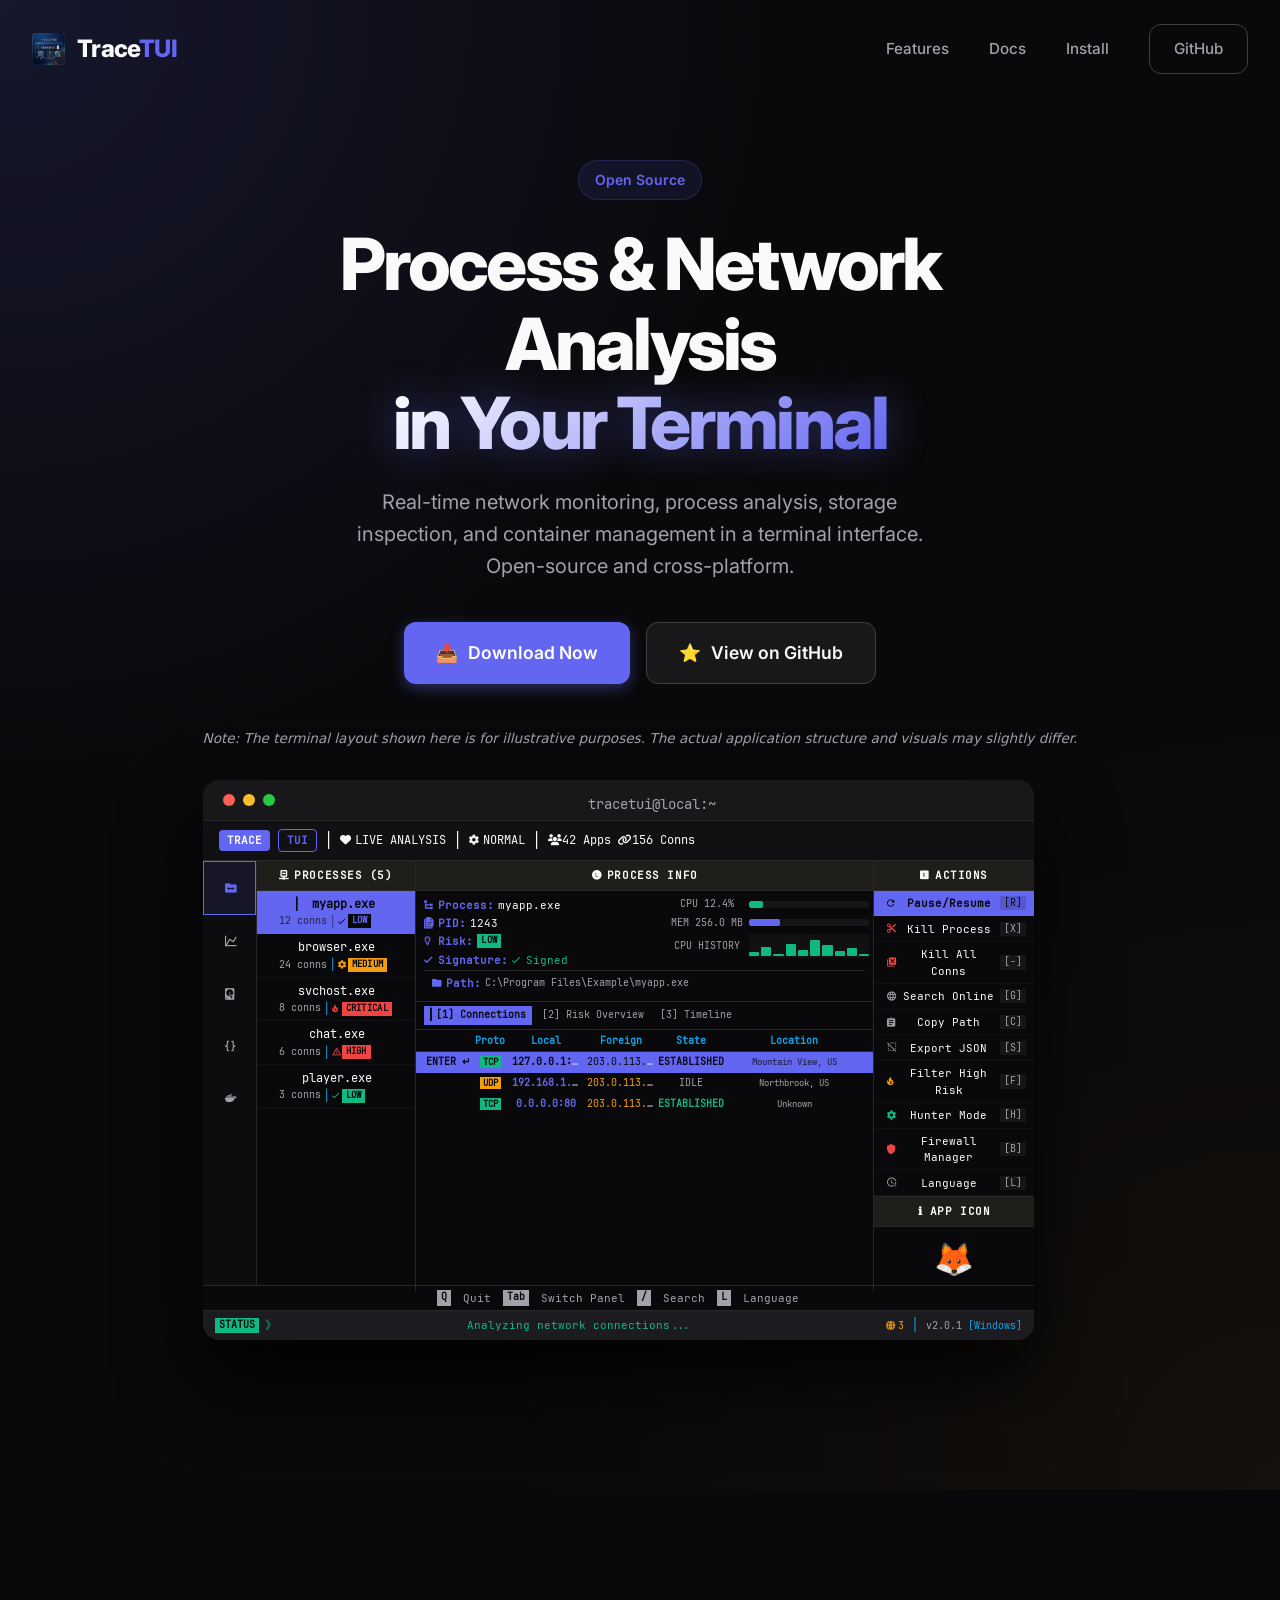
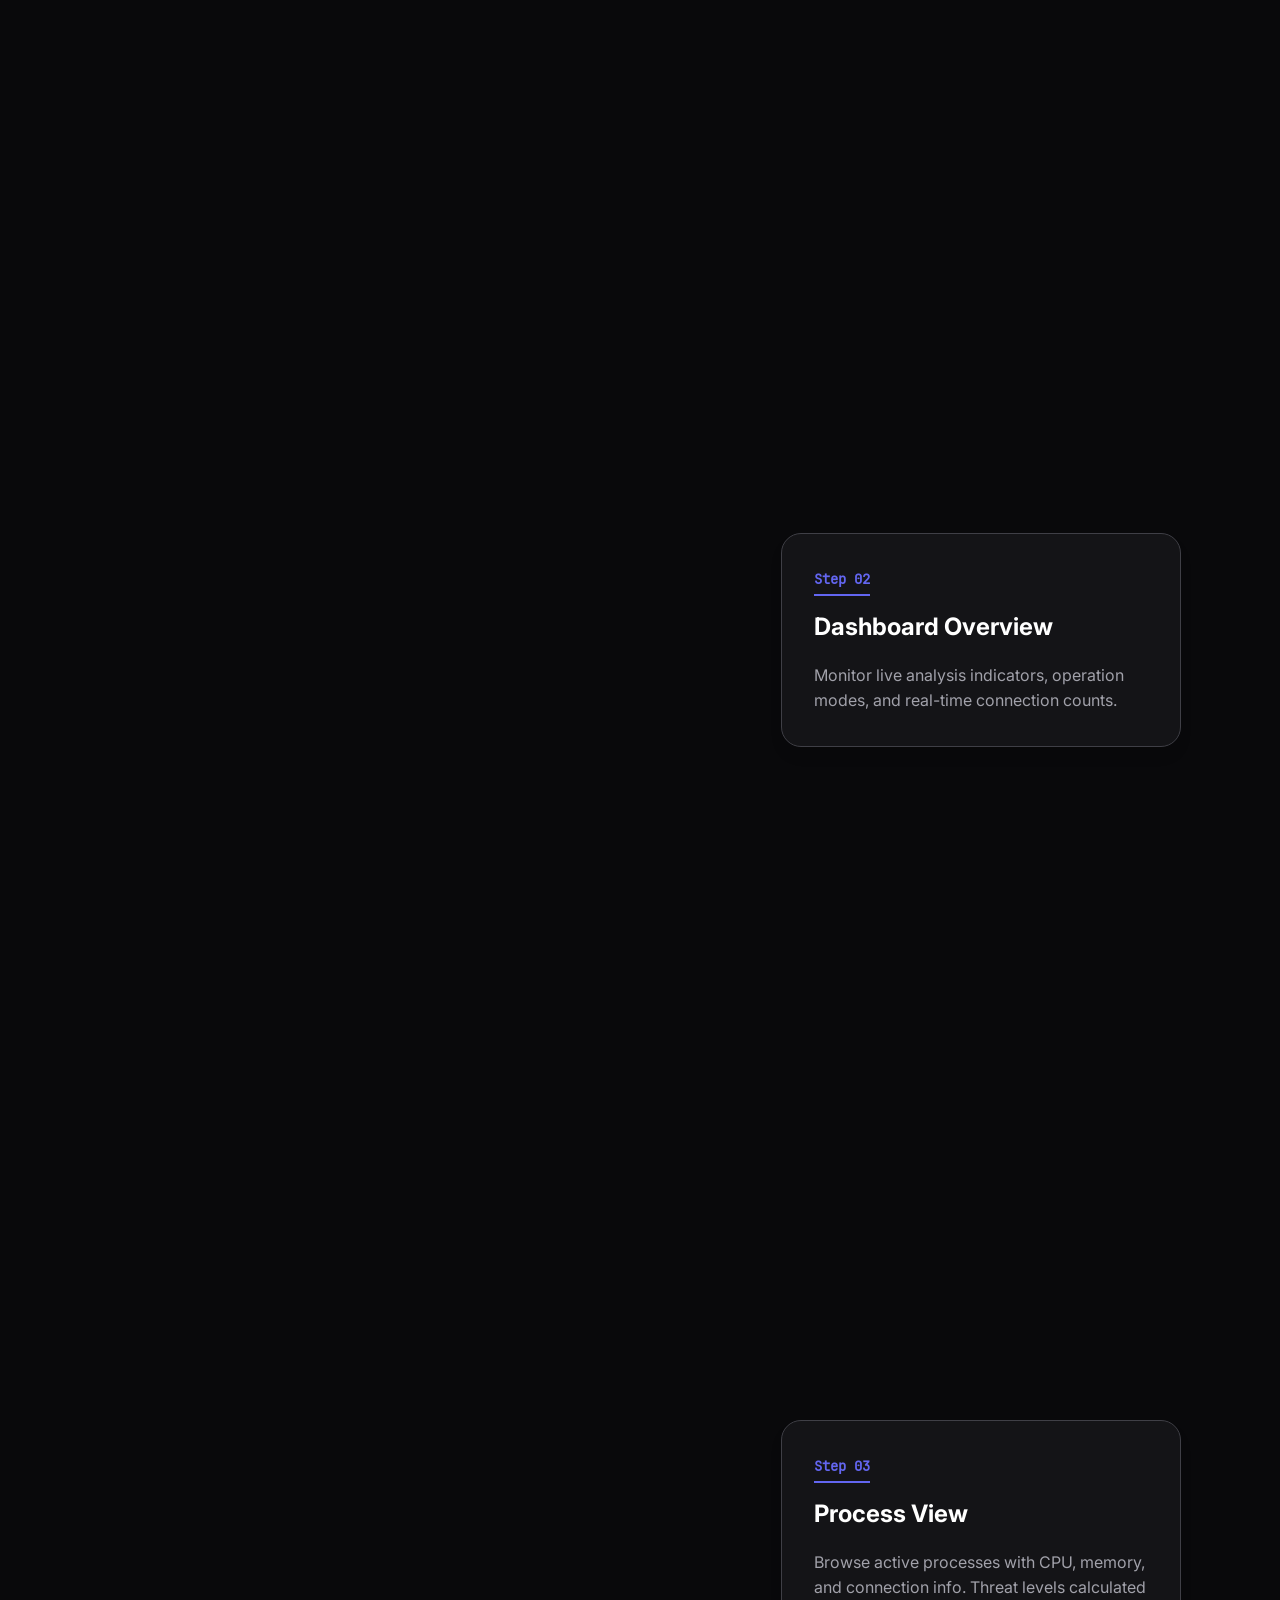
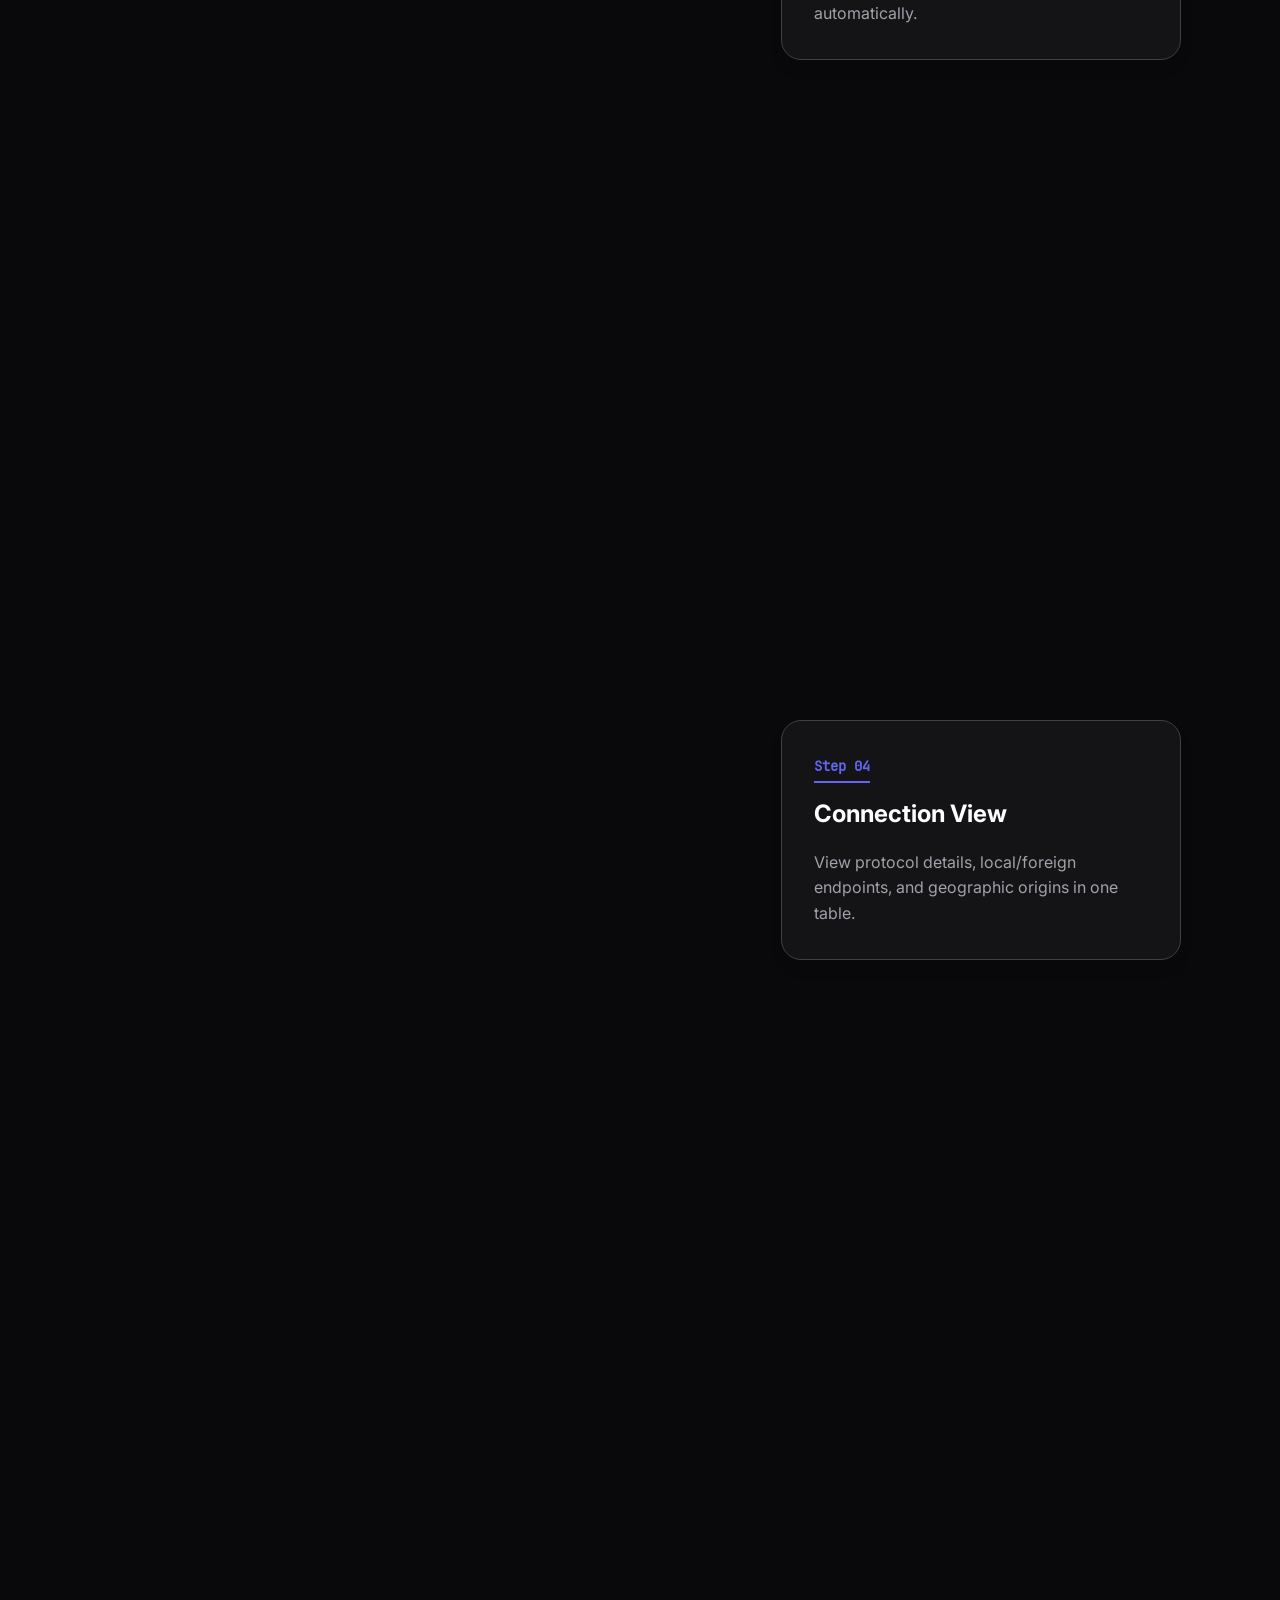
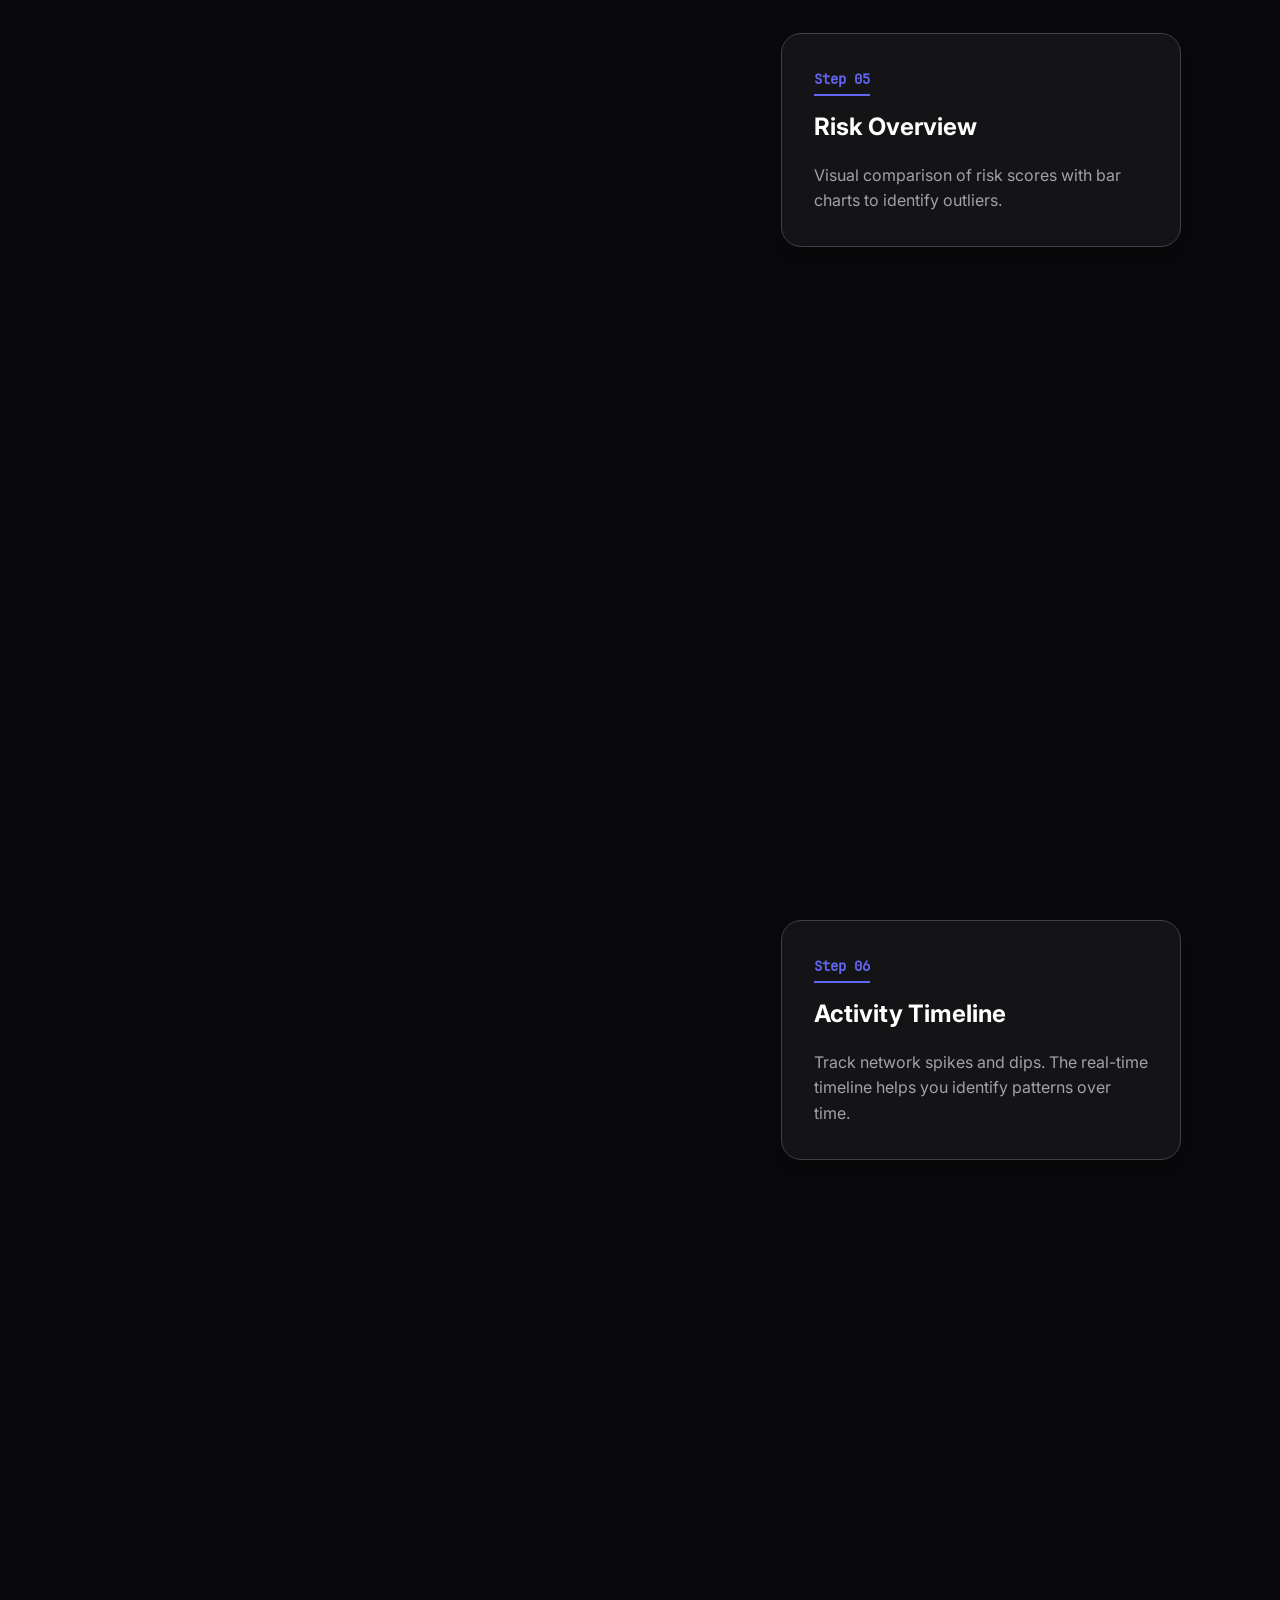
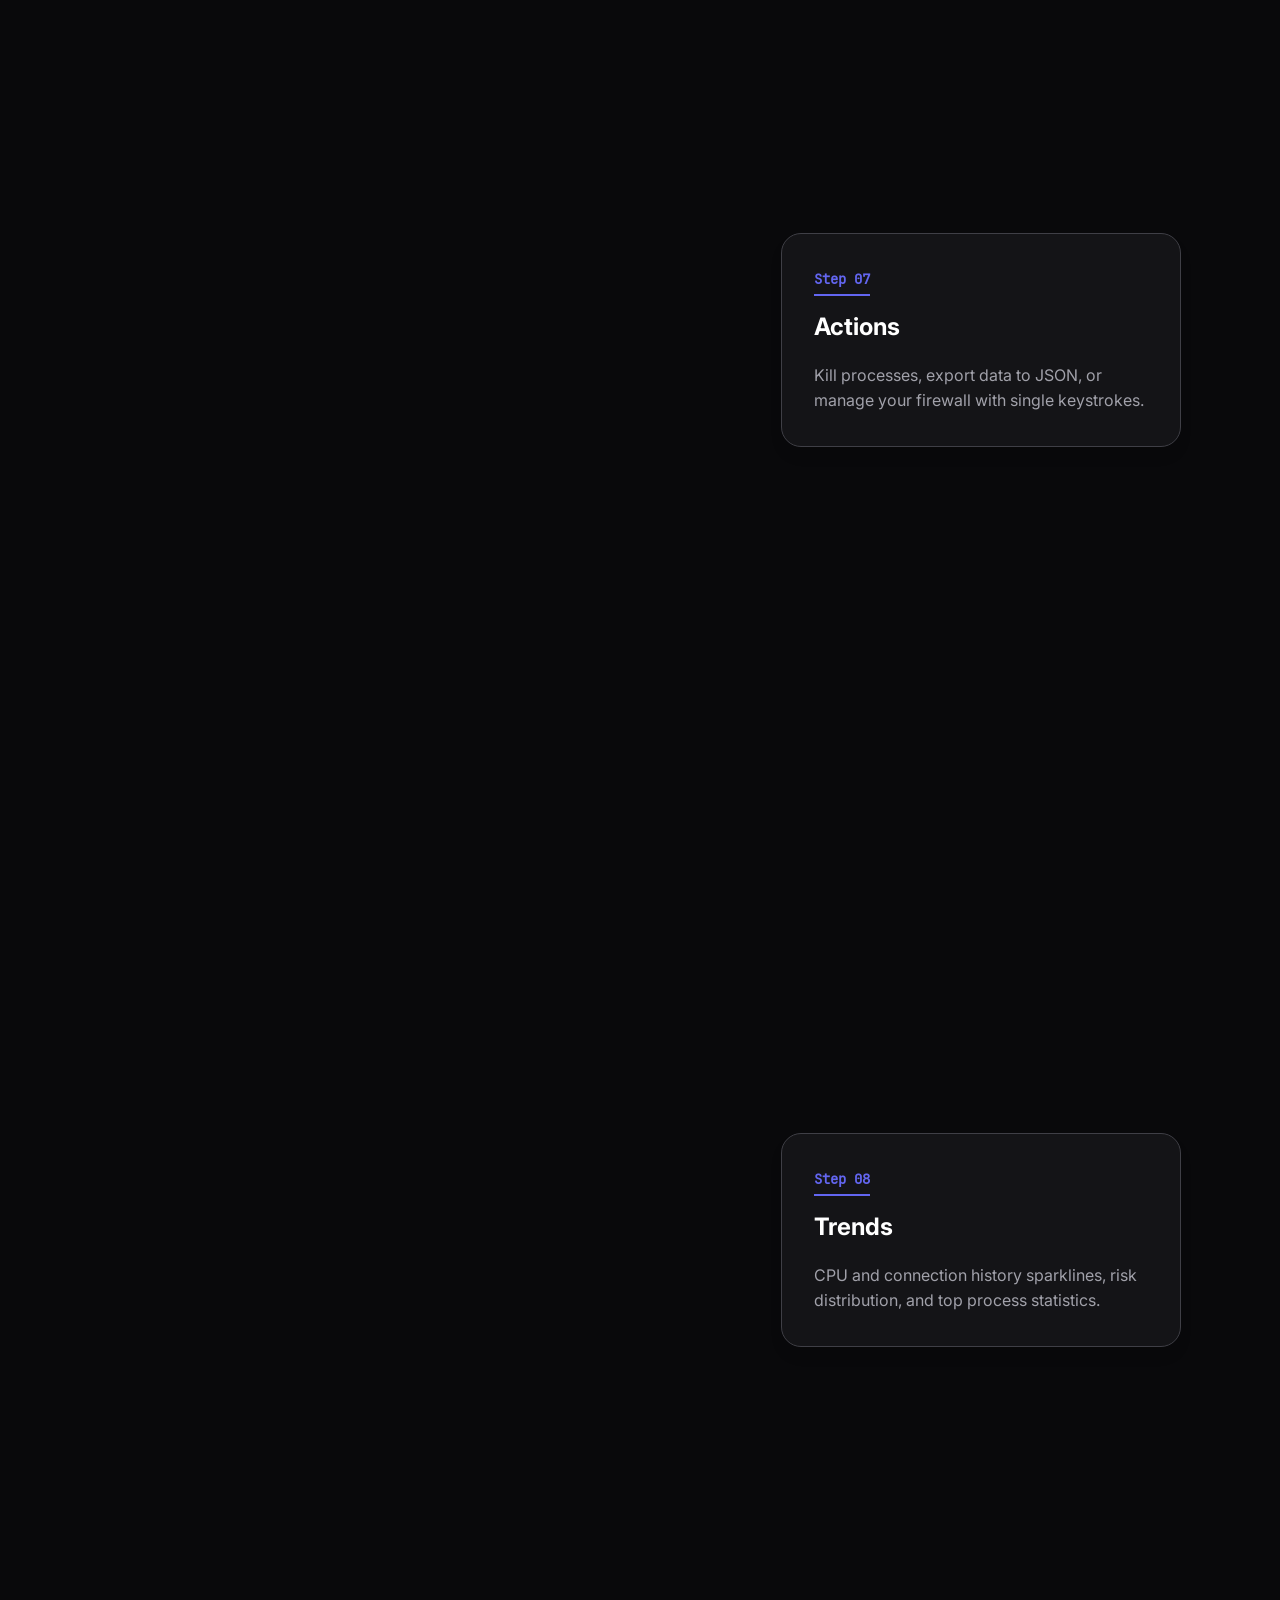
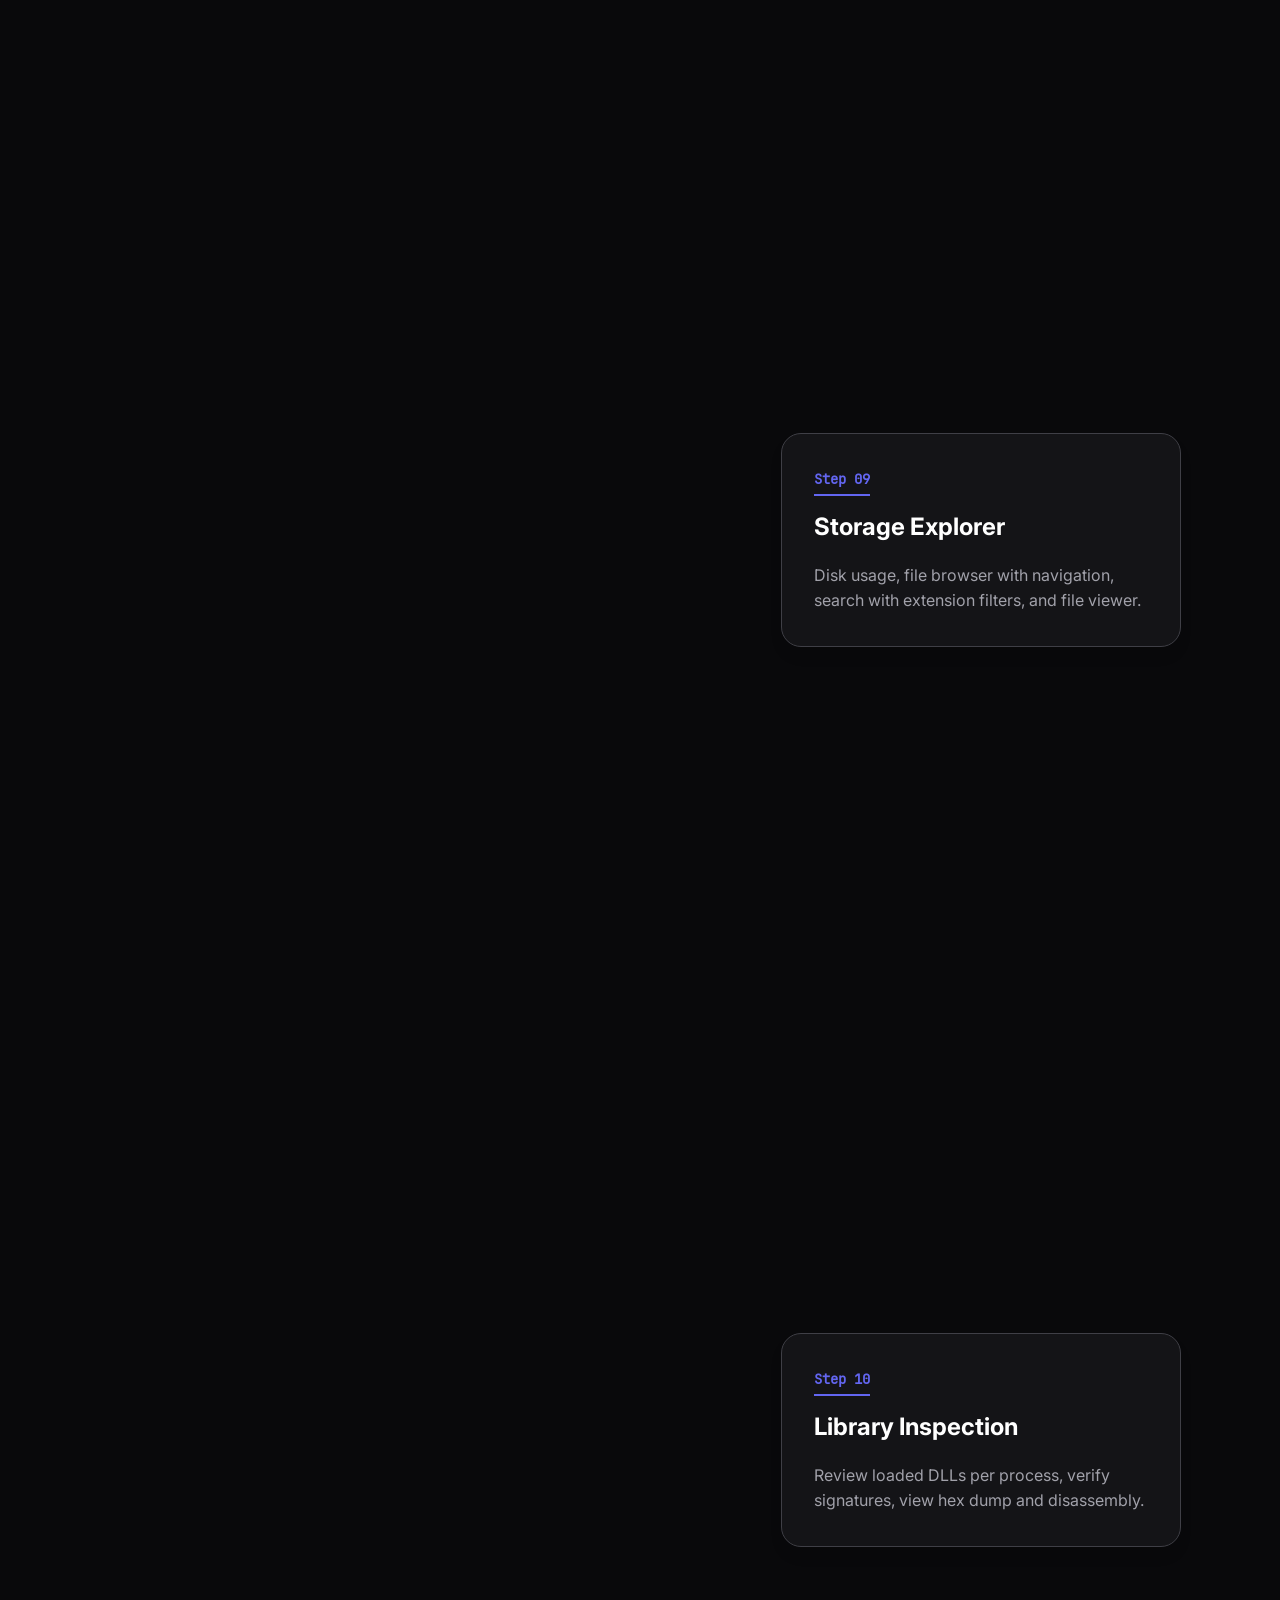
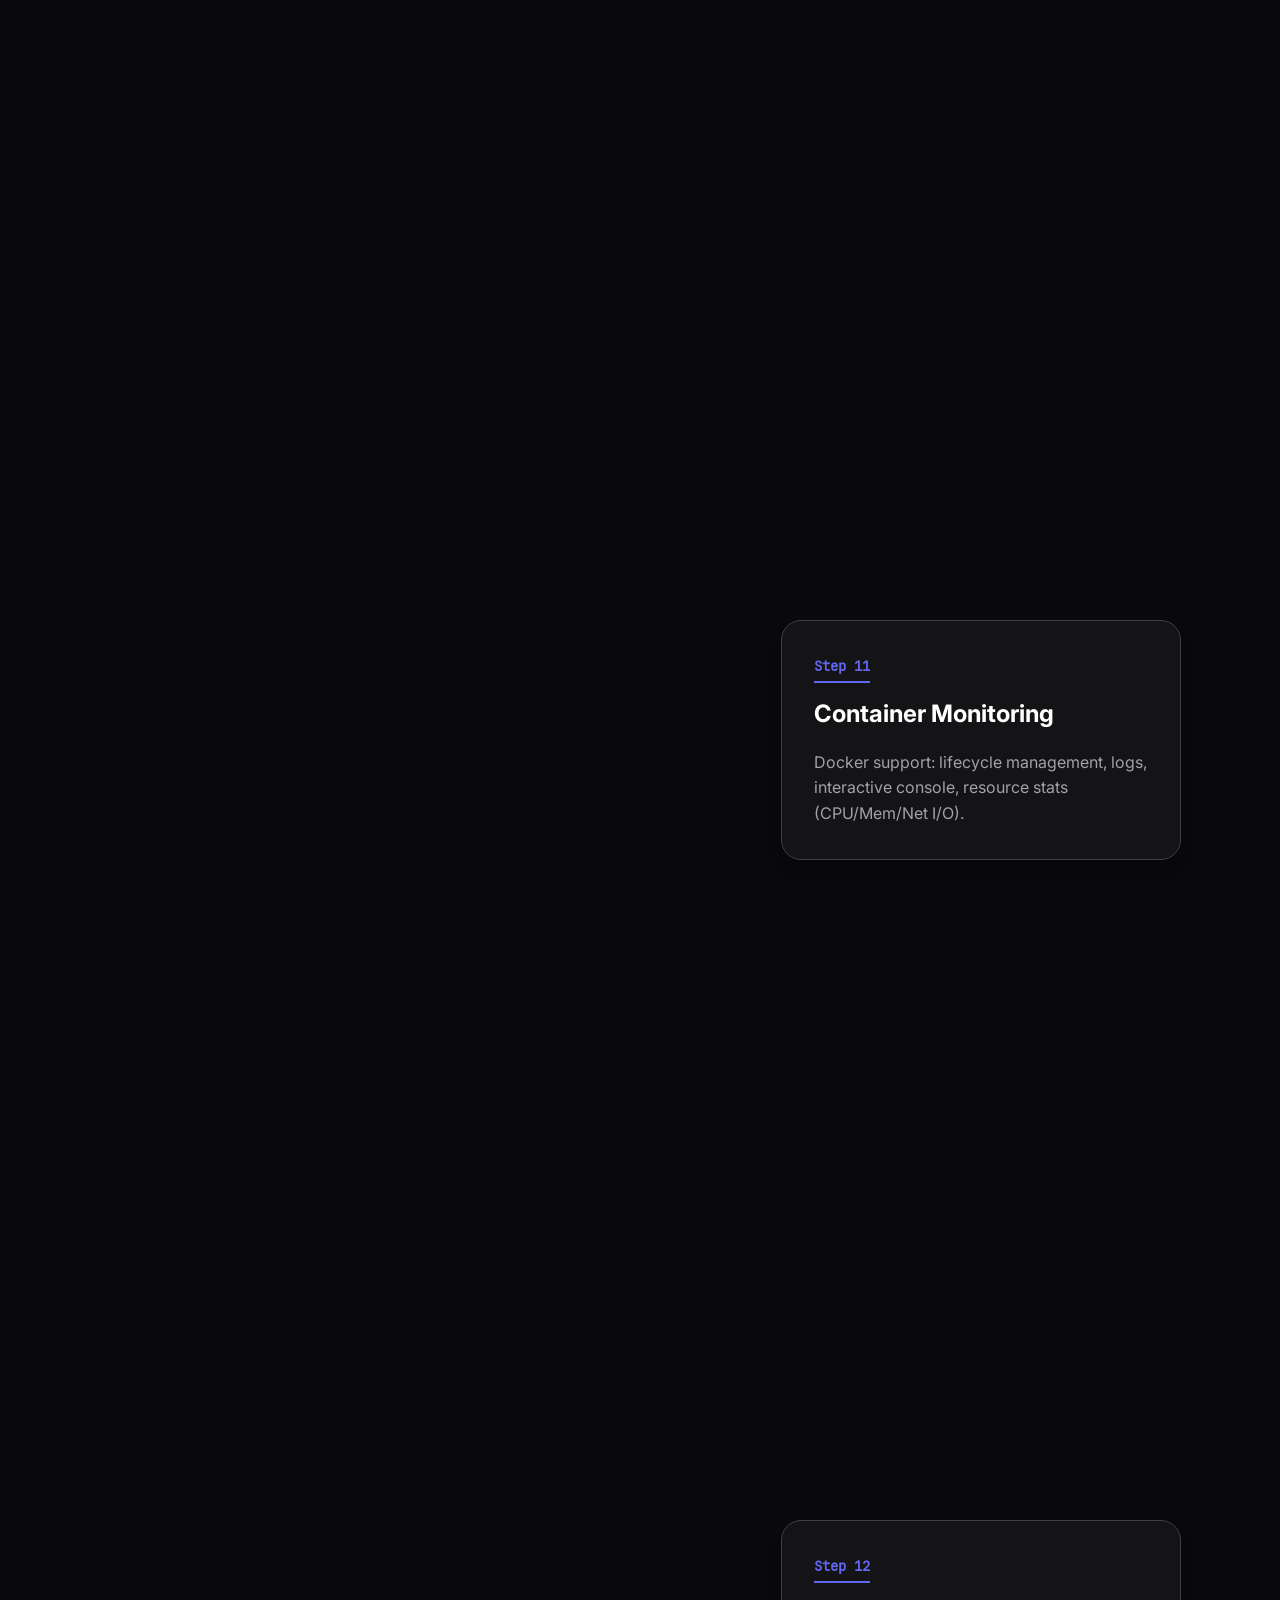
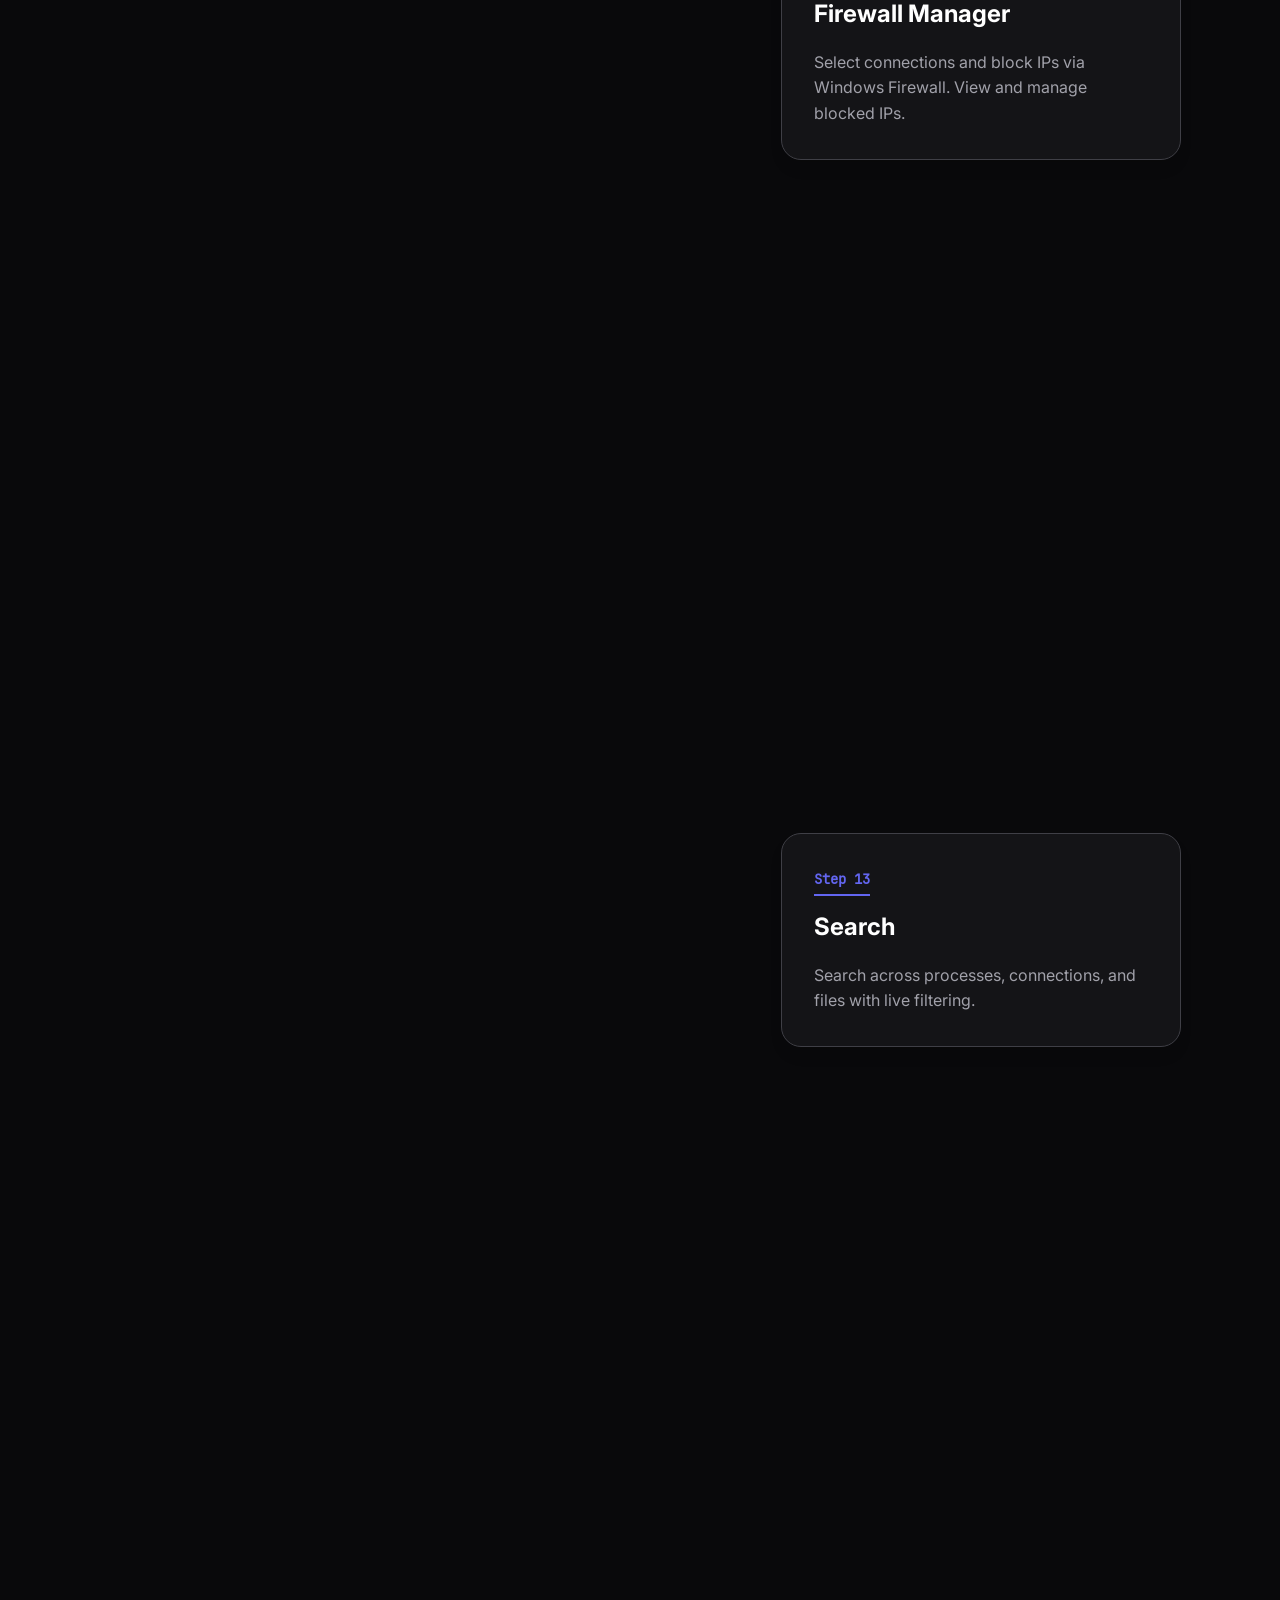
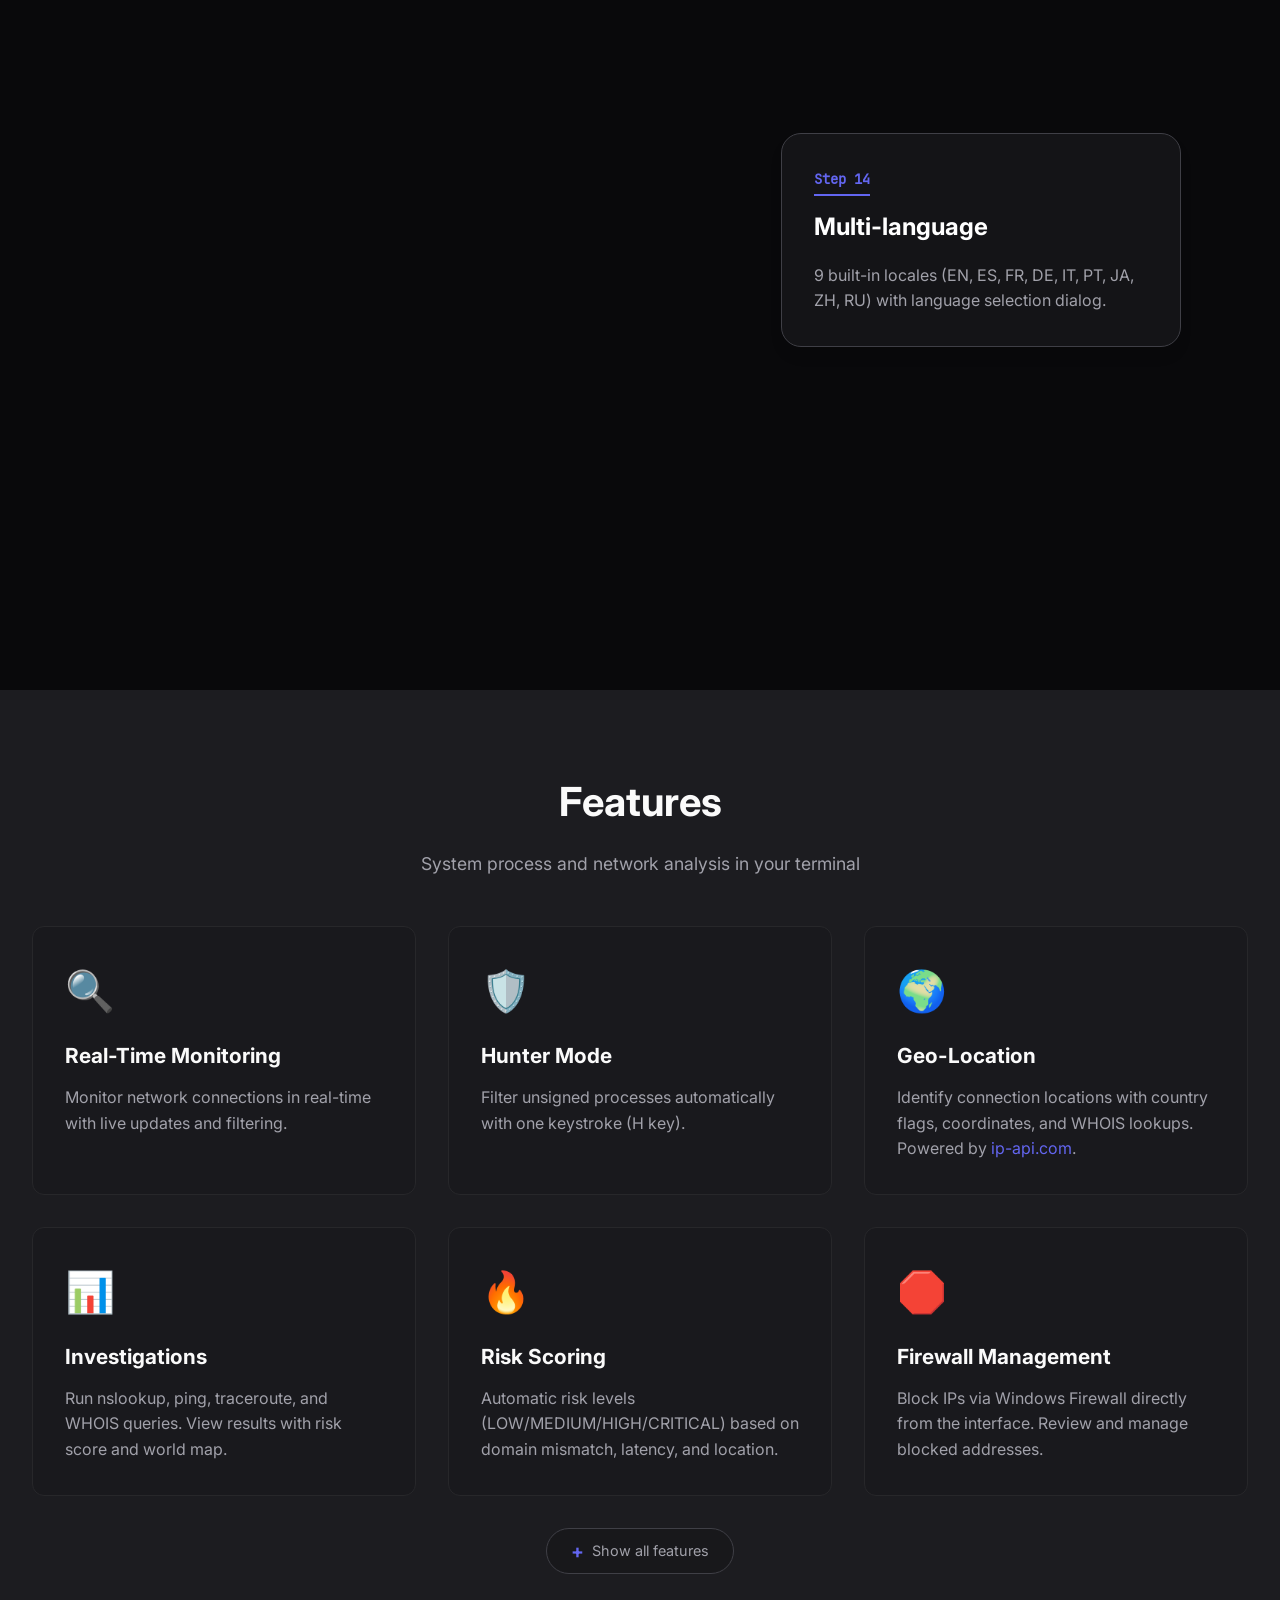
==== commit 8982fed6: "💄: update version in landing page documentation for TraceTUI" ====
--- a/docs/index.html
+++ b/docs/index.html
@@ -747,7 +747,7 @@
                             <span class="status-msg">Analyzing network connections...</span>
                             <span class="status-geo" id="statusGeo">&#xf0ac; 3</span>
                             <span class="status-sep">│</span>
-                            <span class="status-version">v2.0.0</span>
+                            <span class="status-version">v2.0.1</span>
                             <span class="status-os">[Windows]</span>
                         </div>
                     </div>
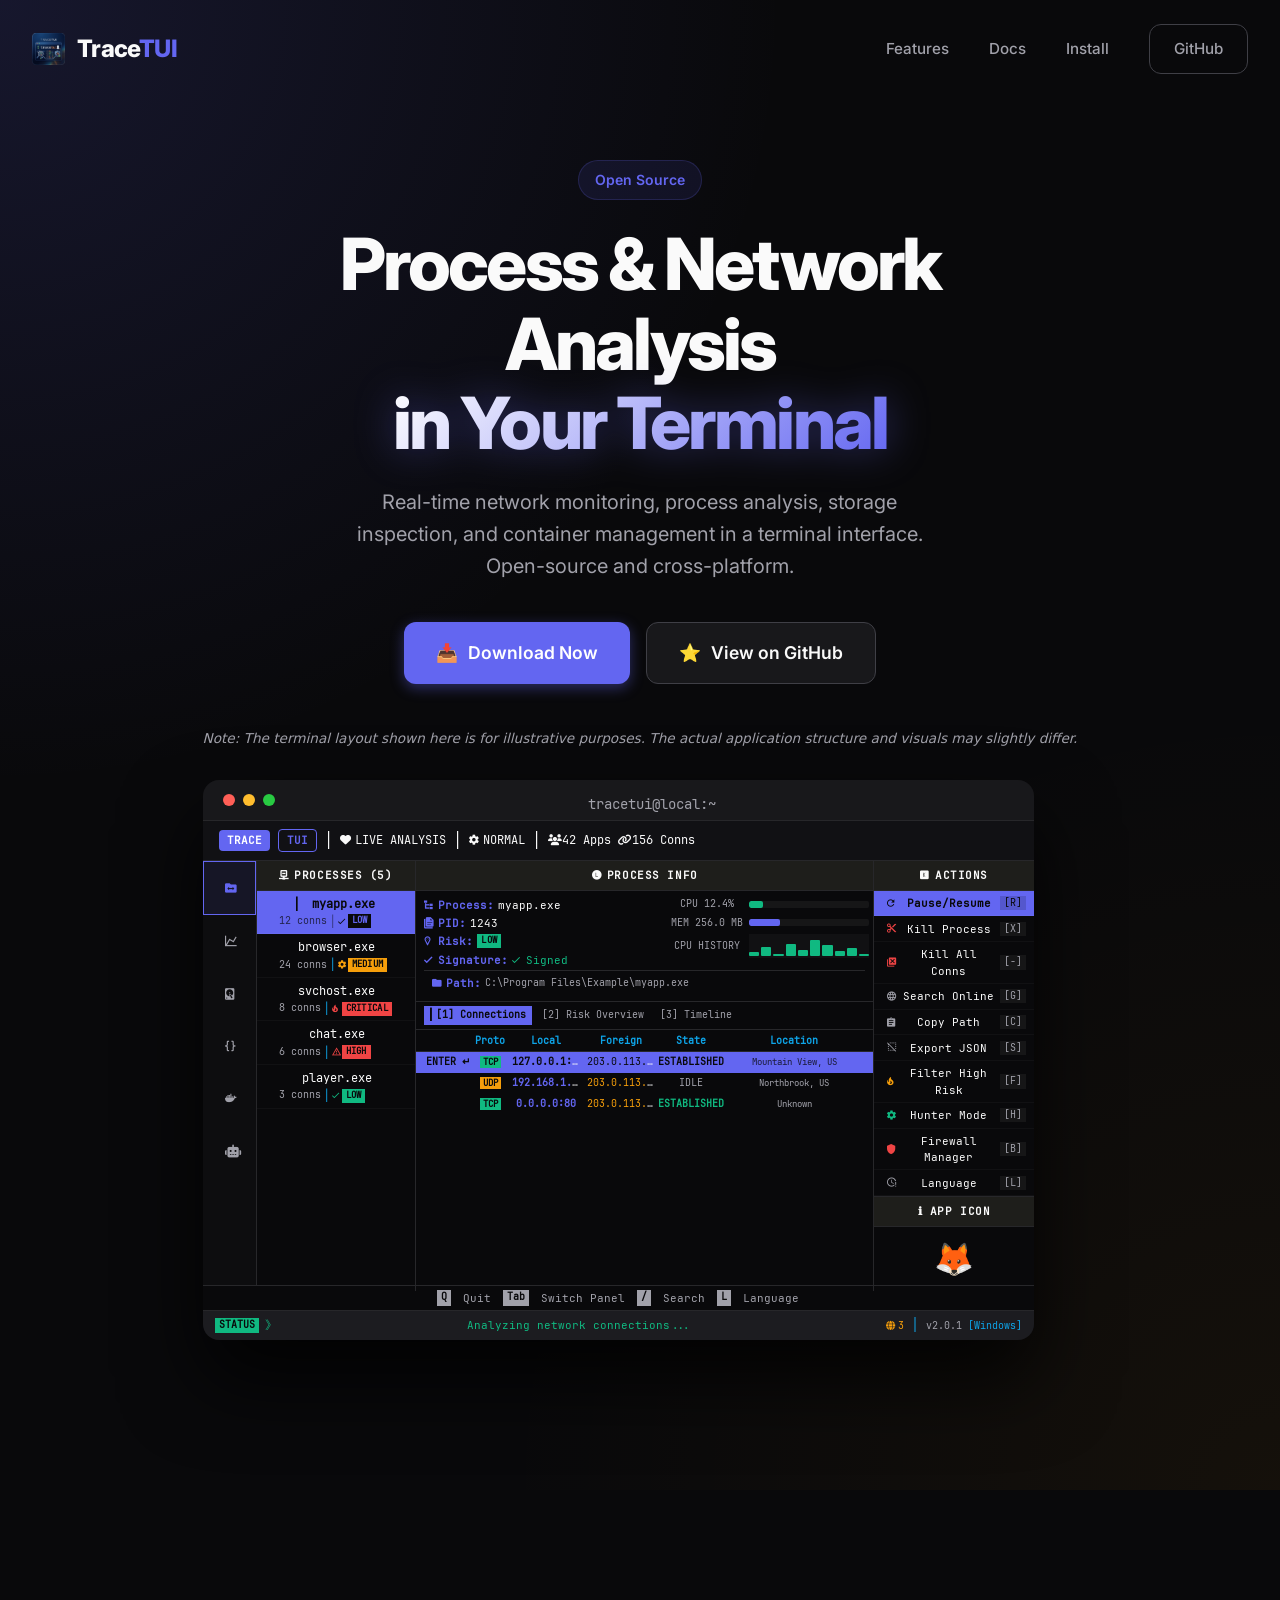
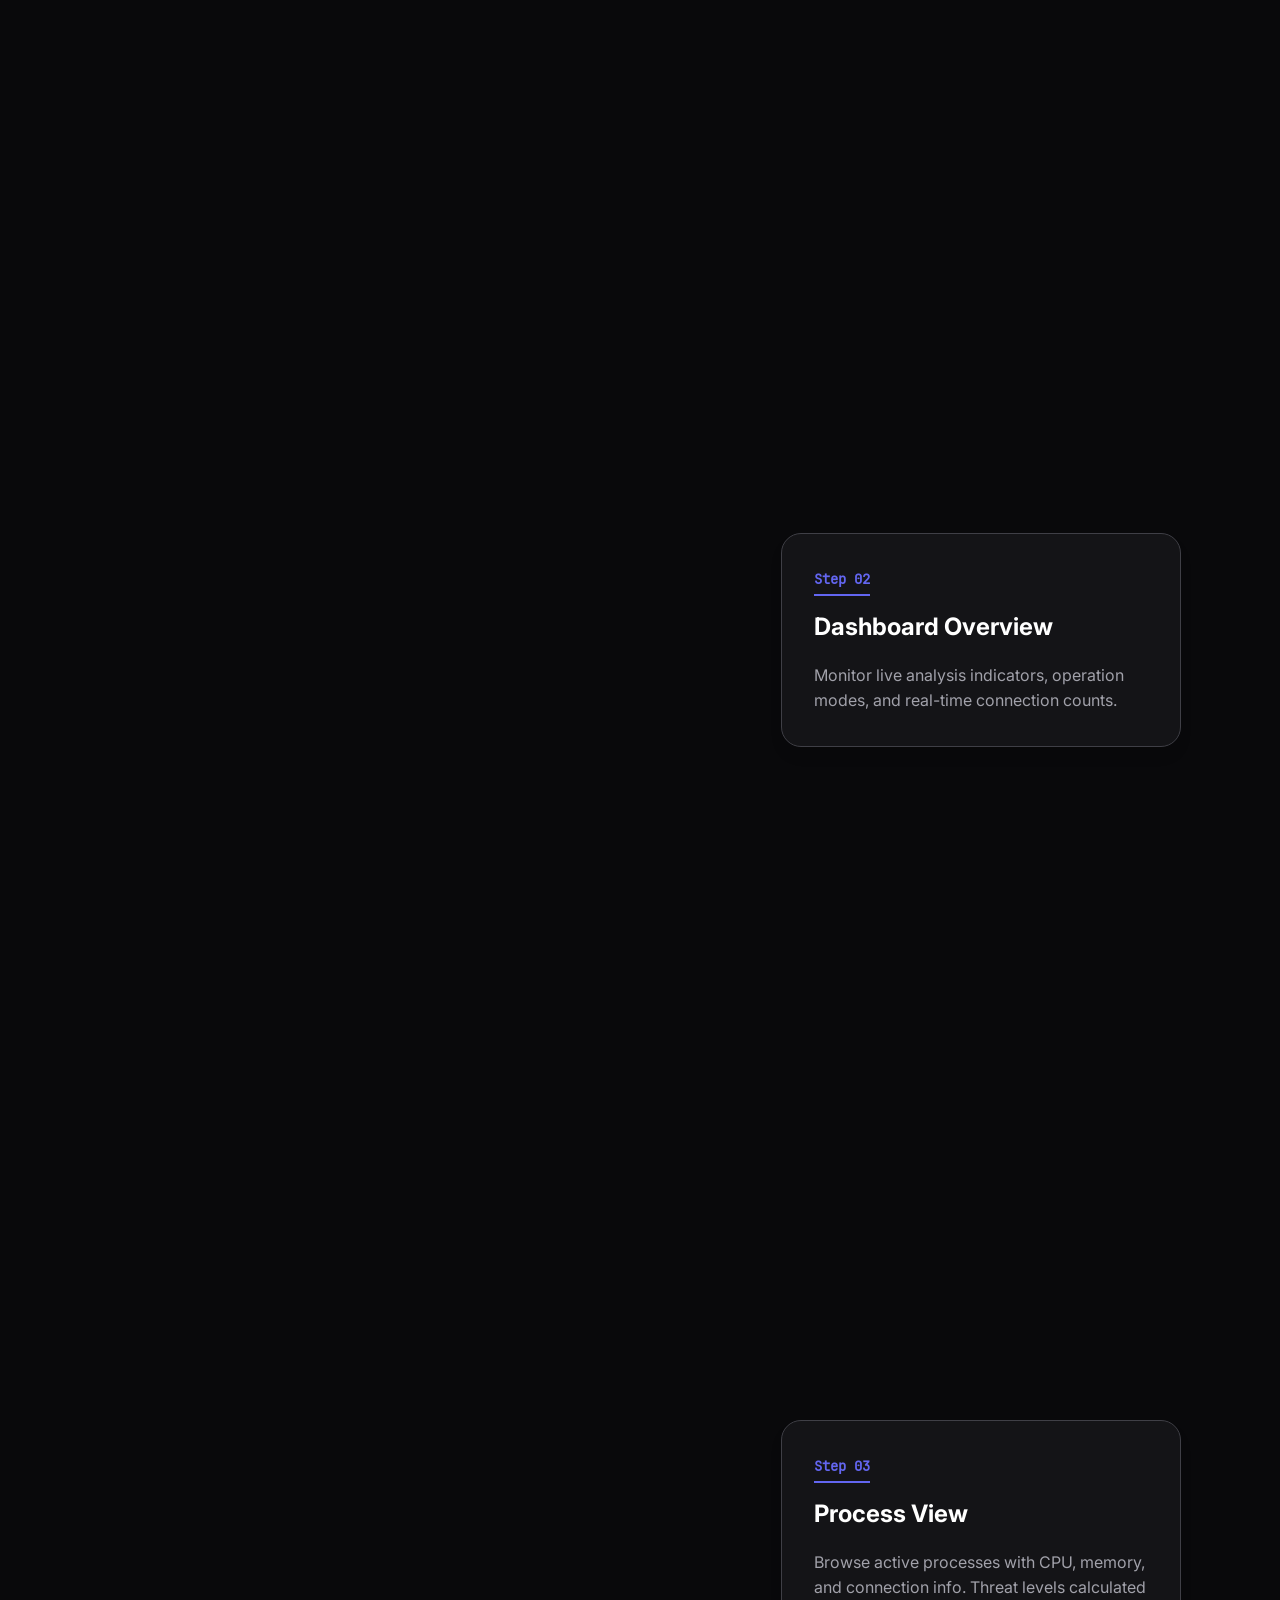
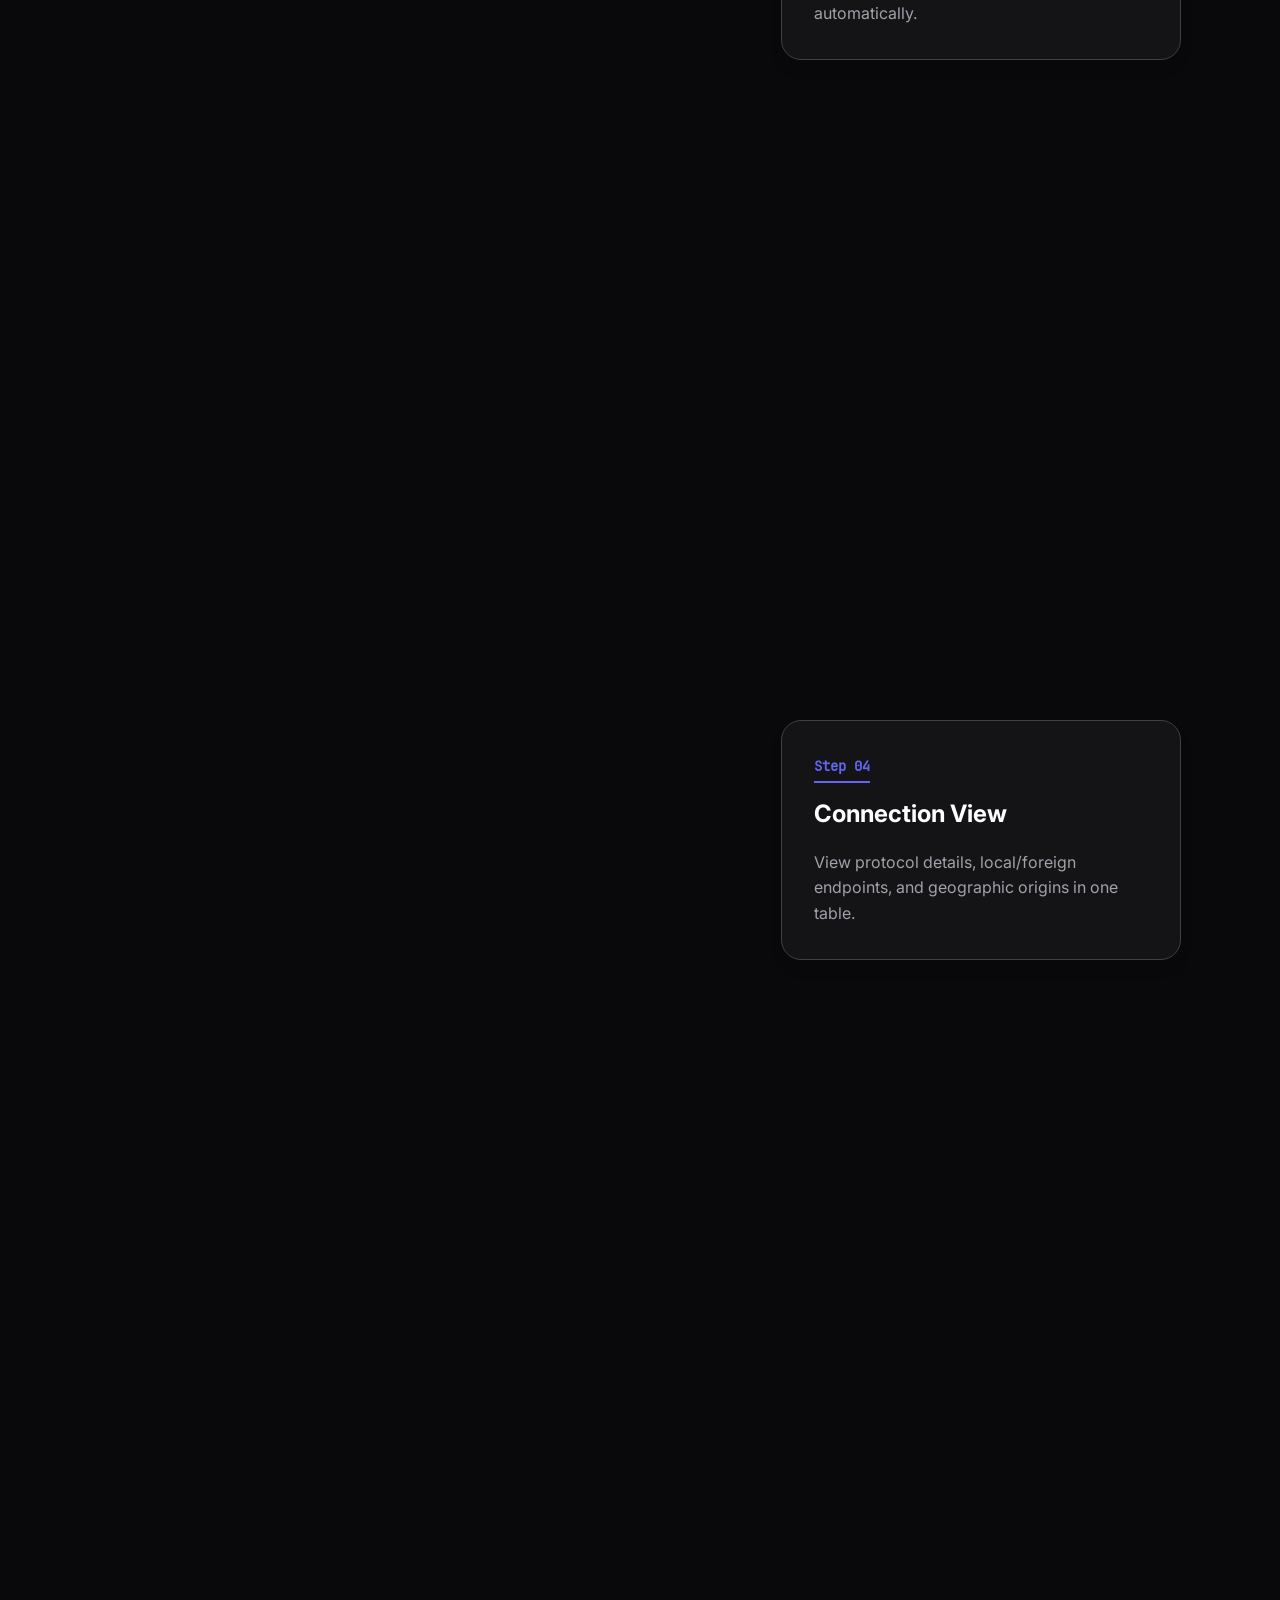
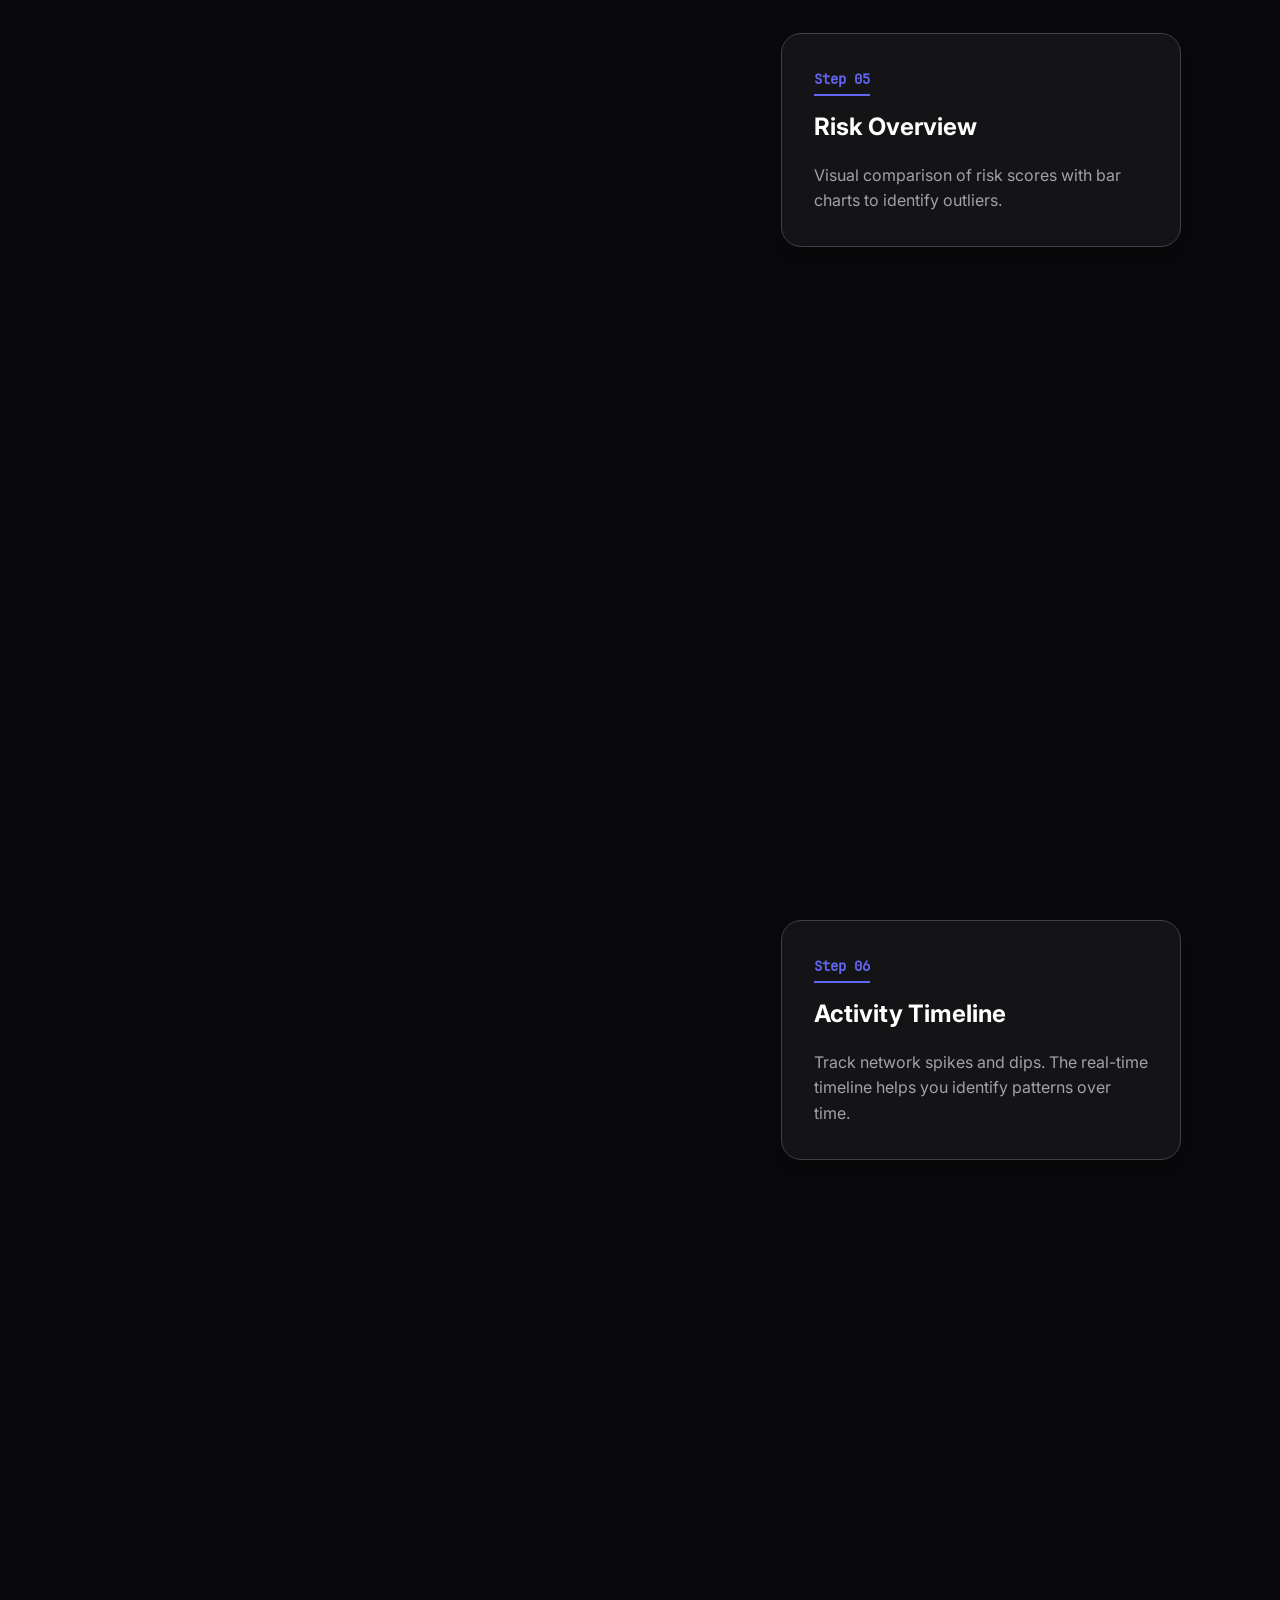
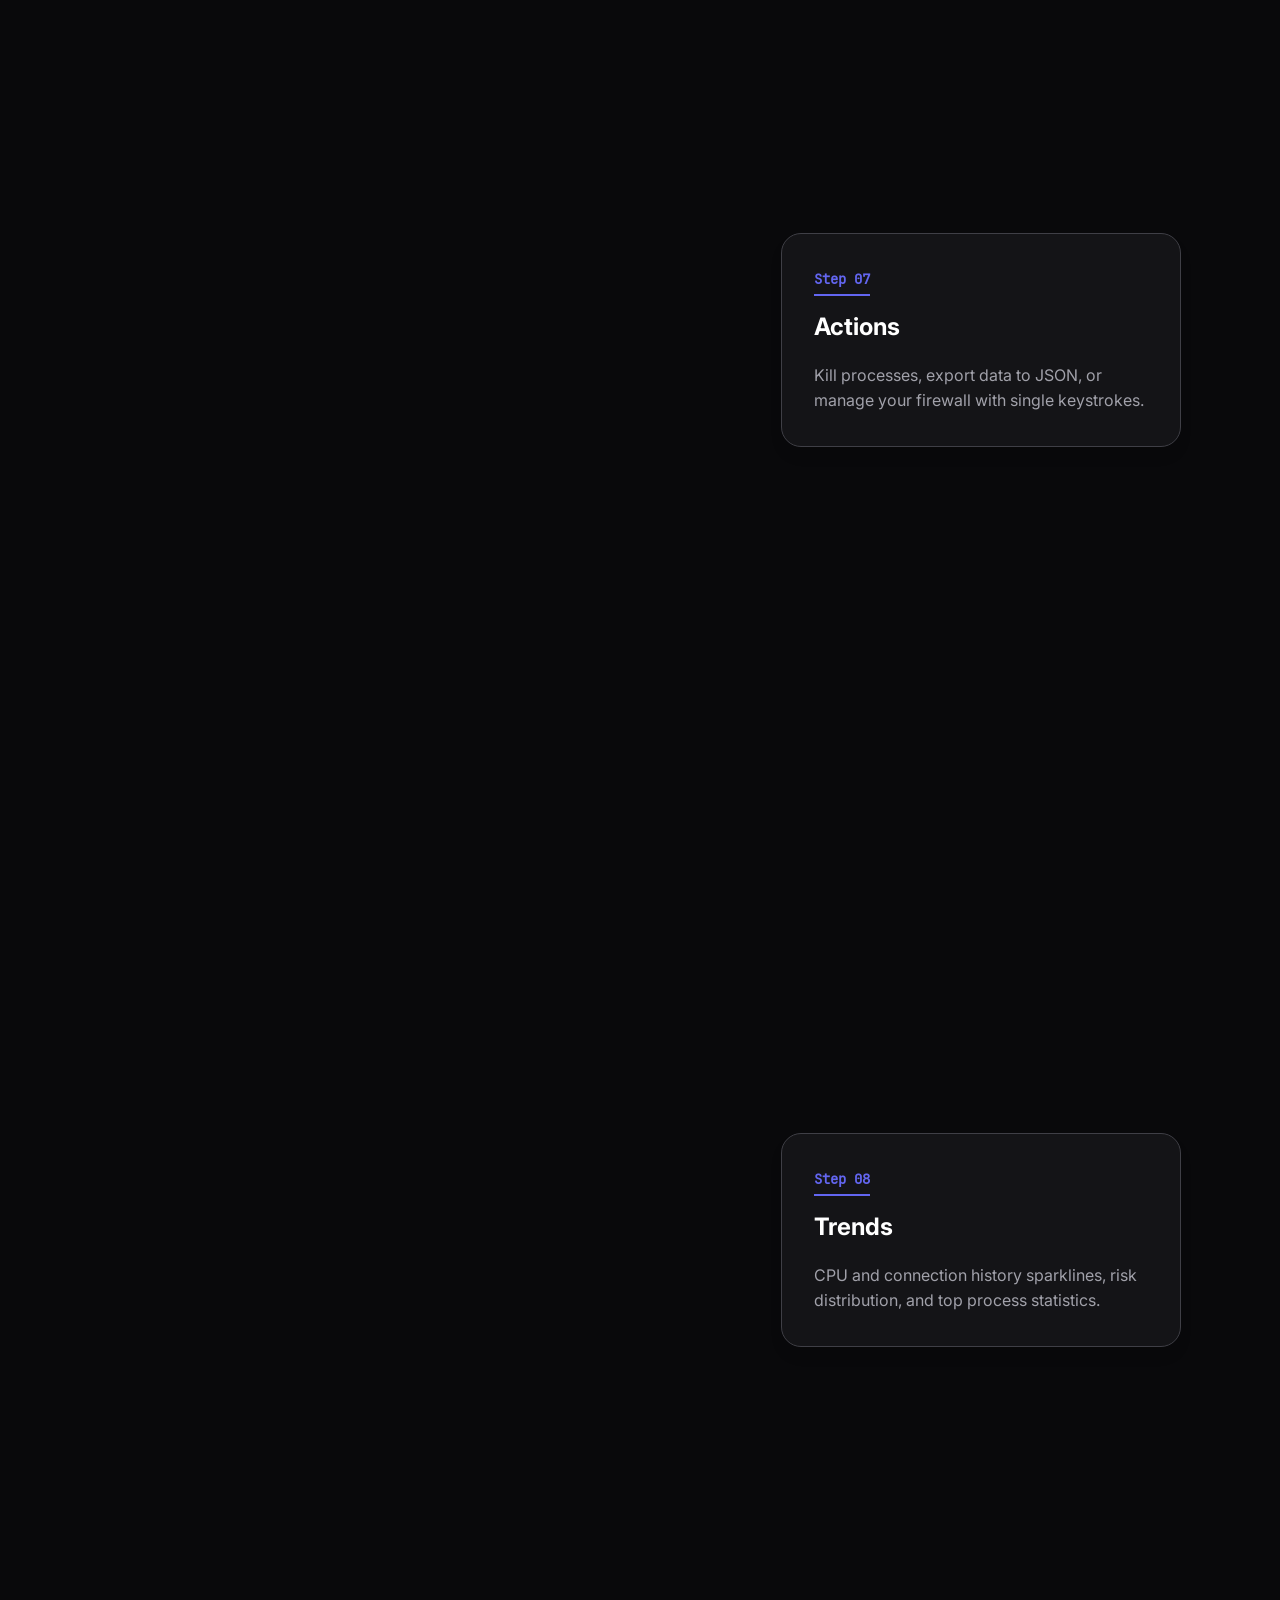
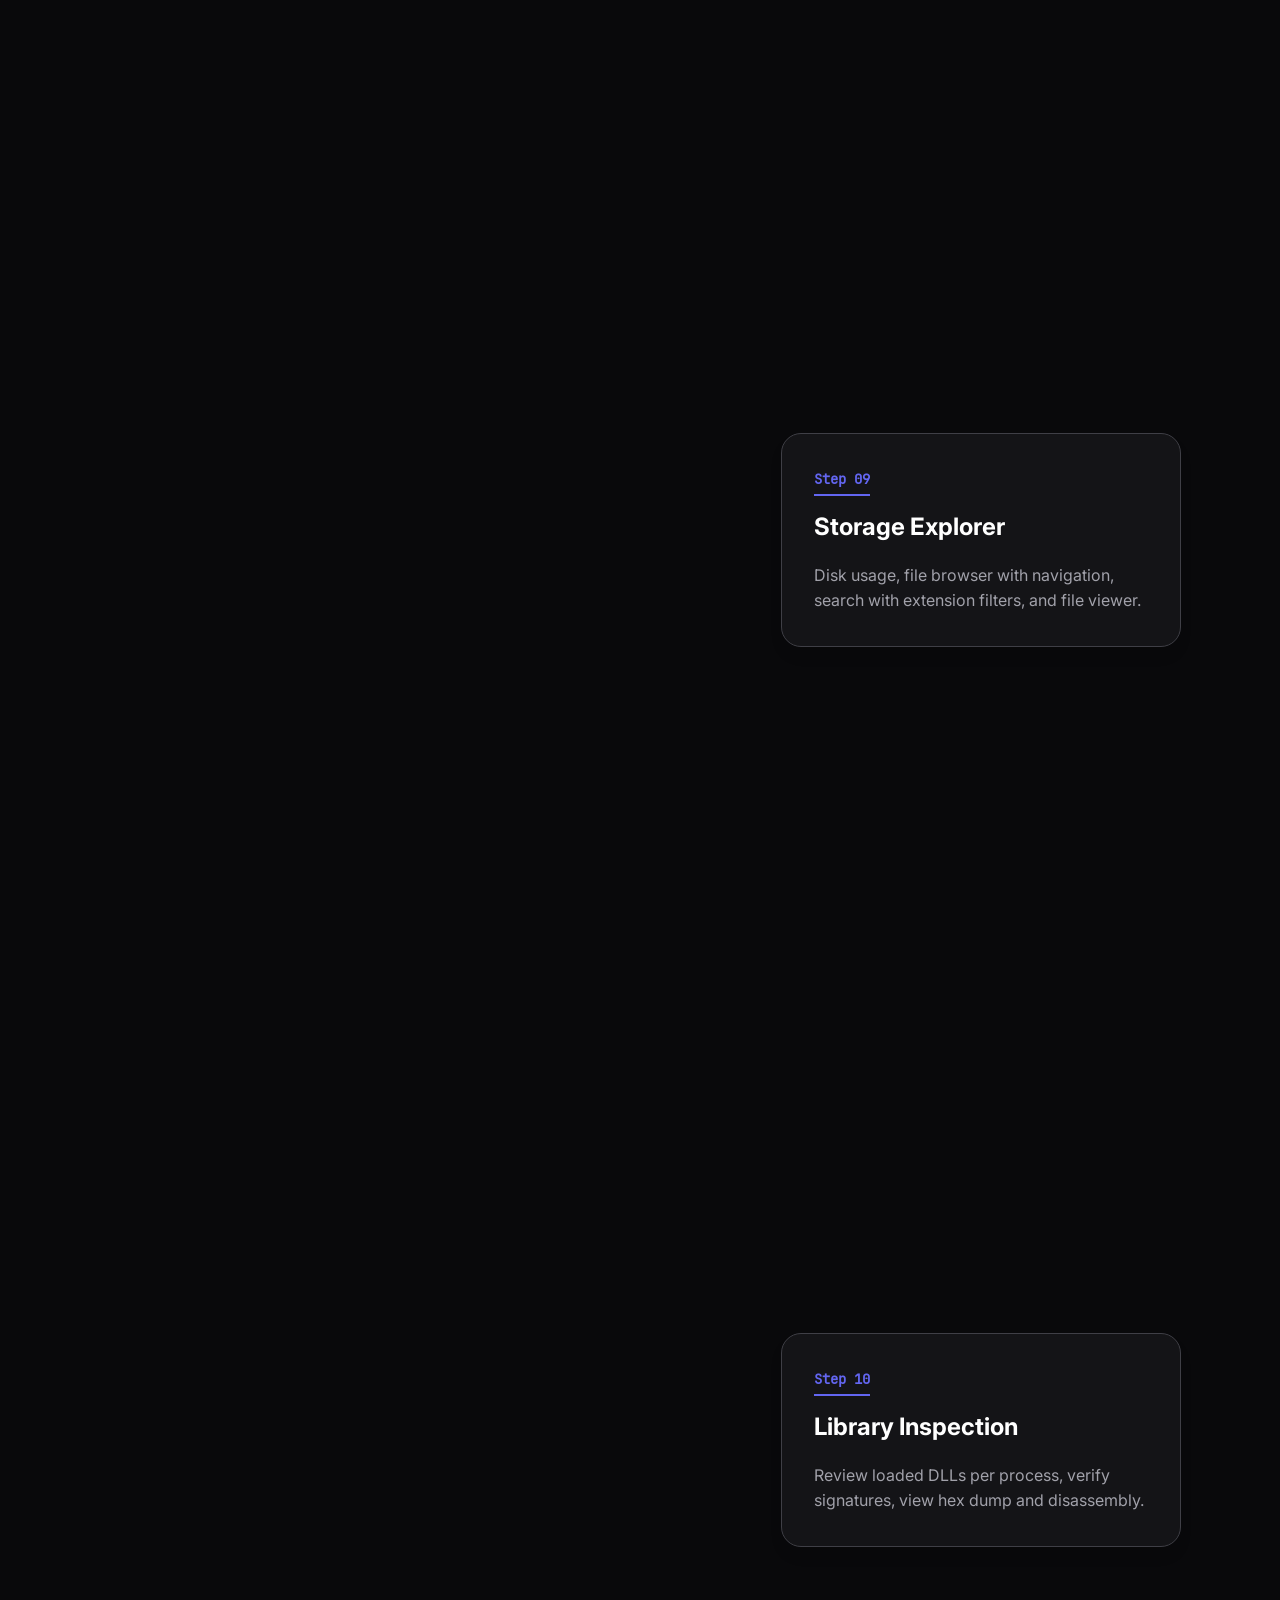
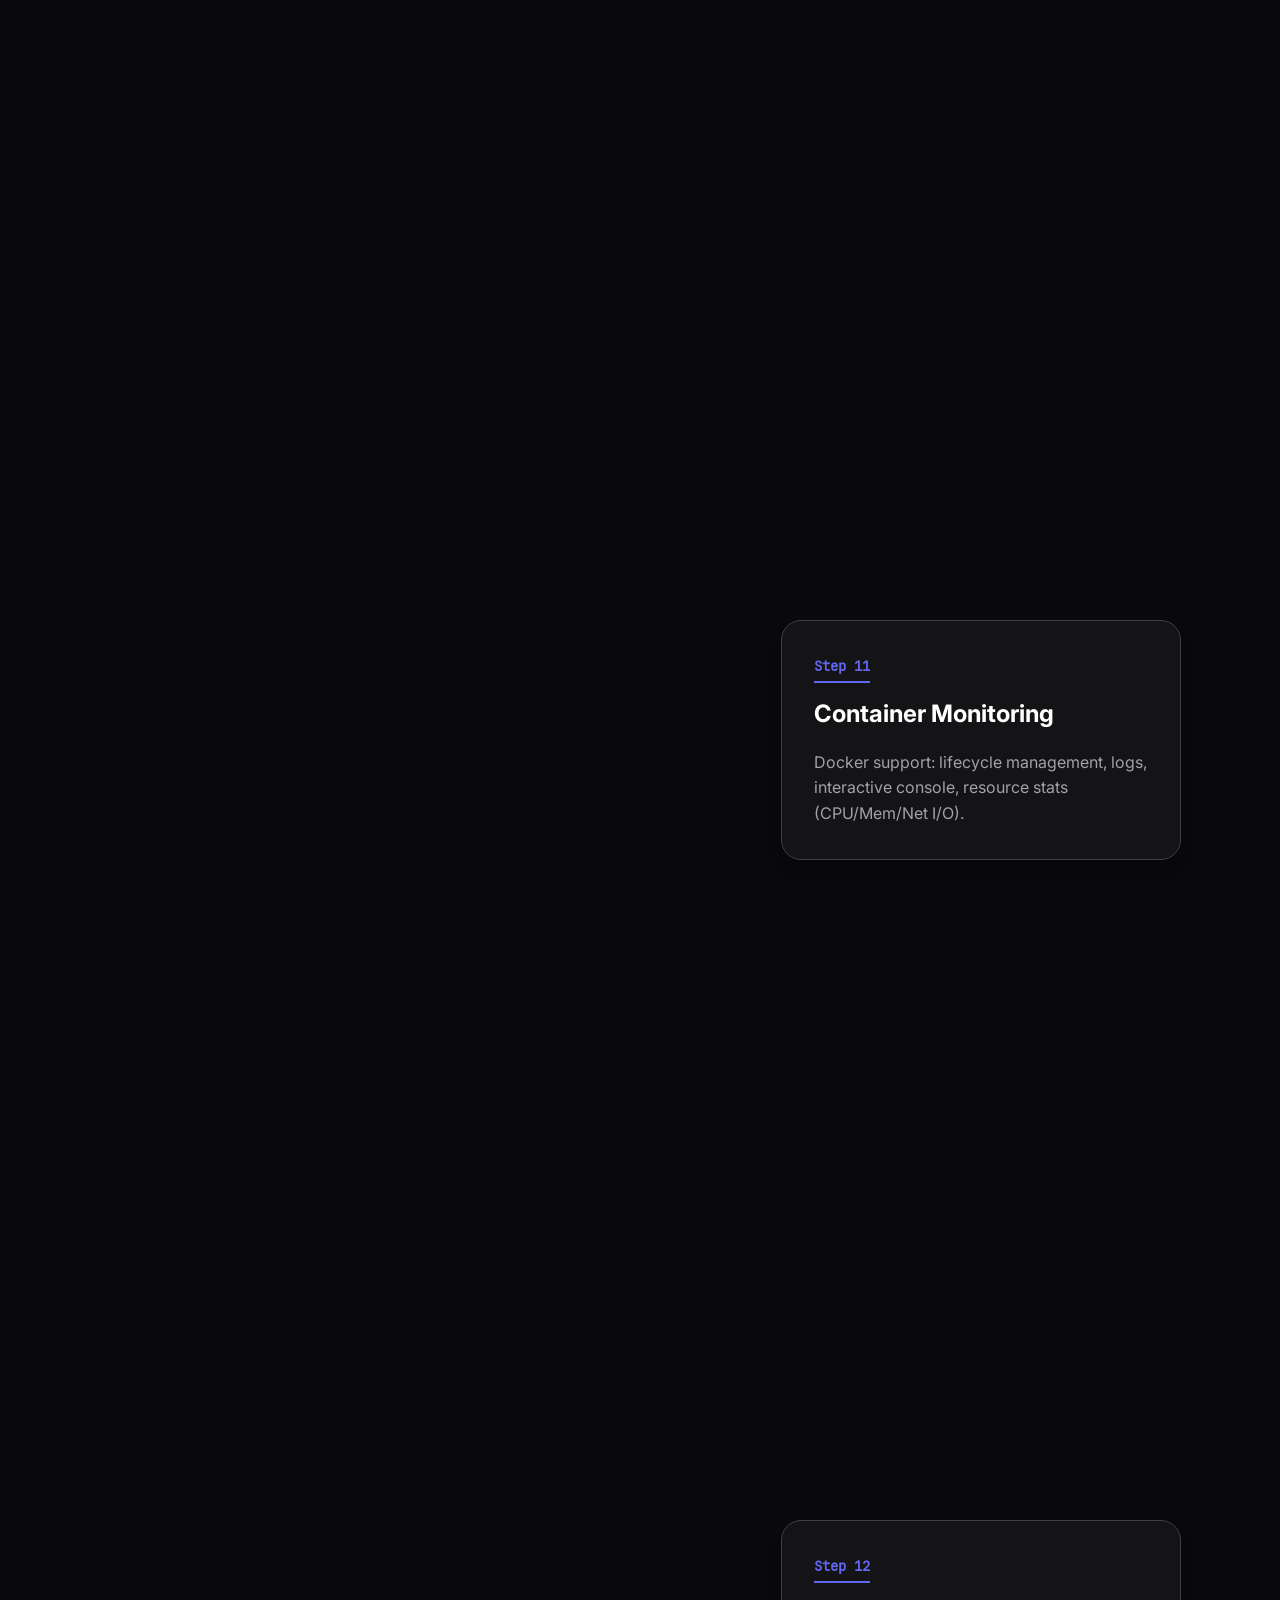
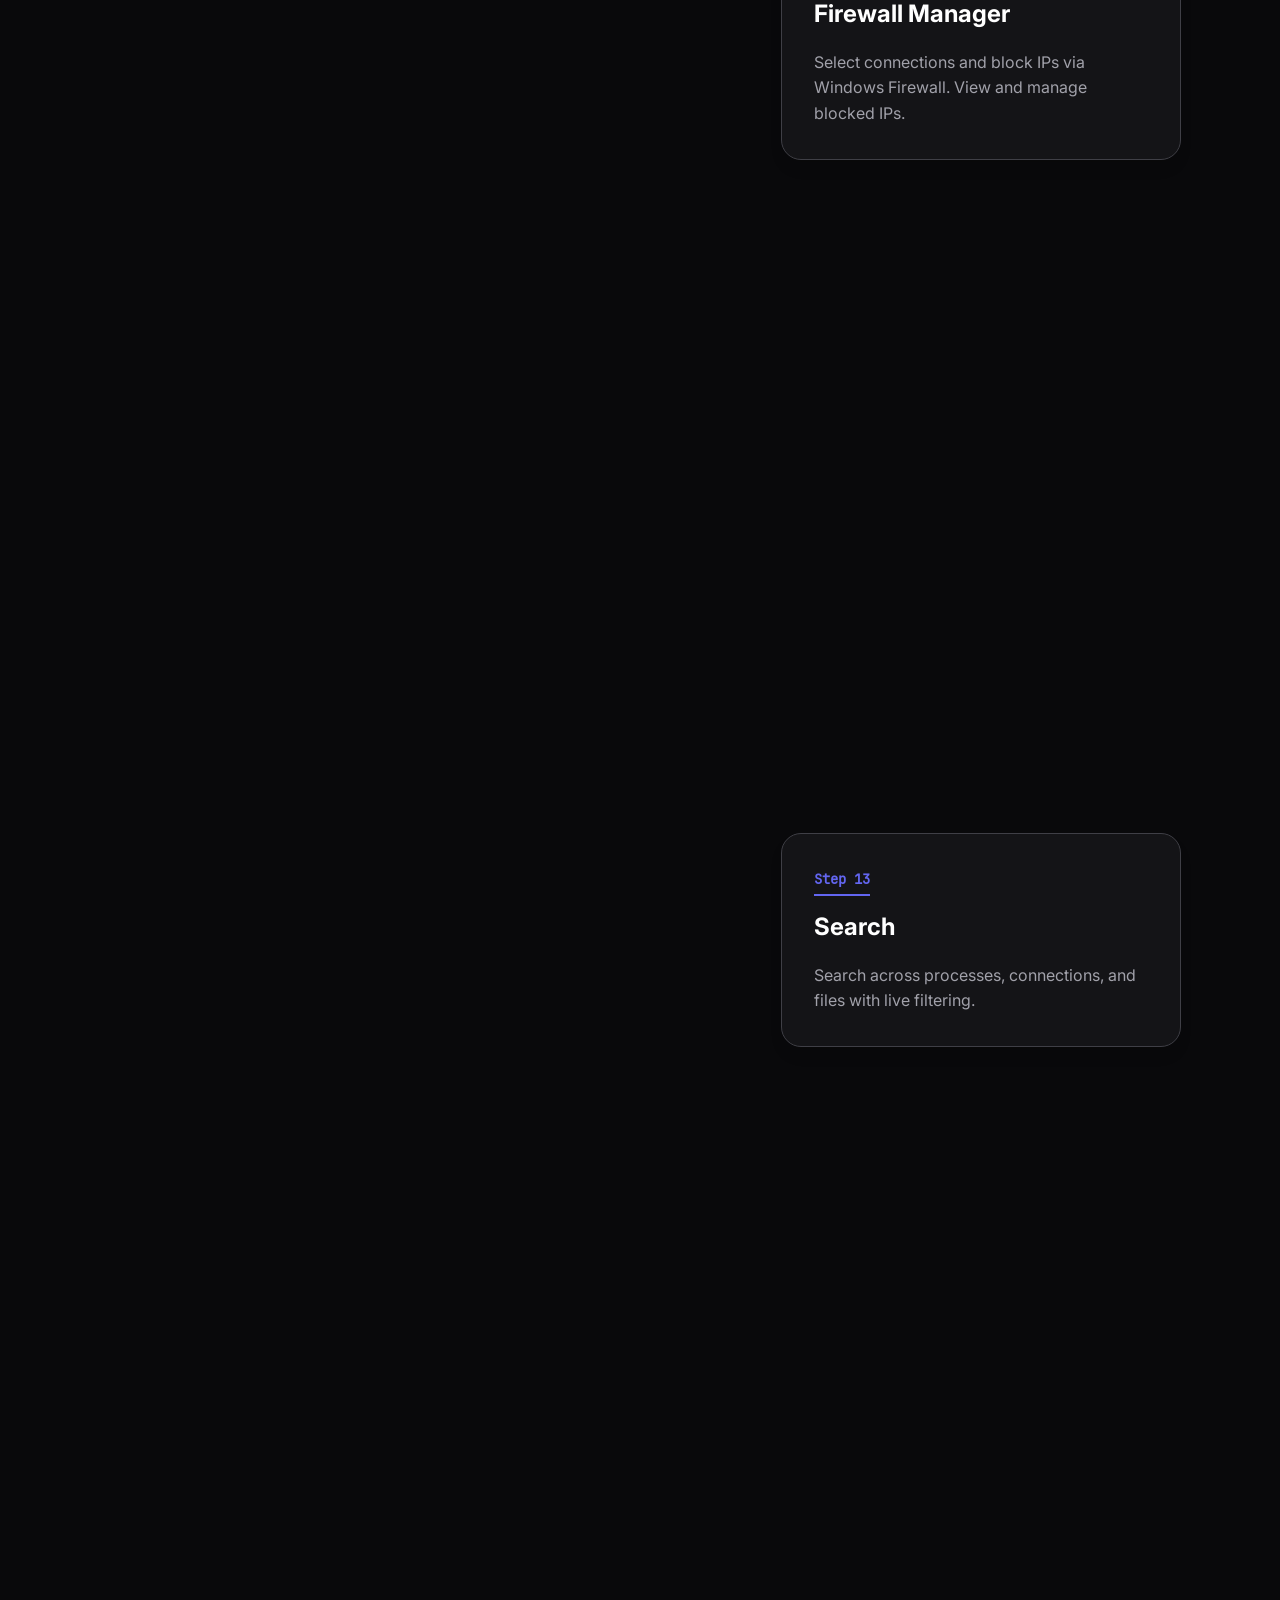
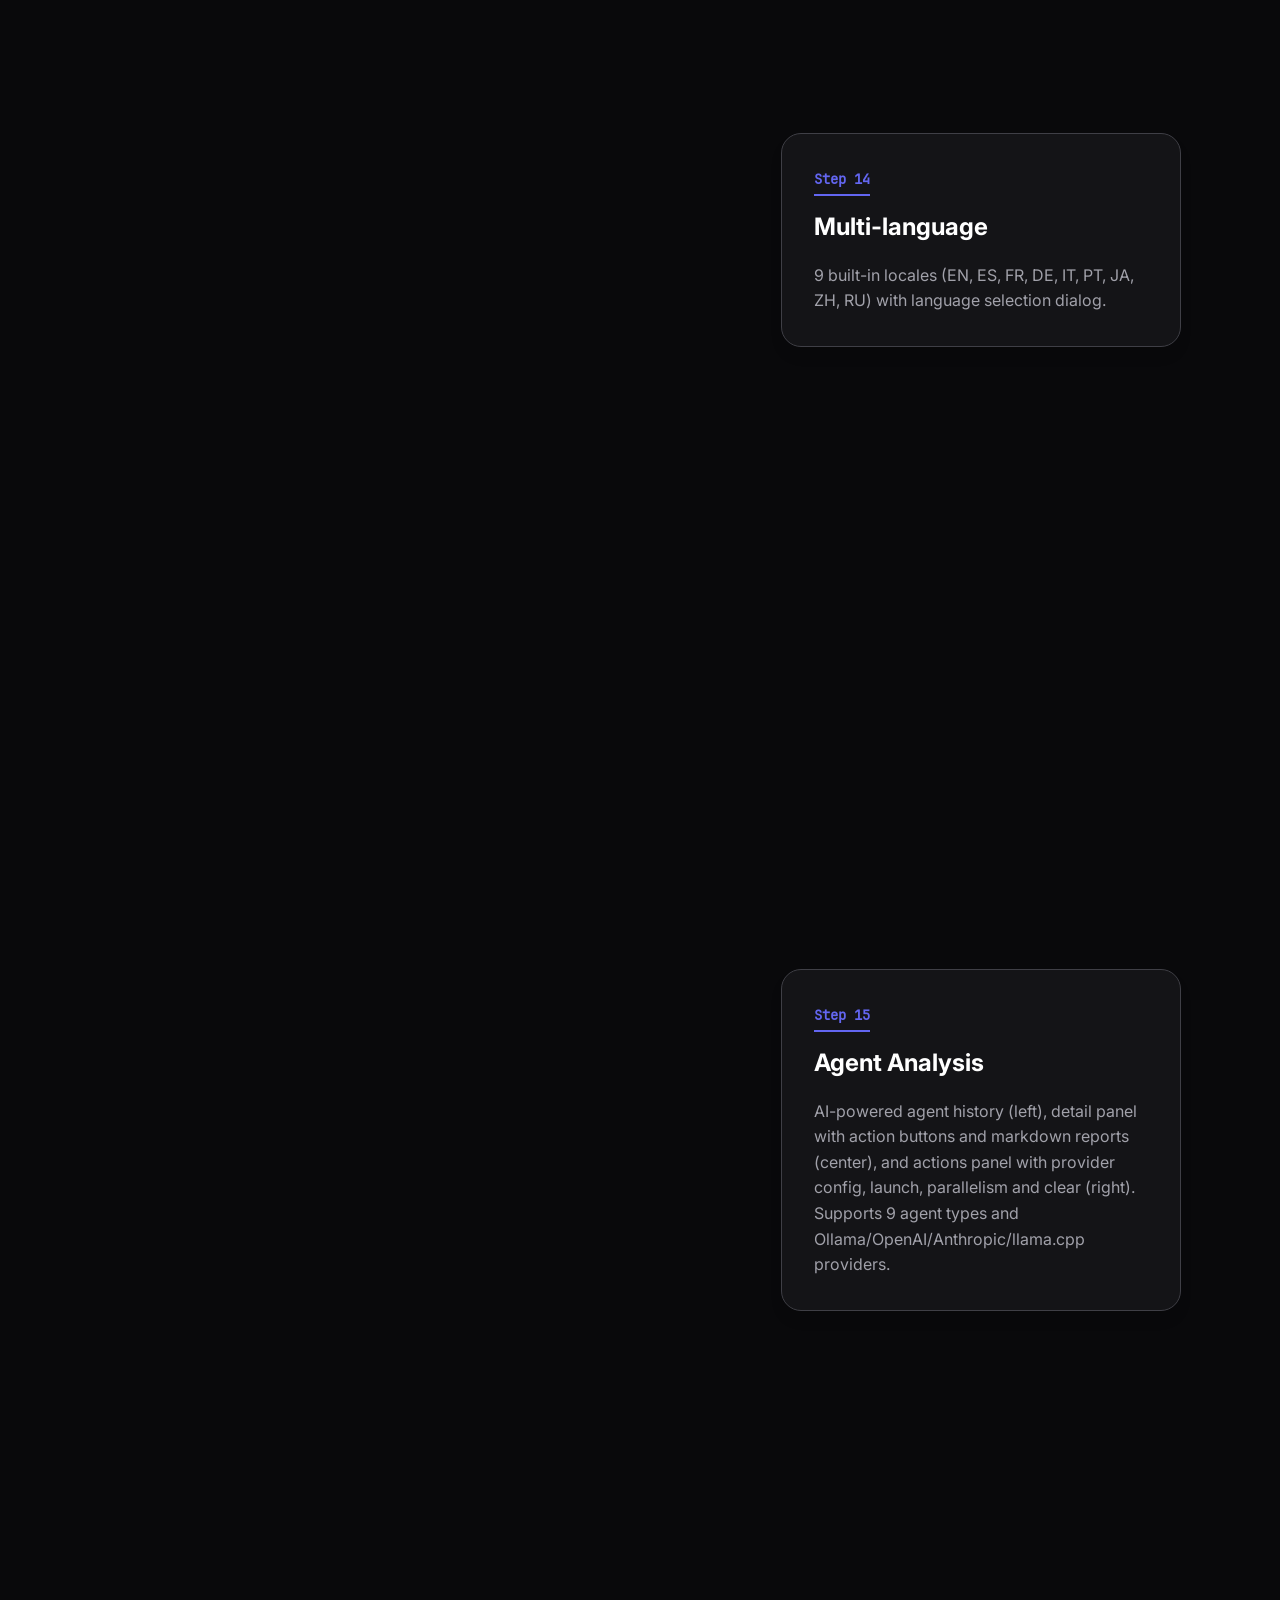
==== commit baaf54f9: "✨: Updated Web UI" ====
--- a/docs/index.html
+++ b/docs/index.html
@@ -12,7 +12,7 @@
     <link rel="stylesheet" href="css/style.css">
 </head>
 <body>
-    <!-- Navigation -->
+    
     <nav class="navbar" id="navbar">
         <div class="nav-container">
             <div class="logo">
@@ -33,7 +33,7 @@
         </div>
     </nav>
 
-    <!-- Hero Section -->
+    
     <section class="hero" id="hero">
         <div class="container">
             <div class="hero-text">
@@ -71,7 +71,7 @@
                             <span class="step-label" id="stepLabel">Dashboard Overview</span>
                             <div class="step-dots" id="stepDots"></div>
                         </div>
-                        <!-- HEADER -->
+                        
                         <div class="tui-header" id="tuiHeader" data-paused="false" data-hunter="false">
                             <span class="header-chip header-trace">TRACE</span>
                             <span class="header-chip header-tui">TUI</span>
@@ -83,7 +83,7 @@
                             <span class="header-sep">│</span>
                             <span class="header-counts">&#xf0c0; 42 Apps  &#xf0c1; 156 Conns</span>
                         </div>
-                        <!-- SEARCH BAR - between header and body (matches Rust TUI) -->
+                        
                         <div class="search-overlay" id="searchOverlay">
                             <div class="search-bar">
                                 <span class="search-chip">◎ SEARCH</span>
@@ -92,9 +92,9 @@
                                 <span class="search-count">(3 matches)</span>
                             </div>
                         </div>
-                        <!-- MAIN 3-COLUMN LAYOUT -->
+                        
                         <div class="tui-body" id="tuiBody" data-active-nav="main">
-                            <!-- NAV SIDEBAR (collapsible with M key) -->
+                            
                             <div class="tui-nav-sidebar" id="tuiNavSidebar">
                                 <div class="nav-item nav-selected" data-nav="main">
                                     <span class="nav-icon nf nf-oct-hub"></span>
@@ -116,9 +116,13 @@
                                     <span class="nav-icon nf nf-md-docker"></span>
                                     <span class="nav-label">Containers</span>
                                 </div>
+                                <div class="nav-item" data-nav="agents">
+                                    <span class="nav-icon nf nf-fa-robot"></span>
+                                    <span class="nav-label">Agents</span>
+                                </div>
                             </div>
                             <div class="tui-content-area">
-                                <!-- ===== MAIN VIEW (3-panel IDE layout) ===== -->
+                                
                                 <div class="nav-view nav-view-main">
                                     <div class="tui-panel tui-left" id="tuiLeft">
                                         <div class="panel-titlebar">󰲚 PROCESSES (5)</div>
@@ -389,7 +393,7 @@
                                         </div>
                                     </div>
                                 </div>
-                                <!-- ===== TRENDS VIEW ===== -->
+                                
                                 <div class="nav-view nav-view-trends" id="navViewTrends">
                                     <div class="panel-titlebar">󰄪 TRENDS &amp; ANALYTICS</div>
                                     <div class="trends-kpi-row">
@@ -413,7 +417,7 @@
                                         <div class="trends-country-col"><div class="panel-titlebar">DESTINATIONS (Top 5)</div><div class="dist-list"><div class="dist-row"><span class="dist-lbl">US</span><div class="dist-bar-track"><div class="dist-bar dist-warning" style="width:100%"></div></div><span class="dist-pct">64</span></div><div class="dist-row"><span class="dist-lbl">DE</span><div class="dist-bar-track"><div class="dist-bar dist-warning" style="width:35%"></div></div><span class="dist-pct">22</span></div><div class="dist-row"><span class="dist-lbl">Unknown</span><div class="dist-bar-track"><div class="dist-bar dist-dim" style="width:25%"></div></div><span class="dist-pct">16</span></div><div class="dist-row"><span class="dist-lbl">JP</span><div class="dist-bar-track"><div class="dist-bar dist-warning" style="width:20%"></div></div><span class="dist-pct">13</span></div><div class="dist-row"><span class="dist-lbl">GB</span><div class="dist-bar-track"><div class="dist-bar dist-warning" style="width:18%"></div></div><span class="dist-pct">11</span></div></div></div>
                                     </div>
                                 </div>
-                                <!-- ===== STORAGE VIEW ===== -->
+                                
                                 <div class="nav-view nav-view-storage" id="navViewStorage">
                                     <div class="storage-col storage-disks-col">
                                         <div class="panel-titlebar">DISKS</div>
@@ -456,7 +460,7 @@
                                         </div>
                                     </div>
                                 </div>
-                                <!-- ===== LIBRARIES VIEW ===== -->
+                                
                                 <div class="nav-view nav-view-libraries" id="navViewLibraries">
                                     <div class="lib-col lib-proc-col">
                                         <div class="panel-titlebar">PROCESSES</div>
@@ -491,7 +495,7 @@
                                         </div>
                                     </div>
                                 </div>
-                                <!-- ===== CONTAINERS VIEW ===== -->
+                                
                                 <div class="nav-view nav-view-containers" id="navViewContainers">
                                     <div class="lib-col lib-proc-col" style="width:34%">
                                         <div class="panel-titlebar">CONTAINERS (4)</div>
@@ -563,9 +567,91 @@
                                         </div>
                                     </div>
                                 </div>
+                                <div class="nav-view nav-view-agents">
+                                    <div class="lib-col" style="width:34%">
+                                        <div class="panel-titlebar">AGENTS</div>
+                                        <div style="padding:4px 8px;font-size:0.65rem;border-left:2px solid var(--primary);background:rgba(99,102,241,0.08)">
+                                            <div><span style="color:var(--success);font-weight:700">✔</span> <span style="font-weight:700">firefox.exe</span></div>
+                                            <div><span style="color:var(--text-dim)">  󰆧 Process | Ollama / llama3.2:3b</span></div>
+                                            <div><span style="color:var(--success);font-size:0.6rem">● COMPLETED</span></div>
+                                        </div>
+                                        <div style="padding:4px 8px;font-size:0.65rem;border-bottom:1px solid var(--border)">
+                                            <div><span style="color:var(--text-dim)">✔</span> <span>192.168.1.0/24</span></div>
+                                            <div><span style="color:var(--text-dim)">  󰛳 Network | Ollama / llama3.2:3b</span></div>
+                                            <div><span style="color:var(--success);font-size:0.6rem">● COMPLETED</span></div>
+                                        </div>
+                                        <div style="padding:4px 8px;font-size:0.65rem;border-bottom:1px solid var(--border)">
+                                            <div><span style="color:var(--warning)">⏳</span> <span>suspicious.domain</span></div>
+                                            <div><span style="color:var(--text-dim)">  󰖟 DNS | Ollama / llama3.2:3b</span></div>
+                                            <div><span style="color:var(--warning);font-size:0.6rem">● QUEUED</span></div>
+                                        </div>
+                                        <div style="padding:4px 8px;font-size:0.65rem;border-bottom:1px solid var(--border)">
+                                            <div><span style="color:var(--danger)">✘</span> <span>system</span></div>
+                                            <div><span style="color:var(--text-dim)">  󰒃 CVE | Anthropic / claude-3-haiku</span></div>
+                                            <div><span style="color:var(--danger);font-size:0.6rem">● FAILED</span></div>
+                                        </div>
+                                        <div style="padding:4px 8px;font-size:0.65rem">
+                                            <div><span style="color:var(--primary)">●</span> <span>svchost.exe</span></div>
+                                            <div><span style="color:var(--text-dim)">  󰍛 Memory | Ollama / llama3.2:3b</span></div>
+                                            <div><span style="color:var(--primary);font-size:0.6rem">⏳ RUNNING</span></div>
+                                        </div>
+                                    </div>
+                                    
+                                    <div class="lib-col" style="width:44%">
+                                        <div class="panel-titlebar">DETAIL <span style="color:var(--text-dim);font-weight:400"> · </span>P=3 <span style="color:var(--text-dim);font-weight:400"> · </span>+/-</div>
+                                        <div style="padding:4px 8px;font-size:0.65rem;border-bottom:1px solid var(--border)">
+                                            <div style="display:flex;align-items:center;gap:4px;margin-bottom:4px">
+                                                <span style="color:var(--warning)">󰆧</span>
+                                                <span style="font-weight:700">Process Analysis</span>
+                                            </div>
+                                            <div style="display:flex;gap:4px;margin-bottom:4px">
+                                                <span style="background:var(--success);color:var(--background);font-weight:700;padding:0 4px;font-size:0.6rem">COMPLETED</span>
+                                            </div>
+                                            <div style="display:flex;gap:4px;flex-wrap:wrap;justify-content:center;padding:4px 0">
+                                                <span style="background:var(--warning);color:var(--background);font-weight:700;padding:0 4px;font-size:0.6rem"> 󰑐 Retry [R]</span>
+                                                <span style="background:var(--secondary);color:var(--background);font-weight:700;padding:0 4px;font-size:0.6rem"> 󰒈 Export MD [E]</span>
+                                                <span style="background:var(--secondary);color:var(--background);font-weight:700;padding:0 4px;font-size:0.6rem"> 󰘦 Export JSON [J]</span>
+                                                <span style="background:var(--primary);color:var(--background);font-weight:700;padding:0 4px;font-size:0.6rem"> 󰍉 Filter [F]</span>
+                                                <span style="background:var(--warning);color:var(--background);font-weight:700;padding:0 4px;font-size:0.6rem"> 󰅂 Expand [Z]</span>
+                                            </div>
+                                            <div style="margin-top:4px">
+                                                <div><span style="color:var(--text-dim)">Target:</span> <span style="font-weight:700">firefox.exe (PID 8402)</span></div>
+                                                <div><span style="color:var(--text-dim)">Path:</span> <span style="color:var(--secondary)">C:\Program Files\Mozilla Firefox\firefox.exe</span></div>
+                                                <div><span style="color:var(--text-dim)">Provider / Model:</span> <span style="color:var(--primary)">Ollama / llama3.2:3b</span></div>
+                                                <div><span style="color:var(--text-dim)">History:</span> <span style="color:var(--text-dim)">./agents/2026-06-04_120030_firefox_analysis.md</span></div>
+                                                <div><span style="color:var(--text-dim)">Time:</span> 2.34s</div>
+                                            </div>
+                                        </div>
+                                        <div style="padding:4px 8px;font-size:0.65rem;max-height:130px;overflow-y:auto">
+                                            <div style="color:var(--text-dim);margin-bottom:2px"># Analysis Results</div>
+                                            <div style="color:var(--success);margin-bottom:2px">- 3 active TCP connections detected</div>
+                                            <div style="color:var(--warning);margin-bottom:2px">- 1 connection to high-risk IP (203.0.113.50)</div>
+                                            <div style="color:var(--text-dim);margin-bottom:2px">- Memory usage within normal range (142MB)</div>
+                                            <div style="color:var(--text-dim);margin-top:4px;border-top:1px solid var(--border);padding-top:4px">## Connections</div>
+                                            <div style="color:var(--text-dim);margin-bottom:2px">| Proto | Local | Remote | State |</div>
+                                            <div style="color:var(--text-dim);margin-bottom:2px">|-------|-------|--------|-------|</div>
+                                            <div style="margin-bottom:2px"> TCP │ 127.0.0.1:53420 │ 203.0.113.50:443 │ <span style="color:var(--danger)">SUSPICIOUS</span></div>
+                                            <div style="margin-bottom:2px"> TCP │ 127.0.0.1:53421 │ 142.250.80.46:443 │ ESTABLISHED</div>
+                                            <div style="margin-bottom:2px"> UDP │ 0.0.0.0:5353 │ 224.0.0.251:5353 │ IDLE</div>
+                                            <div style="color:var(--primary);margin-top:2px">▼ (+12 more lines)</div>
+                                        </div>
+                                    </div>
+                                    
+                                    <div class="lib-col lib-actions-col" style="width:22%">
+                                        <div class="panel-titlebar">ACTIONS</div>
+                                        <div class="action-list">
+                                            <div class="action-item action-selected"><span class="act-icon">󰈐</span><span class="act-label">Provider (Ollama)</span><span class="act-key">[C]</span></div>
+                                            <div class="action-item"><span class="act-icon">󰚩</span><span class="act-label">Launch Agent</span><span class="act-key">[A]</span></div>
+                                            <div class="action-item"><span class="act-icon act-danger">⏹</span><span class="act-label">Cancel</span><span class="act-key">[S]</span></div>
+                                            <div class="action-item"><span class="act-icon act-success">󰑐</span><span class="act-label">Retry</span><span class="act-key">[R]</span></div>
+                                            <div class="action-item"><span class="act-icon act-warn">󰓅</span><span class="act-label">Parallel: 4</span><span class="act-key">[+/-]</span></div>
+                                            <div class="action-item"><span class="act-icon act-dim">󰩈</span><span class="act-label">Clear History</span><span class="act-key">[X]</span></div>
+                                        </div>
+                                    </div>
+                                </div>
                             </div>
                         </div>
-                        <!-- FIREWALL MODE LAYOUT (replaces tui-body) -->
+                        
                         <div class="firewall-layout" id="firewallLayout">
                             <div class="fw-col fw-col-left">
                                 <div class="panel-titlebar">◈ myapp.exe CONNS (12)</div>
@@ -594,7 +680,7 @@
                                 </div>
                             </div>
                         </div>
-                        <!-- LANGUAGE DIALOG -->
+                        
                         <div class="lang-overlay" id="langOverlay">
                             <div class="lang-dialog">
                                 <div class="lang-title">ℹ SELECT LANGUAGE</div>
@@ -608,7 +694,7 @@
                                 <div class="lang-hint"><span class="hint-key">↑</span><span class="hint-key">↓</span><span> Navigate  </span><span class="hint-key">Enter</span><span> Select  </span><span class="hint-key">Esc</span><span> Close</span></div>
                             </div>
                         </div>
-                        <!-- INVESTIGATION VIEW - full-body connection analysis (press Enter on a connection) -->
+                        
                         <div class="investigation-view" id="investigationView">
                             <div class="inv-grid">
                                 <div class="inv-left">
@@ -692,7 +778,7 @@
                                 <span class="hint-key">Tab</span><span class="hint-label"> Switch Section</span>
                             </div>
                         </div>
-                        <!-- MAP VIEW - network route map overlay -->
+                        
                         <div class="map-view" id="mapView">
                             <div class="panel-titlebar">◈ NETWORK ROUTE MAP</div>
                             <div class="map-body">
@@ -707,9 +793,9 @@
                                     <path d="M100,-20 Q110,-30 125,-35 Q140,-38 150,-30 Q155,-20 145,-10 Q130,-5 115,-8 Z" fill="rgba(100,149,237,0.15)" stroke="rgba(100,149,237,0.4)" stroke-width="0.3"/>
                                     <path d="M130,10 Q140,8 155,12 Q165,18 160,25 Q150,30 140,28 Q130,22 130,15 Z" fill="rgba(100,149,237,0.15)" stroke="rgba(100,149,237,0.4)" stroke-width="0.3"/>
                                     <path d="M-80,-25 Q-70,-30 -55,-32 Q-40,-30 -35,-22 Q-38,-15 -50,-12 Q-65,-14 -75,-18 Z" fill="rgba(100,149,237,0.15)" stroke="rgba(100,149,237,0.4)" stroke-width="0.3"/>
-                                    <!-- Route: from user (~ -80,40) through hop (~ -50,25) to destination (~ 20,45) -->
+                                    
                                     <polyline points="-80,40 -50,25 20,45" fill="none" stroke="#ffa500" stroke-width="1.2" stroke-dasharray="3,2" vector-effect="non-scaling-stroke"/>
-                                    <!-- Lat/Lon labels -->
+                                    
                                     <text x="-175" y="-82" fill="rgba(255,255,255,0.15)" font-size="4" font-family="JetBrains Mono, monospace">90°N</text>
                                     <text x="-175" y="85" fill="rgba(255,255,255,0.15)" font-size="4" font-family="JetBrains Mono, monospace">90°S</text>
                                     <text x="-175" y="3" fill="rgba(255,255,255,0.15)" font-size="4" font-family="JetBrains Mono, monospace">0°</text>
@@ -727,20 +813,20 @@
                                 <span class="hint-key">←</span><span class="hint-key">→</span><span class="hint-label"> Pan</span>
                             </div>
                         </div>
-                        <!-- HINT BAR -->
+                        
                         <div class="tui-hintbar" id="tuiHintbar">
                             <span class="hint-key">Q</span><span class="hint-label"> Quit</span>
                             <span class="hint-key">Tab</span><span class="hint-label"> Switch Panel</span>
                             <span class="hint-key">/</span><span class="hint-label"> Search</span>
                             <span class="hint-key">L</span><span class="hint-label"> Language</span>
                         </div>
-                        <!-- HINT BAR (firewall mode) -->
+                        
                         <div class="tui-hintbar fw-hintbar" id="fwHintbar">
                             <span class="hint-key">Esc/Q</span><span class="hint-label"> Exit  </span>
                             <span class="hint-key">Tab</span><span class="hint-label"> Switch  </span>
                             <span class="hint-key">Enter</span><span class="hint-label"> Execute</span>
                         </div>
-                        <!-- STATUS BAR -->
+                        
                         <div class="tui-statusbar" id="tuiStatusbar">
                             <span class="status-chip">STATUS</span>
                             <span class="status-arrow">⟫</span>
@@ -759,16 +845,16 @@
         </div>
     </section>
 
-    <!-- Scrollytelling Tour Section -->
+    
     <section class="tour-section" id="tourSection">
         <div class="tour-container">
-            <!-- Sticky Terminal Container -->
+            
             <div class="sticky-wrapper" id="stickyWrapper">
                 <!-- The terminal will be moved here by JS during scroll, or we can clone it. 
                      For a smoother experience, we'll keep the terminal in the hero and let JS handle its movement. -->
             </div>
 
-            <!-- Tour Steps -->
+            
             <div class="tour-steps" id="tourSteps">
                 <div class="tour-step" data-step="0">
                     <div class="step-card">
@@ -868,10 +954,24 @@
                         <p>9 built-in locales (EN, ES, FR, DE, IT, PT, JA, ZH, RU) with language selection dialog.</p>
                     </div>
                 </div>
+                <div class="tour-step" data-step="14">
+                    <div class="step-card">
+                        <span class="step-num">Step 15</span>
+                        <h3>Agent Analysis</h3>
+                        <p>AI-powered agent history (left), detail panel with action buttons and markdown reports (center), and actions panel with provider config, launch, parallelism and clear (right). Supports 9 agent types and Ollama/OpenAI/Anthropic/llama.cpp providers.</p>
+                    </div>
+                </div>
+                <div class="tour-step" data-step="15">
+                    <div class="step-card">
+                        <span class="step-num">Step 16</span>
+                        <h3>Investigation Suite</h3>
+                        <p>Run nslookup, ping, traceroute, and WHOIS queries. View results with risk score and world map visualization.</p>
+                    </div>
+                </div>
         </div>
     </section>
 
-    <!-- Features Section -->
+    
     <section class="features" id="features">
         <div class="container">
             <div class="section-header">
@@ -931,6 +1031,11 @@
                         <div class="feature-icon">🐳</div>
                         <h3>Container Monitoring</h3>
                         <p>Docker support: lifecycle management, logs, console, resource stats, and Docker Hub image search.</p>
+                    </div>
+                    <div class="feature-card" data-aos="fade-up" data-aos-delay="400">
+                        <div class="feature-icon">🤖</div>
+                        <h3>Agent Analysis</h3>
+                        <p>AI-powered agent system with 9 agent types (Process, Network, DNS, File, Ports, Logs, Memory, Vulnerability, Threat Intel). Supports Ollama, OpenAI, Anthropic, and llama.cpp providers with full report history and export.</p>
                     </div>
                 </div>
             </div>
@@ -941,7 +1046,7 @@
         </div>
     </section>
 
-    <!-- Documentation Section -->
+    
     <section class="docs" id="docs">
         <div class="container">
             <div class="section-header">
@@ -977,7 +1082,7 @@
         </div>
     </section>
 
-    <!-- Installation Section -->
+    
     <section class="install" id="install">
         <div class="container">
             <div class="section-header">
@@ -1005,7 +1110,7 @@
         </div>
     </section>
 
-    <!-- CTA Section -->
+    
     <section class="cta">
         <div class="container">
             <div class="cta-content">
@@ -1023,7 +1128,7 @@
         </div>
     </section>
 
-    <!-- Footer -->
+    
     <footer class="footer">
         <div class="container">
             <div class="footer-grid">
--- a/docs/css/style.css
+++ b/docs/css/style.css
@@ -484,7 +484,8 @@
 .tui-body[data-active-nav="trends"] .nav-view-trends,
 .tui-body[data-active-nav="storage"] .nav-view-storage,
 .tui-body[data-active-nav="libraries"] .nav-view-libraries,
-.tui-body[data-active-nav="containers"] .nav-view-containers {
+.tui-body[data-active-nav="containers"] .nav-view-containers,
+.tui-body[data-active-nav="agents"] .nav-view-agents {
     display: flex;
 }
 
@@ -654,7 +655,9 @@
 .tui-app.highlight-libraries .tui-body,
 .tui-app.highlight-libraries .tui-content-area,
 .tui-app.highlight-containers .tui-body,
-.tui-app.highlight-containers .tui-content-area {
+.tui-app.highlight-containers .tui-content-area,
+.tui-app.highlight-agents .tui-body,
+.tui-app.highlight-agents .tui-content-area {
     opacity: 1 !important;
     filter: none !important;
 }
@@ -668,7 +671,8 @@
 .tui-app.highlight-trends .nav-view-trends,
 .tui-app.highlight-storage .nav-view-storage,
 .tui-app.highlight-libraries .nav-view-libraries,
-.tui-app.highlight-containers .nav-view-containers {
+.tui-app.highlight-containers .nav-view-containers,
+.tui-app.highlight-agents .nav-view-agents {
     opacity: 1 !important;
     filter: none !important;
     z-index: 100;
@@ -1349,6 +1353,11 @@
     border-top: none;
 }
 
+.nav-view-agents {
+    flex-direction: row;
+    border-top: none;
+}
+
 .ct-col {
     display: flex;
     flex-direction: column;
@@ -2009,6 +2018,11 @@
 }
 
 /* nf-mdi-docker */
+
+/* nf-fa-robot */
+.nav-icon.nf-fa-robot::before {
+    content: "\ee0d";
+}
 
 /* Base Styles */
 :root {
@@ -2116,8 +2130,8 @@
 /* ============ TOUR SECTION ============ */
 .tour-section {
     position: relative;
-    height: 1500vh;
-    /* Dramatically increased to prevent overlap */
+    height: 2000vh;
+    /* Extra height to fit all 16 tour steps (100vh each) */
     background: var(--background);
     pointer-events: none;
 }
@@ -2539,7 +2553,8 @@
     z-index: 2;
 }
 
-.tui-app.highlight-containers .nav-view-containers {
+.tui-app.highlight-containers .nav-view-containers,
+.tui-app.highlight-agents .nav-view-agents {
     box-shadow: inset 0 0 0 2px var(--primary), 0 0 20px rgba(100, 149, 237, 0.3);
     position: relative;
     z-index: 2;
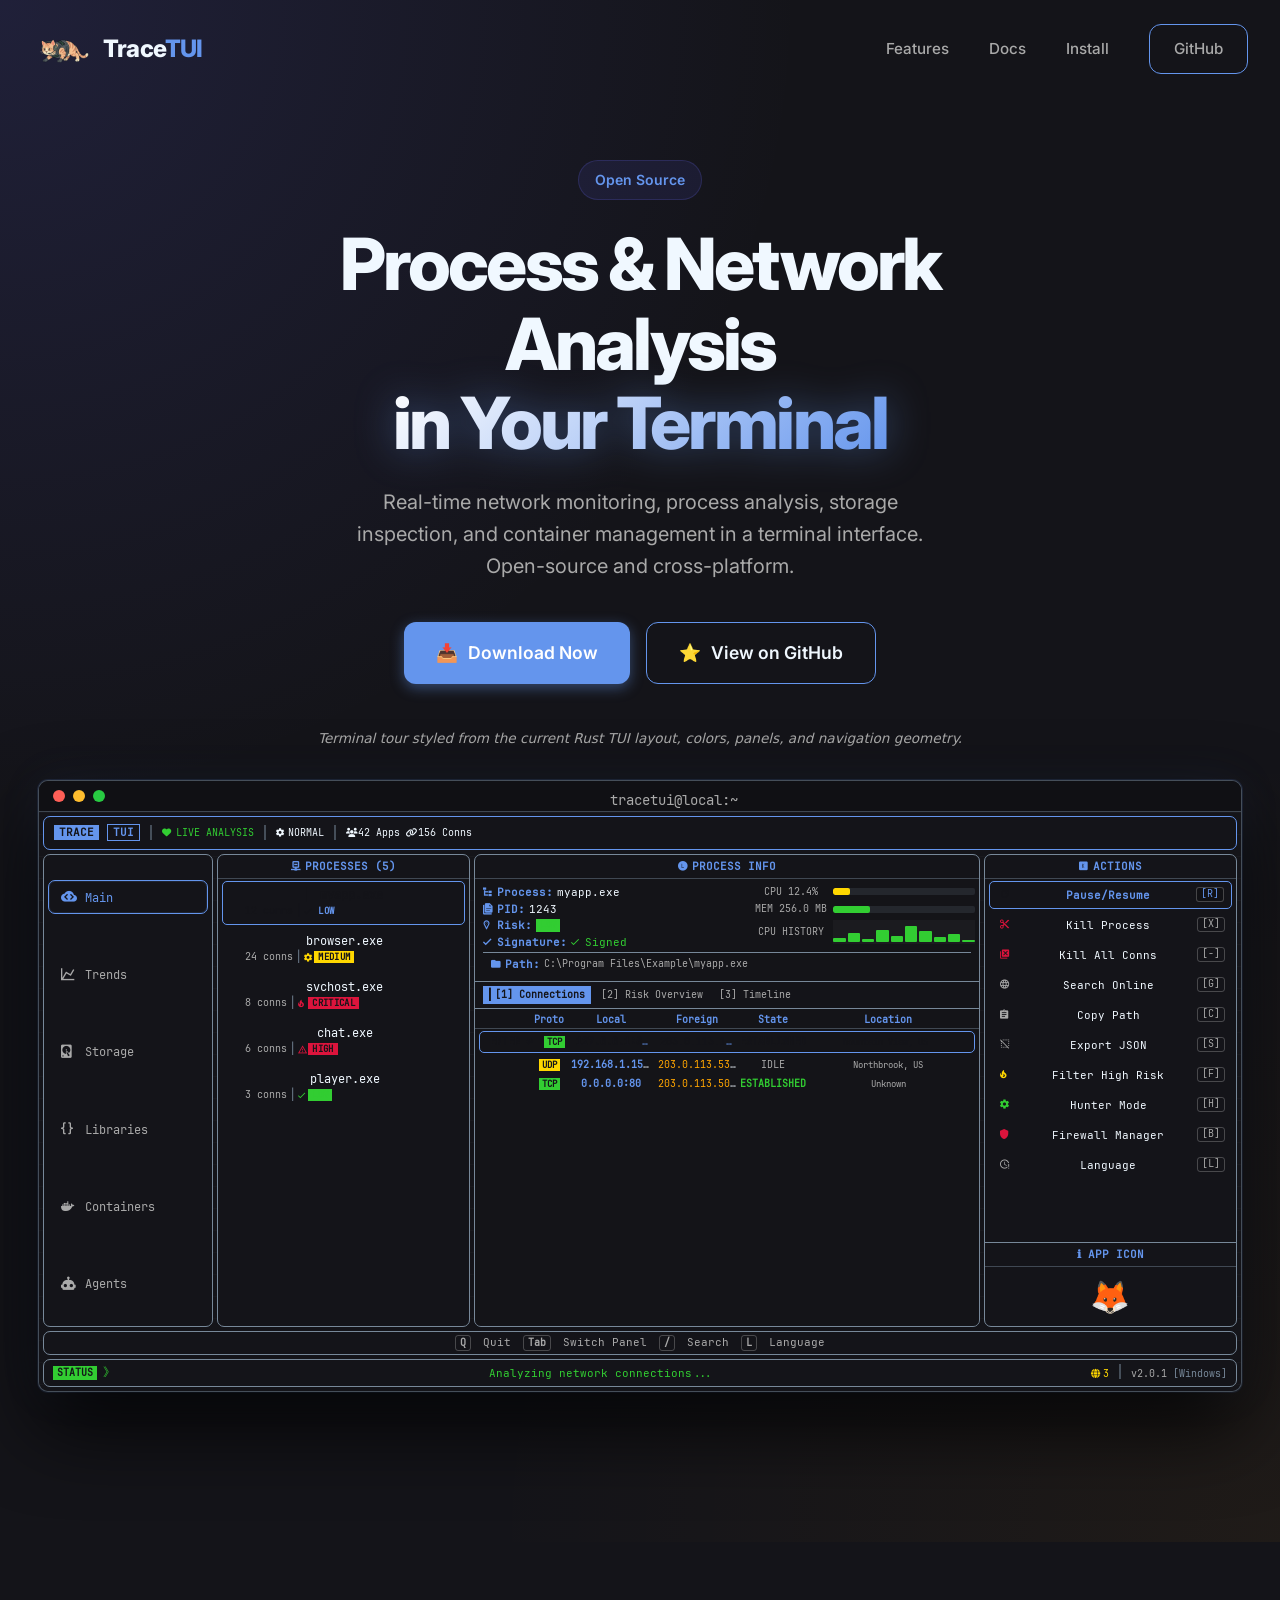
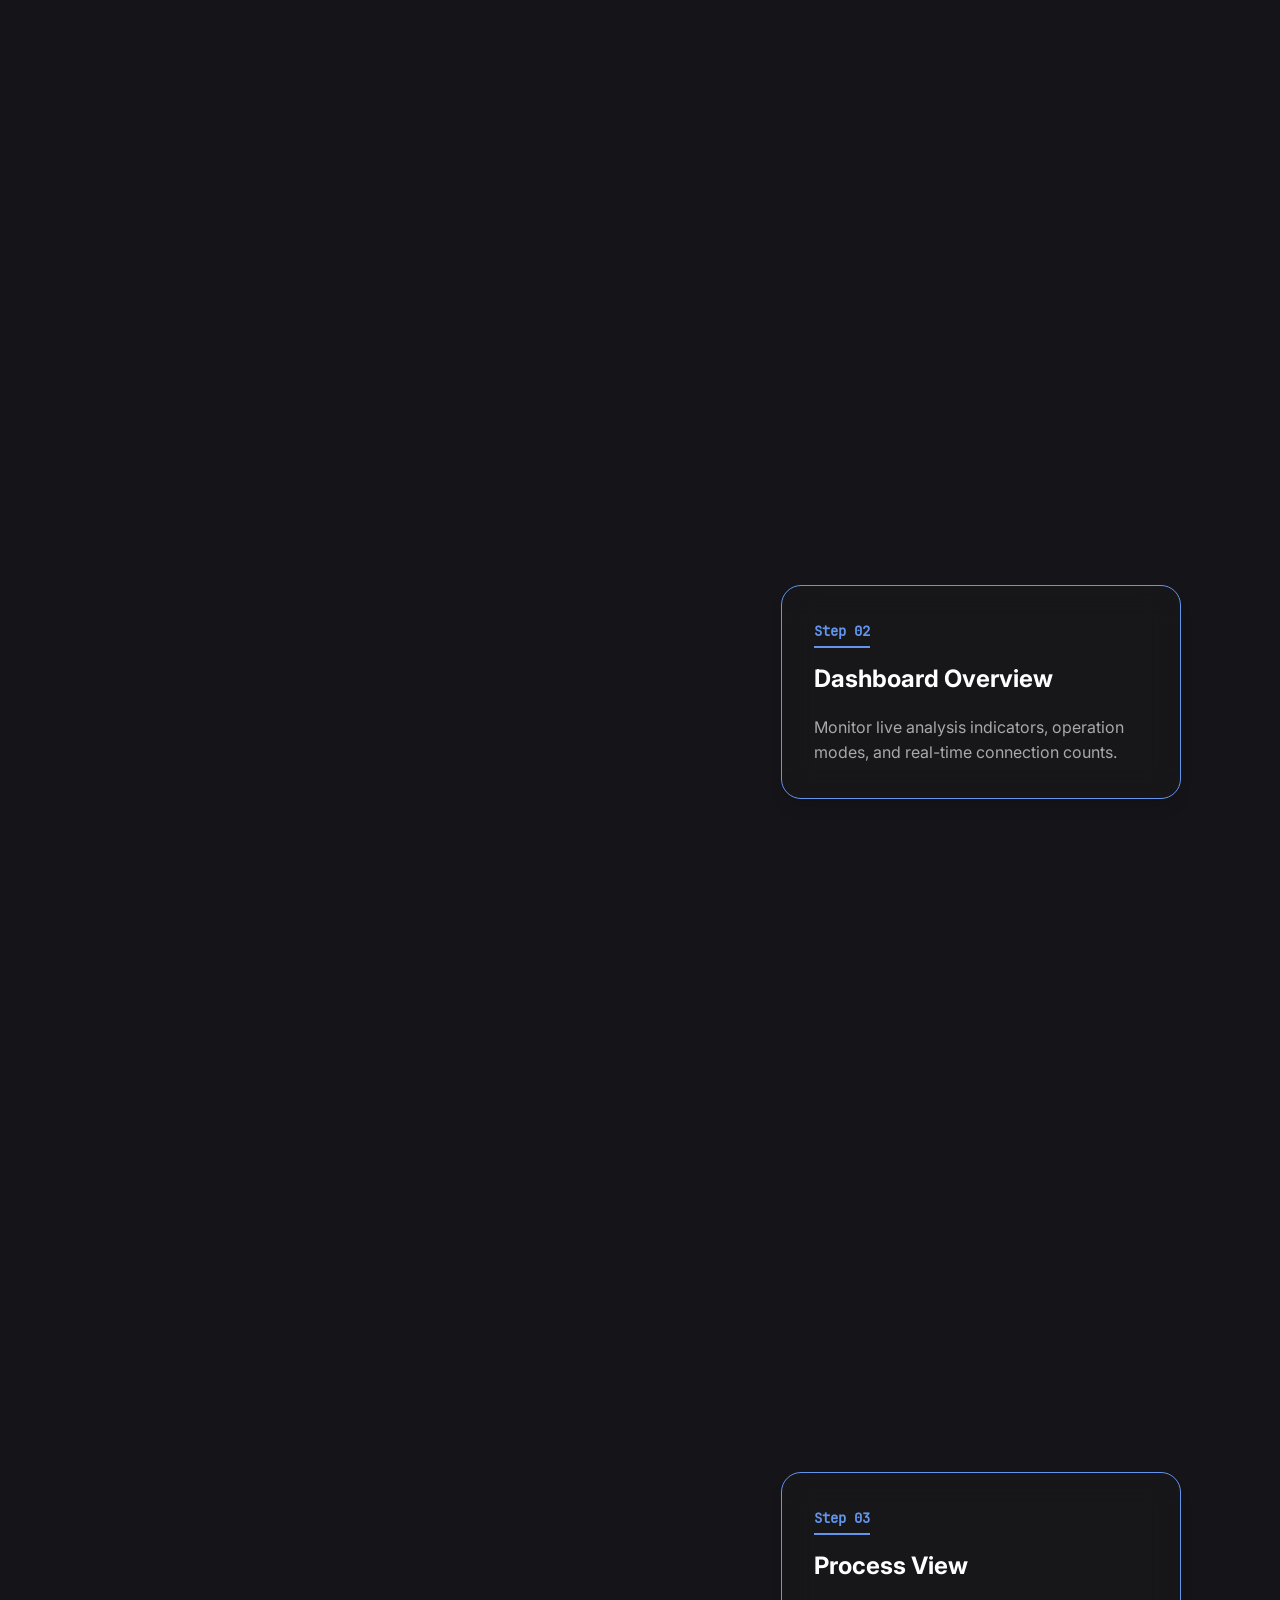
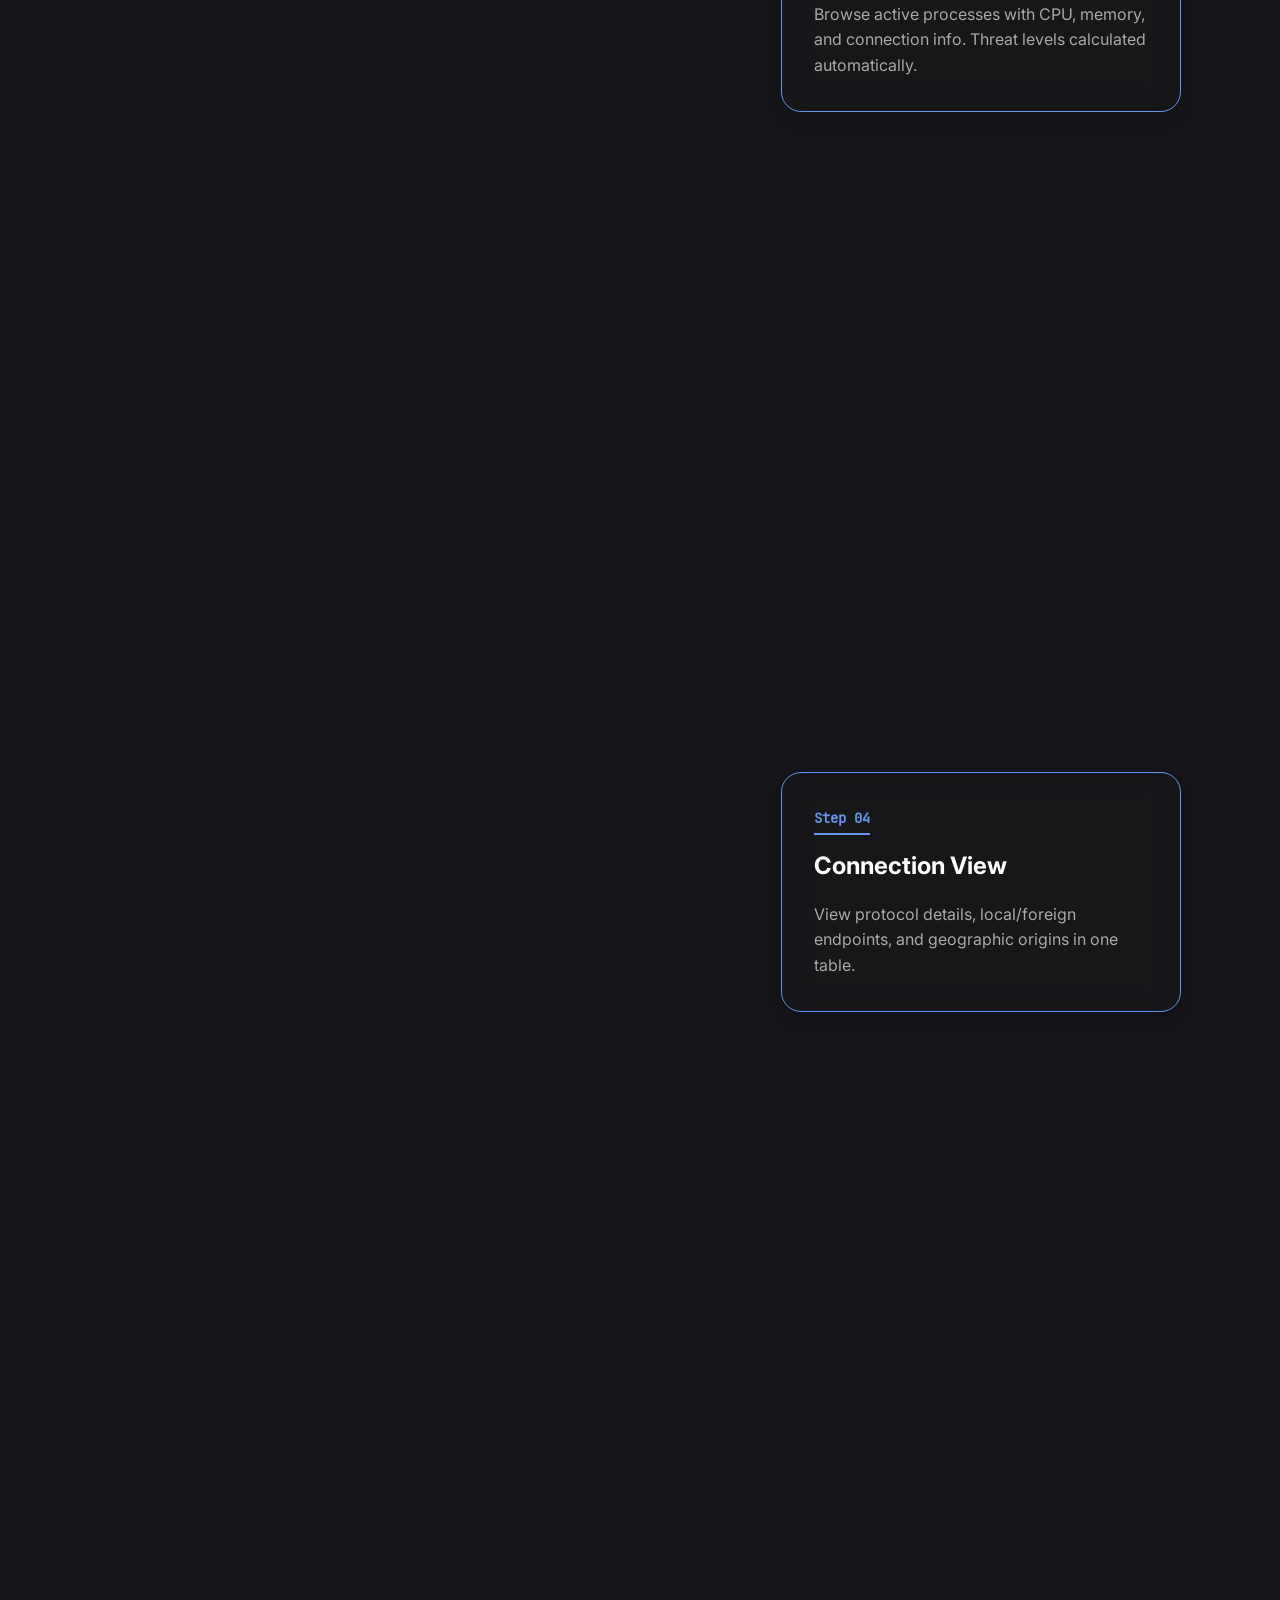
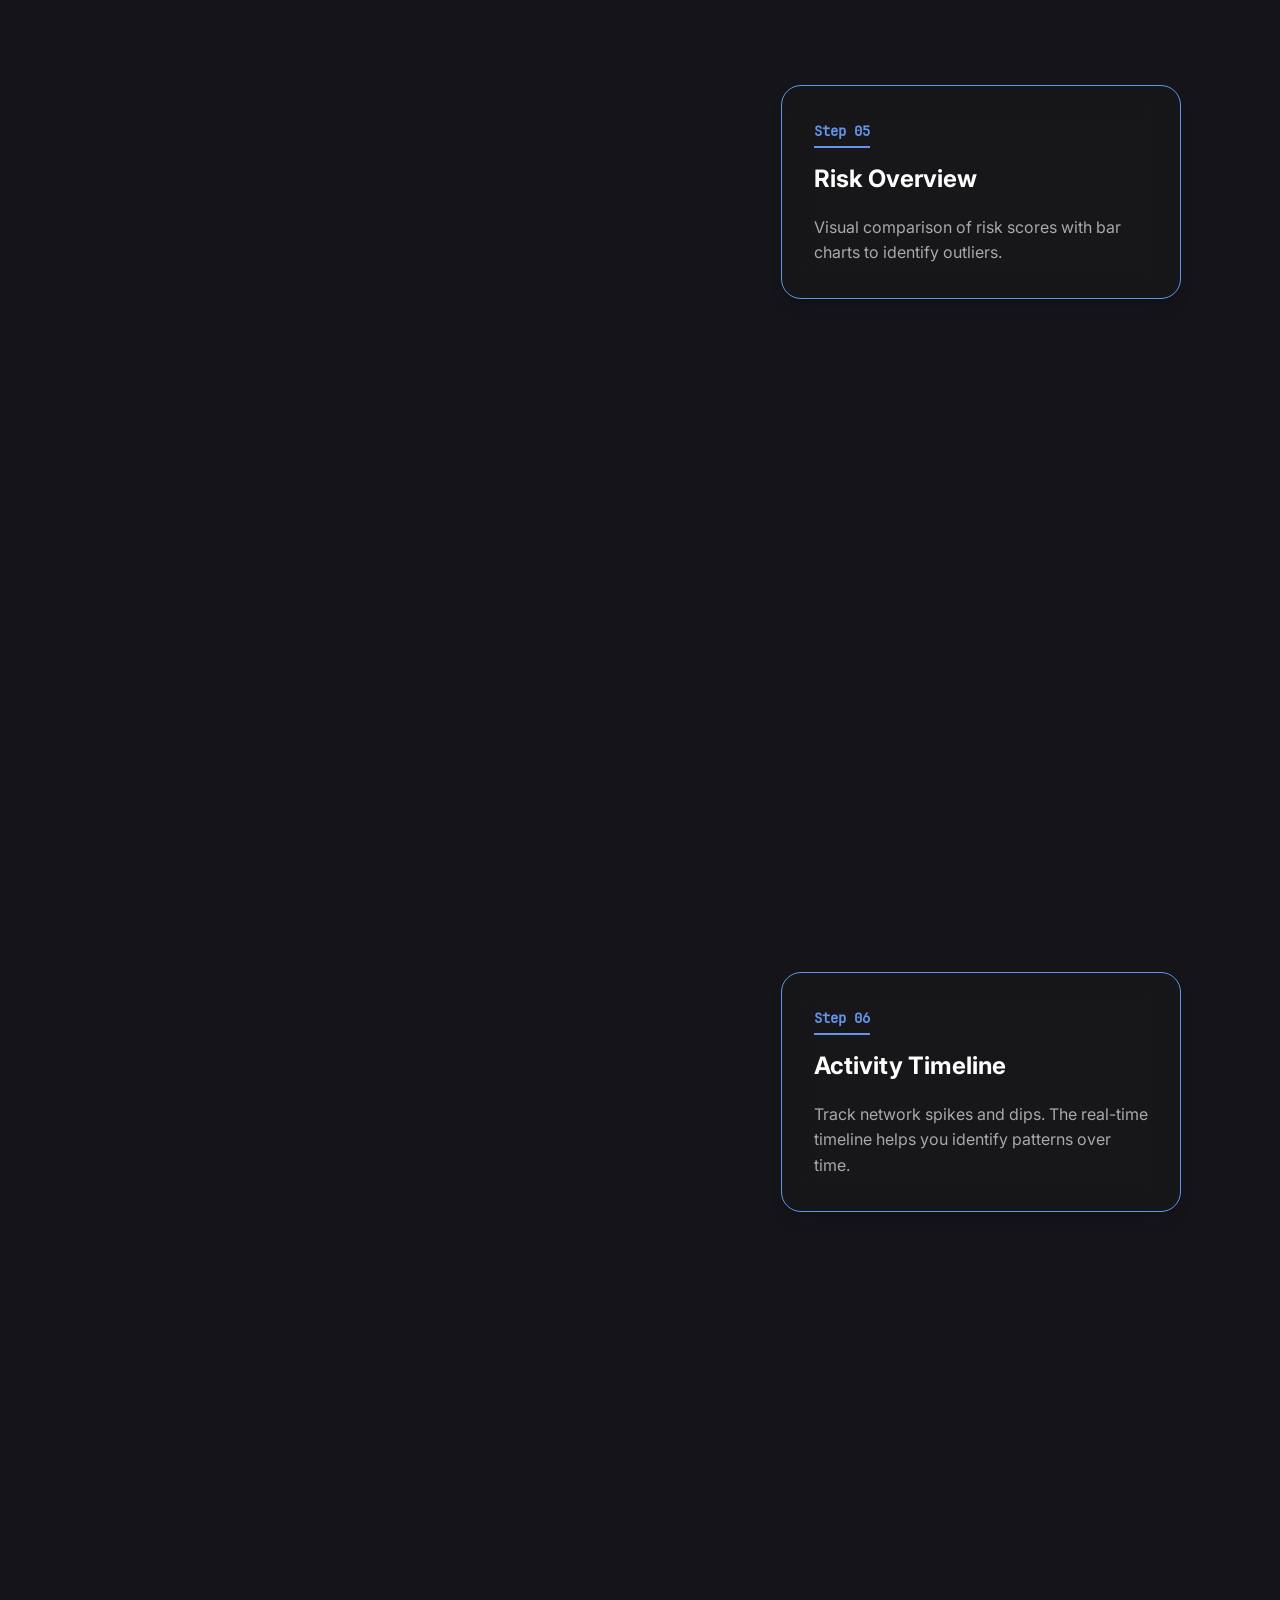
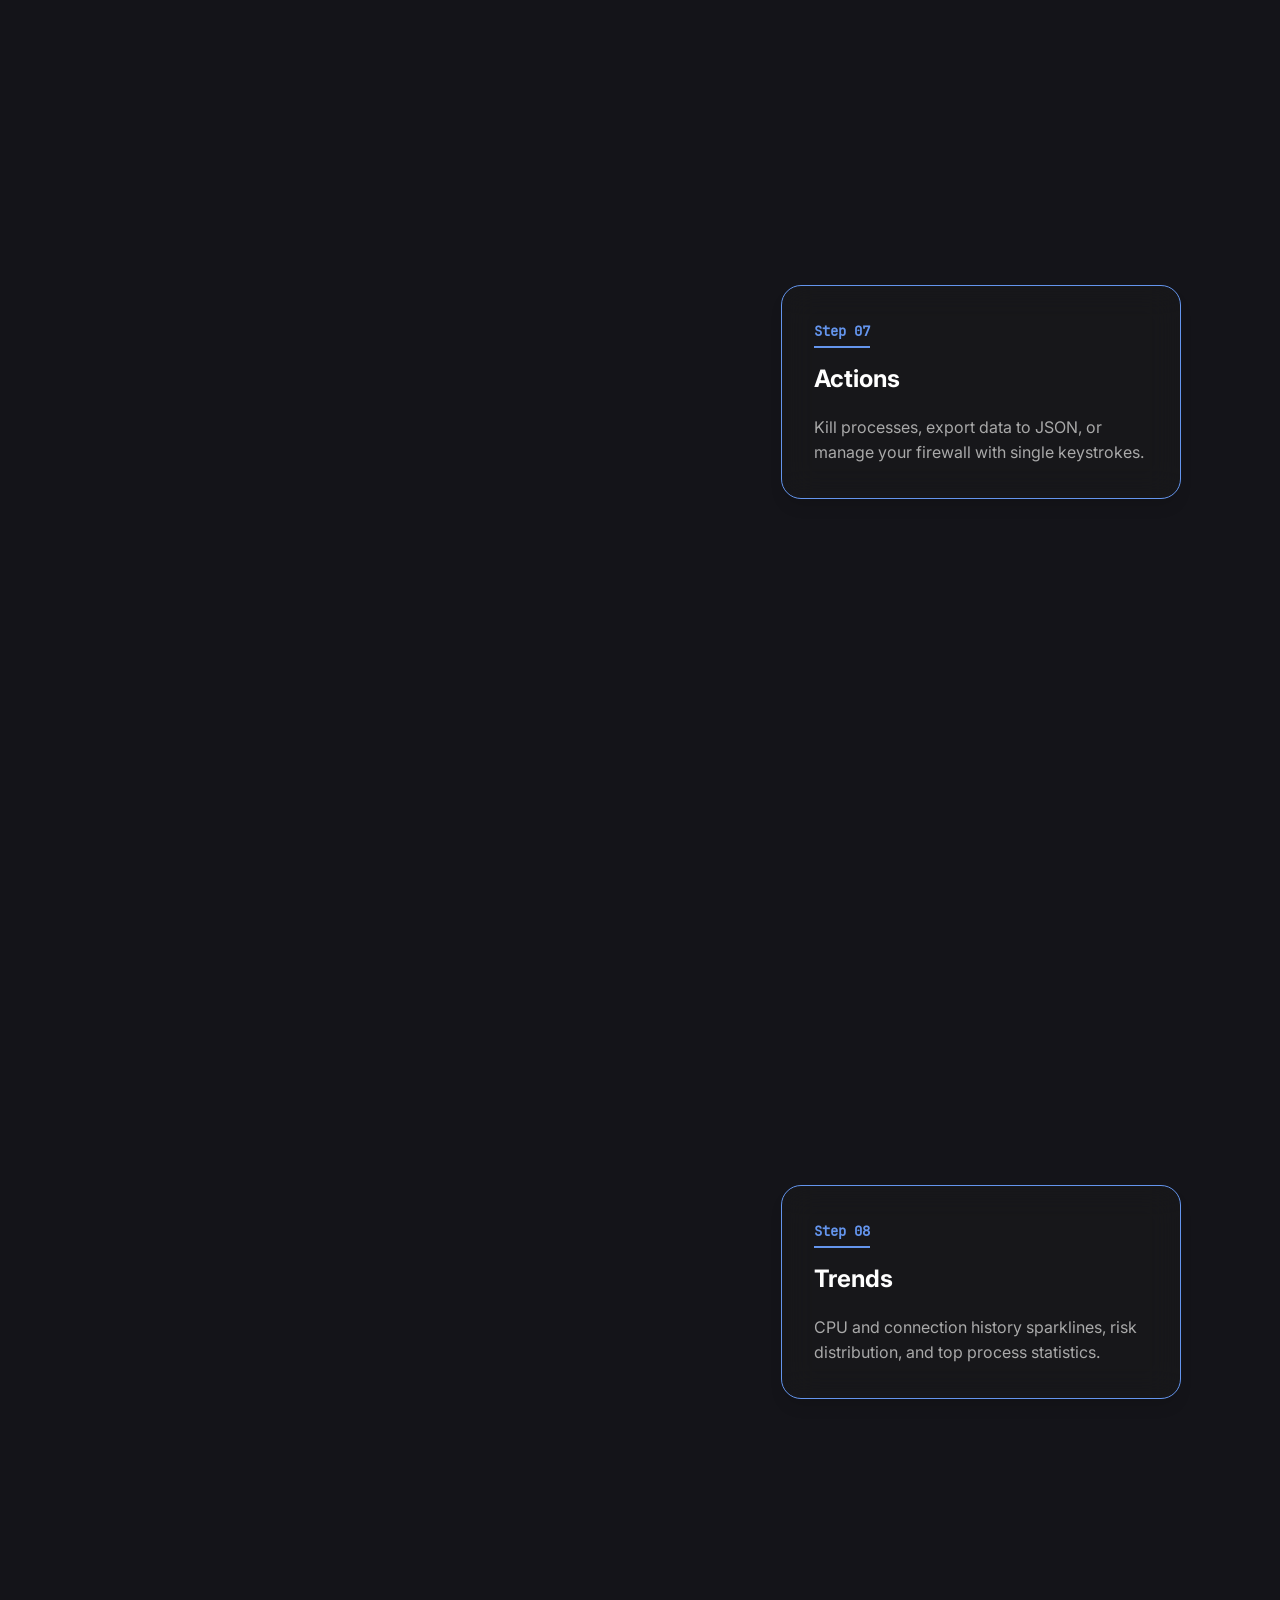
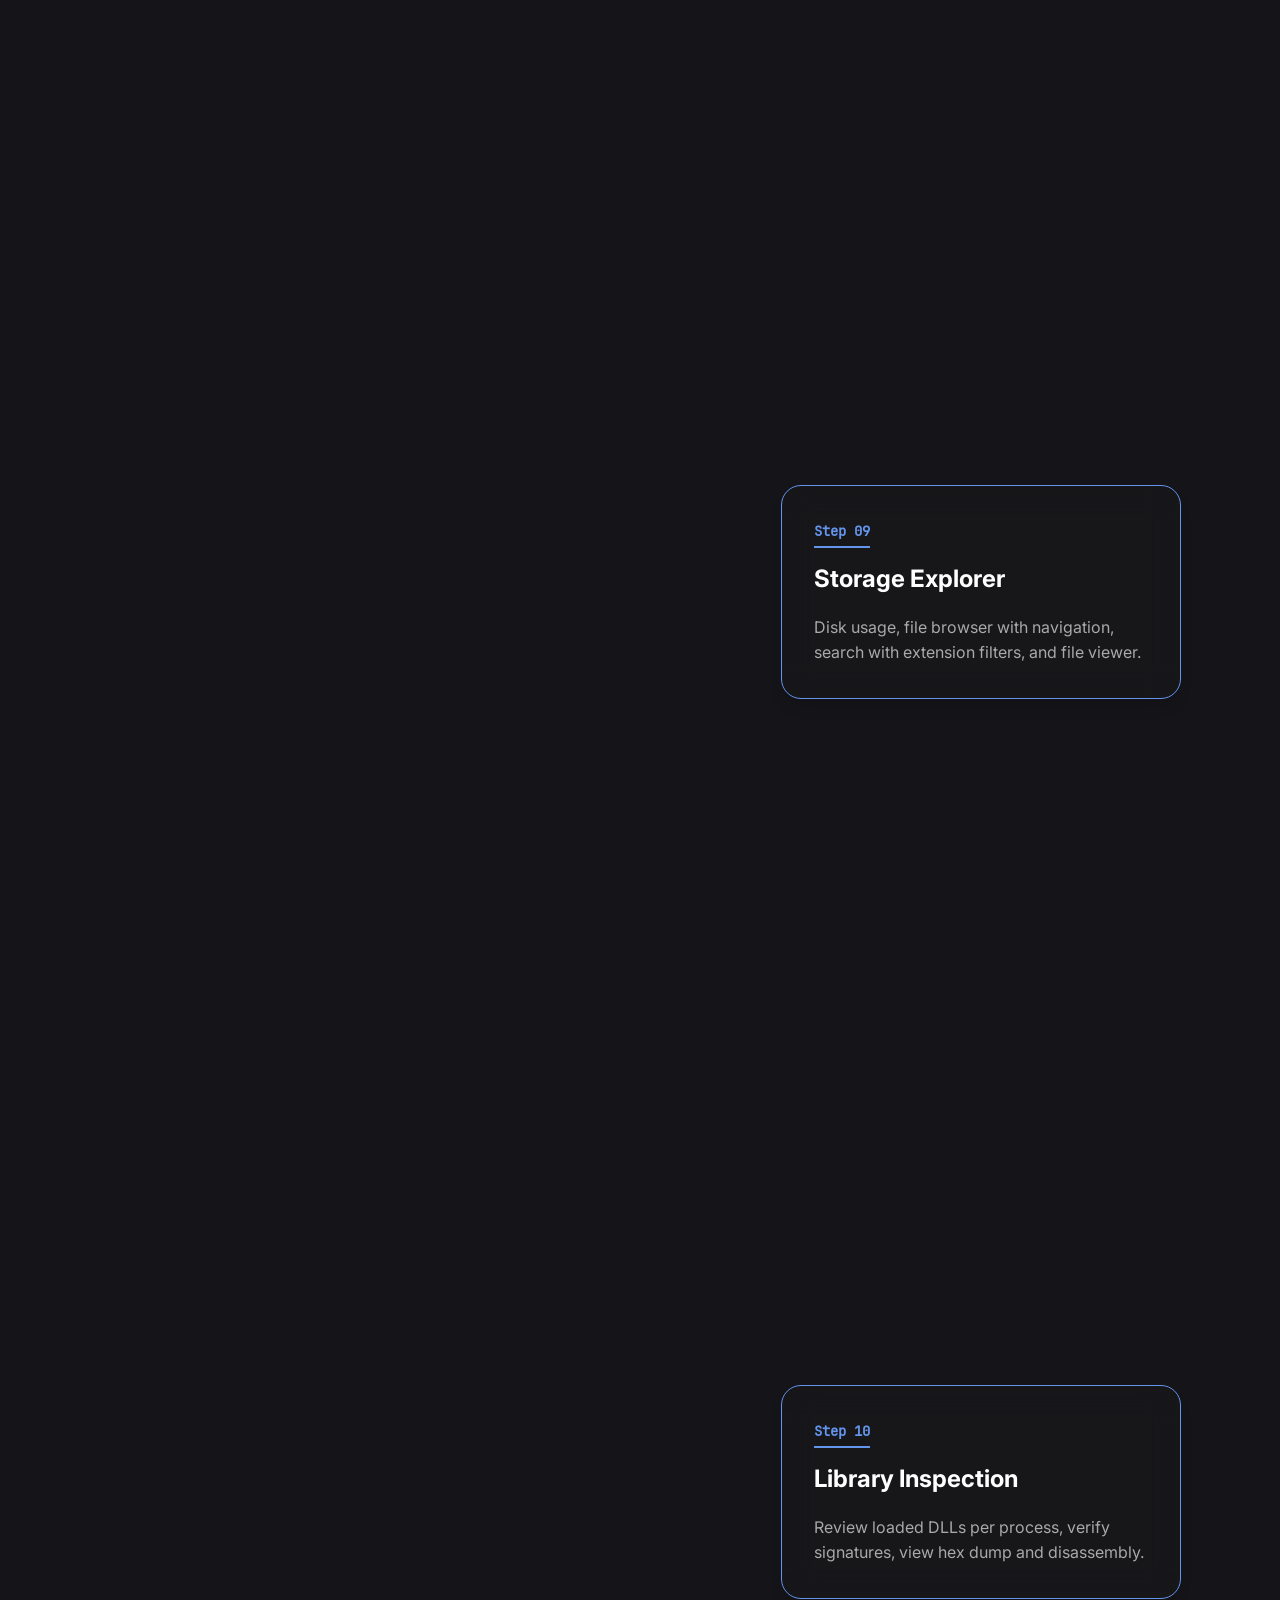
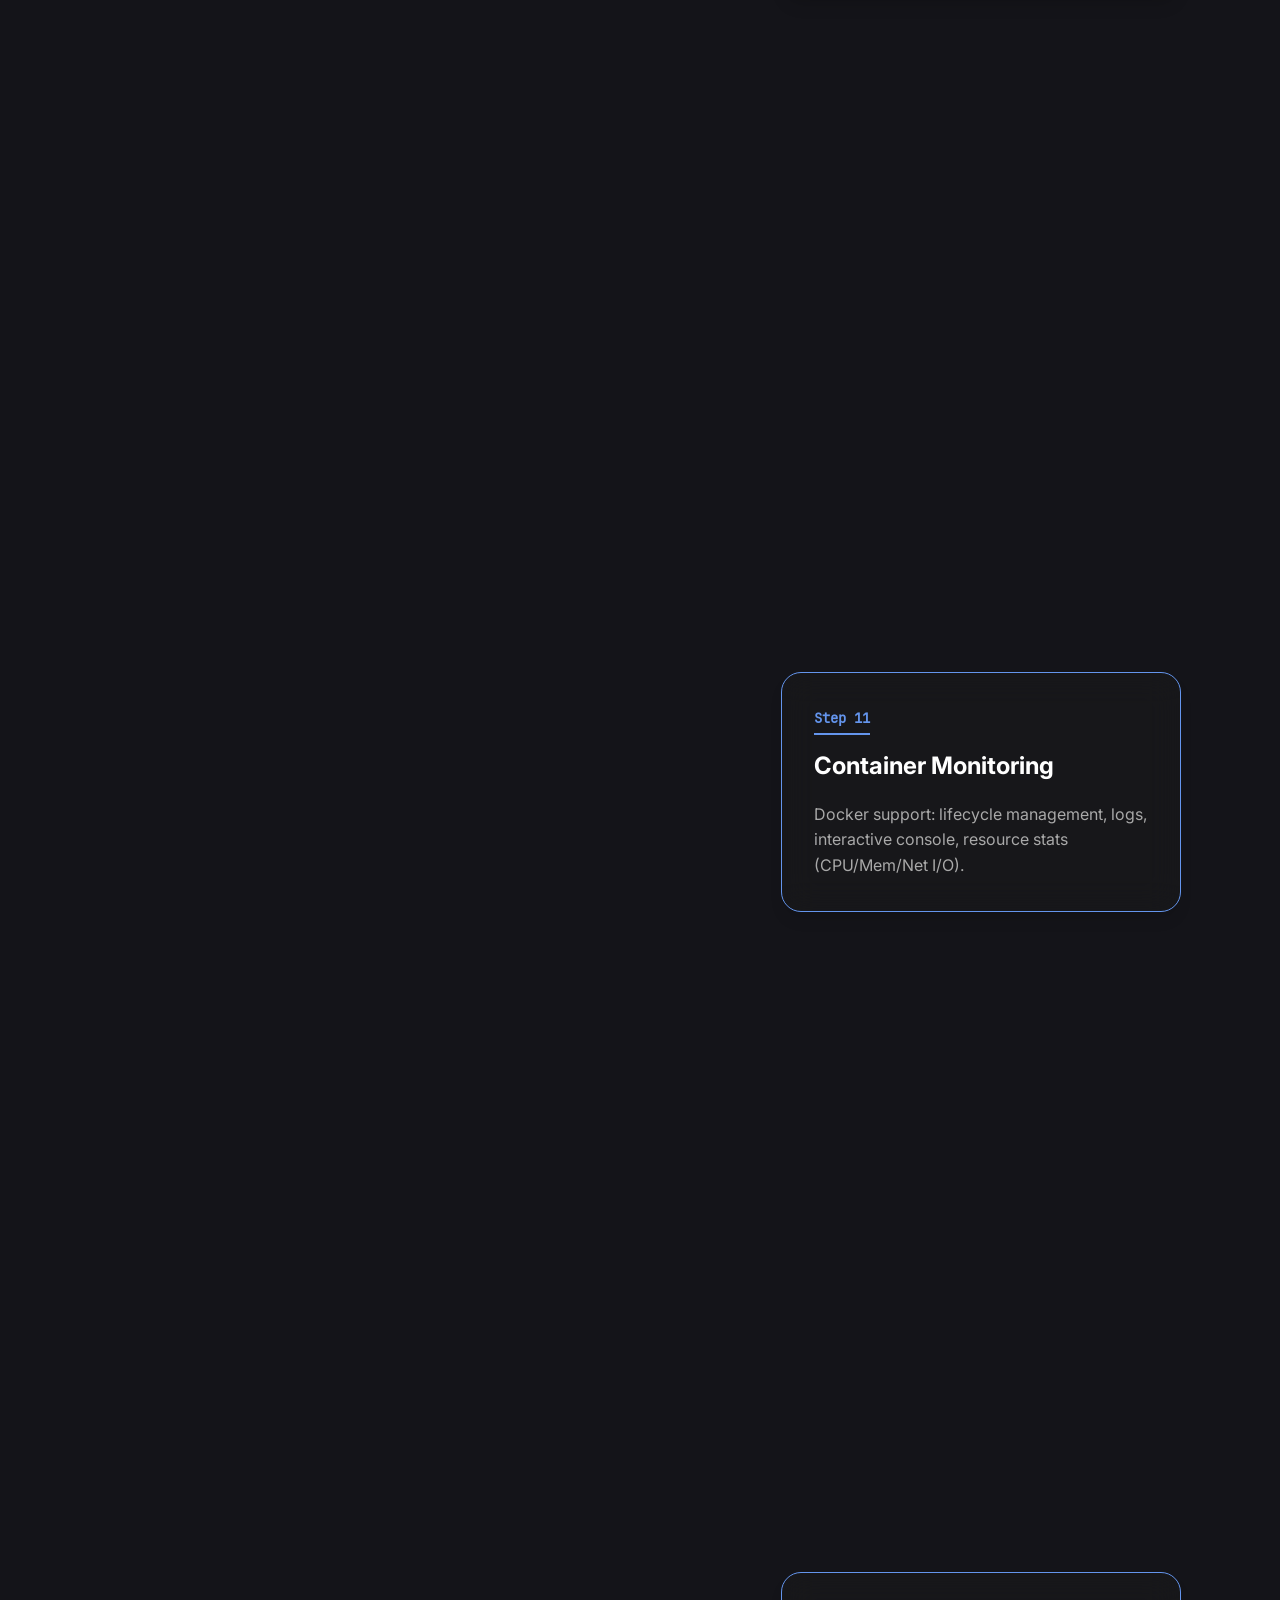
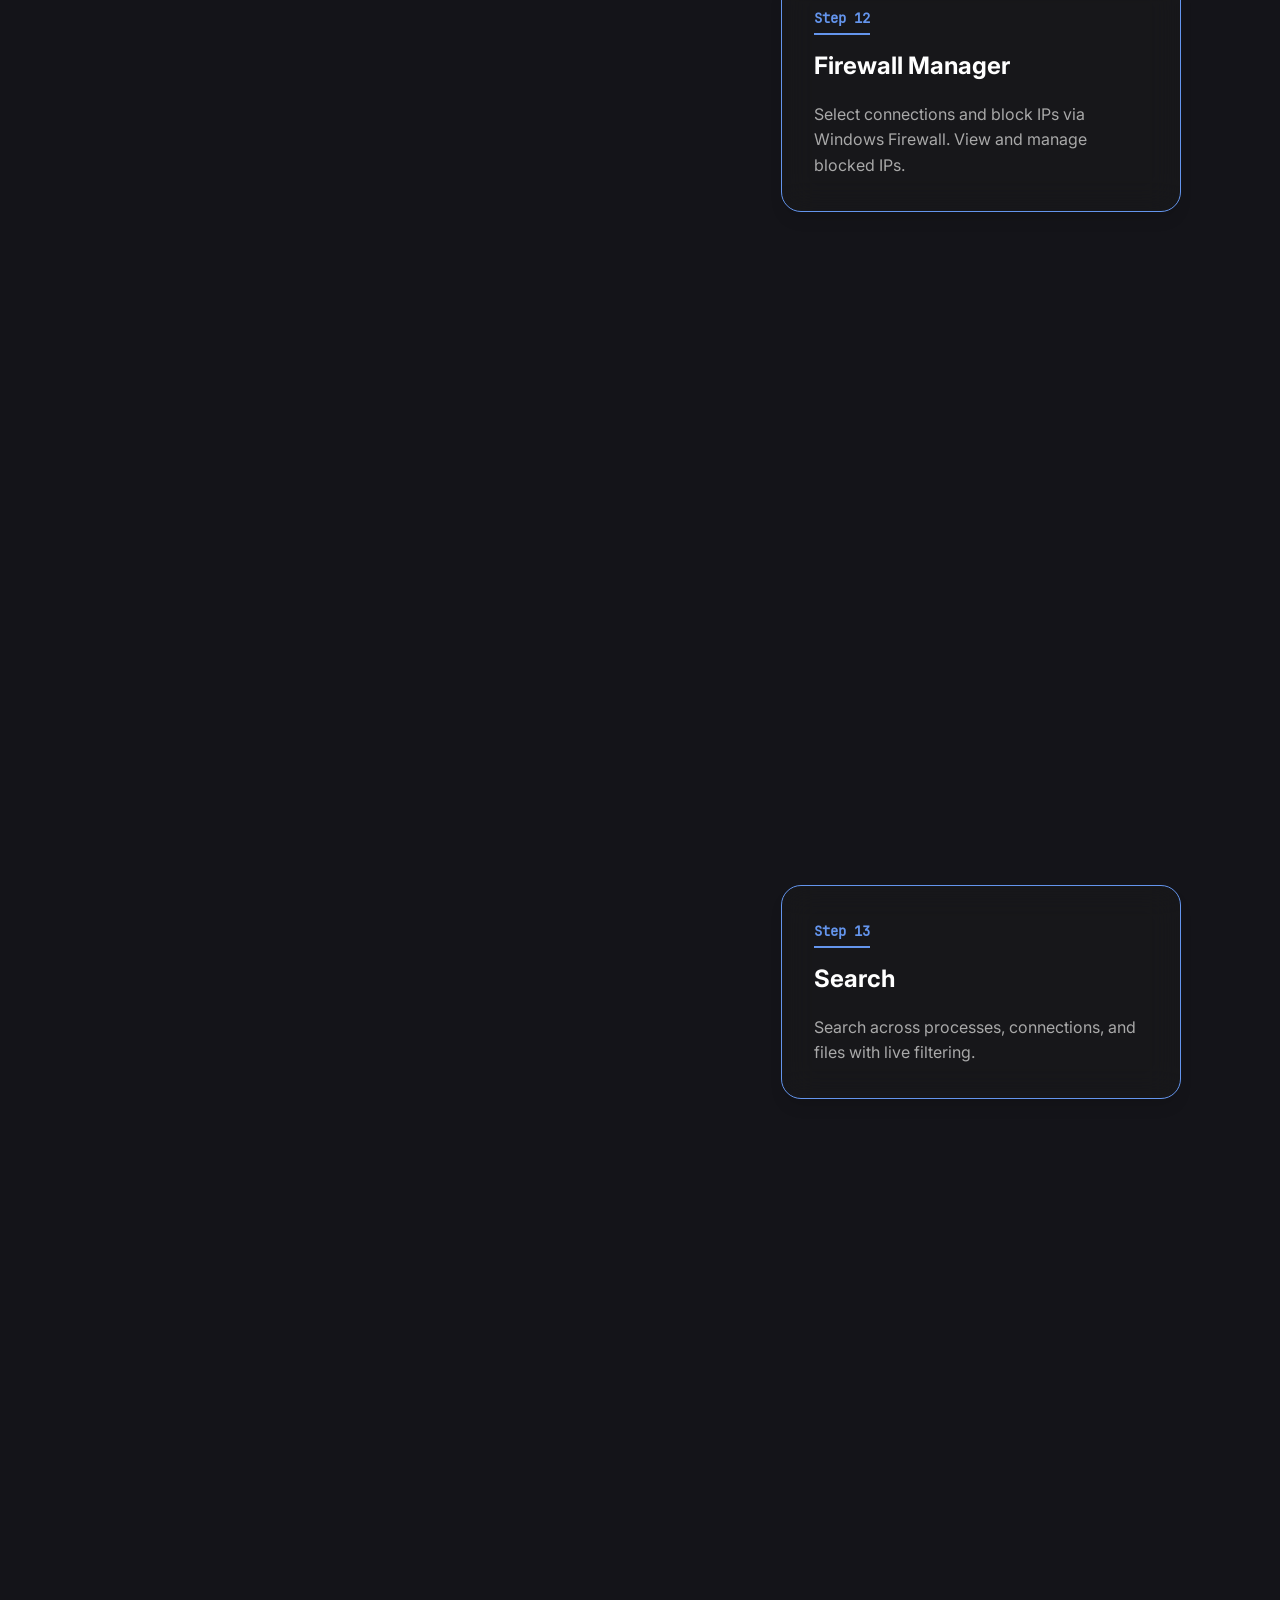
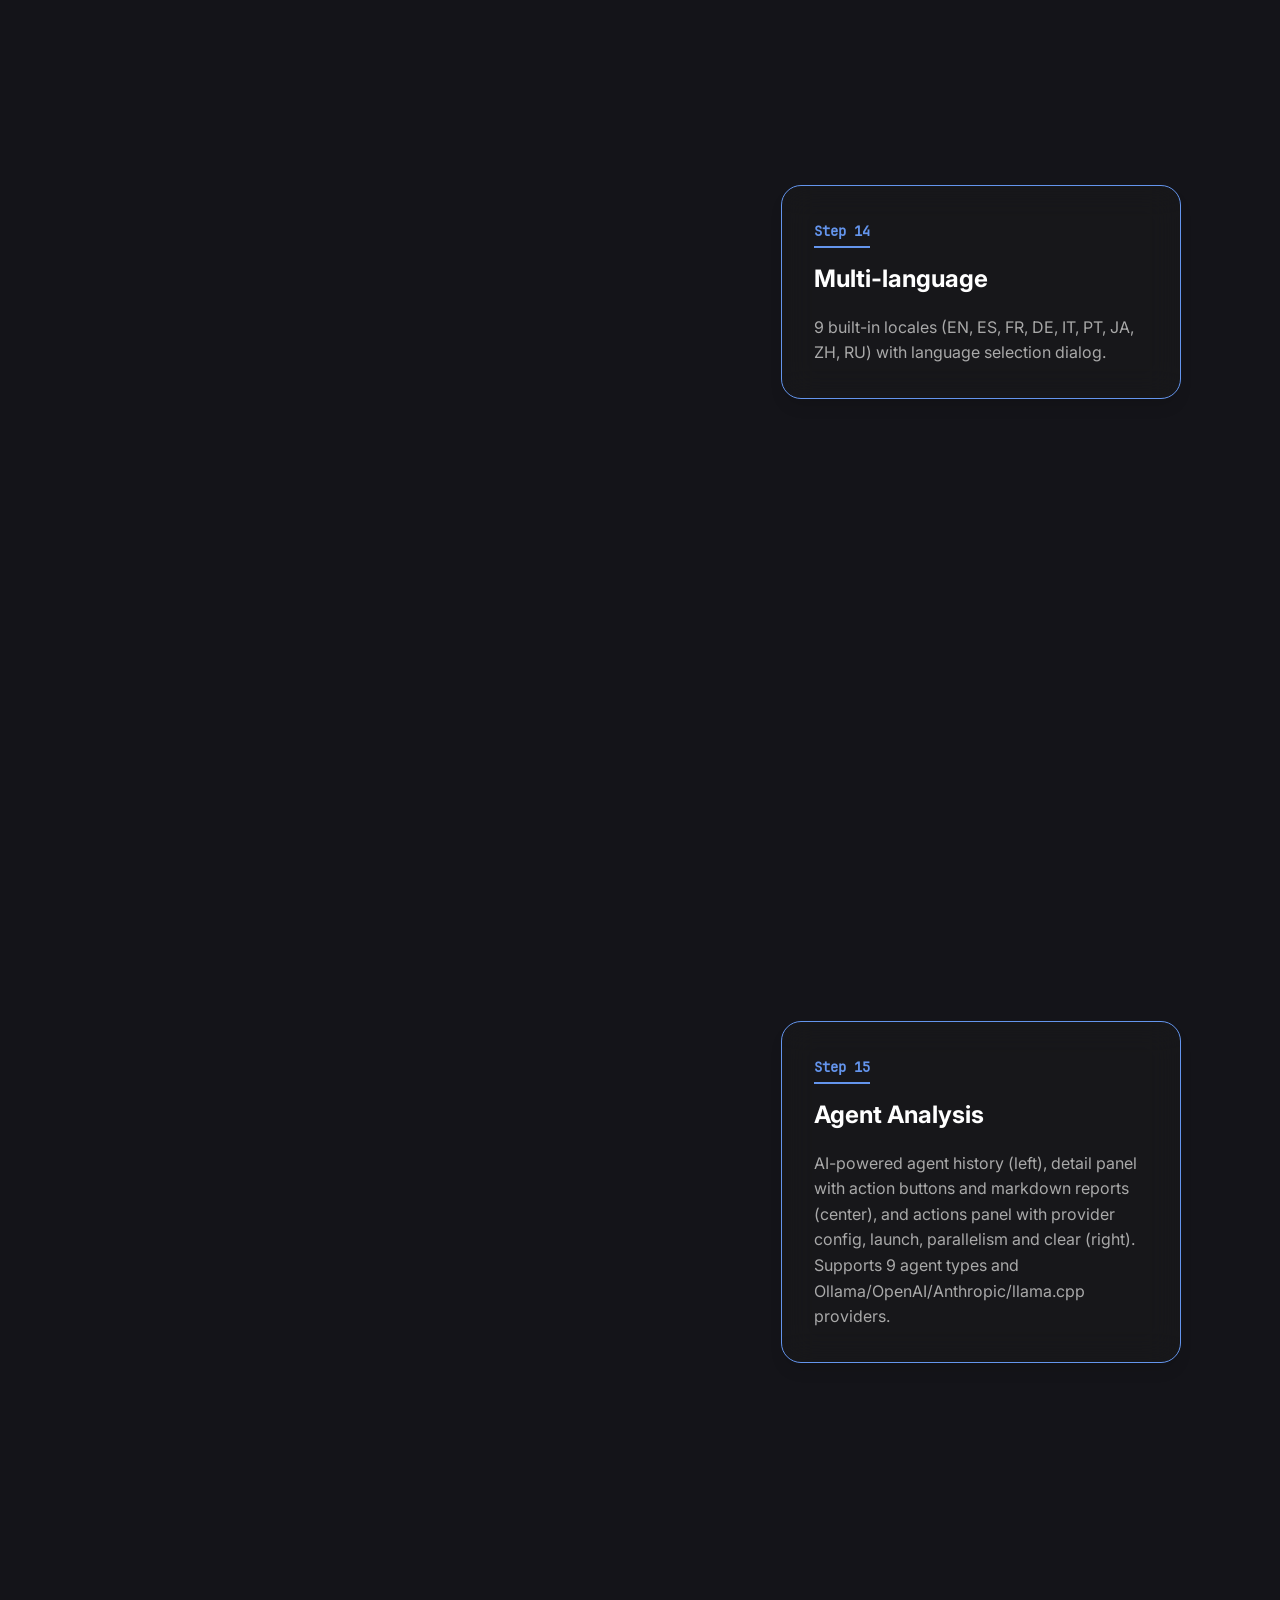
==== commit f2bcd9ea: "🐛: UPDATED UI" ====
--- a/docs/index.html
+++ b/docs/index.html
@@ -67,7 +67,7 @@
                         <div class="step-indicator" id="stepIndicator">
                             <span class="step-num" id="stepNum">01</span>
                             <span class="step-sep">/</span>
-                            <span class="step-total">15</span>
+                            <span class="step-total">16</span>
                             <span class="step-label" id="stepLabel">Dashboard Overview</span>
                             <div class="step-dots" id="stepDots"></div>
                         </div>
@@ -97,27 +97,27 @@
                             
                             <div class="tui-nav-sidebar" id="tuiNavSidebar">
                                 <div class="nav-item nav-selected" data-nav="main">
-                                    <span class="nav-icon nf nf-oct-hub"></span>
+                                    <span class="nav-icon">󰞶</span>
                                     <span class="nav-label">Main</span>
                                 </div>
                                 <div class="nav-item" data-nav="trends">
-                                    <span class="nav-icon nf nf-md-chart_areaspline"></span>
+                                    <span class="nav-icon">󰄪</span>
                                     <span class="nav-label">Trends</span>
                                 </div>
                                 <div class="nav-item" data-nav="storage">
-                                    <span class="nav-icon nf nf-fa-hdd_o"></span>
+                                    <span class="nav-icon">󰋊</span>
                                     <span class="nav-label">Storage</span>
                                 </div>
                                 <div class="nav-item" data-nav="libraries">
-                                    <span class="nav-icon nf nf-cod-library"></span>
+                                    <span class="nav-icon">󰅩</span>
                                     <span class="nav-label">Libraries</span>
                                 </div>
                                 <div class="nav-item" data-nav="containers">
-                                    <span class="nav-icon nf nf-md-docker"></span>
+                                    <span class="nav-icon">󰡨</span>
                                     <span class="nav-label">Containers</span>
                                 </div>
                                 <div class="nav-item" data-nav="agents">
-                                    <span class="nav-icon nf nf-fa-robot"></span>
+                                    <span class="nav-icon">󰚩</span>
                                     <span class="nav-label">Agents</span>
                                 </div>
                             </div>
@@ -622,7 +622,7 @@
                                                 <div><span style="color:var(--text-dim)">Time:</span> 2.34s</div>
                                             </div>
                                         </div>
-                                        <div style="padding:4px 8px;font-size:0.65rem;max-height:130px;overflow-y:auto">
+                                        <div style="padding:4px 8px;font-size:0.65rem;max-height:100%;overflow-y:auto">
                                             <div style="color:var(--text-dim);margin-bottom:2px"># Analysis Results</div>
                                             <div style="color:var(--success);margin-bottom:2px">- 3 active TCP connections detected</div>
                                             <div style="color:var(--warning);margin-bottom:2px">- 1 connection to high-risk IP (203.0.113.50)</div>
@@ -839,7 +839,7 @@
                     </div>
                 </div>
                 <div class="terminal-note" style="font-size: 0.85rem; color: var(--text-dim); text-align: center; margin-top: -20px; margin-bottom: 30px; font-style: italic;">
-                    Note: The terminal layout shown here is for illustrative purposes. The actual application structure and visuals may slightly differ.
+                    Terminal tour styled from the current Rust TUI layout, colors, panels, and navigation geometry.
                 </div>
             </div>
         </div>
@@ -1168,4 +1168,4 @@
 
     <script src="js/main.js"></script>
 </body>
-</html>+</html>
--- a/docs/css/style.css
+++ b/docs/css/style.css
@@ -4328,4 +4328,487 @@
     .firewall-layout {
         grid-template-columns: 1fr;
     }
-}+}
+
+/* ========================================================================
+   Rust TUI parity layer
+   Mirrors src/app/ui/theme.rs + current ratatui panel geometry.
+   Keep this at EOF so older landing-page mock styles do not win.
+   ======================================================================== */
+:root {
+    --primary: #6495ed;
+    --primary-glow: rgba(100, 149, 237, 0.42);
+    --primary-dark: #4169e1;
+    --secondary: #778899;
+    --accent: #ffa500;
+    --success: #32cd32;
+    --danger: #dc143c;
+    --warning: #ffd700;
+    --background: #141419;
+    --background-raised: #141419;
+    --background-light: #1b1b22;
+    --terminal-bg: #141419;
+    --card-bg: rgba(20, 20, 25, 0.92);
+    --border: #778899;
+    --border-bright: #6495ed;
+    --text-main: #f0f8ff;
+    --text-dim: #a9a9a9;
+    --term-w: min(94vw, 1280px);
+}
+
+.terminal-window {
+    width: var(--term-w);
+    height: clamp(560px, 68vh, 760px);
+    border-radius: 10px;
+    border: 1px solid rgba(119, 136, 153, 0.5);
+    background: var(--terminal-bg);
+    box-shadow:
+        0 34px 80px rgba(0, 0, 0, 0.82),
+        0 0 0 1px rgba(100, 149, 237, 0.14),
+        0 0 44px rgba(100, 149, 237, 0.08);
+}
+
+.terminal-header-dots {
+    background: #101014;
+    border-bottom: 1px solid rgba(119, 136, 153, 0.45);
+    padding: 9px 14px;
+}
+
+.tui-app {
+    font-size: clamp(0.62rem, 0.78vw, 0.76rem);
+    line-height: 1.35;
+    color: var(--text-main);
+    background:
+        linear-gradient(rgba(255, 255, 255, 0.018) 1px, transparent 1px),
+        var(--terminal-bg);
+    background-size: 100% 22px;
+    border-radius: 0 0 10px 10px;
+}
+
+.tui-header,
+.tui-hintbar,
+.tui-statusbar,
+.tui-nav-sidebar,
+.tui-panel,
+.storage-col,
+.lib-col,
+.ct-col,
+.fw-col,
+.nav-view-trends,
+.nav-view-storage,
+.nav-view-libraries,
+.nav-view-containers,
+.nav-view-agents {
+    background: var(--terminal-bg);
+    border-color: var(--secondary);
+}
+
+.tui-header {
+    margin: 4px 4px 0;
+    min-height: 34px;
+    padding: 5px 10px;
+    border: 1px solid var(--primary);
+    border-radius: 7px;
+    background: var(--background);
+    box-shadow: none;
+}
+
+.header-chip {
+    border-radius: 0;
+    padding: 0 5px;
+}
+
+.header-trace {
+    color: var(--background);
+    background: var(--primary);
+}
+
+.header-tui {
+    color: var(--primary);
+    border: 1px solid var(--primary);
+    background: transparent;
+}
+
+.header-sep,
+.status-sep {
+    color: var(--secondary);
+}
+
+.header-dot,
+.header-live,
+.sig-ok,
+.risk-low,
+.risk-low-bg {
+    color: var(--success);
+}
+
+.tui-body {
+    gap: 4px;
+    padding: 4px;
+}
+
+.tui-nav-sidebar {
+    width: 54px;
+    flex: 0 0 54px;
+    display: grid;
+    grid-template-rows: repeat(6, 1fr);
+    gap: 0;
+    padding: 4px;
+    border: 1px solid var(--secondary);
+    border-radius: 7px;
+    transition: width 0.25s ease, flex-basis 0.25s ease;
+}
+
+.tui-nav-sidebar:not(.nav-collapsed) {
+    width: 170px;
+    flex-basis: 170px;
+}
+
+.tui-nav-sidebar.nav-collapsed .nav-label {
+    display: none;
+}
+
+.nav-item {
+    align-self: center;
+    width: 100%;
+    min-height: 34px;
+    max-height: 54px;
+    display: flex;
+    align-items: center;
+    justify-content: center;
+    gap: 8px;
+    padding: 4px 6px;
+    color: var(--text-dim);
+    border: 1px solid transparent;
+    border-radius: 7px;
+    background: transparent;
+}
+
+.tui-nav-sidebar:not(.nav-collapsed) .nav-item {
+    justify-content: flex-start;
+}
+
+.nav-item .nav-label {
+    display: inline;
+    color: inherit;
+    font-size: 0.72rem;
+}
+
+.nav-icon {
+    width: 22px;
+    min-width: 22px;
+    text-align: center;
+    font-size: 1rem;
+    line-height: 1;
+}
+
+.nav-item:hover {
+    color: var(--text-main);
+    background: rgba(119, 136, 153, 0.08);
+    border-color: rgba(119, 136, 153, 0.35);
+}
+
+.nav-item.nav-selected {
+    color: var(--primary);
+    background: transparent;
+    border: 1px solid var(--primary);
+    box-shadow: inset 0 0 0 1px rgba(100, 149, 237, 0.12);
+}
+
+.nav-view-main {
+    gap: 4px;
+}
+
+.nav-view-main .tui-panel,
+.storage-col,
+.lib-col,
+.ct-col,
+.fw-col {
+    border: 1px solid var(--secondary);
+    border-radius: 7px;
+    overflow: hidden;
+}
+
+.nav-view-main .tui-left {
+    width: 25%;
+}
+
+.nav-view-main .tui-center {
+    width: 50%;
+    flex: 1 1 50%;
+}
+
+.nav-view-main .tui-right {
+    width: 25%;
+}
+
+.panel-titlebar {
+    background: transparent;
+    color: var(--primary);
+    border-bottom: 1px solid rgba(119, 136, 153, 0.45);
+    font-weight: 700;
+    padding: 4px 9px;
+    letter-spacing: 0;
+}
+
+.proc-item,
+.action-item,
+.disk-item,
+.fb-row,
+.lib-proc,
+.lib-tbl-row,
+.ct-item,
+.fw-item,
+.fw-act {
+    border-bottom: 0;
+    border-radius: 5px;
+    margin: 2px 4px;
+}
+
+.proc-item {
+    min-height: 44px;
+    padding: 5px 8px;
+    border: 1px solid transparent;
+}
+
+.proc-item.selected-proc,
+.action-item.action-selected,
+.disk-item.disk-selected,
+.fb-row.fb-selected,
+.lib-proc.lib-selected,
+.lib-tbl-row.lib-selected,
+.ct-item.ct-selected,
+.fw-item.fw-selected,
+.fw-act.fw-act-sel {
+    background: transparent;
+    color: var(--primary);
+    border: 1px solid var(--primary);
+}
+
+.action-item.action-selected .act-label,
+.action-item.action-selected .act-key,
+.disk-item.disk-selected .disk-pct,
+.fb-row.fb-selected .fb-c-size,
+.fb-row.fb-selected .fb-c-mod,
+.lib-proc.lib-selected .lib-proc-cnt,
+.ct-item.ct-selected .ct-img,
+.fw-item.fw-selected .fw-sub,
+.fw-item.fw-selected .fw-addr,
+.fw-act.fw-act-sel .act-key {
+    color: var(--primary);
+}
+
+.action-item {
+    display: grid;
+    grid-template-columns: 24px minmax(0, 1fr) auto;
+    align-items: center;
+    gap: 4px;
+    padding: 5px 7px;
+    min-height: 28px;
+}
+
+.act-key,
+.hint-key {
+    background: transparent;
+    border: 1px solid rgba(169, 169, 169, 0.35);
+    color: var(--text-dim);
+    border-radius: 3px;
+    padding: 0 4px;
+}
+
+.center-info,
+.conn-table,
+.term-view,
+.risk-chart-border,
+.ct-identity,
+.trends-spark-col,
+.trends-dist-col,
+.trends-top-col,
+.trends-protocol-col,
+.trends-country-col,
+.kpi-card {
+    border-color: var(--secondary);
+    background: rgba(20, 20, 25, 0.55);
+}
+
+.conn-header-row,
+.fb-header-row,
+.lib-tbl-hdr {
+    color: var(--primary);
+    border-bottom-color: rgba(119, 136, 153, 0.45);
+}
+
+.conn-row.conn-selected {
+    background: transparent;
+    color: var(--primary);
+    border: 1px solid var(--primary);
+    border-radius: 5px;
+    margin: 2px 4px;
+}
+
+.gauge-track,
+.disk-bar-track,
+.dist-bar-track,
+.top-bar-track {
+    background: rgba(119, 136, 153, 0.16);
+}
+
+.gauge-fill,
+.top-bar,
+.dist-primary {
+    background: var(--primary);
+}
+
+.gauge-cpu,
+.dist-warning,
+.disk-warn {
+    background: var(--warning);
+}
+
+.gauge-mem,
+.disk-ok,
+.dist-success,
+.ct-running {
+    background: var(--success);
+}
+
+.dist-danger,
+.disk-danger,
+.ct-stopped {
+    background: var(--danger);
+}
+
+.nav-view-storage,
+.nav-view-libraries,
+.nav-view-containers,
+.nav-view-agents,
+.nav-view-trends {
+    gap: 4px;
+}
+
+.storage-disks-col {
+    width: 30%;
+}
+
+.storage-browser-col {
+    flex: 1 1 auto;
+}
+
+.storage-actions-col {
+    width: 32%;
+    max-width: 300px;
+}
+
+.fb-header {
+    margin: 4px;
+    padding: 3px 7px;
+    color: var(--background);
+    background: var(--primary);
+    border: 0;
+    border-radius: 2px;
+    white-space: nowrap;
+    overflow: hidden;
+    text-overflow: ellipsis;
+}
+
+.fb-row {
+    padding: 4px 7px;
+}
+
+.fb-c-name {
+    min-width: 0;
+    overflow: hidden;
+    text-overflow: ellipsis;
+    white-space: nowrap;
+}
+
+.fb-c-size {
+    width: 76px;
+}
+
+.fb-c-mod {
+    width: 94px;
+}
+
+.ct-list-col {
+    width: 34%;
+}
+
+.ct-details-col {
+    width: 43%;
+    flex: 1 1 43%;
+}
+
+.ct-actions-col {
+    width: 23%;
+}
+
+.ct-item {
+    min-height: 44px;
+    padding: 5px 7px;
+    align-items: flex-start;
+    flex-wrap: wrap;
+}
+
+.ct-img {
+    width: 100%;
+    padding-left: 24px;
+}
+
+.tui-hintbar,
+.tui-statusbar {
+    margin: 0 4px 4px;
+    border: 1px solid var(--secondary);
+    border-radius: 7px;
+    background: var(--background);
+}
+
+.tui-hintbar {
+    padding: 3px 9px;
+}
+
+.tui-statusbar {
+    min-height: 28px;
+    padding: 3px 9px;
+}
+
+.status-chip {
+    background: var(--success);
+    color: var(--background);
+}
+
+.status-msg,
+.status-arrow {
+    color: var(--success);
+}
+
+.step-indicator {
+    border-color: var(--primary);
+    background: rgba(20, 20, 25, 0.92);
+    color: var(--text-main);
+}
+
+.step-num,
+.step-dot.active {
+    color: var(--primary);
+}
+
+.terminal-note {
+    max-width: var(--term-w);
+}
+
+@media (max-width: 1100px) {
+    .tui-nav-sidebar:not(.nav-collapsed) {
+        width: 54px;
+        flex-basis: 54px;
+    }
+
+    .tui-nav-sidebar:not(.nav-collapsed) .nav-label {
+        display: none;
+    }
+
+    .terminal-window {
+        width: 96vw;
+        height: 600px;
+    }
+}
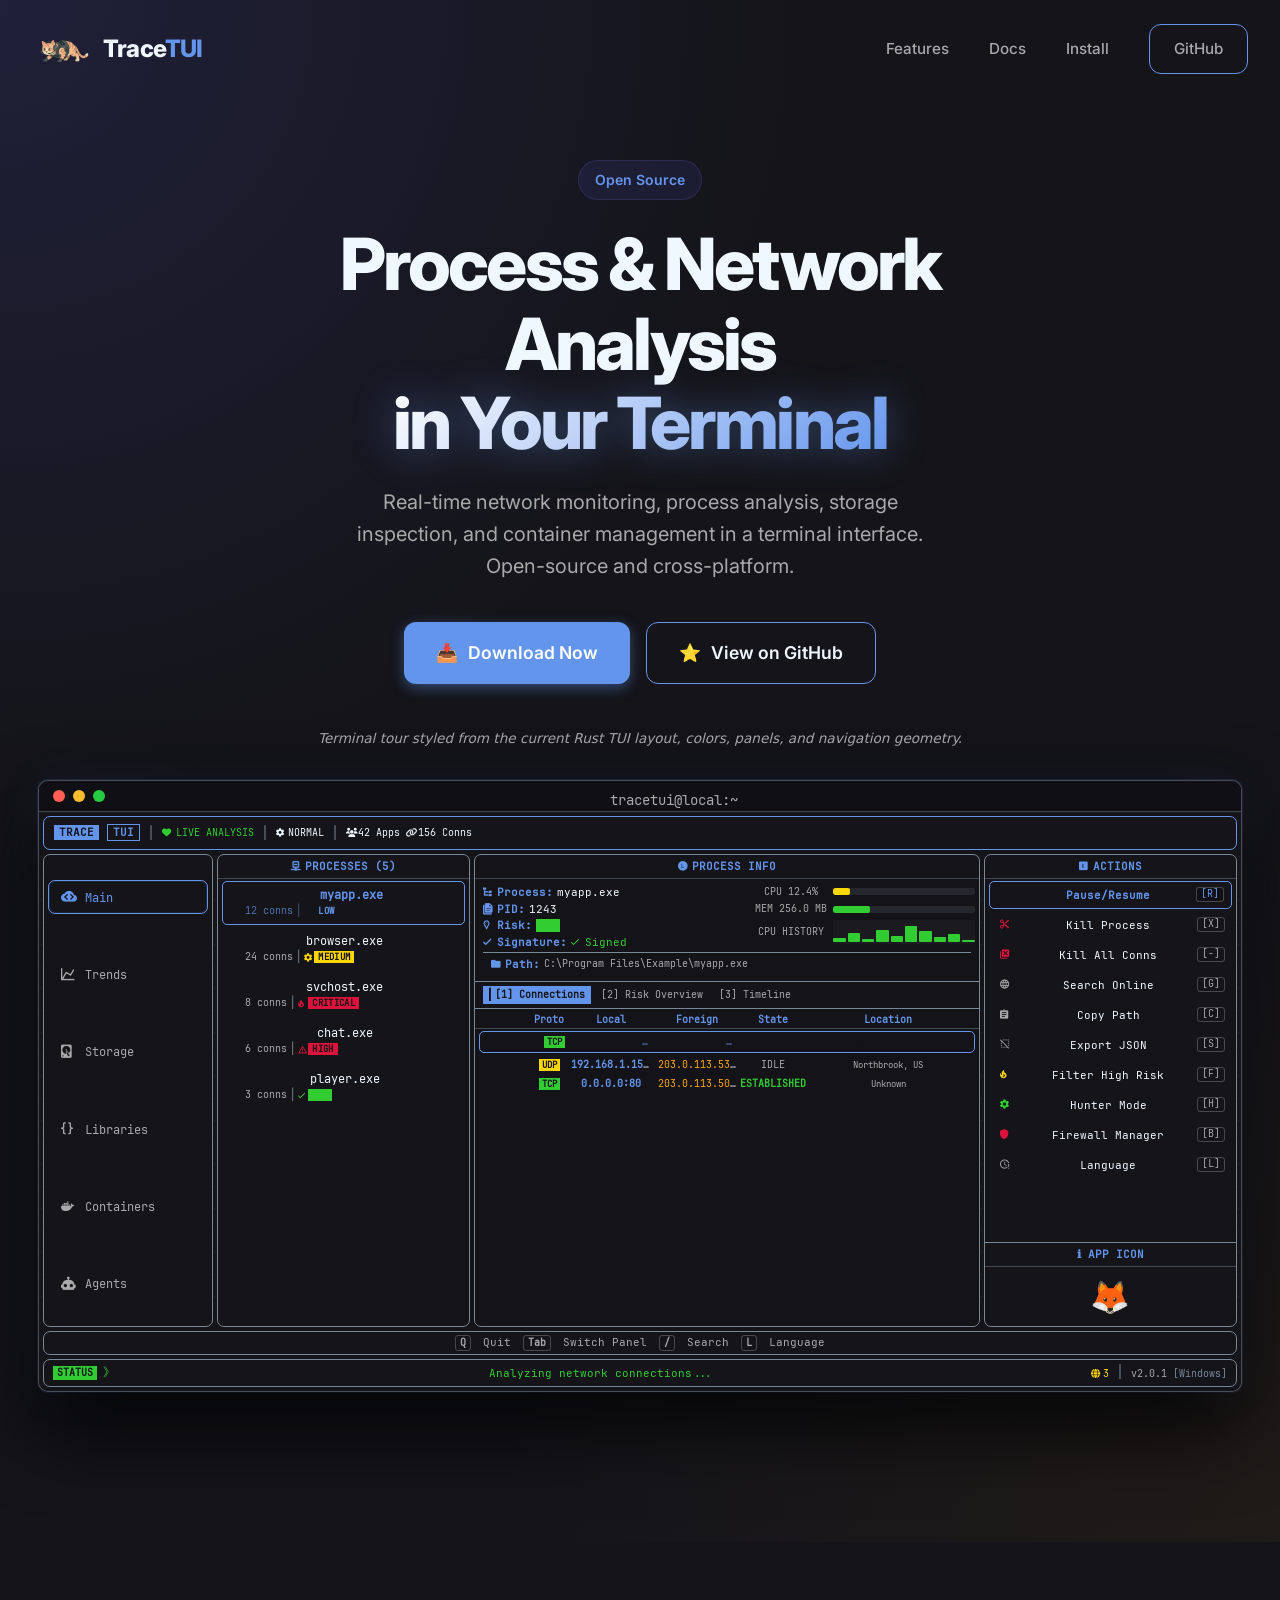
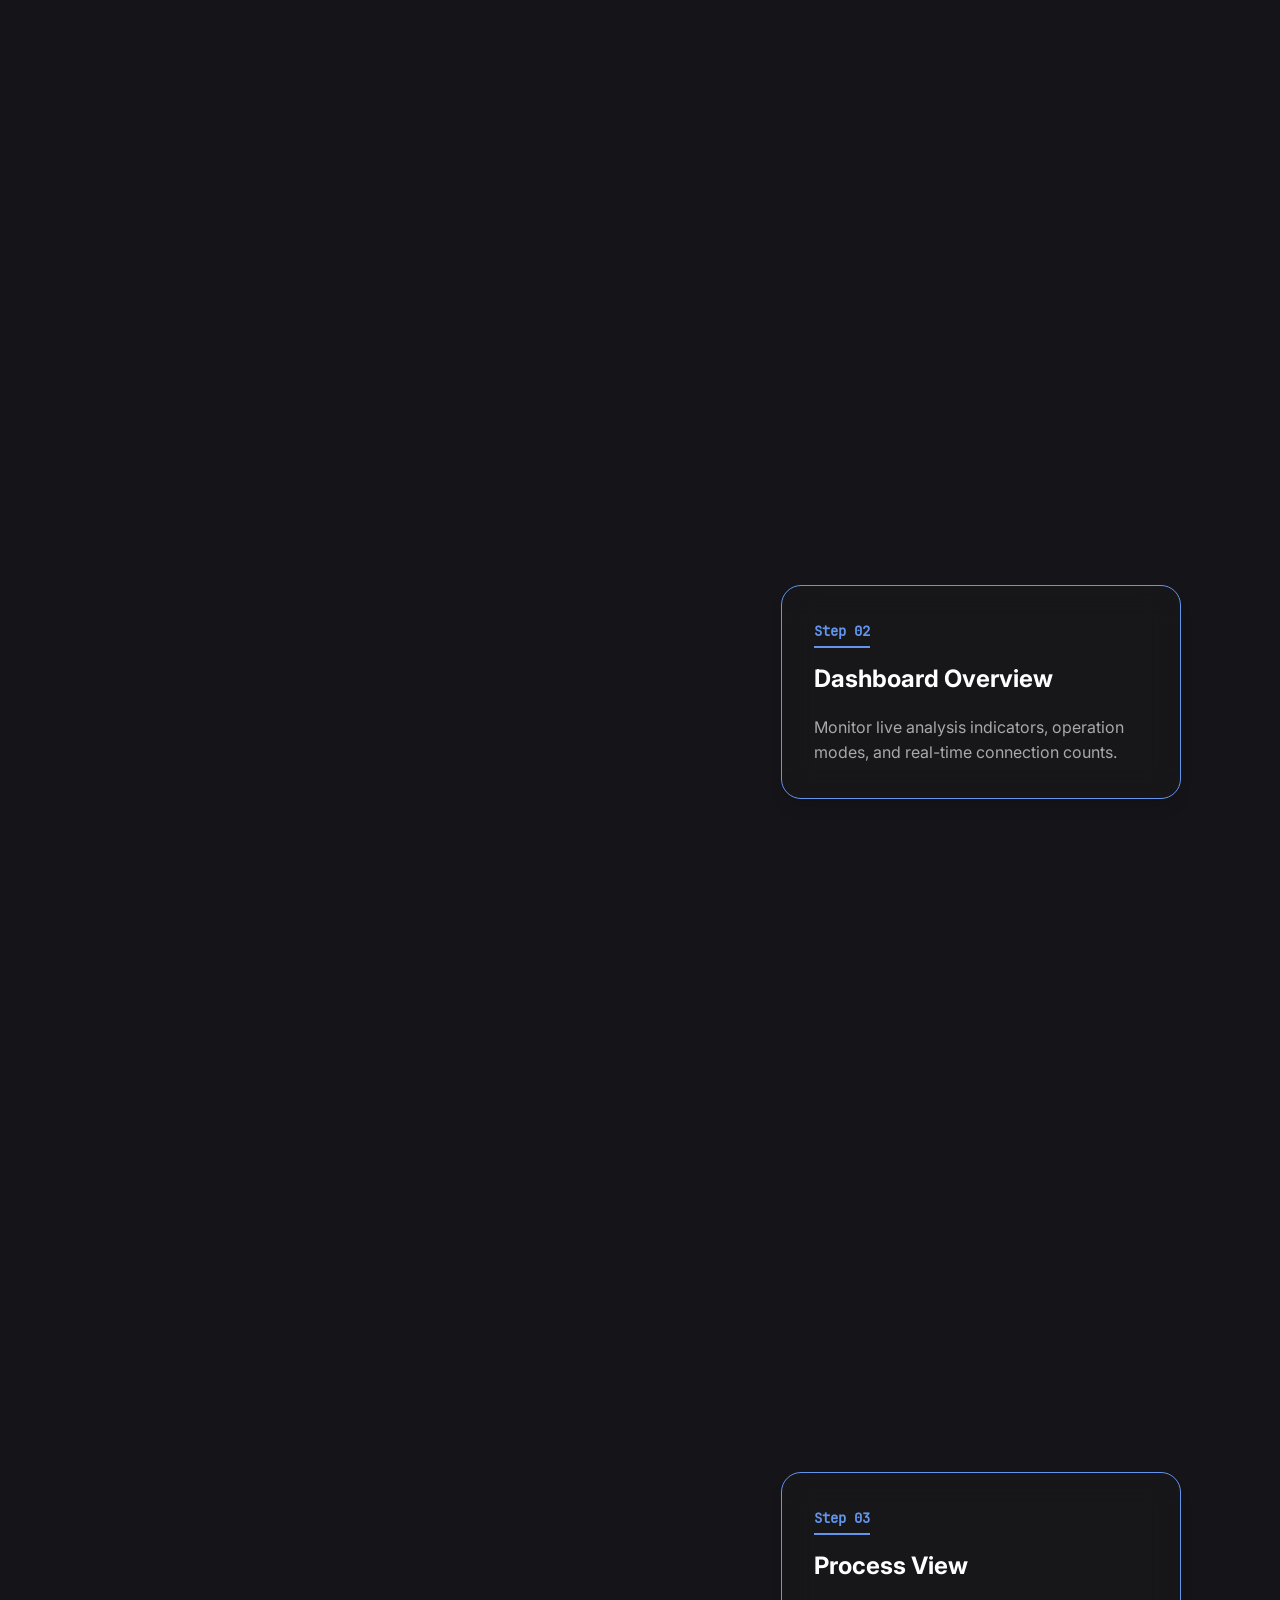
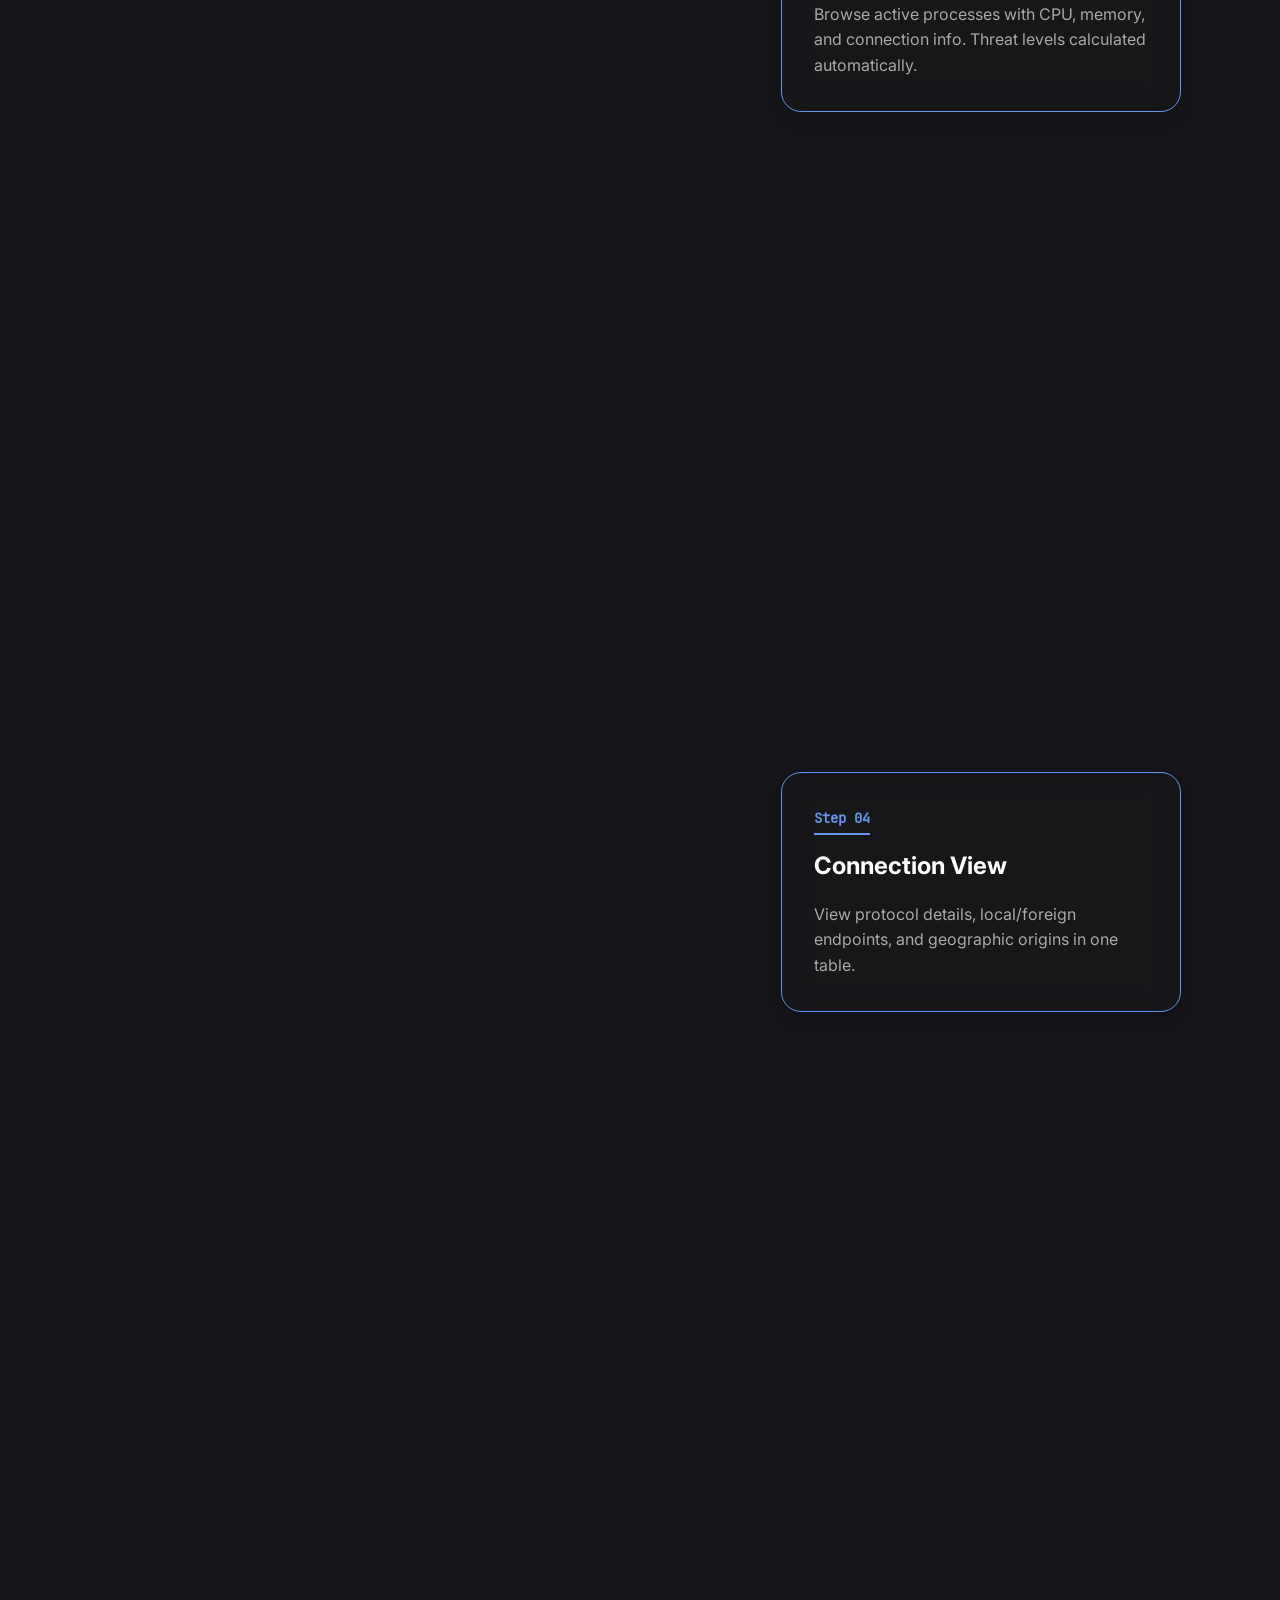
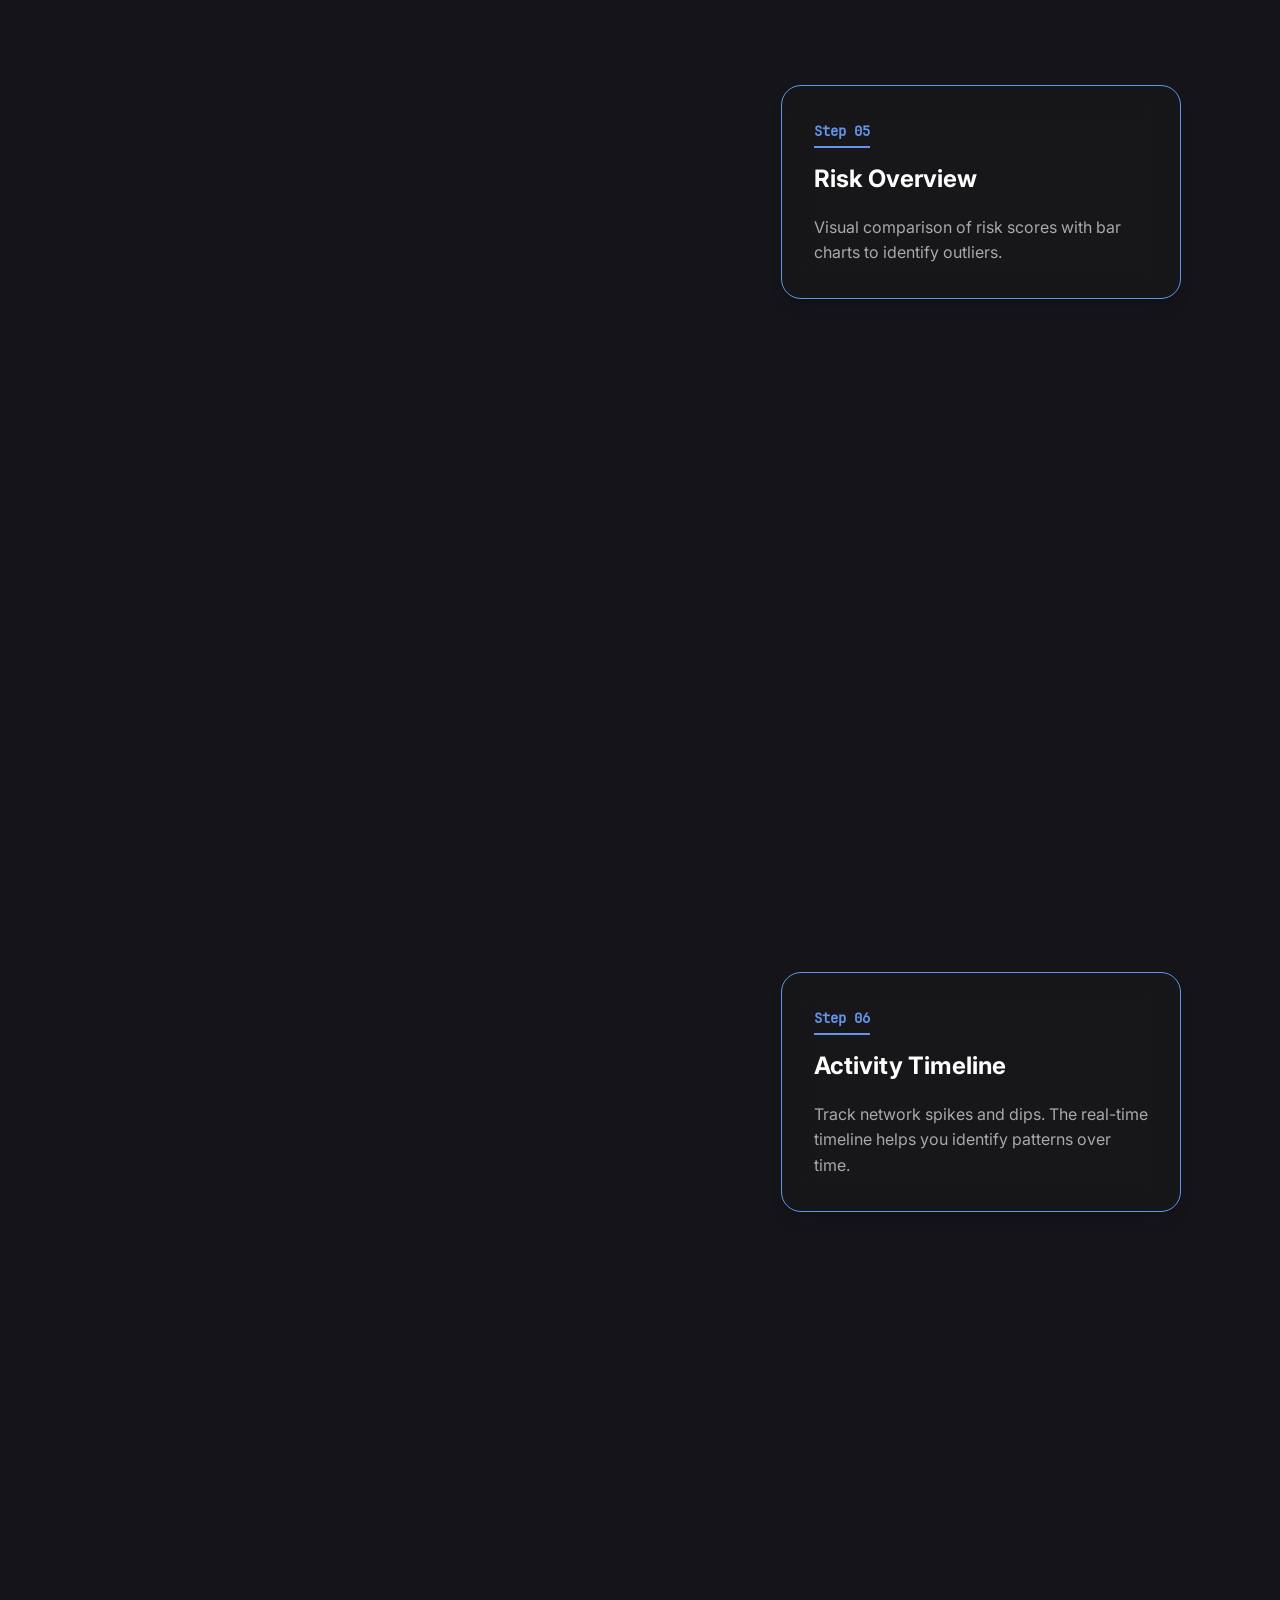
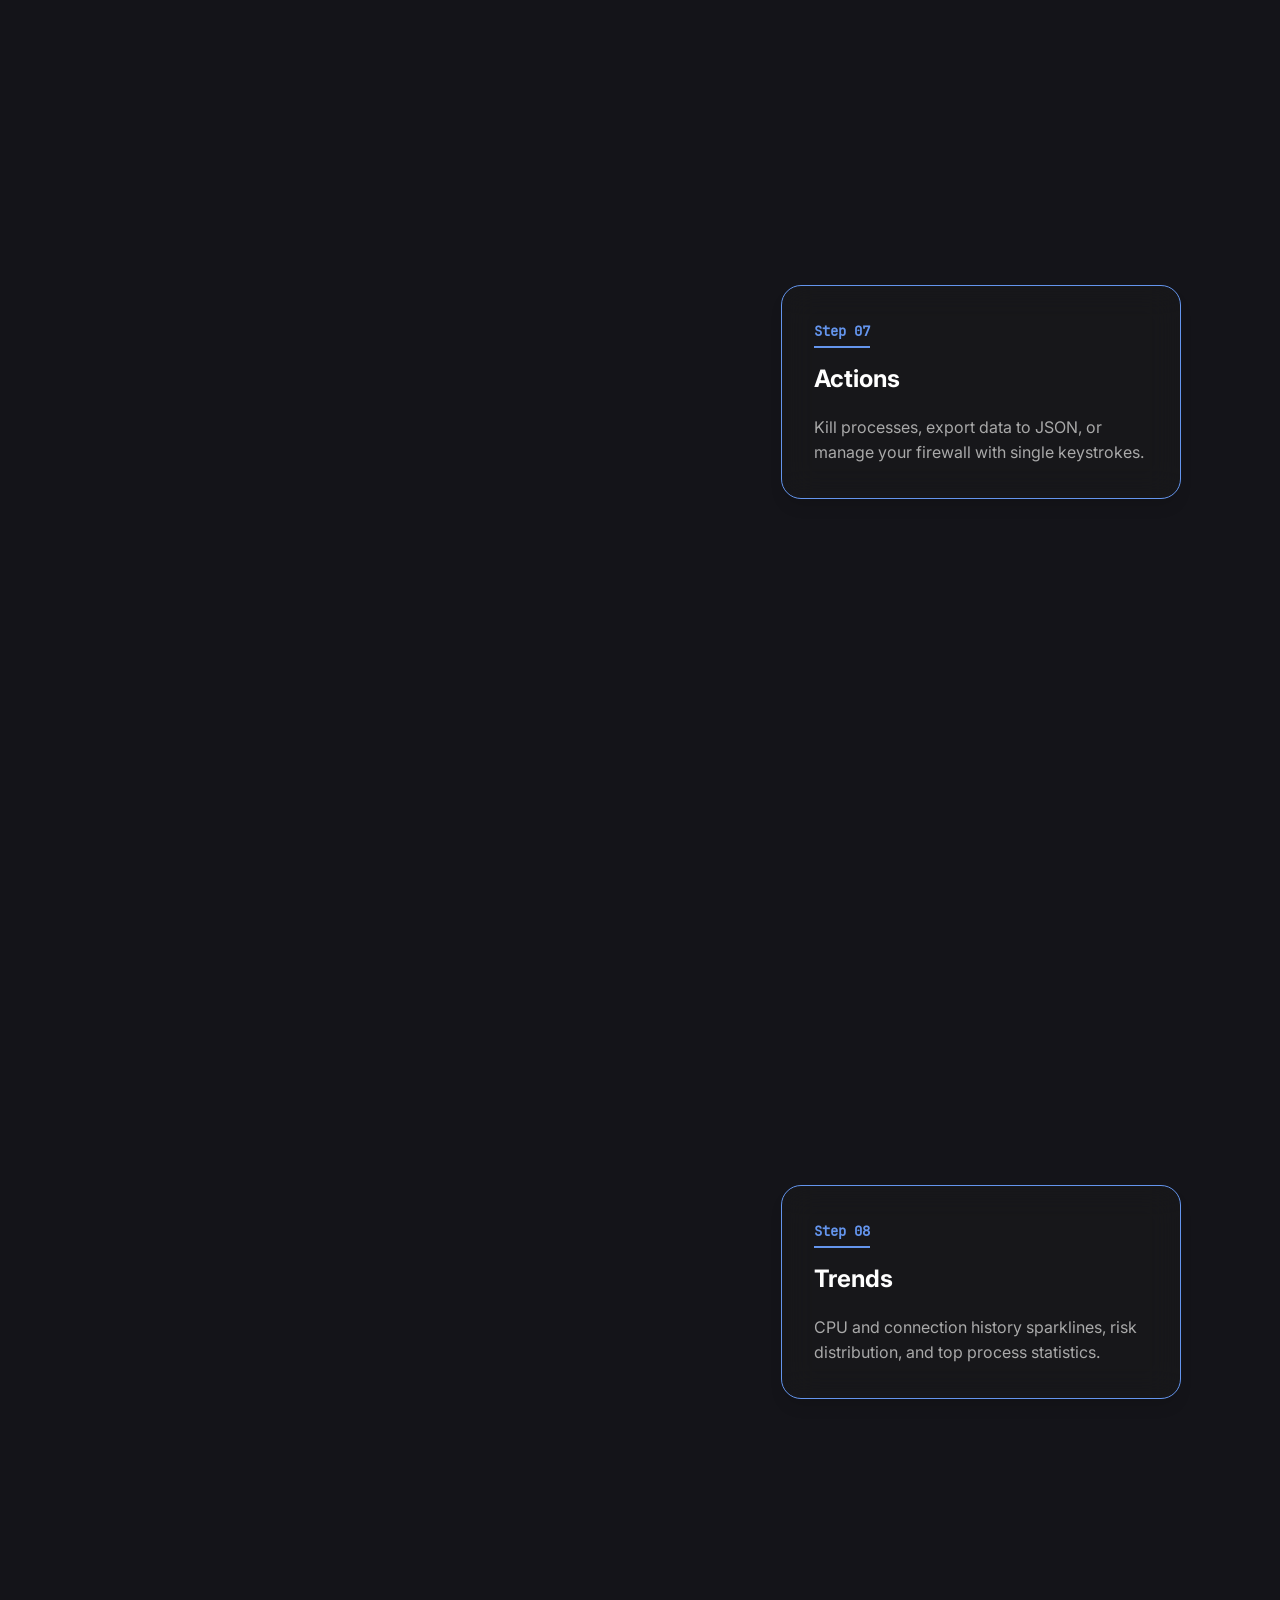
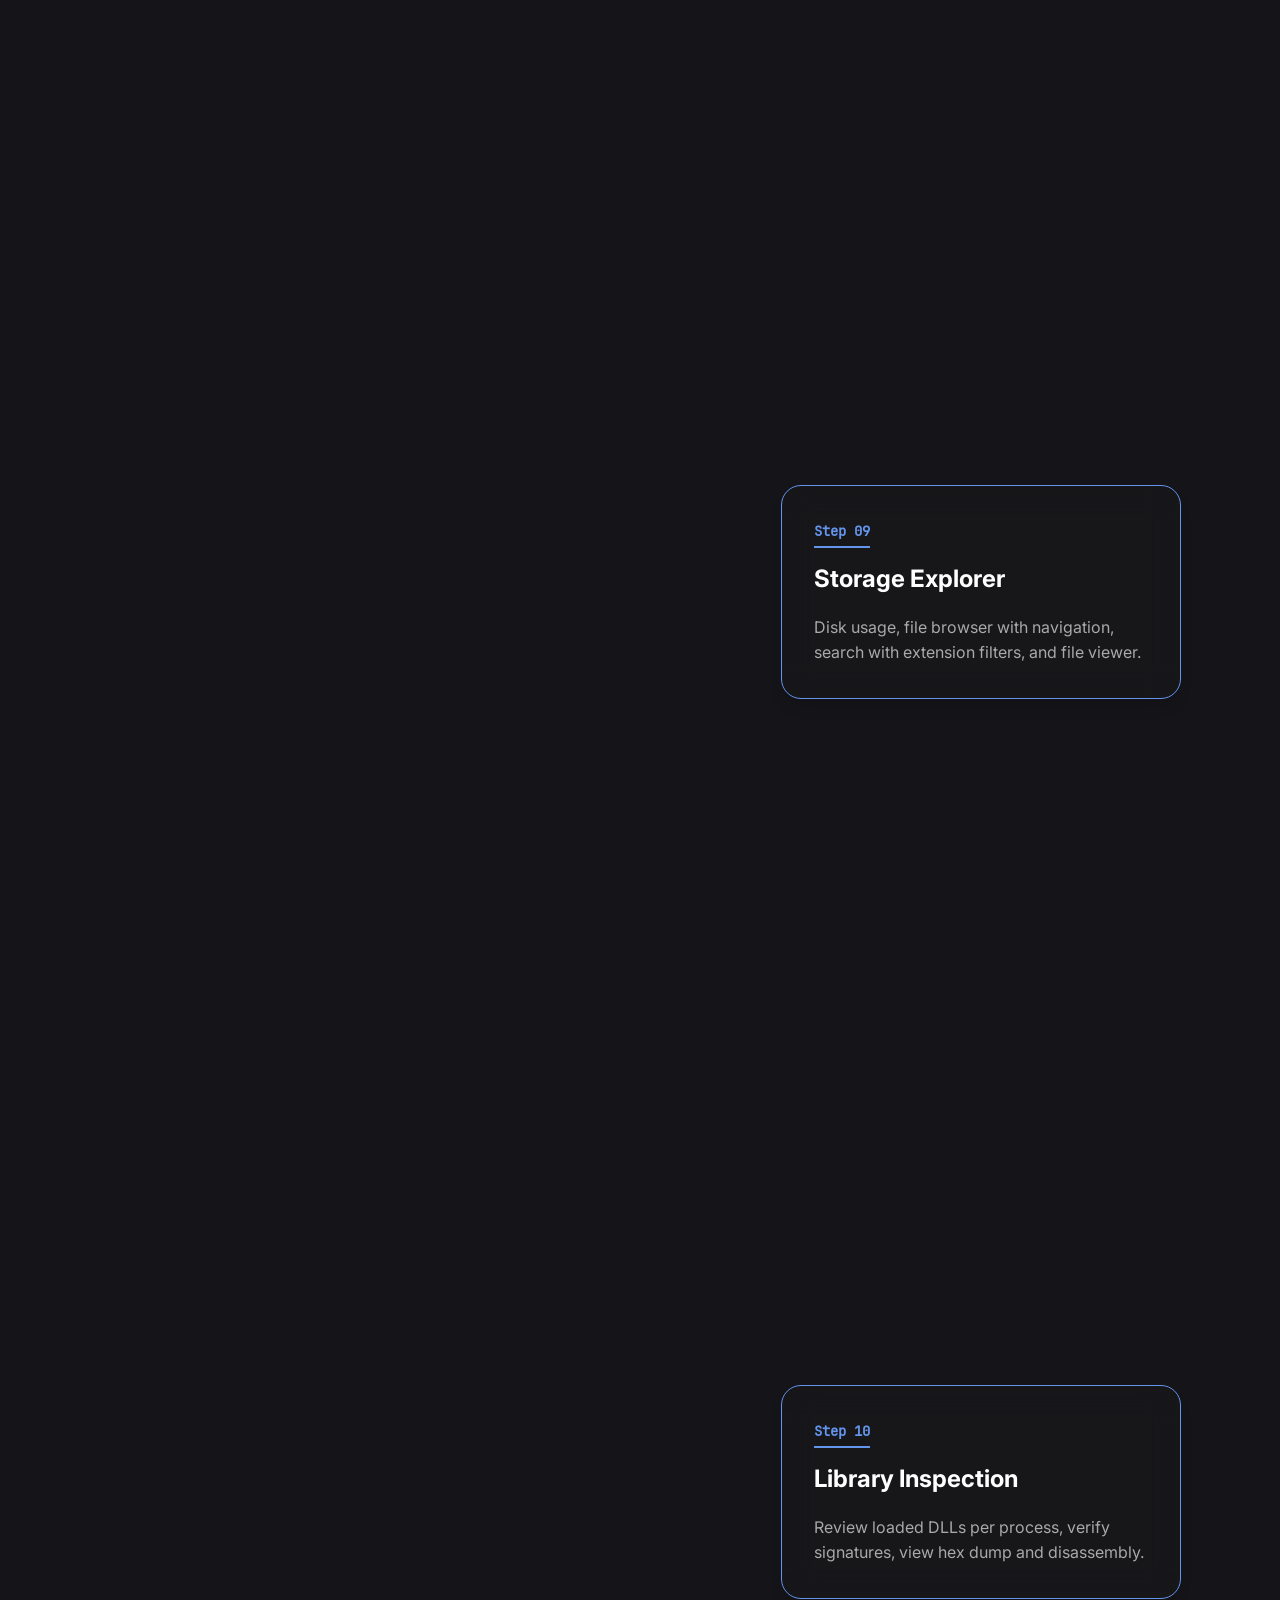
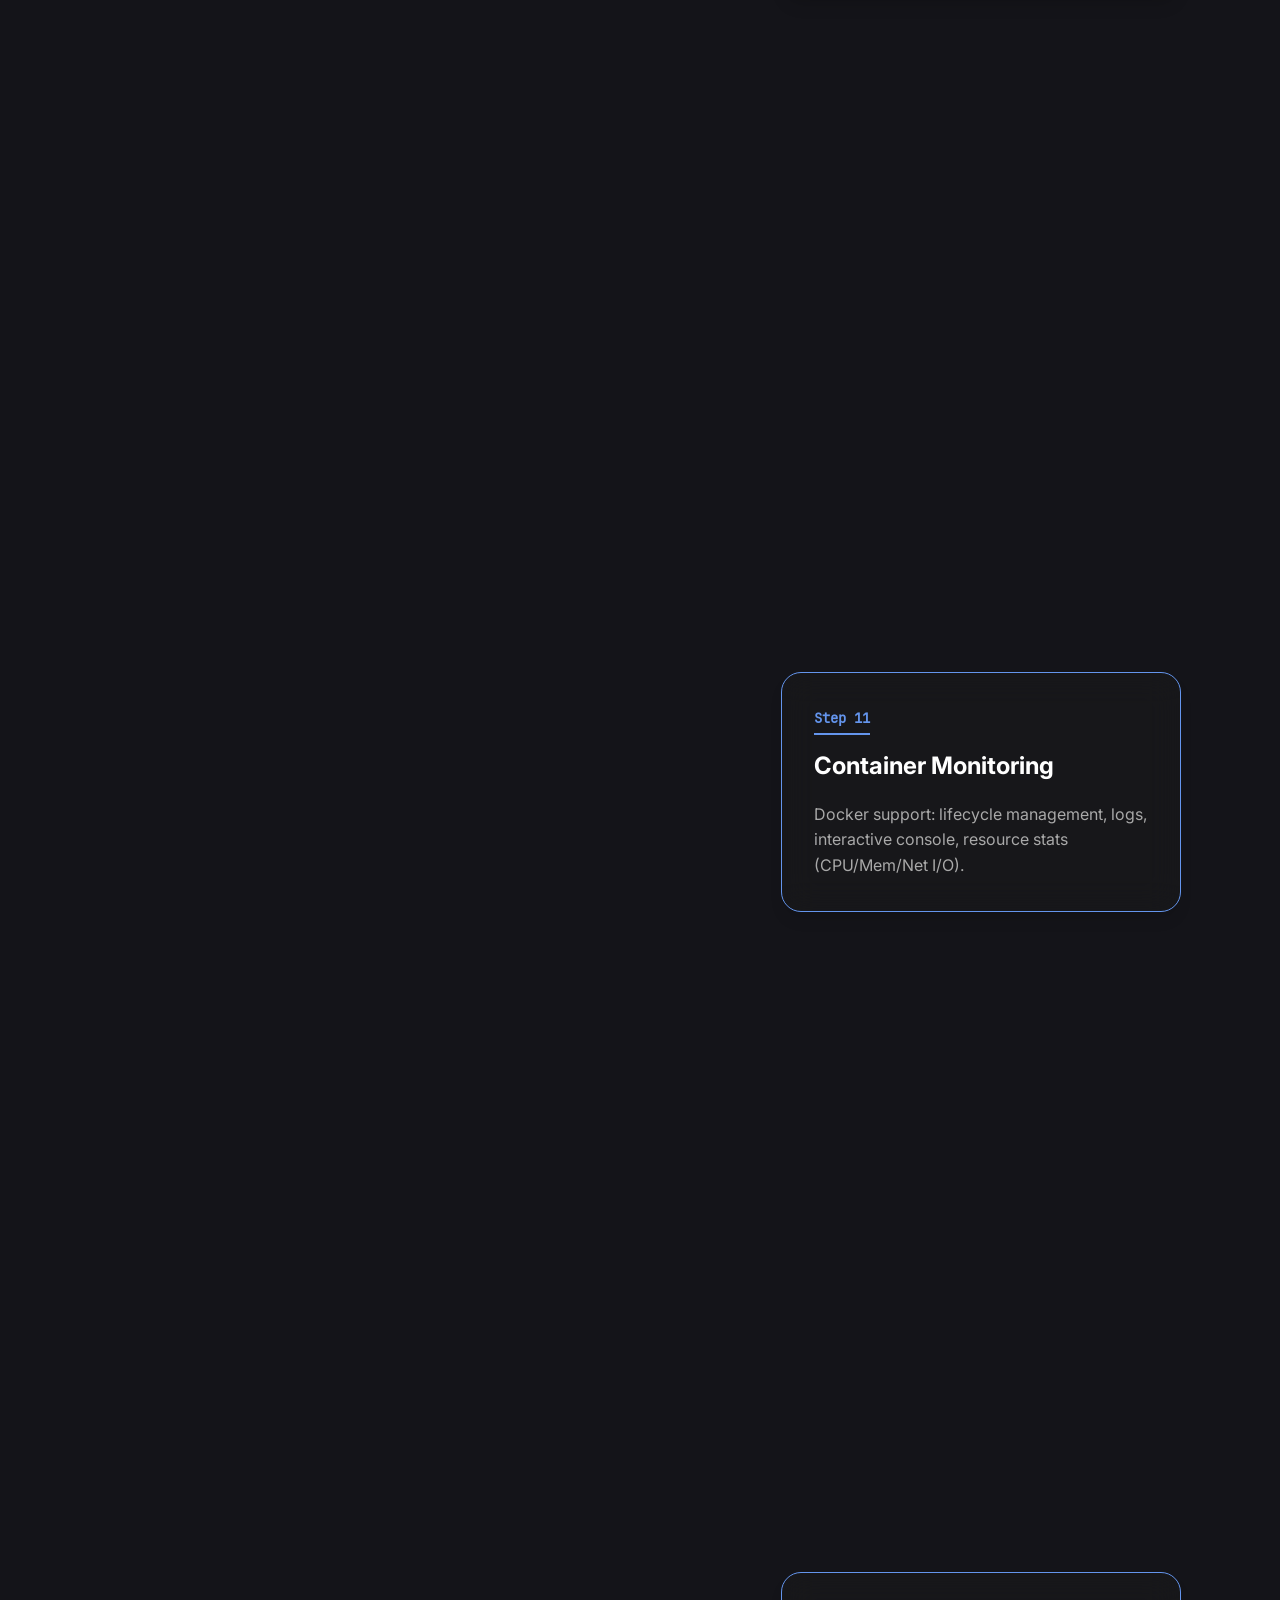
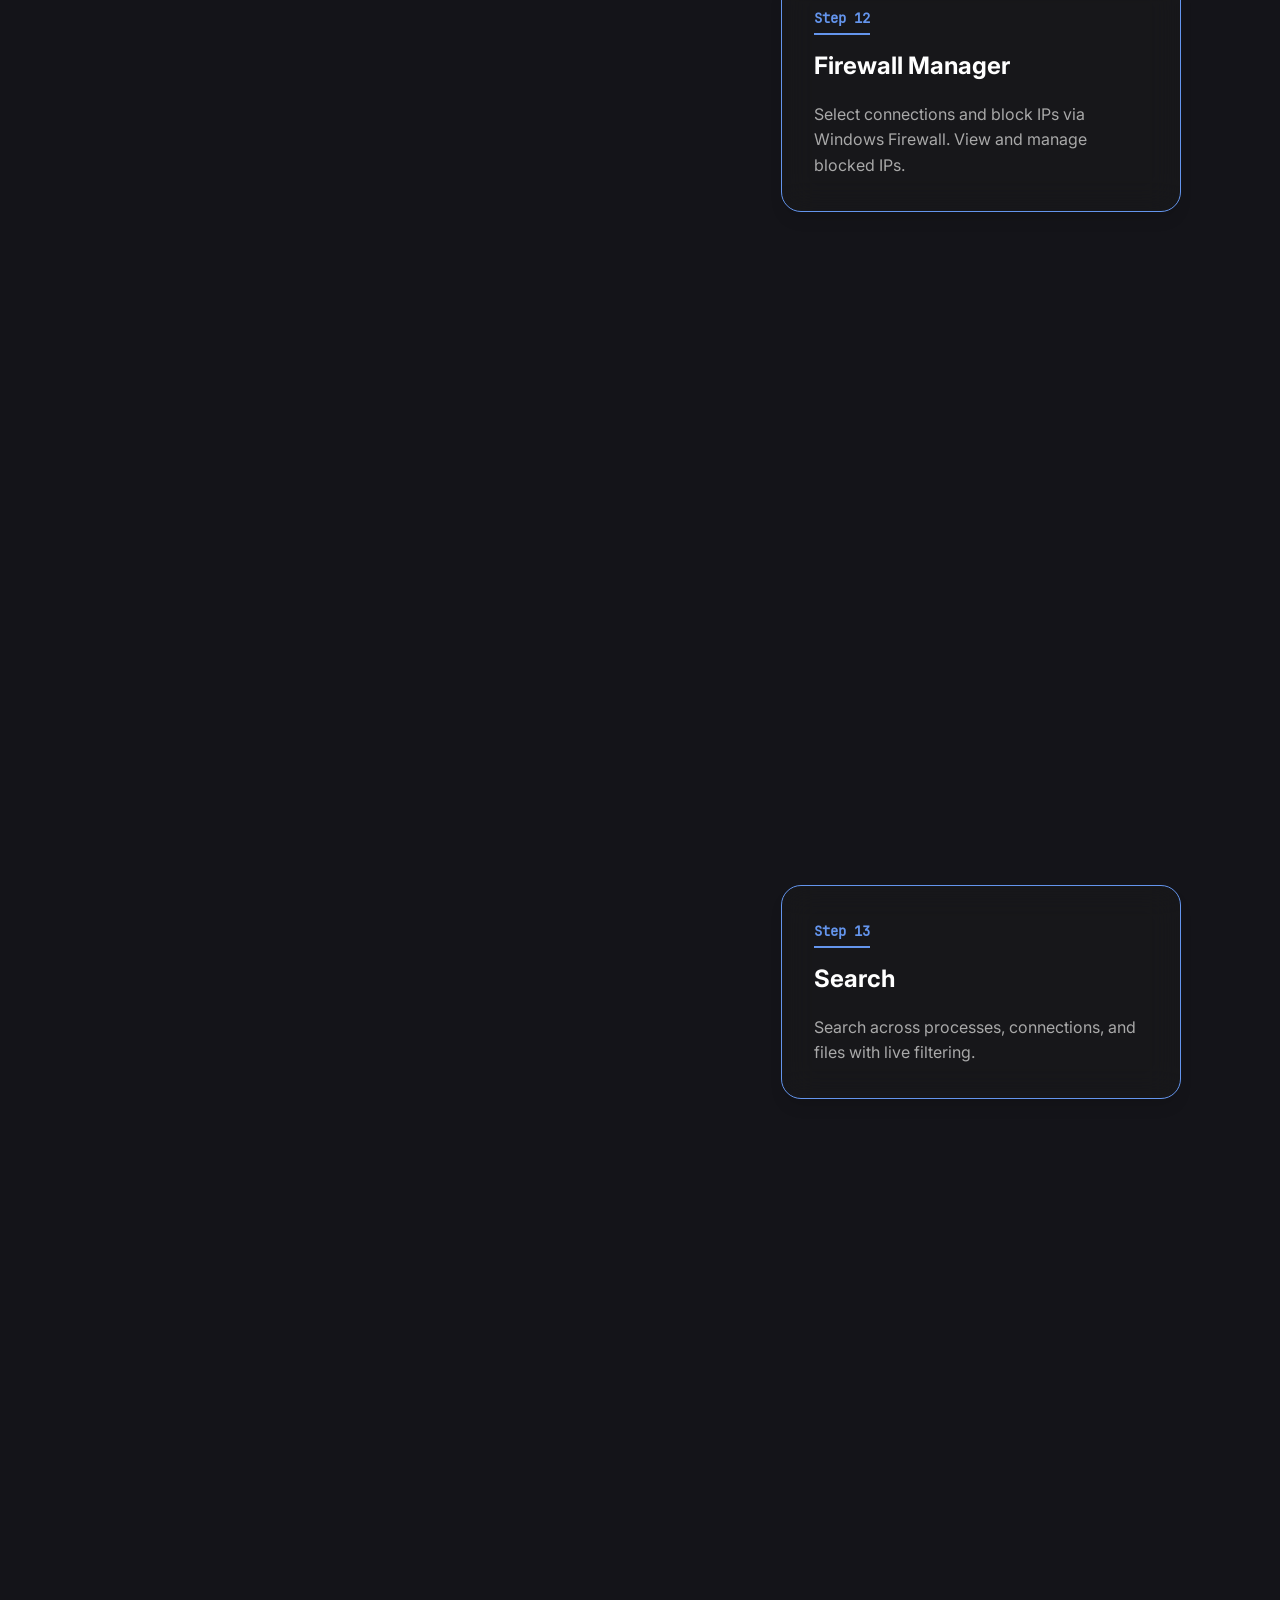
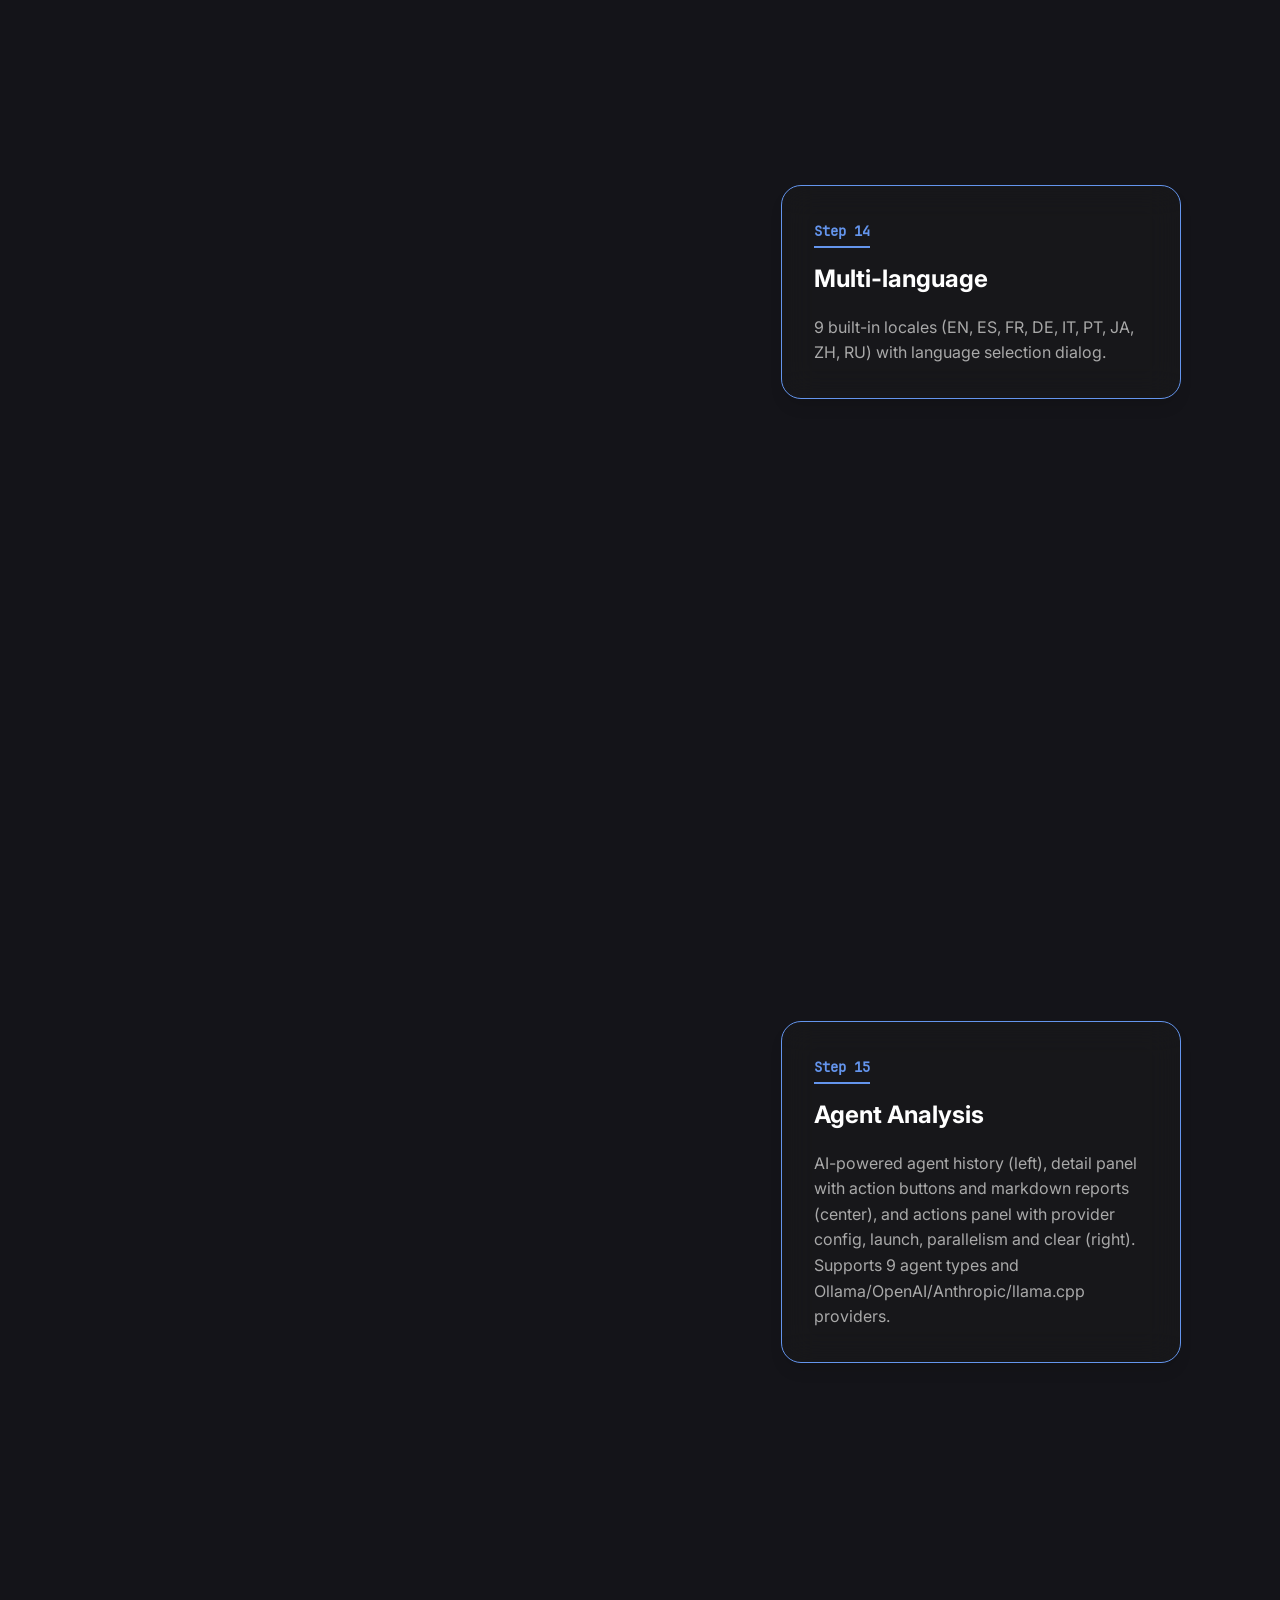
==== commit 49bb7548: "💄: Enhance navbar behavior and styling for better visibility and responsiveness in web doc" ====
--- a/docs/index.html
+++ b/docs/index.html
@@ -15,10 +15,10 @@
     
     <nav class="navbar" id="navbar">
         <div class="nav-container">
-            <div class="logo">
+            <a href="./index.html" class="logo">
                 <img src="assets/tracetuiicon.png" alt="TraceTUI" class="logo-img">
                 <span class="logo-text">Trace<span class="accent">TUI</span></span>
-            </div>
+            </a>
             <ul class="nav-links">
                 <li><a href="#features">Features</a></li>
                 <li><a href="#docs">Docs</a></li>
--- a/docs/css/style.css
+++ b/docs/css/style.css
@@ -143,6 +143,12 @@
     padding: 1rem 0;
 }
 
+@media (min-width: 769px) and (max-width: 1999px) {
+    .navbar.hidden {
+        transform: translateY(-100%);
+    }
+}
+
 .nav-container {
     max-width: 1280px;
     margin: 0 auto;
@@ -517,8 +523,8 @@
     position: relative;
     padding: 0;
     margin-top: 100px;
-    height: 4000vh;
-    /* Extremely long to avoid any overlap */
+    height: 1700vh;
+    /* 16 steps × 100vh + buffer for margins */
 }
 
 .tour-container {
@@ -550,6 +556,7 @@
     width: 100%;
     position: relative;
     z-index: 60;
+    padding-bottom: 100vh;
 }
 
 .tour-step {
@@ -2130,8 +2137,8 @@
 /* ============ TOUR SECTION ============ */
 .tour-section {
     position: relative;
-    height: 2000vh;
-    /* Extra height to fit all 16 tour steps (100vh each) */
+    height: 1700vh;
+    /* 16 steps × 100vh + buffer for margins */
     background: var(--background);
     pointer-events: none;
 }
@@ -2891,6 +2898,7 @@
 .firewall-layout {
     grid-template-columns: 1fr 1fr 1fr;
     min-height: 380px;
+    height: 100%;
     border-top: 1px solid var(--border);
 }
 
@@ -3534,6 +3542,7 @@
 }
 
 .features-grid {
+    display: grid;
     grid-template-columns: repeat(auto-fit, minmax(300px, 1fr));
     gap: 2rem;
 }
@@ -3587,43 +3596,6 @@
 
 .features-toggle.expanded .toggle-icon {
     transform: rotate(45deg);
-}
-
-.feature-card {
-    background: var(--card-bg);
-    padding: 2rem;
-    border-radius: 12px;
-    border: 1px solid var(--border);
-    transition: var(--transition);
-    animation: fadeInUp 0.6s ease;
-}
-
-.feature-card:hover {
-    transform: translateY(-5px);
-    box-shadow: var(--shadow-lg);
-    border-color: var(--primary);
-}
-
-.feature-icon {
-    font-size: 2.5rem;
-    margin-bottom: 1rem;
-}
-
-.feature-card h3 {
-    font-size: 1.3rem;
-    margin-bottom: 0.8rem;
-    color: var(--text-main);
-}
-
-.feature-card p {
-    color: var(--text-dim);
-    line-height: 1.6;
-}
-
-.features-grid {
-    display: grid;
-    grid-template-columns: repeat(auto-fit, minmax(300px, 1fr));
-    gap: 2rem;
 }
 
 .feature-card {
@@ -4292,6 +4264,20 @@
     .docs-grid,
     .install-options {
         grid-template-columns: 1fr;
+    }
+
+    .features-grid {
+        display: flex;
+        flex-direction: column;
+        align-items: stretch;
+    }
+
+    .feature-card {
+        text-align: center;
+    }
+
+    .features-extra.expanded {
+        max-height: none;
     }
 
     .footer-grid {
@@ -4585,6 +4571,9 @@
     border: 1px solid var(--primary);
 }
 
+.proc-item.selected-proc .proc-name,
+.proc-item.selected-proc .proc-conns,
+.proc-item.selected-proc .proc-sep,
 .action-item.action-selected .act-label,
 .action-item.action-selected .act-key,
 .disk-item.disk-selected .disk-pct,
